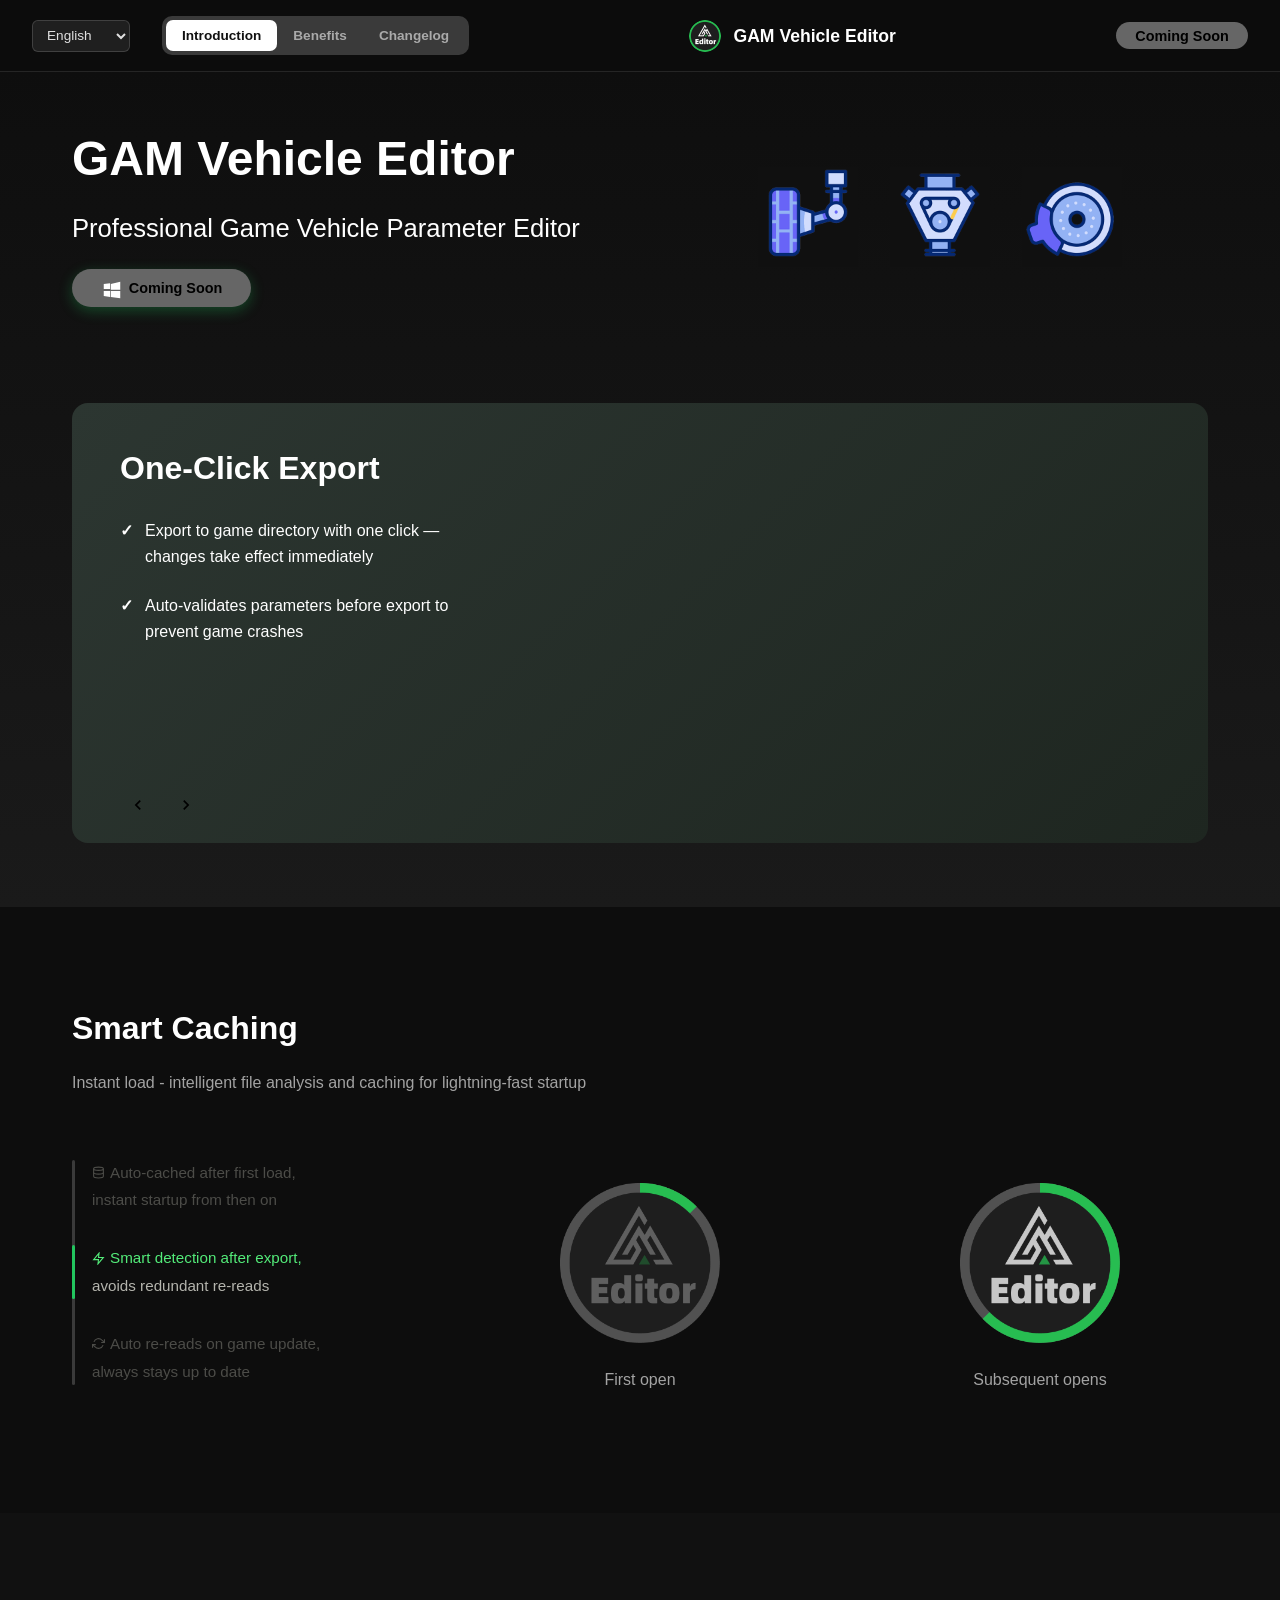
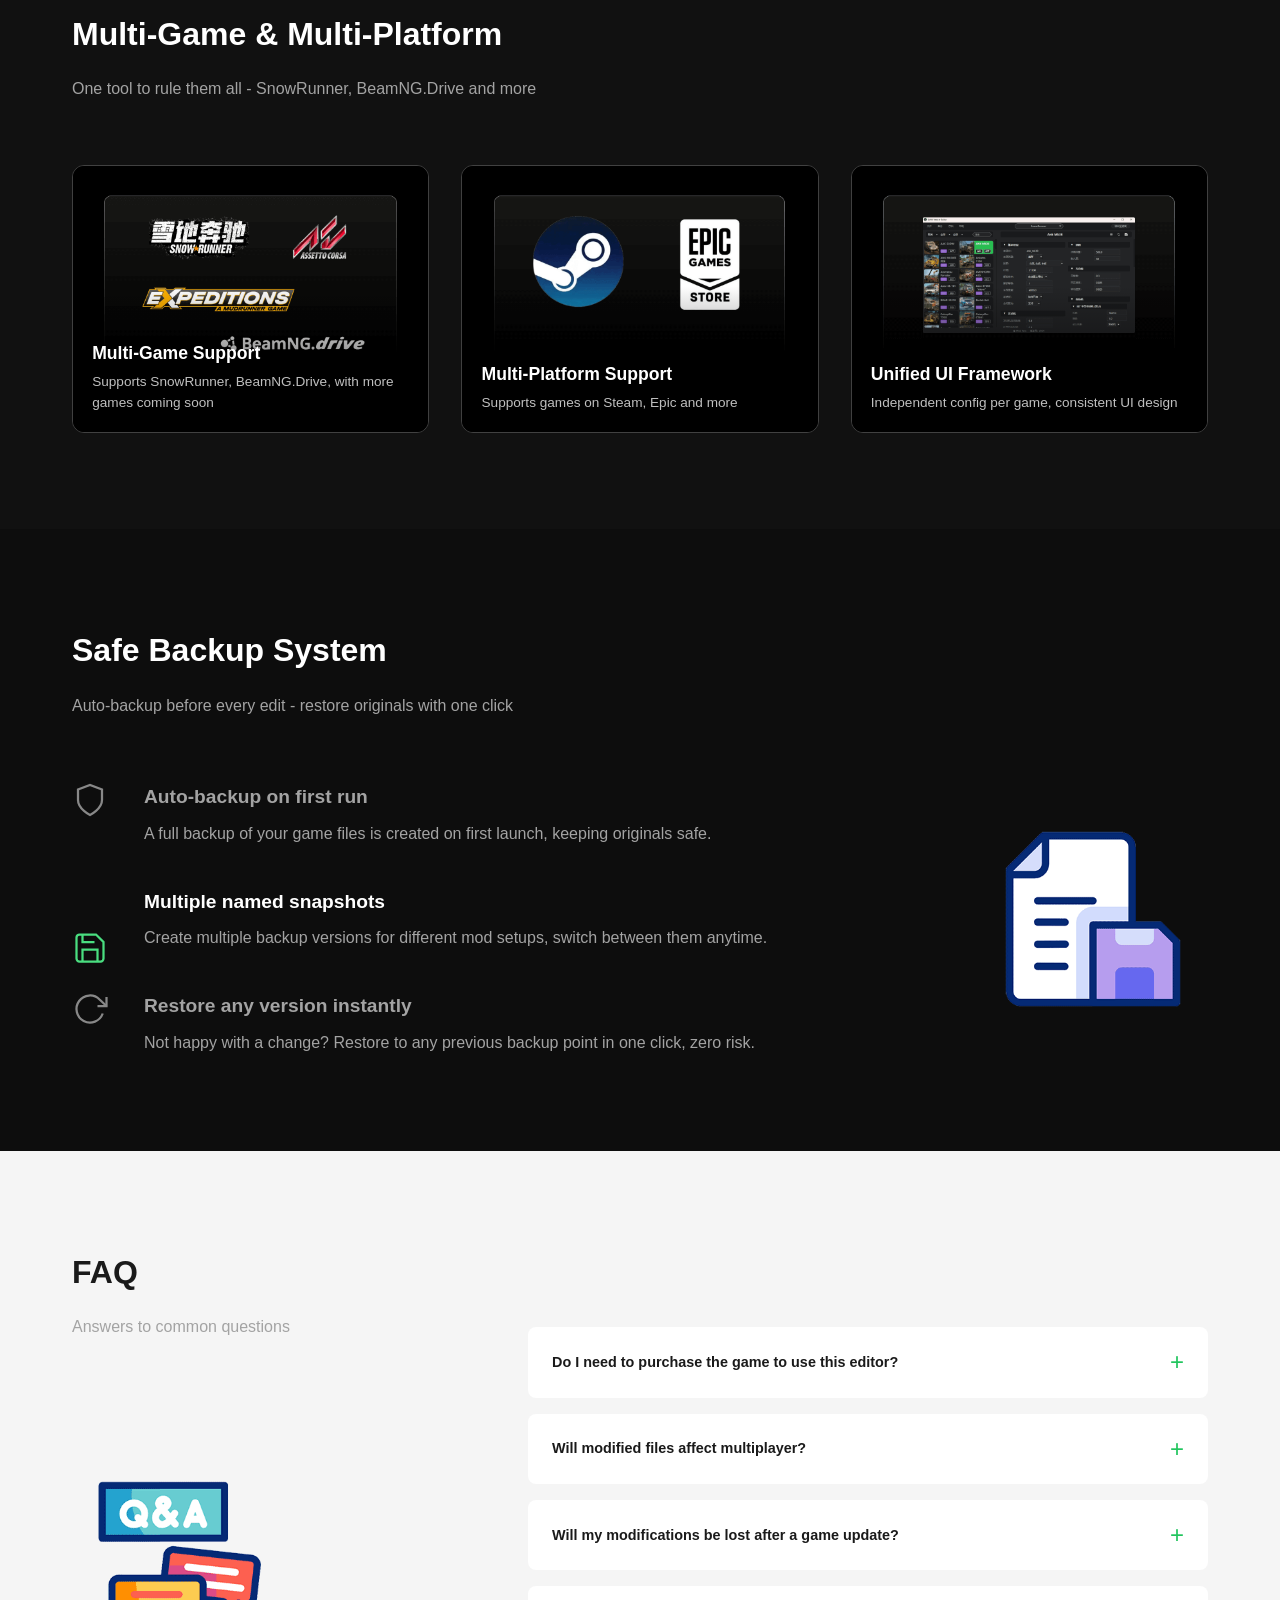
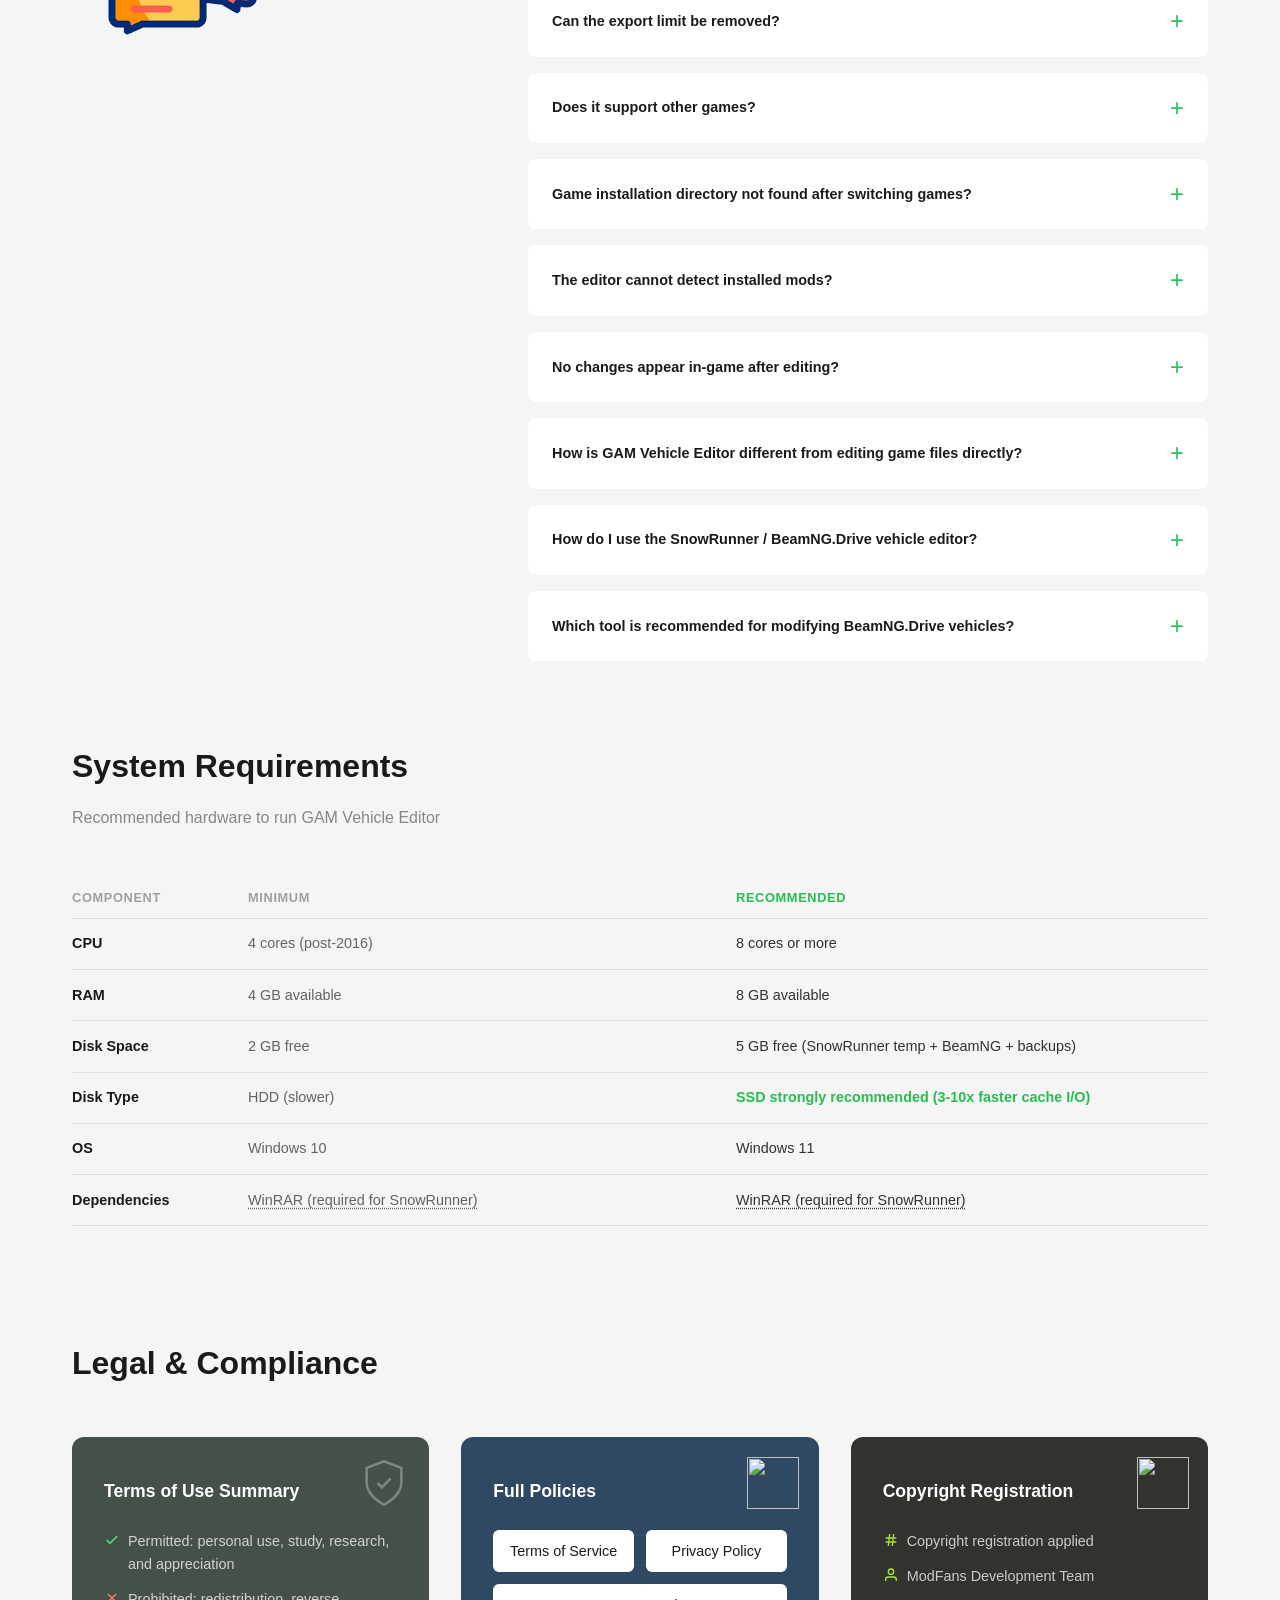
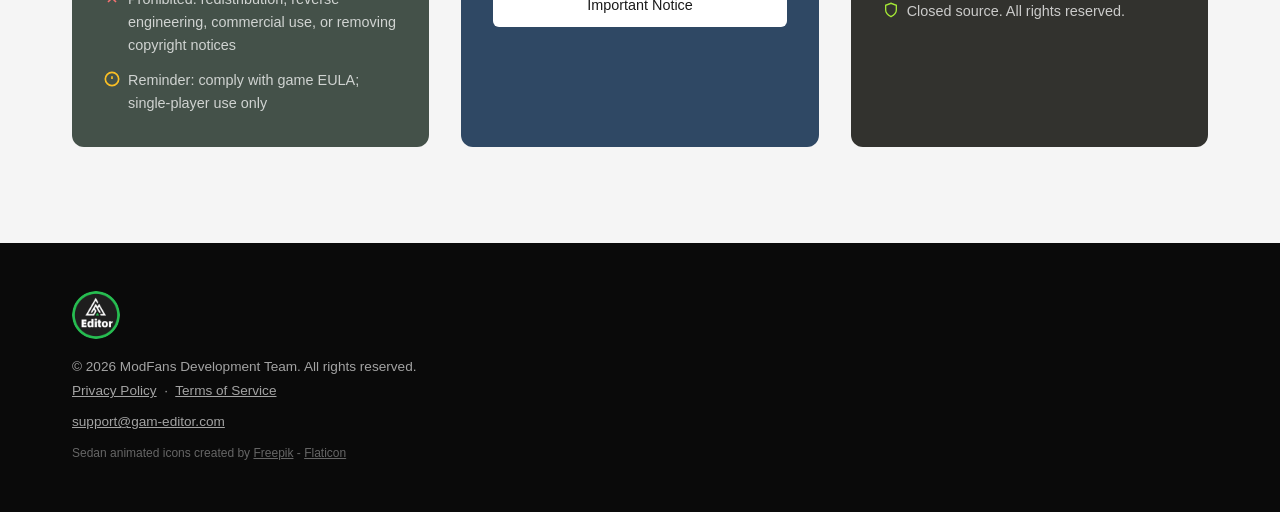
==== index.html @ 92e0c05a "fix: 迁移剩余图片至本地，小图标改用内联SVG" ====
﻿<!DOCTYPE html>
<html lang="en">
<head>
    <meta charset="UTF-8">
    <meta name="viewport" content="width=device-width, initial-scale=1.0">
    <title>GAM Vehicle Editor - Professional Game Vehicle Parameter Editor</title>
    <meta name="description" content="GAM Vehicle Editor is a visual vehicle parameter editor for gamers. Supports SnowRunner, BeamNG.Drive and more. Adjust suspensions, engines, gearboxes and dozens of parameters without editing code. Export to game with one click.">
    <style>
        * {
            margin: 0;
            padding: 0;
            box-sizing: border-box;
        }
        
        body {
            font-family: -apple-system, BlinkMacSystemFont, "Segoe UI", Roboto, "Helvetica Neue", Arial, sans-serif;
            background: #0d0d0d;
            color: #ffffff;
            line-height: 1.6;
            overflow-x: hidden;
        }
        
        .container {
            max-width: 1200px;  /* ★ 调整项：全局容器最大宽度 */
            margin: 0 auto;
            padding: 0 2rem;
        }
        
        /* 语言切换器 */
        .lang-switcher {
            display: flex;
            align-items: center;
        }
        .lang-switcher select {
            background: rgba(255,255,255,0.08);
            color: #e0e0e0;
            border: 1px solid rgba(255,255,255,0.15);
            border-radius: 6px;
            padding: 5px 10px;
            font-size: 0.85rem;
            cursor: pointer;
            outline: none;
            transition: border-color 0.2s;
            height: 32px;
        }
        .lang-switcher select:hover {
            border-color: rgba(255,255,255,0.35);
        }
        .lang-switcher select option {
            background: #1a1a1a;
            color: #e0e0e0;
        }

        /* 导航栏 */
        .navbar {
            position: fixed;
            top: 0;
            left: 0;
            right: 0;
            background: rgba(13, 13, 13, 0.95);
            backdrop-filter: blur(10px);
            border-bottom: 1px solid rgba(255, 255, 255, 0.1);
            z-index: 1000;
        }
        
        .navbar-content {
            display: flex;
            justify-content: space-between;
            align-items: center;
            padding: 1rem 2rem;
            max-width: 1400px;          /* ★ 调整项：导航栏内容最大宽度 */
            margin: 0 auto;
        }
        
        .nav-left {
            display: flex;
            align-items: center;
            gap: 2rem;
        }
        
        .back-home {
            color: #fff;
            text-decoration: none;
            display: flex;
            align-items: center;
            gap: 0.5rem;
            font-size: 0.95rem;
        }
        
        /* Pill 滑动 Tab 样式 */
        .nav-tabs {
            position: relative;
            display: flex;
            background: #3a3a3a;
            border-radius: 10px;
            padding: 4px;
            gap: 0;
        }
        
        /* 滑动白色背景块 — 位置/宽度由 JS 动态设置 */
        .nav-tabs-slider {
            position: absolute;
            top: 4px;
            bottom: 4px;
            left: 4px;
            width: 0;
            background: #ffffff;
            border-radius: 7px;
            transition: left 0.25s cubic-bezier(0.4, 0, 0.2, 1),
                        width 0.25s cubic-bezier(0.4, 0, 0.2, 1);
        }
        
        .nav-tab {
            position: relative;
            z-index: 1;
            padding: 0.3rem 1rem; /* ★ 调整项：Tab按钮大小，上下/左右内边距 */
            border-radius: 6px;
            font-size: 0.85rem; /* ★ 调整项：Tab按钮字号 */
            font-weight: 600;
            cursor: pointer;
            color: #aaaaaa;
            transition: color 0.25s ease;
            border: none;
            background: transparent;
            user-select: none;
            white-space: nowrap;
        }
        
        .nav-tab.active {
            color: #111111;
        }
        
        .nav-tab:not(.active) {
            color: #aaaaaa;
        }
        
        .nav-logo {
            display: flex;
            align-items: center;
            gap: 0.75rem;
        }
        
        .nav-logo img {
            width: 32px;
            height: 32px;
            border-radius: 50%;
        }
        
        .nav-logo span {
            font-weight: 600;
            font-size: 1.1rem;
        }
        
        .download-btn {
            background: #ffffff; /* ★ 调整项：右上角下载按钮背景色 */
            color: #000;
            border: none;
            padding: 0.35rem 1.2rem; /* ★ 调整项：上下 padding 控制按钮高度 */
            border-radius: 20px;
            font-weight: 700;
            cursor: pointer;
            font-size: 0.9rem;
        }
        
        /* 下载面板 */
        .download-panel {
            display: none;
            background: #0d0d0d;         /* ★ 调整项：下载面板底色 */
            position: fixed;
            top: 61px;                   /* ★ 调整项：导航栏高度补偿 */
            left: 0;
            right: 0;
            bottom: 0;
            overflow-y: auto;
            z-index: 999;
            padding: 2.5rem 0 3rem;
            animation: slideDownPanel 0.35s ease;
        }
        
        .download-panel.active {
            display: block;
        }
        
        @keyframes slideDownPanel {
            from { opacity: 0; transform: translateY(-10px); }
            to   { opacity: 1; transform: translateY(0); }
        }

        /* 弹窗滚动区域自定义滚动条 */
        #terms-modal ::-webkit-scrollbar,
        #privacy-modal ::-webkit-scrollbar {
            width: 6px;
        }
        #terms-modal ::-webkit-scrollbar-track,
        #privacy-modal ::-webkit-scrollbar-track {
            background: transparent;
        }
        #terms-modal ::-webkit-scrollbar-thumb,
        #privacy-modal ::-webkit-scrollbar-thumb {
            background: rgba(255,255,255,0.2);
            border-radius: 3px;
        }
        #terms-modal ::-webkit-scrollbar-thumb:hover,
        #privacy-modal ::-webkit-scrollbar-thumb:hover {
            background: rgba(255,255,255,0.4);
        }

        /* 面板顶部标题行（在卡片外部） */
        .download-panel-header {
            max-width: 1200px;
            margin: 0 auto 1.5rem;
            padding: 0 2rem;
            display: flex;
            align-items: center;
            justify-content: space-between;
        }

        .download-panel-title {
            font-size: 1.6rem;
            font-weight: 700;
            color: #fff;
            margin: 0;
        }
        
        .download-panel-close {
            background: none;
            border: none;
            color: #fff;
            font-size: 2rem;
            cursor: pointer;
            line-height: 1;
            opacity: 0.6;
            transition: opacity 0.2s;
            padding: 0;
        }
        
        .download-panel-close:hover { opacity: 1; }

        /* 内容卡片（深色底色） */
        .download-panel-card {
            max-width: 1200px;
            margin: 0 auto;
            padding: 2.5rem 3rem;
            background: #171716;         /* ★ 调整项：内容卡片底色 */
            border-radius: 12px;
        }
        
        .download-panel-inner {
            display: grid;
            grid-template-columns: 1fr 1.4fr;  /* ★ 调整项：右列截图列更宽 */
            gap: 3rem;
            align-items: center;              /* ★ 调整项：内容垂直居中 */
        }
        
        .download-panel h2 {
            font-size: 1.5rem;
            font-weight: 700;
            color: #fff;
            margin-bottom: 0.75rem;
        }
        
        .download-panel-subtitle {
            color: #a3a3a3;
            font-size: 0.95rem;
            margin-bottom: 1.5rem;
        }
        
        .download-panel-steps {
            list-style: none;
            padding: 0;
            margin: 0 0 2rem 0;
        }
        
        .download-panel-steps li {
            color: #c8c8c8;
            font-size: 0.9rem;
            padding: 0.3rem 0;
            display: flex;
            align-items: flex-start;
            gap: 0.5rem;
        }
        
        .download-panel-steps li::before {
            content: '•';
            color: #22c55e;
            flex-shrink: 0;
            margin-top: 1px;
        }
        
        .download-panel-cta-title {
            font-weight: 700;
            font-size: 1rem;
            color: #fff;
            margin-bottom: 0.4rem;
        }
        
        .download-panel-link {
            font-size: 0.85rem;
            color: #a3a3a3;
            margin-bottom: 1.2rem;
            display: block;              /* ★ 调整项：了解链接独占一行 */
        }

        .download-panel-link-icon {
            display: inline-flex;
            align-items: center;
            color: #a3a3a3;
            text-decoration: none;
            font-size: 0.85rem;
            gap: 4px;
            transition: color 0.2s;
        }

        .download-panel-link-icon:hover {
            color: #fff;
        }
        
        .download-panel-btn {
            display: inline-flex;
            align-items: center;
            gap: 0.6rem;
            background: #22c55e;
            color: #000;
            border: none;
            padding: 0.6rem 2rem;
            border-radius: 6px;         /* ★ 调整项：下载按钮圆角 */
            font-weight: 700;
            font-size: 1rem;
            cursor: pointer;
            text-decoration: none;
            transition: background 0.2s;
        }
        
        .download-panel-btn:hover { background: #16a34a; }
        
        .download-panel-unsupported {
            margin-top: 0.8rem;
            color: rgba(255,255,255,0.35);
            font-size: 0.85rem;
            display: flex;
            align-items: center;
            gap: 0.5rem;                 /* ★ 调整项：图标转文字间距更紧凑 */
        }

        .download-panel-unsupported svg {
            vertical-align: middle;
            opacity: 0.5;
        }

        .download-panel-unsupported span {
            display: inline-flex;
            align-items: center;
            gap: 4px;
        }
        
        .download-panel-screenshot {
            border-radius: 10px;
            overflow: hidden;
            border: 1px solid rgba(255,255,255,0.1);
        }
        
        .download-panel-screenshot img {
            width: 100%;
            height: auto;
            display: block;
        }
        
        section {
            padding: 6rem 2rem;
        }
        
        h2 {
            font-size: 2rem;
            font-weight: 700;
            text-align: left;
            margin-bottom: 1rem;
        }
        
        .section-subtitle {
            text-align: left;
            color: #a3a3a3;
            margin-bottom: 4rem;
        }
        
        /* Hero 区域 */
        .hero {
            padding: 8rem 2rem 4rem;
            background: linear-gradient(180deg, #0d0d0d 0%, #1a1a1a 100%);
        }
        
        .hero-content {
            display: grid;
            grid-template-columns: 1fr 1fr;
            gap: 4rem;
            align-items: center;
        }
        
        .hero-text h1 {
            font-size: 3rem;
            font-weight: 700;
            margin-bottom: 1rem;
            line-height: 1.3; /* ★ 调整项A：Hero标题两行间距 */
        }
        
        .hero-text h1 span {
            color: #22c55e;
        }
        
        .hero-text p {
            font-size: 1.1rem;
            color: #a3a3a3;
            margin: 1.5rem 0 2rem;
            line-height: 1.8;
        }
        
        .cta-button {
            background: #22c55e;         /* ★ 调整项①：按钮背景色 */
            color: #000;                 /* ★ 调整项②：按钮文字颜色 */
            border: none;
            padding: 0.5rem 1.8rem;      /* ★ 调整项③：上下 padding=按钮高度，左右 padding=按钮宽度 */
            border-radius: 24px;         /* ★ 调整项④：圆角大小，越大越圆 */
            font-weight: 600;
            cursor: pointer;
            font-size: 0.9rem;           /* ★ 调整项⑤：按钮文字大小 */
            transition: all 0.3s ease;
            box-shadow: 0 4px 14px rgba(34, 197, 94, 0.3);
            display: inline-flex;
            align-items: center;
            gap: 6px;                    /* ★ 调整项⑥：图标与文字之间的间距 */
        }
        
        .cta-button:hover {
            transform: translateY(-2px);
            box-shadow: 0 6px 20px rgba(34, 197, 94, 0.4);
        }
        
        .cta-button-outline {
            background: rgba(26, 26, 26, 0.4);   /* ★ 调整项：观看使用说明按钮底色（60% 透明度） */
            color: rgba(255, 255, 255, 0.4);     /* ★ 调整项：观看使用说明按钮文字（60% 透明度） */
            border: 1px solid rgba(255, 255, 255, 0.4);   /* ★ 调整项：白色边框（60% 透明度） */
            box-shadow: none;            /* ★ 调整项：无阴影 */
            padding: 0.4rem 1.2rem;      /* ★ 调整项：缩小高度和宽度 */
            font-size: 0.85rem;          /* ★ 调整项：缩小字号 */
            border-radius: 20px;         /* ★ 调整项：缩小圆角 */
        }
        
        .cta-button-outline:hover {
            background: #2a2a2a;         /* ★ 调整项：悬停时底色变亮 */
            transform: translateY(-2px);
            box-shadow: none;            /* ★ 调整项：悬停时无阴影 */
        }
        
        .hero-logo {
            text-align: right;
        }
        
        .logo-display {
            display: inline-block;
            text-align: center;
        }
        
        .logo-display img {
            width: 120px;
            height: 120px;
            border-radius: 50%;
            margin-bottom: 1rem;
        }
        
        /* 可视化编辑区域 */
        .visual-editing {
            margin-top: 6rem;
            background: linear-gradient(135deg, #22c55e 0%, #16a34a 100%);
            border-radius: 16px;
            padding: 2.5rem 3rem 60px;  /* 底部留出导航按钮空间 */
            transition: background 0.6s ease;  /* ★ 调整项：轮播切换背景过渡速度 */
            position: relative;
            height: 440px;              /* ★ 调整项C：可视化编辑区域高度 */
            overflow: hidden;
            box-sizing: border-box;
        }
        
        /* 轮播导航按钮区域（左下角）*/
        .visual-nav {
            display: flex;
            align-items: center;
            gap: 12px;
            position: absolute;      /* ★ 调整项：导航按钮绝对定位 */
            bottom: 20px;            /* ★ 调整项D：导航按钮距底边距离 */
            left: 3rem;
        }
        
        .visual-nav-btn {
            width: 36px;            /* ★ 调整项：左右箭头按钮大小 */
            height: 36px;
            border-radius: 50%;
            background: transparent;
            border: none;
            cursor: pointer;
            display: flex;
            align-items: center;
            justify-content: center;
            transition: background 0.2s;
        }
        
        .visual-nav-btn:hover {
            background: rgba(0,0,0,0.15);
        }
        
        .visual-nav-btn img {
            width: 20px;            /* ★ 调整项：箭头图标大小 */
            height: 20px;
        }
        
        /* 轮播指示点（已隐藏） */
        .visual-dots {
            display: none;
        }
        
        /* 轮播内容淡入淡出 */
        .visual-slide {
            display: none;
        }
        
        .visual-slide.active {
            display: grid;
            grid-template-columns: 1fr 2fr;
            gap: 3rem;
            align-items: stretch;   /* 两列撑满 grid 行高 */
            height: 100%;
        }

        /* 右侧图片列垂直居中 */
        .visual-slide.active > div:last-child {
            display: flex;
            align-items: center;    /* ★ 调整项：右侧图片垂直居中 */
        }
        
        .visual-features h2 {
            text-align: left;
            margin-bottom: 1.5rem;
            color: #000;
        }
        
        .visual-features ul {
            list-style: none;
        }
        
        .visual-features li {
            margin-bottom: 1.5rem;
            display: flex;
            gap: 0.75rem;
            color: #000;
        }
        
        .visual-features li:last-child {
            margin-bottom: 0;
        }
        
        .checkmark {
            color: #000;
            font-weight: 700;
        }
        
        .screenshot {
            width: 100%;
            border-radius: 8px;
        }
        
        /* 智能缓存 */
        .cache-section {
            background: #0d0d0d;
        }
        
        .cache-grid {
            display: grid;
            grid-template-columns: 1fr 1fr 1fr;
            gap: 4rem;
            align-items: center;
        }
        
        /* 左侧文字时间轴：整体相对定位，左侧一条连续竖线 */
        .cache-timeline {
            position: relative;
            padding-left: 20px;  /* ★ 调整项：竖线到文字的间距 */
        }

        /* 灰色背景长竖线（始终显示） */
        .cache-timeline::before {
            content: '';
            position: absolute;
            left: 0;
            top: 0;
            bottom: 2rem;        /* ★ 调整项：竖线底部裁切（与文字块margin-bottom一致） */
            width: 3px;          /* ★ 调整项：竖线宽度 */
            background: #3a3a3a;
            border-radius: 2px;
        }

        /* 绿色滑块（在灰线上滑动） */
        .cache-slider {
            position: absolute;
            left: 0;
            width: 3px;          /* 与竖线同宽 */
            border-radius: 2px;
            background: #22c55e;
            transition: top 0.5s cubic-bezier(0.4, 0, 0.2, 1),
                        height 0.5s cubic-bezier(0.4, 0, 0.2, 1);  /* ★ 调整项：滑动动画时长 */
        }

        .cache-timeline > div {
            margin-bottom: 2rem;
            display: flex;
            gap: 0;
            align-items: stretch;
        }

        /* 隐藏原来每行的单独竖线（由连续线替代） */
        .cache-vbar {
            display: none;
        }

        /* 文字块 */
        .cache-text-block {
            display: flex;
            flex-direction: column;
            justify-content: center;
        }
        
        .cache-timeline p {
            color: #4c4c48;      /* ★ 调整项：文字默认颜色 */
            font-size: 0.95rem;
            margin: 0;
            line-height: 1.7;
            transition: color 0.4s ease;
        }
        
        /* 激活状态：第一行绿色，第二行灰色 */
        .cache-timeline > div.active p .line1 {
            color: #53eb79;      /* ★ 调整项：激活时第一行颜色 */
        }

        /* 激活时第一行的图标wrapper和SVG跟随变绿 */
        .cache-timeline > div.active p > span:first-child {
            color: #53eb79;
        }
        .cache-timeline > div.active p > span:first-child svg {
            color: #53eb79;
        }
        
        .cache-timeline > div.active p .line2 {
            color: #b4b4ad;      /* ★ 调整项：激活时第二行颜色 */
        }
        
        /* 右侧 loading 动画区域 */
        .cache-icon-wrapper {
            text-align: center;
        }
        
        .cache-loading-anim {
            width: 160px;        /* ★ 调整项：loading动画尺寸 */
            height: 160px;
            margin: 0 auto;
            position: relative;
        }
        
        /* 所有图层绝对定位叠放 */
        .cache-loading-anim img {
            width: 100%;
            height: 100%;
            position: absolute;
            top: 0; left: 0;
        }
        
        /* Loading-3.png 扇形遮罩（进度层，初始0%） */
        .cache-loading-anim .layer-3 {
            clip-path: polygon(50% 50%, 50% 0%);  /* 初始：0度扇形（不可见）*/
        }
        
        /* Loading-1.png 白色Logo（顶层，透明度呼吸） */
        .cache-loading-anim .layer-1 {
            opacity: 0;
            transition: opacity 0.05s linear;
        }
        
        .cache-icon-wrapper p {
            margin-top: 1.5rem;
            font-size: 1rem;
            color: #a3a3a3;
        }
        
        /* 多游戏支持 */
        .games-section {
            background: #111111;
        }
        
        .games-grid {
            display: grid;
            grid-template-columns: repeat(3, 1fr);
            gap: 2rem;
        }
        
        .game-card {
            position: relative;
            border-radius: 12px;
            overflow: hidden;
            aspect-ratio: 4 / 3;  /* ★ 调整项：卡片宽高比 */
            cursor: default;
            border: 0.5px solid rgba(255,255,255,0.2);  /* ★ 调整项：图片边框 */
            transform: translateY(0);
            transition: transform 0.25s ease;  /* ★ 调整项：悬停上移动画时长 */
        }

        .game-card:hover {
            transform: translateY(-2px);  /* ★ 调整项：悬停上移距离 */
        }

        /* 背景图片铺满 */
        .game-card-bg {
            width: 100%;
            height: 100%;
            object-fit: cover;
            display: block;
            position: absolute;
            top: 0; left: 0;
        }

        /* 底部渐变遮罩，让文字可读 */
        .game-card::after {
            content: '';
            position: absolute;
            left: 0; right: 0; bottom: 0;
            height: 55%;  /* ★ 调整项：渐变遮罩高度 */
            background: linear-gradient(to top, rgba(0,0,0,0.85) 0%, transparent 100%);
            border-radius: 0 0 12px 12px;
        }

        /* 文字层浮于左下角 */
        .game-card-text {
            position: absolute;
            bottom: 1.2rem;   /* ★ 调整项：文字距底部距离 */
            left: 1.2rem;     /* ★ 调整项：文字距左边距离 */
            z-index: 2;
        }

        .game-card-text h3 {
            font-size: 1.1rem;
            font-weight: 600;
            color: #fff;
            margin: 0 0 0.3rem 0;
        }

        .game-card-text p {
            color: rgba(255,255,255,0.75);
            font-size: 0.85rem;
            margin: 0;
            line-height: 1.5;
        }
        
        .ui-preview {
            width: 100%;
            border-radius: 8px;
            margin-bottom: 1.5rem;
        }
        
        /* 备份系统 */
        .backup-section {
            background: #0d0d0d;
        }
        
        .backup-grid {
            display: grid;
            grid-template-columns: 1fr 1fr;
            gap: 4rem;
            align-items: center;
        }
        
        .backup-features {
            
        }
        
        .backup-item {
            display: flex;
            gap: 1.5rem;
            margin-bottom: 2.5rem;
            cursor: pointer;
            align-items: flex-start;
        }
        
        .backup-item:last-child {
            margin-bottom: 0;
        }
        
        /* 图标：deselected 状态默认显示 */
        .backup-icon {
            flex-shrink: 0;
            width: 48px;   /* ★ 调整项：图标尺寸 */
            height: 48px;
            position: relative;
        }

        .backup-icon img {
            width: 100%;
            height: 100%;
            position: absolute;
            top: 0; left: 0;
            transition: opacity 0.3s ease;
        }

        .backup-icon .icon-deselected { opacity: 1; }
        .backup-icon .icon-selected   { opacity: 0; }

        .backup-item.active .backup-icon .icon-deselected { opacity: 0; }
        .backup-item.active .backup-icon .icon-selected   { opacity: 1; }
        
        /* 文字：未激活时与小字相同颜色，激活时白色 */
        .backup-text h3 {
            font-size: 1.2rem;
            margin-bottom: 0.5rem;
            color: #a3a3a3;       /* ★ 调整项：未激活标题颜色 */
            transition: color 0.3s ease;
        }

        .backup-item.active .backup-text h3 {
            color: #ffffff;       /* ★ 调整项：激活标题颜色 */
        }
        
        /* 右侧图片区域 */
        .backup-right {
            position: relative;
            display: flex;
            justify-content: flex-end;  /* ★ 调整项：图片对齐方向（flex-end=右对齐，center=居中） */
            align-items: center;
        }

        /* 用第一张图撑开容器，其余绝对叠放 */
        .backup-right-img {
            width: auto;
            max-height: 230px;   /* ★ 调整项：右侧图片最大高度 */
            border-radius: 12px;
            display: block;
            opacity: 0;
            transition: opacity 0.4s ease;
            pointer-events: none;
        }

        /* 非第一张（index>0）绝对定位叠在第一张上，右对齐 */
        .backup-right-img:not(:first-child) {
            position: absolute;
            top: 0; right: 0;
        }

        .backup-right-img.active {
            opacity: 1;
        }

        /* 说明小字不换行 */
        .backup-text p {
            color: #a3a3a3;
            line-height: 1.6;
            white-space: nowrap;  /* ★ 调整项：小字不换行，如需换行改为 normal */
        }
        
        /* 功能对比表 */
        .comparison-section {
            background: #111111;
        }
        
        .comparison-table {
            width: 100%;
            border-collapse: collapse;
            margin-bottom: 3rem;
        }
        
        .comparison-table thead tr {
            border-bottom: 2px solid rgba(255, 255, 255, 0.1);
        }
        
        .comparison-table th {
            padding: 0.85rem 0;        /* ★ 调整项：表头行间距 */
            text-align: center;
            font-size: 1.1rem;
            font-weight: 600;
        }
        
        .comparison-table th:first-child {
            text-align: left;
            width: 40%;                /* ★ 调整项：功能列宽度 */
        }
        
        .comparison-table tbody tr {
            border-bottom: 1px solid rgba(255, 255, 255, 0.05);
        }
        
        .comparison-table td {
            padding: 0.7rem 0;         /* ★ 调整项：行间距（原1.25rem） */
            text-align: center;
        }
        
        .comparison-table td:first-child {
            text-align: left;
        }

        /* 免费版列宽度 */
        .comparison-table th:nth-child(2),
        .comparison-table td:nth-child(2) {
            width: 20%;
            padding-left: 0;
        }

        /* 订阅版/终身许可列宽度 */
        .comparison-table th:nth-child(3),
        .comparison-table td:nth-child(3),
        .comparison-table th:nth-child(4),
        .comparison-table td:nth-child(4) {
            width: 20%;
        }
        
        .check-green {
            color: #22c55e;
        }
        
        .cross-red {
            color: #ef4444;
        }
        
        .limit-badge {
            display: inline-block;
            padding: 0.25rem 0.75rem;
            background: linear-gradient(135deg, #ec4899, #8b5cf6);
            border-radius: 20px;
            font-size: 0.85rem;
            color: #fff;
        }
        
        .action-buttons {
            display: grid;
            grid-template-columns: 40% 20% 20% 20%;  /* ★ 调整项：与表格列宽严格对齐 */
            gap: 0;
            margin-top: 1.5rem;
        }
        
        .btn-outline {
            background: transparent;
            color: #fff;
            border: 1px solid rgba(255, 255, 255, 0.3);
            padding: 0.5rem 1.5rem;    /* ★ 调整项：开始使用按钮大小 */
            border-radius: 28px;
            font-weight: 600;
            cursor: pointer;
            font-size: 0.9rem;         /* ★ 调整项：开始使用字号 */
            transition: all 0.3s ease;
            justify-self: center;
        }
        
        .btn-primary {
            background: #22c55e;
            color: #000;
            border: none;
            padding: 0.5rem 1.5rem;    /* ★ 调整项：升级到会员按钮大小 */
            border-radius: 28px;
            font-weight: 600;
            cursor: pointer;
            font-size: 0.9rem;         /* ★ 调整项：升级到会员字号 */
            transition: all 0.3s ease;
            justify-self: center;
        }

        .btn-outline:hover {
            background: #22c55e;       /* ★ 调整项：开始使用悬停底色 */
            color: #000;               /* ★ 调整项：开始使用悬停文字色 */
            border-color: #22c55e;
        }

        .btn-primary:hover {
            background: #e62d7f;       /* ★ 调整项：升级到会员悬停底色 */
            color: #fff;               /* ★ 调整项：升级到会员悬停文字色 */
        }
        
        /* FAQ */
        .faq-section {
            background: #f5f5f5;
            color: #1a1a1a;
            padding-bottom: 1rem;  /* ★ 调整项：FAQ区域底部间距 */
        }

        /* 两列：左侧标题，右侧色块列表，顶部对齐 */
        .faq-inner {
            display: grid;
            grid-template-columns: 1fr 680px;  /* ★ 调整项：右列宽度与色块宽度一致 */
            gap: 2rem;
            align-items: start;
        }
        
        .faq-section h2 {
            text-align: left;
        }
        
        .faq-list {
            display: flex;
            flex-direction: column;
            gap: 1rem;
            padding-top: 80px;   /* ★ 调整项：右侧色块向下偏移距离 */
        }
        
        details {
            background: #fff;
            border-radius: 8px;
            padding: 0 1.5rem;   /* 上下 padding 由 summary 控制 */
            cursor: pointer;
            width: 100%;         /* ★ 调整项：色块宽度由右列 grid 宽度控制 */
        }
        
        summary {
            font-weight: 600;
            font-size: 0.9rem;   /* 与中文字号一致 */
            color: #1a1a1a;      /* 黑色文字 */
            list-style: none;
            display: flex;
            justify-content: space-between;
            align-items: center;
            min-height: 60px;    /* ★ 调整项：色块最小高度，文字过长时自动撑高 */
            padding: 1rem 0;     /* 上下内边距，替代固定高度 */
        }
        
        summary::-webkit-details-marker {
            display: none;
        }
        
        summary span[data-i18n] {
            color: inherit;      /* 继承 summary 的黑色 */
        }
        
        summary span:not([data-i18n]) {
            color: #22c55e;
            font-size: 1.5rem;
            font-weight: 300;
        }
        
        details p {
            margin-top: 0;
            padding: 0.75rem 0 1.25rem 0;  /* ★ 调整项：展开内容上下间距 */
            color: #666;
            line-height: 1.7;
        }
        
        /* Footer */
        footer {
            background: #0a0a0a;
            padding: 3rem 2rem;
        }
        
        .footer-content {
            display: grid;
            grid-template-columns: 1fr 1fr;
            gap: 3rem;
            align-items: start;
        }
        
        .footer-logos {
            display: flex;
            gap: 1rem;
            margin-bottom: 1rem;
        }
        
        .footer-logos img {
            width: 48px;
            height: 48px;
            border-radius: 50%;
        }
        
        .footer-text {
            font-size: 0.85rem;
            color: #a3a3a3;
            line-height: 1.8;
        }
        
        .footer-text a {
            color: #a3a3a3;
            text-decoration: underline;
        }
        
        .qr-codes {
            display: flex;
            gap: 1.5rem;
        }
        
        .qr-item {
            text-align: center;
        }
        
        .qr-item img {
            width: 100px;
            height: 100px;
            margin-bottom: 0.5rem;
            border-radius: 6px;  /* ★ 调整项：二维码图片圆角 */
        }
        
        .qr-item p {
            font-size: 0.8rem;
            color: #a3a3a3;
        }
        
        @media (max-width: 1024px) {
            .hero-content,
            .visual-grid,
            .cache-grid,
            .games-grid,
            .backup-grid {
                grid-template-columns: 1fr;
            }
            
            .comparison-table {
                font-size: 0.9rem;
            }
        }
    </style>
</head>
<body>
    <!-- 导航栏 -->
    <nav class="navbar">
        <div class="navbar-content">
            <div class="nav-left">
                <div class="lang-switcher">
                    <select id="lang-select" onchange="switchLang(this.value)">
                        <option value="en">English</option>
                        <option value="zh">简体中文</option>
                        <option value="de">Deutsch</option>
                        <option value="ru">Русский</option>
                        <option value="fr">Français</option>
                        <option value="es">Español</option>
                    </select>
                </div>
                <div class="nav-tabs" id="nav-tabs">
                    <div class="nav-tabs-slider"></div>
                    <span class="nav-tab active" id="tab-intro" onclick="switchTab('intro')" data-i18n="nav.tab.intro">Introduction</span>
                    <span class="nav-tab" id="tab-benefit" onclick="switchTab('benefit')" data-i18n="nav.tab.benefit">Benefits</span>
                    <span class="nav-tab" id="tab-changelog" onclick="switchTab('changelog')" data-i18n="nav.tab.changelog">Changelog</span>
                </div>
            </div>
            <div class="nav-logo">
                <img src="images/editor-logo.png" alt="GAM Editor">
                <span>GAM Vehicle Editor</span>
            </div>
            <button class="download-btn" disabled style="background:#666;cursor:not-allowed;" data-i18n="nav.download">Coming Soon</button>
        </div>
    </nav>

    <!-- 下载面板（导航栏正下方，hero 上方） -->
    <div id="download-panel" class="download-panel">
        <!-- 顶部标题行 -->
        <div class="download-panel-header">
            <h2 class="download-panel-title" data-i18n="download.title">Download</h2>
            <button class="download-panel-close" onclick="closeDownloadPanel()" title="Close">&times;</button>
        </div>
        <!-- 内容卡片 -->
        <div class="download-panel-card">
        <div class="download-panel-inner">
            <!-- 左列：文字说明 -->
            <div>
                <h2 data-i18n="download.headline">GAM Editor is integrated into <strong>GAM Mod Manager</strong></h2>
                <p class="download-panel-subtitle" data-i18n="download.sub">If you have already installed GAM Mod Manager, no need to download again.</p>
                <ul class="download-panel-steps">
                    <li data-i18n="download.step1">Open GAM Mod Manager</li>
                    <li data-i18n="download.step2">Update GAM Mod Manager when prompted</li>
                    <li data-i18n="download.step3">Add a supported game, e.g. SnowRunner</li>
                    <li data-i18n="download.step4">After adding, the Editor button will appear in the top menu bar</li>
                    <li data-i18n="download.step5">Click the Editor button — it will auto-download required config files</li>
                    <li data-i18n="download.step6">The editor will launch automatically after download</li>
                </ul>
                <p class="download-panel-cta-title" data-i18n="download.cta">If you haven't downloaded GAM Mod Manager yet, click the button below</p>
                <p class="download-panel-link">
                    <a href="https://www.modfans.cc/20301.html" target="_blank" class="download-panel-link-icon" data-i18n="download.learn">
                        Learn about GAM Mod Manager
                        <!-- 外链图标 -->
                        <svg width="12" height="12" viewBox="0 0 24 24" fill="none" stroke="currentColor" stroke-width="2" stroke-linecap="round" stroke-linejoin="round"><path d="M18 13v6a2 2 0 0 1-2 2H5a2 2 0 0 1-2-2V8a2 2 0 0 1 2-2h6"/><polyline points="15 3 21 3 21 9"/><line x1="10" y1="14" x2="21" y2="3"/></svg>
                    </a>
                </p>
                <button class="download-panel-btn" disabled style="background:#666;cursor:not-allowed;opacity:0.7;">
                    <svg xmlns="http://www.w3.org/2000/svg" width="20" height="20" viewBox="0 0 24 24" style="position:relative;top:1px;fill:#fff;"><path d="M3 5.557L9.927 4.5v6.473H3V5.557zm0 12.886L9.927 19.5v-6.418H3v4.961zm7.73 1.229L21 21v-7.913h-10.27v6.585zm0-14.344v6.528H21V3L10.73 5.328z"/></svg>
                    <span data-i18n="download.btn">Coming Soon</span>
                </button>
                <div class="download-panel-unsupported">
                    <span data-i18n="download.unsupported">Not supported:</span>
                    <span>
                        <!-- Apple/macOS 图标 -->
                        <svg width="14" height="14" viewBox="0 0 24 24" fill="currentColor"><path d="M18.71 19.5c-.83 1.24-1.71 2.45-3.05 2.47-1.34.03-1.77-.79-3.29-.79-1.53 0-2 .77-3.27.82-1.3.05-2.3-1.32-3.14-2.53C4.25 17 2.94 12.45 4.7 9.39c.87-1.52 2.43-2.48 4.12-2.51 1.28-.02 2.5.87 3.29.87.78 0 2.26-1.07 3.8-.91.65.03 2.47.26 3.64 1.98-.09.06-2.17 1.28-2.15 3.81.03 3.02 2.65 4.03 2.68 4.04-.03.07-.42 1.44-1.38 2.83M13 3.5c.73-.83 1.94-1.46 2.94-1.5.13 1.17-.34 2.35-1.04 3.19-.69.85-1.83 1.51-2.95 1.42-.15-1.15.41-2.35 1.05-3.11z"/></svg>
                        MacOS
                    </span>
                    <span>
                        <!-- Linux Tux 图标 -->
                        <svg width="14" height="14" viewBox="0 0 24 24" fill="currentColor"><path d="M12 2C9.79 2 8 3.79 8 6v4c0 1.1.45 2.1 1.17 2.83-.1.24-.17.5-.17.78 0 .55.22 1.05.59 1.41-.37.36-.59.86-.59 1.41 0 1.1.9 2 2 2h2c1.1 0 2-.9 2-2 0-.55-.22-1.05-.59-1.41.37-.36.59-.86.59-1.41 0-.28-.07-.54-.17-.78C15.55 12.1 16 11.1 16 10V6c0-2.21-1.79-4-4-4zm-1 14h2v1h-2v-1zm0-3h2v2h-2v-2zm1-9c1.1 0 2 .9 2 2v4c0 1.1-.9 2-2 2s-2-.9-2-2V6c0-1.1.9-2 2-2z"/><path d="M7 19c0 1.66 2.24 3 5 3s5-1.34 5-3c0-.88-.56-1.67-1.45-2.24C14.9 16.27 13.5 16 12 16s-2.9.27-3.55.76C7.56 17.33 7 18.12 7 19z"/></svg>
                        Linux
                    </span>
                </div>
            </div>
            <!-- 右列：截图 -->
            <div class="download-panel-screenshot">
                <img src="images/gam-screenshot.png" alt="GAM模组管理器" loading="lazy">
            </div>
        </div>
        </div>
    </div>
    
    <!-- 介绍内容区域 -->
    <div id="intro-content">
    
    <!-- Hero 区域 + 可视化编辑 -->
    <section class="hero">
        <div class="container">
            <div class="hero-content">
                <div class="hero-text">
                    <h1>GAM Vehicle Editor<br><span style="color: #ffffff; font-size: 1.6rem; font-weight: 400; white-space: nowrap;" data-i18n="hero.subtitle">Professional Game Vehicle Parameter Editor</span></h1>  <!-- ★ 调整项B：副标题字号/字重 -->
                    <p style="position:absolute;width:1px;height:1px;overflow:hidden;clip:rect(0,0,0,0);">GAM Vehicle Editor 是一款专为游戏玩家设计的车辆属性可视化编辑工具，支持雪地奔驰（SnowRunner）、BeamNG.Drive 等游戏，无需手动修改代码即可调整悬架、发动机、变速箱等数十种参数，修改完成后一键导出至游戏目录，内置自动备份保护原始文件。</p>
                    <!-- ★ 调整项⑦：图标大小改 width/height；上下位置改 top（正值下移，负值上移） -->
                    <button class="cta-button" disabled style="background:#666;cursor:not-allowed;"><svg xmlns="http://www.w3.org/2000/svg" width="22" height="22" viewBox="0 0 24 24" style="position:relative;top:2.2px;fill:#fff;"><path d="M3 5.557L9.927 4.5v6.473H3V5.557zm0 12.886L9.927 19.5v-6.418H3v4.961zm7.73 1.229L21 21v-7.913h-10.27v6.585zm0-14.344v6.528H21V3L10.73 5.328z"/></svg><span data-i18n="hero.cta">Coming Soon</span></button>
                    <button class="cta-button cta-button-outline" onclick="openVideoModal()" style="display:none;"><svg style="width:20px;height:20px;flex-shrink:0;margin-right:6px;vertical-align:middle;" viewBox="0 0 24 24" fill="none" stroke="currentColor" stroke-width="2"><polygon points="23 7 16 12 23 17 23 7"/><rect x="1" y="5" width="15" height="14" rx="2" ry="2"/></svg><span data-i18n="hero.video">Watch Demo</span></button>
                </div>
                <!-- Hero 右侧动图 -->
                <div style="display:flex; justify-content:center; align-items:center; gap:2rem;">
                    <img src="images/suspension.gif" alt="suspension"
                         style="width:100px; height:100px; object-fit:contain;"
                         loading="lazy">
                    <img src="images/motor.gif" alt="motor"
                         style="width:100px; height:100px; object-fit:contain;"
                         loading="lazy">
                    <img src="images/disc-brake.gif" alt="disc-brake"
                         style="width:100px; height:100px; object-fit:contain;"
                         loading="lazy">
                </div>
            </div>
            
            <div class="visual-editing" id="visual-editing-box">

                <!-- 轮播 Slide 1：可视化编辑（绿色） -->
                <div class="visual-slide active" id="visual-slide-0">
                    <div class="visual-features">
                        <h2 data-i18n="visual.slide1.title">Visual Editing</h2>
                        <ul>
                            <li>
                                <span class="checkmark">✓</span>
                                <span data-i18n="visual.slide1.feat1">All vehicle parameters displayed with labeled UI — no code editing required</span>
                            </li>
                            <li>
                                <span class="checkmark">✓</span>
                                <span data-i18n="visual.slide1.feat2">Supports engine, tires, suspension, gearbox and dozens of other parameters</span>
                            </li>
                        </ul>
                    </div>
                    <div>
                        <img src="images/editor-screenshot.png" alt="编辑器界面截图" class="screenshot" loading="lazy">
                    </div>
                </div>

                <!-- 轮播 Slide 2：一键导出（深色） -->
                <!-- ★ 调整项：第二页图片替换 slide2-screenshot.png；文字在下方修改 -->
                <div class="visual-slide" id="visual-slide-1">
                    <div class="visual-features">
                        <h2 data-i18n="visual.slide2.title">One-Click Export</h2>
                        <ul>
                            <li>
                                <span class="checkmark">✓</span>
                                <span data-i18n="visual.slide2.feat1">Export to game directory with one click — changes take effect immediately</span>
                            </li>
                            <li>
                                <span class="checkmark">✓</span>
                                <span data-i18n="visual.slide2.feat2">Auto-validates parameters before export to prevent game crashes</span>
                            </li>
                        </ul>
                    </div>
                    <div>
                        <!-- ★ 调整项：后续将 slide2-screenshot.png 替换为实际截图 -->
                        <img src="images/editor-screenshot-2.png" alt="一键导出" class="screenshot" loading="lazy">
                    </div>
                </div>

                <!-- 左下角导航按钮 -->
                <div class="visual-nav">
                    <button class="visual-nav-btn" onclick="visualPrev()">
                        <svg xmlns="http://www.w3.org/2000/svg" width="20" height="20" viewBox="0 0 24 24" fill="currentColor"><path d="M15.41 7.41L14 6l-6 6 6 6 1.41-1.41L10.83 12z"/></svg>
                    </button>
                    <div class="visual-dots">
                        <div class="visual-dot active" id="visual-dot-0" onclick="visualGoto(0)"></div>
                        <div class="visual-dot" id="visual-dot-1" onclick="visualGoto(1)"></div>
                    </div>
                    <button class="visual-nav-btn" onclick="visualNext()">
                        <svg xmlns="http://www.w3.org/2000/svg" width="20" height="20" viewBox="0 0 24 24" fill="currentColor"><path d="M10 6L8.59 7.41 13.17 12l-4.58 4.59L10 18l6-6z"/></svg>
                    </button>
                </div>

            </div>
        </div>
    </section>
    
    <!-- 智能缓存机制 -->
    <section class="cache-section">
        <div class="container">
            <h2 data-i18n="section.cache">Smart Caching</h2>
            <p class="section-subtitle" data-i18n="section.cache.sub">Fast reads, instant startup</p>
            <div class="cache-grid">
                <!-- 左侧：三段文字 + 竖线，自动轮播激活 -->
                <div class="cache-timeline" id="cache-timeline">
                    <!-- 绿色滑块，JS控制top/height -->
                    <div class="cache-slider" id="cache-slider"></div>
                    <div id="cache-item-0">
                        <div class="cache-vbar"></div>
                        <div class="cache-text-block">
                            <p>
                                <!-- 存储/缓存图标 -->
                                <span style="display:inline-flex;align-items:center;gap:5px;margin-bottom:2px;">
                                    <svg style="width:13px;height:13px;flex-shrink:0;vertical-align:middle;color:inherit;transition:color 0.4s ease;" viewBox="0 0 24 24" fill="none" stroke="currentColor" stroke-width="2"><ellipse cx="12" cy="5" rx="9" ry="3"/><path d="M21 12c0 1.66-4.03 3-9 3S3 13.66 3 12"/><path d="M3 5v14c0 1.66 4.03 3 9 3s9-1.34 9-3V5"/></svg>
                                    <span class="line1" data-i18n="cache.item0.l1">Auto-cached after first load,</span>
                                </span><br><span class="line2" data-i18n="cache.item0.l2">instant startup from then on</span>
                            </p>
                        </div>
                    </div>
                    <div id="cache-item-1">
                        <div class="cache-vbar"></div>
                        <div class="cache-text-block">
                            <p>
                                <!-- 闪电/智能识别图标 -->
                                <span style="display:inline-flex;align-items:center;gap:5px;margin-bottom:2px;">
                                    <svg style="width:13px;height:13px;flex-shrink:0;vertical-align:middle;color:inherit;transition:color 0.4s ease;" viewBox="0 0 24 24" fill="none" stroke="currentColor" stroke-width="2"><polygon points="13 2 3 14 12 14 11 22 21 10 12 10 13 2"/></svg>
                                    <span class="line1" data-i18n="cache.item1.l1">Smart detection after export,</span>
                                </span><br><span class="line2" data-i18n="cache.item1.l2">avoids redundant re-reads</span>
                            </p>
                        </div>
                    </div>
                    <div id="cache-item-2">
                        <div class="cache-vbar"></div>
                        <div class="cache-text-block">
                            <p>
                                <!-- 刷新/同步图标 -->
                                <span style="display:inline-flex;align-items:center;gap:5px;margin-bottom:2px;">
                                    <svg style="width:13px;height:13px;flex-shrink:0;vertical-align:middle;color:inherit;transition:color 0.4s ease;" viewBox="0 0 24 24" fill="none" stroke="currentColor" stroke-width="2"><polyline points="23 4 23 10 17 10"/><polyline points="1 20 1 14 7 14"/><path d="M3.51 9a9 9 0 0 1 14.85-3.36L23 10M1 14l4.64 4.36A9 9 0 0 0 20.49 15"/></svg>
                                    <span class="line1" data-i18n="cache.item2.l1">Auto re-reads on game update,</span>
                                </span><br><span class="line2" data-i18n="cache.item2.l2">always stays up to date</span>
                            </p>
                        </div>
                    </div>
                </div>

                <!-- 中间：第一次打开（慢速加载，10秒一轮）-->
                <div class="cache-icon-wrapper">
                    <div class="cache-loading-anim" id="loading-slow">
                        <!-- 图层由上到下：1最顶，4最底 -->
                        <img src="images/Loading-4.png" alt="" style="z-index:1;" loading="lazy">
                        <img src="images/Loading-3.png" alt="" class="layer-3" style="z-index:2;" loading="lazy">
                        <img src="images/Loading-2.png" alt="" style="z-index:3;" loading="lazy">
                        <img src="images/Loading-1.png" alt="" class="layer-1" style="z-index:4;" loading="lazy">
                    </div>
                    <p data-i18n="cache.slow">First open</p>
                </div>

                <!-- 右侧：后续打开（快速加载，2秒一轮）-->
                <div class="cache-icon-wrapper">
                    <div class="cache-loading-anim" id="loading-fast">
                        <img src="images/Loading-4.png" alt="" style="z-index:1;" loading="lazy">
                        <img src="images/Loading-3.png" alt="" class="layer-3" style="z-index:2;" loading="lazy">
                        <img src="images/Loading-2.png" alt="" style="z-index:3;" loading="lazy">
                        <img src="images/Loading-1.png" alt="" class="layer-1" style="z-index:4;" loading="lazy">
                    </div>
                    <p data-i18n="cache.fast">Subsequent opens</p>
                </div>
            </div>
        </div>
    </section>
    
    <!-- 多游戏多平台支持 -->
    <section class="games-section">
        <div class="container">
            <h2 data-i18n="section.games">Multi-Game &amp; Multi-Platform</h2>
            <p class="section-subtitle" data-i18n="section.games.sub">Broad compatibility with major platforms and games</p>
            <div class="games-grid">
                <div class="game-card">
                    <img src="images/game-1.png" alt="多游戏支持" class="game-card-bg" loading="lazy">
                    <div class="game-card-text">
                        <h3 data-i18n="games.card1.title">Multi-Game Support</h3>
                        <p data-i18n="games.card1.desc">Supports SnowRunner, BeamNG.Drive, with more games coming soon</p>
                    </div>
                </div>
                <div class="game-card">
                    <img src="images/game-2.png" alt="多平台支持" class="game-card-bg" loading="lazy">
                    <div class="game-card-text">
                        <h3 data-i18n="games.card2.title">Multi-Platform Support</h3>
                        <p data-i18n="games.card2.desc">Supports games on Steam, Epic and more</p>
                    </div>
                </div>
                <div class="game-card">
                    <img src="images/game-3.png" alt="统一 UI 框架" class="game-card-bg" loading="lazy">
                    <div class="game-card-text">
                        <h3 data-i18n="games.card3.title">Unified UI Framework</h3>
                        <p data-i18n="games.card3.desc">Independent config per game, consistent UI design</p>
                    </div>
                </div>
            </div>
        </div>
    </section>
    
    <!-- 安全备份系统 -->
    <section class="backup-section">
        <div class="container">
            <h2 data-i18n="section.backup">Safe Backup System</h2>
            <p class="section-subtitle" data-i18n="section.backup.sub">Multiple protections, mod with confidence</p>
            <div class="backup-grid">
                <div class="backup-features">
                    <div class="backup-item" id="backup-item-0">
                        <div class="backup-icon">
                            <svg class="icon-deselected" xmlns="http://www.w3.org/2000/svg" width="36" height="36" viewBox="0 0 24 24" fill="none" stroke="#888" stroke-width="1.5"><path d="M12 22s8-4 8-10V5l-8-3-8 3v7c0 6 8 10 8 10z"/></svg>
                            <svg class="icon-selected" xmlns="http://www.w3.org/2000/svg" width="36" height="36" viewBox="0 0 24 24" fill="none" stroke="#4ade80" stroke-width="1.5"><path d="M12 22s8-4 8-10V5l-8-3-8 3v7c0 6 8 10 8 10z"/></svg>
                        </div>
                        <div class="backup-text">
                            <h3 data-i18n="backup.item0.title">Auto-backup on first run</h3>
                            <p data-i18n="backup.item0.desc">A full backup of your game files is created on first launch, keeping originals safe.</p>
                        </div>
                    </div>
                    <div class="backup-item" id="backup-item-1">
                        <div class="backup-icon">
                            <svg class="icon-deselected" xmlns="http://www.w3.org/2000/svg" width="36" height="36" viewBox="0 0 24 24" fill="none" stroke="#888" stroke-width="1.5"><path d="M19 21H5a2 2 0 0 1-2-2V5a2 2 0 0 1 2-2h11l5 5v11a2 2 0 0 1-2 2z"/><polyline points="17 21 17 13 7 13 7 21"/><polyline points="7 3 7 8 15 8"/></svg>
                            <svg class="icon-selected" xmlns="http://www.w3.org/2000/svg" width="36" height="36" viewBox="0 0 24 24" fill="none" stroke="#4ade80" stroke-width="1.5"><path d="M19 21H5a2 2 0 0 1-2-2V5a2 2 0 0 1 2-2h11l5 5v11a2 2 0 0 1-2 2z"/><polyline points="17 21 17 13 7 13 7 21"/><polyline points="7 3 7 8 15 8"/></svg>
                        </div>
                        <div class="backup-text">
                            <h3 data-i18n="backup.item1.title">Multiple named snapshots</h3>
                            <p data-i18n="backup.item1.desc">Create multiple backup versions for different mod setups, switch between them anytime.</p>
                        </div>
                    </div>
                    <div class="backup-item" id="backup-item-2">
                        <div class="backup-icon">
                            <svg class="icon-deselected" xmlns="http://www.w3.org/2000/svg" width="36" height="36" viewBox="0 0 24 24" fill="none" stroke="#888" stroke-width="1.5"><polyline points="23 4 23 10 17 10"/><path d="M20.49 15a9 9 0 1 1-2.12-9.36L23 10"/></svg>
                            <svg class="icon-selected" xmlns="http://www.w3.org/2000/svg" width="36" height="36" viewBox="0 0 24 24" fill="none" stroke="#4ade80" stroke-width="1.5"><polyline points="23 4 23 10 17 10"/><path d="M20.49 15a9 9 0 1 1-2.12-9.36L23 10"/></svg>
                        </div>
                        <div class="backup-text">
                            <h3 data-i18n="backup.item2.title">Restore any version instantly</h3>
                            <p data-i18n="backup.item2.desc">Not happy with a change? Restore to any previous backup point in one click, zero risk.</p>
                        </div>
                    </div>
                </div>
                <!-- 右侧：三张图片叠放，对应激活项 -->
                <div class="backup-right">
                    <img src="images/safety-1-right.gif" alt="" class="backup-right-img active" id="backup-right-0" loading="lazy">
                    <img src="images/safety-2-right.gif" alt="" class="backup-right-img" id="backup-right-1" loading="lazy">
                    <img src="images/safety-3-right.gif" alt="" class="backup-right-img" id="backup-right-2" loading="lazy">
                </div>
            </div>
        </div>
    </section>
    
    </div><!-- end intro-content -->
    
    <!-- 权益对比内容区域（默认隐藏） -->
    <div id="benefit-content" style="display:none;">
    
    <!-- 功能对比表 -->
    <section class="comparison-section">
        <div class="container" style="max-width: 1000px;">
            <table class="comparison-table">
                <thead>
                    <tr>
                        <th style="text-align: left;" data-i18n="benefit.col.feature">Feature</th>
                        <th data-i18n="benefit.col.free">Free</th>
                        <th data-i18n="benefit.col.sub">Subscription</th>
                        <th data-i18n="benefit.col.perm">Lifetime</th>
                    </tr>
                </thead>
                <tbody>
                    <tr><td data-i18n="benefit.local_cache">Local Cache</td><td><span class="check-green">✓</span></td><td><span class="check-green">✓</span></td><td><span class="check-green">✓</span></td></tr>
                    <tr><td data-i18n="benefit.reset">Restore Original</td><td><span class="check-green">✓</span></td><td><span class="check-green">✓</span></td><td><span class="check-green">✓</span></td></tr>
                    <tr><td data-i18n="benefit.auto_backup">Auto Backup</td><td><span class="check-green">✓</span></td><td><span class="check-green">✓</span></td><td><span class="check-green">✓</span></td></tr>
                    <tr><td data-i18n="benefit.visual_edit">Visual UI Editor</td><td><span class="check-green">✓</span></td><td><span class="check-green">✓</span></td><td><span class="check-green">✓</span></td></tr>
                    <tr><td data-i18n="benefit.basic_params">Basic Parameter Edit</td><td><span class="check-green">✓</span></td><td><span class="check-green">✓</span></td><td><span class="check-green">✓</span></td></tr>
                    <tr><td data-i18n="benefit.dlc">DLC Vehicle Edit</td><td><span class="check-green">✓</span></td><td><span class="check-green">✓</span></td><td><span class="check-green">✓</span></td></tr>
                    <tr><td data-i18n="benefit.mod">MOD Vehicle Edit</td><td><span class="check-green">✓</span></td><td><span class="check-green">✓</span></td><td><span class="check-green">✓</span></td></tr>
                    <tr><td data-i18n="benefit.reset_btn">Reset Function</td><td><span class="cross-red">✗</span></td><td><span class="check-green">✓</span></td><td><span class="check-green">✓</span></td></tr>
                    <tr><td data-i18n="benefit.save">Save Function</td><td><span class="cross-red">✗</span></td><td><span class="check-green">✓</span></td><td><span class="check-green">✓</span></td></tr>
                    <tr><td data-i18n="benefit.snapshot">Snapshot Function</td><td><span class="cross-red">✗</span></td><td><span class="check-green">✓</span></td><td><span class="check-green">✓</span></td></tr>
                    <tr><td data-i18n="benefit.export">Export to Game</td><td data-i18n="benefit.export.free">5 times/day</td><td data-i18n="benefit.export.pro">Unlimited</td><td data-i18n="benefit.export.pro">Unlimited</td></tr>
                    <tr><td data-i18n="benefit.batch">Batch Export</td><td><span class="limit-badge" data-i18n="benefit.batch.free">Limited Free</span></td><td><span class="check-green">✓</span></td><td><span class="check-green">✓</span></td></tr>
                </tbody>
            </table>
            <div class="action-buttons">
                <div></div>
                <button class="btn-outline" disabled style="background:#444;color:#888;border-color:#555;cursor:not-allowed;" data-i18n="benefit.start">Get Started</button>
                <button class="btn-primary" disabled style="background:#555;color:#888;cursor:not-allowed;" data-i18n="benefit.upgrade.sub">Subscribe</button>
                <button class="btn-primary" disabled style="background:#555;color:#888;cursor:not-allowed;" data-i18n="benefit.upgrade.perm">Buy Lifetime</button>
            </div>
        </div>
    </section>
    
    </div><!-- end benefit-content -->

    <!-- 更新日志内容区域（默认隐藏） -->
    <div id="changelog-content" style="display:none;">
    <section style="padding: 6rem 0 5rem; background: #0d0d0d;">
        <div class="container">
        <div style="max-width: 760px;">

            <!-- 标题 -->
            <div style="margin-bottom: 3rem;">
                <h2 data-i18n="changelog.title">Changelog</h2>
                <p style="color:rgba(255,255,255,0.45); font-size:0.9rem; margin:0;" data-i18n="changelog.sub">GAM Vehicle Editor Version History</p>
            </div>

            <!-- 最新版本：动态渲染占位块 -->
            <div id="changelog-latest" style="margin-bottom: 2.5rem;">
                <!-- 加载中状态 -->
                <div id="changelog-loading" style="color:rgba(255,255,255,0.35); font-size:0.85rem; padding-left:1.5rem;" data-i18n="changelog.loading">Loading latest version info…</div>
            </div>

            <!-- 历史版本：动态渲染占位块 -->
            <div id="changelog-history"></div>

            <!-- v0.1.x -->
            <div style="margin-bottom: 2.5rem; border-left: 3px solid rgba(255,255,255,0.12); padding-left: 1.5rem;">
                <div style="display:flex; align-items:center; gap:0.75rem; margin-bottom: 1rem;">
                    <span style="background:rgba(255,255,255,0.1); color:rgba(255,255,255,0.6); font-size:0.8rem; font-weight:700; padding:0.2rem 0.7rem; border-radius:20px;">v0.1.x</span>
                    <span style="color:rgba(255,255,255,0.35); font-size:0.82rem;">2026 早期版本</span>
                </div>
                <div style="color:rgba(255,255,255,0.65); font-size:0.875rem; line-height:1.7; padding-left:0.5rem;">
                    · SnowRunner 载具编辑器核心功能<br>
                    · 参数面板：悬架、发动机、变速箱等<br>
                    · DLC / MOD 双路径扫描与缓存机制<br>
                    · 双阶段保存（本地缓存 + 导出至游戏）<br>
                    · 备份与还原支持<br>
                    · 登录系统与会员权限控制
                </div>
            </div>

        </div>

        </div><!-- end container -->
    </section>
    </div><!-- end changelog-content -->

        <section class="faq-section">
        <div class="container">
            <div class="faq-inner">
                <!-- Left column -->
                <div style="display:flex; flex-direction:column; justify-content:space-between; min-height:200px;">
                    <div>
                        <h2 data-i18n="faq.title">FAQ</h2>
                        <p class="section-subtitle" style="text-align: left;" data-i18n="faq.sub">Answers to common questions</p>
                    </div>
                    <img src="images/question.gif"
                         alt="FAQ"
                         style="width:220px; height:220px; display:block; margin-top:3rem;">
                </div>
                <!-- 右列：色块列表，与标题顶部对齐 -->
                <div class="faq-list">
                    <details>
                        <summary>
                            <span data-i18n="faq.q1">Do I need to purchase the game to use this editor?</span>
                            <span>+</span>
                        </summary>
                        <p data-i18n="faq.a1">Yes. This editor is only for modifying game assets you have legally obtained. Please ensure you own a valid license for the game.</p>
                    </details>
                    <details>
                        <summary>
                            <span data-i18n="faq.q2">Will modified files affect multiplayer?</span>
                            <span>+</span>
                        </summary>
                        <p data-i18n="faq.a2">No impact in single-player mode. In multiplayer, some servers may detect and restrict modified vehicles. We recommend using it in single-player only.</p>
                    </details>
                    <details>
                        <summary>
                            <span data-i18n="faq.q3">Will my modifications be lost after a game update?</span>
                            <span>+</span>
                        </summary>
                        <p data-i18n="faq.a3">Major game updates may overwrite modified files. We recommend re-exporting your save after each game update, then using the Load Save feature to restore previous modifications.</p>
                    </details>
                    <details>
                        <summary>
                            <span data-i18n="faq.q4">Can the export limit be removed?</span>
                            <span>+</span>
                        </summary>
                        <p data-i18n="faq.a4">Upgrading to a membership unlocks unlimited exports, along with advanced features like saves and snapshots.</p>
                    </details>
                    <details>
                        <summary>
                            <span data-i18n="faq.q5">Does it support other games?</span>
                            <span>+</span>
                        </summary>
                        <p data-i18n="faq.a5">Currently supports SnowRunner and BeamNG.Drive at launch. Support for more games will be added gradually.</p>
                    </details>
                    <details>
                        <summary>
                            <span data-i18n="faq.q6">&quot;Game installation directory not found&quot; after switching games?</span>
                            <span>+</span>
                        </summary>
                        <p data-i18n="faq.a6">Please add the game in the GAM main application first. The editor reads game paths from GAM configuration. For BeamNG.Drive, make sure the mod deployment path is configured correctly.</p>
                    </details>
                    <details>
                        <summary>
                            <span data-i18n="faq.q7">The editor cannot detect installed mods?</span>
                            <span>+</span>
                        </summary>
                        <p data-i18n="faq.a7">For BeamNG.Drive, make sure the mod deployment path is set. Other games set it automatically after being added, so no manual configuration is needed.</p>
                    </details>
                    <details>
                        <summary>
                            <span data-i18n="faq.q8">No changes appear in-game after editing?</span>
                            <span>+</span>
                        </summary>
                        <p data-i18n="faq.a8">After editing, save the parameters first, then click "Export to Game". Make sure the game is closed before exporting, otherwise the export will have no effect.</p>
                    </details>
                    <details>
                        <summary>
                            <span data-i18n="faq.q9">How is GAM Vehicle Editor different from editing game files directly?</span>
                            <span>+</span>
                        </summary>
                        <p data-i18n="faq.a9">Directly editing game files requires locating config files and writing code - error-prone and hard to undo. GAM Vehicle Editor provides a visual interface, auto-backup before editing, and one-click restore, greatly reducing the risk of mistakes.</p>
                    </details>
                    <details>
                        <summary>
                            <span data-i18n="faq.q10">How do I use the SnowRunner / BeamNG.Drive vehicle editor?</span>
                            <span>+</span>
                        </summary>
                        <p data-i18n="faq.a10">After adding the game in GAM mod manager, click the "Editor" button in the top menu to launch it. The editor scans all vehicles automatically. Select a vehicle to adjust parameters, then click "Export to Game" to apply changes instantly.</p>
                    </details>
                    <details>
                        <summary>
                            <span data-i18n="faq.q11">Which tool is recommended for modifying BeamNG.Drive vehicles?</span>
                            <span>+</span>
                        </summary>
                        <p data-i18n="faq.a11">GAM Vehicle Editor supports visual editing of BeamNG.Drive vehicle parameters - suspension, engine, tires - with auto-backup before changes, never corrupting original game data, and supporting reset to defaults at any time.</p>
                    </details>
                </div>
            </div>
        </div>
    </section>

    <!-- 系统配置要求 -->
    <section style="padding: 4rem 2rem; background: #f5f5f5;">
        <div class="container">
            <h2 style="color: #1a1a1a; margin-bottom: 0.75rem;" data-i18n="sysreq.title">System Requirements</h2>
            <p class="section-subtitle" style="text-align: left; color: rgba(0,0,0,0.45); margin-bottom: 3rem;" data-i18n="sysreq.sub">Recommended hardware to run GAM Vehicle Editor</p>

            <!-- 表头 -->
            <div style="display: grid; grid-template-columns: 160px 1fr 1fr; gap: 0; margin-bottom: 0;">
                <div style="padding: 0.6rem 1rem 0.6rem 0; font-size: 0.8rem; font-weight: 600; color: rgba(0,0,0,0.35); text-transform: uppercase; letter-spacing: 0.05em;" data-i18n="sysreq.col.item">Component</div>
                <div style="padding: 0.6rem 1rem; font-size: 0.8rem; font-weight: 600; color: rgba(0,0,0,0.35); text-transform: uppercase; letter-spacing: 0.05em;" data-i18n="sysreq.col.min">Minimum</div>
                <div style="padding: 0.6rem 1rem; font-size: 0.8rem; font-weight: 600; color: #27bd51; text-transform: uppercase; letter-spacing: 0.05em;" data-i18n="sysreq.col.rec">Recommended</div>
            </div>
            <!-- 表体 -->
            <div style="display: flex; flex-direction: column;">
                <!-- CPU -->
                <div style="display: grid; grid-template-columns: 160px 1fr 1fr; gap: 0; border-top: 1px solid #e0e0e0; padding: 0.85rem 0;">
                    <div style="padding: 0 1rem 0 0; font-size: 0.9rem; font-weight: 600; color: #1a1a1a; display: flex; align-items: center;">CPU</div>
                    <div style="padding: 0 1rem; font-size: 0.9rem; color: rgba(0,0,0,0.6); display: flex; align-items: center;" data-i18n="sysreq.cpu.min">4 cores (post-2016)</div>
                    <div style="padding: 0 1rem; font-size: 0.9rem; color: rgba(0,0,0,0.8); display: flex; align-items: center;" data-i18n="sysreq.cpu.rec">8 cores or more</div>
                </div>
                <!-- 内存 -->
                <div style="display: grid; grid-template-columns: 160px 1fr 1fr; gap: 0; border-top: 1px solid #e0e0e0; padding: 0.85rem 0;">
                    <div style="padding: 0 1rem 0 0; font-size: 0.9rem; font-weight: 600; color: #1a1a1a; display: flex; align-items: center;" data-i18n="sysreq.ram.label">RAM</div>
                    <div style="padding: 0 1rem; font-size: 0.9rem; color: rgba(0,0,0,0.6); display: flex; align-items: center;" data-i18n="sysreq.ram.min">4 GB available</div>
                    <div style="padding: 0 1rem; font-size: 0.9rem; color: rgba(0,0,0,0.8); display: flex; align-items: center;" data-i18n="sysreq.ram.rec">8 GB available</div>
                </div>
                <!-- 磁盘空间 -->
                <div style="display: grid; grid-template-columns: 160px 1fr 1fr; gap: 0; border-top: 1px solid #e0e0e0; padding: 0.85rem 0;">
                    <div style="padding: 0 1rem 0 0; font-size: 0.9rem; font-weight: 600; color: #1a1a1a; display: flex; align-items: center;" data-i18n="sysreq.disk.label">Disk Space</div>
                    <div style="padding: 0 1rem; font-size: 0.9rem; color: rgba(0,0,0,0.6); display: flex; align-items: center;" data-i18n="sysreq.disk.min">2 GB free</div>
                    <div style="padding: 0 1rem; font-size: 0.9rem; color: rgba(0,0,0,0.8); display: flex; align-items: center;" data-i18n="sysreq.disk.rec">5 GB free (SnowRunner temp + BeamNG + backups)</div>
                </div>
                <!-- 磁盘类型 -->
                <div style="display: grid; grid-template-columns: 160px 1fr 1fr; gap: 0; border-top: 1px solid #e0e0e0; padding: 0.85rem 0;">
                    <div style="padding: 0 1rem 0 0; font-size: 0.9rem; font-weight: 600; color: #1a1a1a; display: flex; align-items: center;" data-i18n="sysreq.disktype.label">Disk Type</div>
                    <div style="padding: 0 1rem; font-size: 0.9rem; color: rgba(0,0,0,0.6); display: flex; align-items: center;" data-i18n="sysreq.disktype.min">HDD (slower)</div>
                    <div style="padding: 0 1rem; font-size: 0.9rem; color: #27bd51; font-weight: 600; display: flex; align-items: center;" data-i18n="sysreq.disktype.rec">SSD strongly recommended (3–10x faster cache I/O)</div>
                </div>
                <!-- 操作系统 -->
                <div style="display: grid; grid-template-columns: 160px 1fr 1fr; gap: 0; border-top: 1px solid #e0e0e0; padding: 0.85rem 0;">
                    <div style="padding: 0 1rem 0 0; font-size: 0.9rem; font-weight: 600; color: #1a1a1a; display: flex; align-items: center;" data-i18n="sysreq.os.label">OS</div>
                    <div style="padding: 0 1rem; font-size: 0.9rem; color: rgba(0,0,0,0.6); display: flex; align-items: center;">Windows 10</div>
                    <div style="padding: 0 1rem; font-size: 0.9rem; color: rgba(0,0,0,0.8); display: flex; align-items: center;">Windows 11</div>
                </div>
                <!-- 依赖 -->
                <div style="display: grid; grid-template-columns: 160px 1fr 1fr; gap: 0; border-top: 1px solid #e0e0e0; border-bottom: 1px solid #e0e0e0; padding: 0.85rem 0;">
                    <div style="padding: 0 1rem 0 0; font-size: 0.9rem; font-weight: 600; color: #1a1a1a; display: flex; align-items: center;" data-i18n="sysreq.dep.label">Dependencies</div>
                    <div style="padding: 0 1rem; font-size: 0.9rem; color: rgba(0,0,0,0.6); display: flex; align-items: center;">
                        <span onclick="confirmDownloadWinRAR()" style="cursor:pointer; text-decoration:underline dotted; text-underline-offset:3px;" data-i18n="sysreq.dep.val">WinRAR (required for SnowRunner)</span>
                    </div>
                    <div style="padding: 0 1rem; font-size: 0.9rem; color: rgba(0,0,0,0.8); display: flex; align-items: center;">
                        <span onclick="confirmDownloadWinRAR()" style="cursor:pointer; text-decoration:underline dotted; text-underline-offset:3px;" data-i18n="sysreq.dep.val">WinRAR (required for SnowRunner)</span>
                    </div>
                </div>
            </div>
        </div>
    </section>

    <!-- 法律与合规 -->
    <section style="padding: 3rem 2rem 6rem; background: #f5f5f5;">
        <div class="container">
            <h2 style="color: #1a1a1a; margin-bottom: 3rem;" data-i18n="legal.title">Legal &amp; Compliance</h2>
            <div style="display: grid; grid-template-columns: repeat(3, 1fr); gap: 2rem;">

                <!-- 卡片1：使用条款 -->
                <div style="background: #445149; border-radius: 12px; padding: 2rem; position: relative; overflow: hidden;">
                    <svg xmlns="http://www.w3.org/2000/svg" width="52" height="52" viewBox="0 0 24 24" fill="none" stroke="rgba(255,255,255,0.3)" stroke-width="1.2" style="position:absolute;top:1.2rem;right:1.2rem;"><path d="M12 22s8-4 8-10V5l-8-3-8 3v7c0 6 8 10 8 10z"/><polyline points="9 12 11 14 15 10"/></svg>
                    <h3 style="font-size: 1.1rem; color: #fff; margin-bottom: 1.5rem; margin-top: 0.5rem; padding-right: 3.5rem;" data-i18n="legal.terms.title">Terms of Use Summary</h3>
                    <ul style="list-style: none; padding: 0; margin: 0; color: rgba(255,255,255,0.75); font-size: 0.9rem; display: flex; flex-direction: column; gap: 0.75rem;">
                        <li style="display:flex; align-items:flex-start; gap:0.5rem;">
                            <!-- 允许：✓ 勾选图标 -->
                            <svg style="width:16px;height:16px;flex-shrink:0;margin-top:2px;color:#4ade80;" viewBox="0 0 24 24" fill="none" stroke="currentColor" stroke-width="2.5"><polyline points="20 6 9 17 4 12"/></svg>
                            <span data-i18n="legal.terms.allow">Permitted: personal use, study, research, and appreciation</span>
                        </li>
                        <li style="display:flex; align-items:flex-start; gap:0.5rem;">
                            <!-- 禁止：✗ 叉号图标 -->
                            <svg style="width:16px;height:16px;flex-shrink:0;margin-top:2px;color:#f87171;" viewBox="0 0 24 24" fill="none" stroke="currentColor" stroke-width="2.5"><line x1="18" y1="6" x2="6" y2="18"/><line x1="6" y1="6" x2="18" y2="18"/></svg>
                            <span data-i18n="legal.terms.prohibit">Prohibited: redistribution, reverse engineering, commercial use, or removing copyright notices</span>
                        </li>
                        <li style="display:flex; align-items:flex-start; gap:0.5rem;">
                            <!-- 提醒：! 感叹号图标 -->
                            <svg style="width:16px;height:16px;flex-shrink:0;margin-top:2px;color:#fbbf24;" viewBox="0 0 24 24" fill="none" stroke="currentColor" stroke-width="2.5"><circle cx="12" cy="12" r="10"/><line x1="12" y1="8" x2="12" y2="12"/><line x1="12" y1="16" x2="12.01" y2="16"/></svg>
                            <span data-i18n="legal.terms.remind">Reminder: comply with game EULA; single-player use only</span>
                        </li>
                    </ul>
                </div>

                <!-- 卡片2：完整政策 -->
                <div style="background: #2f4864; border-radius: 12px; padding: 2rem; position: relative; overflow: hidden;">
                    <img src="https://modfans.cc/gam/editor/page/law-2.png" alt="" style="position:absolute; top:1.2rem; right:1.2rem; width:52px; height:52px; object-fit:contain;" loading="lazy">
                    <h3 style="font-size: 1.1rem; color: #fff; margin-bottom: 1.5rem; margin-top: 0.5rem; padding-right: 3.5rem;" data-i18n="legal.policy.title">Full Policies</h3>
                    <!-- First row: two buttons -->
                    <div style="display: grid; grid-template-columns: 1fr 1fr; gap: 0.75rem; margin-bottom: 0.75rem;">
                        <button onclick="openTermsModal()" style="width:100%; background: #fff; border: none; padding: 0.75rem; border-radius: 6px; color: #1a1a1a; cursor: pointer; text-align: center; font-size: 0.9rem; font-weight: 500; transition: background 0.2s, color 0.2s; white-space: normal; line-height: 1.3;" onmouseover="this.style.background='#22c55e';this.style.color='#000'" onmouseout="this.style.background='#fff';this.style.color='#1a1a1a'" data-i18n="legal.policy.terms">Terms of Service</button>
                        <button onclick="openPrivacyModal()" style="width:100%; background: #fff; border: none; padding: 0.75rem; border-radius: 6px; color: #1a1a1a; cursor: pointer; text-align: center; font-size: 0.9rem; font-weight: 500; transition: background 0.2s, color 0.2s; white-space: normal; line-height: 1.3;" onmouseover="this.style.background='#22c55e';this.style.color='#000'" onmouseout="this.style.background='#fff';this.style.color='#1a1a1a'" data-i18n="legal.policy.privacy">Privacy Policy</button>
                    </div>
                    <!-- Second row: disclaimer button -->
                    <button onclick="openDisclaimer()" style="width: 100%; background: #fff; border: none; padding: 0.75rem; border-radius: 6px; color: #1a1a1a; cursor: pointer; text-align: center; font-size: 0.9rem; font-weight: 500; transition: background 0.2s, color 0.2s; white-space: normal; line-height: 1.3;" onmouseover="this.style.background='#22c55e';this.style.color='#000'" onmouseout="this.style.background='#fff';this.style.color='#1a1a1a'" data-i18n="legal.policy.disclaimer">Important Notice</button>
                </div>

                <!-- 卡片3：著作权登记 -->
                <div style="background: #32322e; border-radius: 12px; padding: 2rem; position: relative; overflow: hidden;">
                    <img src="https://modfans.cc/gam/editor/page/law-3.png" alt="" style="position:absolute; top:1.2rem; right:1.2rem; width:52px; height:52px; object-fit:contain;" loading="lazy">
                    <h3 style="font-size: 1.1rem; color: #fff; margin-bottom: 1.5rem; margin-top: 0.5rem; padding-right: 3.5rem;" data-i18n="legal.copyright.title">Copyright Registration</h3>
                    <ul style="list-style: none; padding: 0; margin: 0; color: rgba(255,255,255,0.75); font-size: 0.9rem; display: flex; flex-direction: column; gap: 0.75rem;">
                        <li style="display:flex; align-items:flex-start; gap:0.5rem;">
                            <!-- 登记号：# 编号图标 -->
                            <svg style="width:16px;height:16px;flex-shrink:0;margin-top:2px;color:#a3e635;" viewBox="0 0 24 24" fill="none" stroke="currentColor" stroke-width="2"><line x1="4" y1="9" x2="20" y2="9"/><line x1="4" y1="15" x2="20" y2="15"/><line x1="10" y1="3" x2="8" y2="21"/><line x1="16" y1="3" x2="14" y2="21"/></svg>
                            <span data-i18n="legal.copyright.reg">Copyright registration applied</span>
                        </li>
                        <li style="display:flex; align-items:flex-start; gap:0.5rem;">
                            <!-- 著作权人：人物图标 -->
                            <svg style="width:16px;height:16px;flex-shrink:0;margin-top:2px;color:#a3e635;" viewBox="0 0 24 24" fill="none" stroke="currentColor" stroke-width="2"><path d="M20 21v-2a4 4 0 0 0-4-4H8a4 4 0 0 0-4 4v2"/><circle cx="12" cy="7" r="4"/></svg>
                            <span data-i18n="legal.copyright.owner">ModFans Development Team</span>
                        </li>
                        <li style="display:flex; align-items:flex-start; gap:0.5rem;">
                            <!-- 保留权利：盾牌图标 -->
                            <svg style="width:16px;height:16px;flex-shrink:0;margin-top:2px;color:#a3e635;" viewBox="0 0 24 24" fill="none" stroke="currentColor" stroke-width="2"><path d="M12 22s8-4 8-10V5l-8-3-8 3v7c0 6 8 10 8 10z"/></svg>
                            <span data-i18n="legal.copyright.rights">Closed source. All rights reserved.</span>
                        </li>
                    </ul>
                </div>

            </div>
        </div>
    </section>
    
    <!-- Footer -->
    <footer>
        <div class="container">
            <div class="footer-content">
                <div>
                    <div class="footer-logos">
                        <img src="images/editor-logo.png" alt="Editor">
                    </div>
                    <div class="footer-text">
                        <p data-i18n="footer.copyright">&copy; 2026 ModFans Development Team. All rights reserved.</p>
                        <p><a href="javascript:void(0)" onclick="openPrivacyModal()" data-i18n="footer.privacy">Privacy Policy</a> &nbsp;&middot;&nbsp; <a href="javascript:void(0)" onclick="openTermsModal()" data-i18n="footer.terms">Terms of Service</a></p>
                        <p style="margin-top:0.4rem;"><a href="mailto:support@gam-editor.com" style="color:#a3a3a3;">support@gam-editor.com</a></p>
                        <p style="margin-top:0.5rem; font-size:0.75rem; color:#666;">Sedan animated icons created by <a href="https://www.flaticon.com/authors/freepik" target="_blank" style="color:#666;">Freepik</a> - <a href="https://www.flaticon.com" target="_blank" style="color:#666;">Flaticon</a></p>
                    </div>
                </div>
                <div>
                    <div class="qr-codes">
                        <!-- Chinese platform QR codes hidden for overseas version -->
                    </div>
                </div>
            </div>
        </div>
    </footer>
    
    <script>
    /* ===== WinRAR 下载确认 ===== */
    function confirmDownloadWinRAR() {
        document.getElementById('winrar-modal').style.display = 'flex';
    }
    function closeWinRARModal() {
        document.getElementById('winrar-modal').style.display = 'none';
    }
    function doDownloadWinRAR() {
        closeWinRARModal();
        window.open('https://www.win-rar.com/start.html?&L=0', '_blank');
    }

    /* ===== 下载面板开关 ===== */
    function openDownloadPanel() {
        var panel = document.getElementById('download-panel');
        panel.classList.add('active');
        document.body.style.overflow = 'hidden'; /* 锁定底层页面滚动 */
        window.scrollTo({ top: 0, behavior: 'smooth' });
    }

    function closeDownloadPanel() {
        document.getElementById('download-panel').classList.remove('active');
        document.body.style.overflow = ''; /* 恢复底层页面滚动 */
    }

    function openDisclaimer() {
        document.getElementById('disclaimer-modal').style.display = 'flex';
        document.body.style.overflow = 'hidden';
    }
    function closeDisclaimer() {
        document.getElementById('disclaimer-modal').style.display = 'none';
        document.body.style.overflow = '';
    }
    function openTermsModal() {
        document.getElementById('terms-modal').style.display = 'flex';
        document.body.style.overflow = 'hidden';
    }
    function closeTermsModal() {
        document.getElementById('terms-modal').style.display = 'none';
        document.body.style.overflow = '';
    }
    function openPrivacyModal() {
        document.getElementById('privacy-modal').style.display = 'flex';
        document.body.style.overflow = 'hidden';
    }
    function closePrivacyModal() {
        document.getElementById('privacy-modal').style.display = 'none';
        document.body.style.overflow = '';
    }

    // ===== 视频列表数据（后续增加视频在此追加） =====
    var VIDEO_LIST = [
        {
            title: '还有我爬不上去的坡？',
            bvid: 'BV1f397BjEAz',
            desc: 'GAM编辑器轮胎参数调整演示',
            cover: 'https://modfans.cc/gam/editor/covers/video1.jpg',
            date: '2026-03-30'
        },
        {
            title: '改车不求人：GAM编辑器使用方法',
            bvid: 'BV1KhXrBZEgQ',
            desc: '编辑器完整功能介绍与使用流程',
            cover: 'https://modfans.cc/gam/editor/covers/video2.jpg',
            date: '2026-03-29'
        },
        {
            title: '改车不求人：一键调整车辆动力、悬架、变速箱',
            bvid: 'BV1yXXQBpErv',
            desc: '动力、悬架、变速箱参数修改演示',
            cover: 'https://modfans.cc/gam/editor/covers/video3.jpg',
            date: '2026-03-27'
        }
    ];

    var _videoCurrentIndex = -1;

    // B站封面图地址
    function getBiliThumb(bvid) {
        // 使用 B站封面代理（通过 vid 拼接）
        return 'https://i1.hdslb.com/bfs/archive/' + bvid + '.jpg';
    }

    // 渲染封面网格（初始状态）
    function renderVideoGrid() {
        var container = document.getElementById('video-grid');
        if (!container) return;
        container.innerHTML = VIDEO_LIST.map(function(v, i) {
            var coverUrl = v.cover || '';
            return '<div onclick="playVideo(' + i + ')" style="cursor:pointer;border-radius:8px;overflow:hidden;background:#222;transition:transform 0.15s,box-shadow 0.15s;" onmouseover="this.style.transform=\'translateY(-3px)\';this.style.boxShadow=\'0 8px 24px rgba(0,0,0,0.6)\'" onmouseout="this.style.transform=\'\';this.style.boxShadow=\'\'">'
                + '<div style="position:relative;padding-bottom:56.25%;background:#2a2a2a;">'
                + (coverUrl ? '<img src="' + coverUrl + '" alt="' + v.title + '" style="position:absolute;inset:0;width:100%;height:100%;object-fit:cover;display:block;">' : '')
                + '<div class="play-ovl" style="position:absolute;inset:0;display:flex;align-items:center;justify-content:center;background:rgba(0,0,0,0.3);opacity:0;transition:opacity 0.15s;" onmouseover="this.style.opacity=\'1\'" onmouseout="this.style.opacity=\'0\'">'
                + '<div style="width:46px;height:46px;background:rgba(0,0,0,0.75);border-radius:50%;display:flex;align-items:center;justify-content:center;">'
                + '<svg width="18" height="18" viewBox="0 0 24 24" fill="#fff" stroke="none"><polygon points="5 3 19 12 5 21 5 3"/></svg></div></div>'
                + '</div>'
                + '<div style="padding:0.5rem 0.7rem 0.65rem;background:#1c1c1c;">'
                + '<div style="color:#ddd;font-size:0.82rem;font-weight:500;line-height:1.4;overflow:hidden;display:-webkit-box;-webkit-line-clamp:2;-webkit-box-orient:vertical;">' + v.title + '</div>'
                + (v.date ? '<div style="color:#555;font-size:0.72rem;margin-top:4px;">' + v.date + '</div>' : '')
                + '</div></div>';
        }).join('');
    }

    // 渲染右侧缩略图列表（播放模式）
    function renderVideoSidebar(activeIndex) {
        var container = document.getElementById('video-sidebar');
        if (!container) return;
        container.innerHTML = VIDEO_LIST.map(function(v, i) {
            var isActive = (i === activeIndex);
            return '<div onclick="playVideo(' + i + ')" style="display:flex;flex-direction:column;border-radius:6px;overflow:hidden;cursor:pointer;border:1px solid ' + (isActive ? 'rgba(255,255,255,0.25)' : 'rgba(255,255,255,0.1)') + ';transition:border-color 0.15s;" onmouseover="this.style.borderColor=\'rgba(255,255,255,0.25)\'" onmouseout="this.style.borderColor=\'' + (isActive ? 'rgba(255,255,255,0.25)' : 'rgba(255,255,255,0.1)') + '\'">'
                + '<div style="position:relative;padding-bottom:56.25%;background:#2a2a2a;">'
                + '<img src="' + (v.cover || '') + '" alt="" style="position:absolute;inset:0;width:100%;height:100%;object-fit:cover;">'
                + (isActive ? '<div style="position:absolute;inset:0;background:rgba(0,0,0,0.35);display:flex;align-items:center;justify-content:center;"><svg width="14" height="14" viewBox="0 0 24 24" fill="#fff"><polygon points="5 3 19 12 5 21 5 3"/></svg></div>' : '')
                + '</div>'
                + '<div style="padding:0.4rem 0.55rem 0.5rem;background:#1e1e1e;">'
                + '<div style="color:' + (isActive ? '#fff' : '#ccc') + ';font-size:0.75rem;font-weight:' + (isActive ? '600' : '400') + ';line-height:1.4;overflow:hidden;display:-webkit-box;-webkit-line-clamp:2;-webkit-box-orient:vertical;">' + v.title + '</div>'
                + '</div></div>';
        }).join('');
    }

    // 打开视频弹窗（网格模式）
    function openVideoModal() {
        _videoCurrentIndex = -1;
        renderVideoGrid();
        document.getElementById('video-modal-grid').style.display = 'block';
        document.getElementById('video-modal-player').style.display = 'none';
        document.getElementById('video-iframe').src = '';
        // 网格模式：最大1200px，屏幕不足则撑满
        document.getElementById('video-modal').querySelector('div').style.maxWidth = '1200px';
        document.getElementById('video-modal').style.display = 'flex';
        document.body.style.overflow = 'hidden';
    }
    function closeVideoModal() {
        document.getElementById('video-iframe').src = '';
        document.getElementById('video-modal').style.display = 'none';
        document.body.style.overflow = '';
    }

    // 播放指定视频（切换为播放模式）
    function playVideo(index) {
        var v = VIDEO_LIST[index];
        if (!v) return;
        _videoCurrentIndex = index;
        document.getElementById('video-modal-grid').style.display = 'none';
        document.getElementById('video-modal-player').style.display = 'flex';
        document.getElementById('video-playing-title').textContent = v.title;
        document.getElementById('video-iframe').src = '//player.bilibili.com/player.html?bvid=' + v.bvid + '&page=1&autoplay=1';
        // 播放模式：与网格模式同宽
        document.getElementById('video-modal').querySelector('div').style.maxWidth = '1200px';
        renderVideoSidebar(index);
    }

    // 返回网格列表
    function backToVideoGrid() {
        document.getElementById('video-iframe').src = '';
        document.getElementById('video-modal-player').style.display = 'none';
        document.getElementById('video-modal-grid').style.display = 'block';
        document.getElementById('video-modal').querySelector('div').style.maxWidth = '1200px';
        _videoCurrentIndex = -1;
    }

    // 监听B站播放器消息，视频结束时自动播放下一个
    window.addEventListener('message', function(e) {
        if (!e.data) return;
        var data = e.data;
        // B站播放器播放结束时会发送包含 ended 的消息
        if (typeof data === 'object' && data.event === 'ended') {
            var next = _videoCurrentIndex + 1;
            if (next < VIDEO_LIST.length) {
                playVideo(next);
            }
        }
        // 部分版本以字符串形式发送
        if (typeof data === 'string') {
            try { data = JSON.parse(data); } catch(err) { return; }
            if (data.event === 'ended') {
                var next = _videoCurrentIndex + 1;
                if (next < VIDEO_LIST.length) {
                    playVideo(next);
                }
            }
        }
    });

    // 兼容旧函数名（保留备用）
    function closeVideoPlayer() { closeVideoModal(); }
    function backToVideoList() { backToVideoGrid(); }

    // 点击面板内容区下方空白关闭（点到 panel 本身但不是 inner 时）
    document.addEventListener('DOMContentLoaded', function() {
        document.getElementById('download-panel').addEventListener('click', function(e) {
            if (e.target === this) closeDownloadPanel();
        });
    });

    /* ===== 更新日志：fetch OSS version.json 动态渲染最新版本 ===== */
    (function () {
        var VERSION_URL = 'https://modfans.cc/gam/editor/updates/version.json';
        var loaded = false;

        function renderHistory(historyArr) {
            if (!historyArr || !historyArr.length) return;
            var container = document.getElementById('changelog-history');
            if (!container) return;
            var html = '';
            historyArr.forEach(function(item) {
                var ver   = item.version || '';
                var date  = item.date    || '';
                var notes = item.notes   || '';
                var lines = notes.split('\n').filter(function(l){ return l.trim() !== ''; });
                var linesHtml = lines.map(function(l, i) {
                    var isBullet = /^[-·]/.test(l.trim());
                    if (isBullet) {
                        return '<span style="display:block; padding-left:0.5rem;">· ' + l.replace(/^[-·] ?/, '').trim() + '</span>';
                    } else if (i === 0) {
                        return '<span style="display:block; font-weight:700; color:rgba(255,255,255,0.85); margin-bottom:0.4rem;">' + l.trim() + '</span>';
                    } else {
                        return '<span style="display:block; margin-top:0.6rem; color:rgba(255,255,255,0.85);">' + l.trim() + '</span>';
                    }
                }).join('');
                html += '<div style="margin-bottom:2.5rem; border-left:3px solid rgba(255,255,255,0.12); padding-left:1.5rem;">'
                    + '<div style="display:flex; align-items:center; gap:0.75rem; margin-bottom:1rem;">'
                    + '<span style="background:rgba(255,255,255,0.1); color:rgba(255,255,255,0.6); font-size:0.8rem; font-weight:700; padding:0.2rem 0.7rem; border-radius:20px;">v' + ver + '</span>'
                    + '<span style="color:rgba(255,255,255,0.35); font-size:0.82rem;">' + date + '</span>'
                    + '</div>'
                    + '<div style="color:rgba(255,255,255,0.65); font-size:0.875rem; line-height:1.7; padding-left:0.5rem;">'
                    + linesHtml
                    + '</div></div>';
            });
            container.innerHTML = html;
        }

        function renderLatest(data) {
            var ver     = data.latest_version || '';
            var date    = data.release_date   || '';
            var notes   = data.release_notes  || '';
            // release_notes 按 \n 分行，过滤空行，每行渲染为一个条目
            var lines = notes.split('\n').filter(function(l){ return l.trim() !== ''; });
            var linesHtml = lines.map(function(l, i) {
                var isBullet = /^[-·]/.test(l.trim());
                if (isBullet) {
                    // 列表项：加 · 符号
                    return '<span style="display:block; padding-left:0.5rem;">· ' + l.replace(/^[-·] ?/, '').trim() + '</span>';
                } else if (i === 0) {
                    // 第一行作为版本标题：加粗
                    return '<span style="display:block; font-weight:700; color:rgba(255,255,255,0.9); margin-bottom:0.5rem;">' + l.trim() + '</span>';
                } else {
                    // 段落介绍或分类标题：不加列表符号，稍加间距
                    return '<span style="display:block; margin-top:0.6rem; color:rgba(255,255,255,0.85);">' + l.trim() + '</span>';
                }
            }).join('');

            var html = '<div style="border-left:3px solid #27bd51; padding-left:1.5rem;">'
                + '<div style="display:flex; align-items:center; gap:0.75rem; margin-bottom:1rem;">'
                + '<span style="background:#27bd51; color:#fff; font-size:0.8rem; font-weight:700; padding:0.2rem 0.7rem; border-radius:20px;">v' + ver + '</span>'
                + '<span style="color:rgba(255,255,255,0.35); font-size:0.82rem;">' + date + '</span>'
                + '<span style="background:rgba(39,189,81,0.15); color:#27bd51; font-size:0.75rem; padding:0.1rem 0.5rem; border-radius:4px;">最新</span>'
                + '</div>'
                + '<div style="color:rgba(255,255,255,0.65); font-size:0.875rem; line-height:1.9; padding-left:0.25rem;">'
                + linesHtml
                + '</div></div>';

            var container = document.getElementById('changelog-latest');
            if (container) container.innerHTML = html;
        }

        function loadChangelog() {
            if (loaded) return;
            loaded = true;
            fetch(VERSION_URL + '?t=' + Date.now())
                .then(function(r){ return r.json(); })
                .then(function(data){ renderLatest(data); renderHistory(data.history); })
                .catch(function() {
                    // 静默降级：fetch 失败时显示静态备用内容
                     var fallback = '<div style="border-left:3px solid #27bd51; padding-left:1.5rem;">'
                        + '<div style="display:flex; align-items:center; gap:0.75rem; margin-bottom:1rem;">'
                        + '<span style="background:#27bd51; color:#fff; font-size:0.8rem; font-weight:700; padding:0.2rem 0.7rem; border-radius:20px;">v0.2.3</span>'
                        + '<span style="color:rgba(255,255,255,0.35); font-size:0.82rem;">2026-03-31</span>'
                        + '<span style="background:rgba(39,189,81,0.15); color:#27bd51; font-size:0.75rem; padding:0.1rem 0.5rem; border-radius:4px;">最新</span>'
                        + '</div>'
                        + '<div style="color:rgba(255,255,255,0.65); font-size:0.875rem; line-height:1.9; padding-left:0.25rem;">'
                        + '<span style="display:block; font-weight:700; color:rgba(255,255,255,0.9); margin-bottom:0.5rem;">GAM 编辑器 v0.2.3</span>'
                        + '<span style="display:block; margin-top:0.4rem; color:rgba(255,255,255,0.85);">功能修复</span>'
                        + '<span style="display:block; padding-left:0.5rem;">· BeamNG: 修复载入存档后引擎、刹车、变速箱等参数未在面板中刷新显示的问题</span>'
                        + '</div></div>';
                    var container = document.getElementById('changelog-latest');
                    if (container) container.innerHTML = fallback;
                });
        }

        // 点击更新 tab 时才加载（惰性加载）
        var tabChangelog = document.getElementById('tab-changelog');
        if (tabChangelog) {
            tabChangelog.addEventListener('click', function() {
                setTimeout(loadChangelog, 50);
            });
        }
        // 暴露到全局，供哈希跳转直接调用
        window._loadChangelog = loadChangelog;
    })();

    function updateSlider() {
        var activeTab = document.querySelector('.nav-tab.active');
        var slider = document.querySelector('.nav-tabs-slider');
        if (!activeTab || !slider) return;
        slider.style.left = activeTab.offsetLeft + 'px';
        slider.style.width = activeTab.offsetWidth + 'px';
    }

    function switchTab(tab) {
        var introContent = document.getElementById('intro-content');
        var benefitContent = document.getElementById('benefit-content');
        var changelogContent = document.getElementById('changelog-content');
        var tabIntro = document.getElementById('tab-intro');
        var tabBenefit = document.getElementById('tab-benefit');
        var tabChangelog = document.getElementById('tab-changelog');
        var navTabs = document.getElementById('nav-tabs');

        // 全部隐藏 / 取消激活
        introContent.style.display = 'none';
        benefitContent.style.display = 'none';
        changelogContent.style.display = 'none';
        tabIntro.classList.remove('active');
        tabBenefit.classList.remove('active');
        tabChangelog.classList.remove('active');
        navTabs.classList.remove('active-benefit', 'active-changelog');

        if (tab === 'intro') {
            introContent.style.display = 'block';
            tabIntro.classList.add('active');
        } else if (tab === 'benefit') {
            benefitContent.style.display = 'block';
            tabBenefit.classList.add('active');
            navTabs.classList.add('active-benefit');
        } else {
            changelogContent.style.display = 'block';
            tabChangelog.classList.add('active');
            navTabs.classList.add('active-changelog');
        }
        updateSlider();
        window.scrollTo({ top: 0, behavior: 'smooth' });
    }

    /* ===== URL 哈希自动切换标签页 ===== */
    (function () {
        function applyHashTab() {
            var hash = window.location.hash; // e.g. "#changelog" / "#benefit"
            if (hash === '#changelog' || hash === '#changelog-content') {
                switchTab('changelog');
                // 直接调用已暴露的 loadChangelog
                if (window._loadChangelog) setTimeout(window._loadChangelog, 50);
            } else if (hash === '#benefit') {
                switchTab('benefit');
            }
        }
        // 脚本块已在页面底部，DOM 已就绪，直接调用即可
        applyHashTab();
        // 浏览器前进/后退时重新检测
        window.addEventListener('hashchange', applyHashTab);
    })();

    /* ===== 可视化编辑区域轮播 ===== */
    /* ★ 调整项：轮播配置 */
    var VISUAL_TOTAL = 2;           // ★ 轮播总页数，新增 slide 时同步+1
    var VISUAL_INTERVAL = 5000;     // ★ 自动切换间隔，单位毫秒（5000=5秒）
    var VISUAL_BACKGROUNDS = [
        'linear-gradient(135deg, #22c55e 0%, #16a34a 100%)',  // ★ 第1页背景（绿色）
        'linear-gradient(135deg, #2c3631 0%, #1e2620 100%)'   // ★ 第2页背景（深色）
    ];

    var visualCurrent = 0;
    var visualTimer = null;

    function visualGoto(index) {
        // 隐藏当前 slide 和圆点
        document.getElementById('visual-slide-' + visualCurrent).classList.remove('active');
        document.getElementById('visual-dot-' + visualCurrent).classList.remove('active');
        // 切换
        visualCurrent = index;
        document.getElementById('visual-slide-' + visualCurrent).classList.add('active');
        document.getElementById('visual-dot-' + visualCurrent).classList.add('active');
        // 更换背景色
        document.getElementById('visual-editing-box').style.background = VISUAL_BACKGROUNDS[visualCurrent];
        // ★ 切换文字颜色：第0页黑色（绿色背景），其余页白色（暗色背景）
        var textColor = visualCurrent === 0 ? '#000000' : '#ffffff';
        var box = document.getElementById('visual-editing-box');
        box.querySelectorAll('.visual-features h2, .visual-features li span, .checkmark').forEach(function(el) {
            el.style.color = textColor;
        });
        // ★ 切换箭头颜色：第0页黑色，其余页白色（invert翻转PNG）
        var arrowFilter = visualCurrent === 0 ? 'none' : 'invert(1)';
        box.querySelectorAll('.visual-nav-btn img').forEach(function(img) {
            img.style.filter = arrowFilter;
        });
        // 重置定时器
        clearInterval(visualTimer);
        visualTimer = setInterval(visualNext, VISUAL_INTERVAL);
    }

    function visualNext() {
        visualGoto((visualCurrent + 1) % VISUAL_TOTAL);
    }

    function visualPrev() {
        visualGoto((visualCurrent - 1 + VISUAL_TOTAL) % VISUAL_TOTAL);
    }

    // 页面加载后启动自动轮播
    visualTimer = setInterval(visualNext, VISUAL_INTERVAL);

    /* ===== 安全备份系统：点击切换 + 自动轮播 ===== */
    var BACKUP_TOTAL = 3;
    var backupCurrent = 0;
    var BACKUP_INTERVAL = 5000;  // ★ 调整项：自动切换间隔（毫秒）

    function backupGoto(index) {
        // 清除旧激活
        document.getElementById('backup-item-' + backupCurrent).classList.remove('active');
        document.getElementById('backup-right-' + backupCurrent).classList.remove('active');
        // 激活新项
        backupCurrent = index;
        document.getElementById('backup-item-' + backupCurrent).classList.add('active');
        document.getElementById('backup-right-' + backupCurrent).classList.add('active');
    }

    // 初始激活第0项
    backupGoto(0);

    // 点击切换（点击后重置自动轮播计时）
    var backupTimer = null;
    function startBackupTimer() {
        if (backupTimer) clearInterval(backupTimer);
        backupTimer = setInterval(function() {
            backupGoto((backupCurrent + 1) % BACKUP_TOTAL);
        }, BACKUP_INTERVAL);
    }

    for (var bi = 0; bi < BACKUP_TOTAL; bi++) {
        (function(i) {
            document.getElementById('backup-item-' + i).addEventListener('click', function() {
                backupGoto(i);
                startBackupTimer();  // 重置自动计时
            });
        })(bi);
    }

    // 启动自动轮播
    startBackupTimer();

    /* ===== 智能缓存区域：文字轮播 + loading 动画 ===== */

    // --- 文字竖线轮播（连续竖线 + 绿色滑块） ---
    var CACHE_TEXT_TOTAL = 3;
    var CACHE_TEXT_INTERVAL = 3000;  // ★ 调整项：文字轮播切换间隔（毫秒）
    var cacheTextCurrent = 0;

    function updateCacheSlider(index) {
        var timeline = document.getElementById('cache-timeline');
        var slider = document.getElementById('cache-slider');
        var item = document.getElementById('cache-item-' + index);
        if (!slider || !item) return;
        // 计算item相对于timeline的偏移和高度
        var timelineTop = timeline.getBoundingClientRect().top;
        var itemRect = item.getBoundingClientRect();
        var relTop = itemRect.top - timelineTop;
        var relHeight = itemRect.height;
        slider.style.top = relTop + 'px';
        slider.style.height = relHeight + 'px';
    }

    function cacheTextGoto(index) {
        // 清除旧激活
        var prev = document.getElementById('cache-item-' + cacheTextCurrent);
        prev.classList.remove('active');
        // 激活新项
        cacheTextCurrent = index;
        var cur = document.getElementById('cache-item-' + cacheTextCurrent);
        cur.classList.add('active');
        // 滑动绿色滑块
        updateCacheSlider(index);
    }

    // 初始激活第0项（等DOM稳定后再初始化滑块位置）
    cacheTextGoto(0);
    // 确保字体和布局加载完后再刷一次位置
    window.addEventListener('load', function() { updateCacheSlider(cacheTextCurrent); });
    setInterval(function() {
        cacheTextGoto((cacheTextCurrent + 1) % CACHE_TEXT_TOTAL);
    }, CACHE_TEXT_INTERVAL);

    // --- Loading 四层叠加动画 ---
    // Loading-3.png：扇形展开（clip-path polygon，0→360度）
    // Loading-1.png：白色Logo呼吸灯（opacity正弦波动）
    
    var SLOW_TOTAL_MS = 10000;   // ★ 调整项：慢速总时长（毫秒）
    var FAST_TOTAL_MS = 2000;    // ★ 调整项：快速总时长（毫秒）
    var ANIM_TICK = 50;          // ★ 调整项：动画刷新间隔（毫秒，越小越平滑）

    // 呼吸灯相位
    var slowBreathPhase = 0;
    var fastBreathPhase = 0;
    // 进度 0~100
    var slowProgress = 0;
    var fastProgress = 0;
    // 快速完成标志
    var fastDone = false;
    var slowDone = false;

    // 计算扇形 clip-path polygon（从12点顺时针）
    // 使用细密插值点，避免角点遗漏导致缺口
    function progressToClipPath(progress) {
        if (progress <= 0) return 'polygon(50% 50%, 50% 0%)';
        if (progress >= 100) return 'none'; // 100%时不裁剪，完整显示

        var totalAngle = (progress / 100) * 360; // 0~360度
        var points = ['50% 50%'];

        // 从-90度（12点方向）顺时针，每5度取一个点，延伸到足够远以覆盖整个方形
        for (var a = -90; a <= -90 + totalAngle; a += 2) {
            var rad = a * Math.PI / 180;
            // 向外延伸到边界：用足够大的半径（150%）确保覆盖四角
            var scale = 1 / Math.max(Math.abs(Math.cos(rad)), Math.abs(Math.sin(rad)));
            var tx = 50 + 80 * Math.cos(rad) * scale;
            var ty = 50 + 80 * Math.sin(rad) * scale;
            tx = Math.max(-10, Math.min(110, tx));
            ty = Math.max(-10, Math.min(110, ty));
            points.push(tx.toFixed(1) + '% ' + ty.toFixed(1) + '%');
        }
        // 补上最后一个精确终点
        var lastRad = (-90 + totalAngle) * Math.PI / 180;
        var lastScale = 1 / Math.max(0.001, Math.max(Math.abs(Math.cos(lastRad)), Math.abs(Math.sin(lastRad))));
        var lx = 50 + 80 * Math.cos(lastRad) * lastScale;
        var ly = 50 + 80 * Math.sin(lastRad) * lastScale;
        lx = Math.max(-10, Math.min(110, lx));
        ly = Math.max(-10, Math.min(110, ly));
        points.push(lx.toFixed(1) + '% ' + ly.toFixed(1) + '%');

        return 'polygon(' + points.join(', ') + ')';
    }

    function applyLoadingAnim(id, progress, breathPhase) {
        var el = document.getElementById(id);
        if (!el) return;
        // 层：层形展开（clip-path）
        var layer3 = el.querySelector('.layer-3');
        if (layer3) layer3.style.clipPath = progressToClipPath(progress);
        // 呼吸灯由独立循环控制，这里不再操作 layer1
    }

    // 独立呼吸灯循环（页面加载同时就开始，永远运行）
    var breathPhaseIndep = { fast: 0, slow: 0 };
    setInterval(function() {
        ['loading-fast', 'loading-slow'].forEach(function(id, i) {
            var el = document.getElementById(id);
            if (!el) return;
            var layer1 = el.querySelector('.layer-1');
            if (!layer1) return;
            var key = i === 0 ? 'fast' : 'slow';
            var speed = i === 0 ? 18 : 8;       // ★ 调整项：快/慢呼吸灯速度
            breathPhaseIndep[key] = (breathPhaseIndep[key] + speed) % 360;
            // 进度还没开始时 base=0，纯波动(0~0.4)；进行时随进度增大
            var prog = i === 0 ? fastProgress : slowProgress;
            var base = (prog / 100) * 0.6;
            var wave = (Math.sin(breathPhaseIndep[key] * Math.PI / 180) + 1) / 2 * 0.4;
            layer1.style.opacity = Math.min(1, base + wave).toFixed(3);
        });
    }, ANIM_TICK);

    function resetLoading(id) {
        var el = document.getElementById(id);
        if (!el) return;
        var layer3 = el.querySelector('.layer-3');
        if (layer3) layer3.style.clipPath = 'polygon(50% 50%, 50% 0%, 50% 0%)';
        // layer1(呼吸灯)由独立循环控制，这里不重置
    }

    // 主动画循环（用 IntersectionObserver 监听缓存区域，进入视口后延1s启动）
    var slowElapsed = 0;
    var fastElapsed = 0;
    var animTimer = null;   // setInterval 句柄
    var animStarted = false; // 是否已启动过

    function startCacheAnim() {
        if (animTimer) return; // 已在运行，不重复启动
        animTimer = setInterval(function() {
            // 快速动画
            if (!fastDone) {
                fastElapsed += ANIM_TICK;
                fastProgress = Math.min(100, (fastElapsed / FAST_TOTAL_MS) * 100);
                fastBreathPhase = (fastBreathPhase + 18) % 360;  // ★ 调整项：快速呼吸灯速度
                applyLoadingAnim('loading-fast', fastProgress, fastBreathPhase);
                if (fastProgress >= 100) {
                    fastDone = true;
                    fastElapsed = 0;
                }
            }
            // 慢速动画
            if (!slowDone) {
                slowElapsed += ANIM_TICK;
                slowProgress = Math.min(100, (slowElapsed / SLOW_TOTAL_MS) * 100);
                slowBreathPhase = (slowBreathPhase + 8) % 360;  // ★ 调整项：慢速呼吸灯速度
                applyLoadingAnim('loading-slow', slowProgress, slowBreathPhase);
                if (slowProgress >= 100) {
                    slowDone = true;
                    slowElapsed = 0;
                }
            }
            // 两个都完成后同时重置
            if (fastDone && slowDone) {
                fastDone = false;
                slowDone = false;
                fastProgress = 0;
                slowProgress = 0;
                resetLoading('loading-slow');
                resetLoading('loading-fast');
            }
        }, ANIM_TICK);
    }

    // 用 IntersectionObserver 监听缓存区域，进入视口后延迟 1s 再启动
    var cacheSection = document.querySelector('.cache-section');
    if (cacheSection && 'IntersectionObserver' in window) {
        var cacheObserver = new IntersectionObserver(function(entries) {
            entries.forEach(function(entry) {
                if (entry.isIntersecting && !animStarted) {
                    animStarted = true;
                    setTimeout(startCacheAnim, 1000); // 延迟 1 秒开始
                }
            });
        }, { threshold: 0.2 }); // 至屑20%进入视口时触发
        cacheObserver.observe(cacheSection);
    } else {
        // 降级处理：不支持 IntersectionObserver 的环境直接启动
        setTimeout(startCacheAnim, 1000);
    }
    </script>
<!-- Important Notice Modal -->
<div id="disclaimer-modal" style="display:none; position:fixed; inset:0; z-index:2000; background:rgba(0,0,0,0.6); backdrop-filter:blur(4px); align-items:center; justify-content:center; padding:1.5rem;" onclick="if(event.target===this)closeDisclaimer()">
    <div style="background:#2f4864; border-radius:16px; max-width:640px; width:100%; padding:2.5rem 2.5rem 2rem; position:relative; animation:slideDownPanel 0.3s ease; max-height:85vh; overflow-y:auto;">
        <!-- Close button -->
        <button onclick="closeDisclaimer()" style="position:absolute; top:1.2rem; right:1.4rem; background:none; border:none; color:rgba(255,255,255,0.5); font-size:1.8rem; cursor:pointer; line-height:1; padding:0;" onmouseover="this.style.color='#fff'" onmouseout="this.style.color='rgba(255,255,255,0.5)'">&times;</button>
        <!-- Title -->
        <h3 style="color:#fff; font-size:1.25rem; font-weight:700; margin:0 0 1.5rem;" data-i18n="disclaimer.title">Important Notice</h3>
        <!-- Terms list -->
        <ol style="margin:0; padding-left:1.25rem; color:rgba(255,255,255,0.85); font-size:0.9rem; line-height:1.8; display:flex; flex-direction:column; gap:1rem;">
            <li><strong style="color:#fff;" data-i18n="disclaimer.item1.title">Prerequisite</strong>: <span data-i18n="disclaimer.item1.body">This editor is only for modifying game assets you have legally obtained (base game / DLC / mods). It must be used in single-player / offline mode. Use in any online or competitive context is strictly prohibited.</span></li>
            <li><strong style="color:#fff;" data-i18n="disclaimer.item2.title">EULA Reminder</strong>: <span data-i18n="disclaimer.item2.body">You are solely responsible for reviewing and complying with the End User License Agreement (EULA) of each game you play. Any consequences arising from improper use are your own responsibility.</span></li>
            <li><strong style="color:#fff;" data-i18n="disclaimer.item3.title">Copyright Notice</strong>: <span data-i18n="disclaimer.item3.body">This software is exclusively owned by the ModFans Development Team. Unauthorized redistribution, resale, or removal of copyright notices is prohibited. Full terms at </span><a href="https://gam-editor.com/terms.html" target="_blank" style="color:#60a5fa;">gam-editor.com/terms.html</a>.</li>
        </ol>
        <!-- Bottom close button -->
        <div style="margin-top:2rem; text-align:right;">
            <button onclick="closeDisclaimer()" style="background:#22c55e; color:#000; border:none; padding:0.6rem 2rem; border-radius:6px; font-weight:700; font-size:0.9rem; cursor:pointer;" data-i18n="disclaimer.confirm">Got it</button>
        </div>
    </div>
</div>

<!-- Terms of Service Modal -->
<div id="terms-modal" style="display:none; position:fixed; inset:0; z-index:2000; background:rgba(0,0,0,0.6); backdrop-filter:blur(4px); align-items:center; justify-content:center; padding:1.5rem;" onclick="if(event.target===this)closeTermsModal()">
    <div style="background:#1a1a2e; border-radius:16px; max-width:700px; width:100%; position:relative; animation:slideDownPanel 0.3s ease; display:flex; flex-direction:column; max-height:85vh;">
        <!-- Sticky header -->
        <div style="padding:2rem 2.5rem 1rem; flex-shrink:0; border-bottom:1px solid rgba(255,255,255,0.08);">
            <button onclick="closeTermsModal()" style="position:absolute; top:1.2rem; right:1.4rem; background:none; border:none; color:rgba(255,255,255,0.5); font-size:1.8rem; cursor:pointer; line-height:1; padding:0;" onmouseover="this.style.color='#fff'" onmouseout="this.style.color='rgba(255,255,255,0.5)'">&times;</button>
            <h3 style="color:#fff; font-size:1.25rem; font-weight:700; margin:0;" data-i18n="legal.policy.terms">Terms of Service</h3>
            <p style="color:rgba(255,255,255,0.4); font-size:0.8rem; margin:0.3rem 0 0;" data-i18n="modal.lastUpdated">Last updated: April 2026</p>
        </div>
        <!-- Scrollable content -->
        <div id="terms-modal-body" style="overflow-y:auto; padding:1.5rem 2.5rem 2rem; color:rgba(255,255,255,0.82); font-size:0.875rem; line-height:1.8;"></div>
        <!-- Sticky footer -->
        <div style="padding:1rem 2.5rem 1.5rem; flex-shrink:0; border-top:1px solid rgba(255,255,255,0.08); text-align:right;">
            <button onclick="closeTermsModal()" style="background:#22c55e; color:#000; border:none; padding:0.6rem 2rem; border-radius:6px; font-weight:700; font-size:0.9rem; cursor:pointer;" data-i18n="modal.close">Close</button>
        </div>
    </div>
</div>

<!-- Privacy Policy Modal -->
<div id="privacy-modal" style="display:none; position:fixed; inset:0; z-index:2000; background:rgba(0,0,0,0.6); backdrop-filter:blur(4px); align-items:center; justify-content:center; padding:1.5rem;" onclick="if(event.target===this)closePrivacyModal()">
    <div style="background:#1a2e1a; border-radius:16px; max-width:700px; width:100%; position:relative; animation:slideDownPanel 0.3s ease; display:flex; flex-direction:column; max-height:85vh;">
        <!-- Sticky header -->
        <div style="padding:2rem 2.5rem 1rem; flex-shrink:0; border-bottom:1px solid rgba(255,255,255,0.08);">
            <button onclick="closePrivacyModal()" style="position:absolute; top:1.2rem; right:1.4rem; background:none; border:none; color:rgba(255,255,255,0.5); font-size:1.8rem; cursor:pointer; line-height:1; padding:0;" onmouseover="this.style.color='#fff'" onmouseout="this.style.color='rgba(255,255,255,0.5)'">&times;</button>
            <h3 style="color:#fff; font-size:1.25rem; font-weight:700; margin:0;" data-i18n="legal.policy.privacy">Privacy Policy</h3>
            <p style="color:rgba(255,255,255,0.4); font-size:0.8rem; margin:0.3rem 0 0;" data-i18n="modal.lastUpdated">Last updated: April 2026</p>
        </div>
        <!-- Scrollable content -->
        <div id="privacy-modal-body" style="overflow-y:auto; padding:1.5rem 2.5rem 2rem; color:rgba(255,255,255,0.82); font-size:0.875rem; line-height:1.8;"></div>
        <!-- Sticky footer -->
        <div style="padding:1rem 2.5rem 1.5rem; flex-shrink:0; border-top:1px solid rgba(255,255,255,0.08); text-align:right;">
            <button onclick="closePrivacyModal()" style="background:#22c55e; color:#000; border:none; padding:0.6rem 2rem; border-radius:6px; font-weight:700; font-size:0.9rem; cursor:pointer;" data-i18n="modal.close">Close</button>
        </div>
    </div>
</div>

<!-- WinRAR Download Confirmation Modal -->
<div id="winrar-modal" style="display:none; position:fixed; inset:0; z-index:2000; background:rgba(0,0,0,0.6); backdrop-filter:blur(4px); align-items:center; justify-content:center; padding:1.5rem;" onclick="if(event.target===this)closeWinRARModal()">
    <div style="background:#1e2a1e; border-radius:16px; max-width:420px; width:100%; padding:2rem 2rem 1.75rem; position:relative; animation:slideDownPanel 0.3s ease;">
        <!-- Close button -->
        <button onclick="closeWinRARModal()" style="position:absolute; top:1rem; right:1.25rem; background:none; border:none; color:rgba(255,255,255,0.4); font-size:1.6rem; cursor:pointer; line-height:1; padding:0;" onmouseover="this.style.color='#fff'" onmouseout="this.style.color='rgba(255,255,255,0.4)'">&times;</button>
        <!-- Icon + Title -->
        <div style="display:flex; align-items:center; gap:0.75rem; margin-bottom:1.25rem;">
            <svg style="width:24px;height:24px;color:#27bd51;flex-shrink:0;" viewBox="0 0 24 24" fill="none" stroke="currentColor" stroke-width="2"><path d="M21 15v4a2 2 0 0 1-2 2H5a2 2 0 0 1-2-2v-4"/><polyline points="7 10 12 15 17 10"/><line x1="12" y1="15" x2="12" y2="3"/></svg>
            <h3 style="color:#fff; font-size:1.1rem; font-weight:700; margin:0;" data-i18n="winrar.title">Download WinRAR</h3>
        </div>
        <!-- Description -->
        <p style="color:rgba(255,255,255,0.7); font-size:0.9rem; line-height:1.7; margin:0 0 0.5rem;" data-i18n="winrar.desc">WinRAR is required by the SnowRunner editor to read and load game files.</p>
        <p style="color:rgba(255,255,255,0.45); font-size:0.82rem; line-height:1.6; margin:0 0 1.75rem;" data-i18n="winrar.hint">After clicking "Download", winrar-x64.exe will start downloading automatically. Please install it to <strong style="color:#bcc0bc; font-weight:700;">&ensp;C:\Program Files&ensp;</strong>.</p>
        <!-- Buttons -->
        <div style="display:flex; gap:0.75rem; justify-content:flex-end;">
            <button onclick="closeWinRARModal()" style="background:rgba(255,255,255,0.08); color:rgba(255,255,255,0.6); border:none; padding:0.55rem 1.5rem; border-radius:6px; font-size:0.9rem; cursor:pointer; transition:background 0.2s;" onmouseover="this.style.background='rgba(255,255,255,0.14)'" onmouseout="this.style.background='rgba(255,255,255,0.08)'" data-i18n="winrar.cancel">Cancel</button>
            <button onclick="doDownloadWinRAR()" style="background:#27bd51; color:#fff; border:none; padding:0.55rem 1.75rem; border-radius:6px; font-weight:700; font-size:0.9rem; cursor:pointer; transition:background 0.2s;" onmouseover="this.style.background='#22a847'" onmouseout="this.style.background='#27bd51'" data-i18n="winrar.confirm">Download</button>
        </div>
    </div>
</div>

<!-- 观看使用说明视频弹窗（网格+播放二合一） -->
<div id="video-modal" style="display:none !important; position:fixed; inset:0; z-index:2000; background:rgba(0,0,0,0.8); backdrop-filter:blur(4px); align-items:center; justify-content:center; padding:1.5rem;" onclick="if(event.target===this)closeVideoModal()">
    <!-- 关闭按钮：固定在遮罩右上角，与内容区无关 -->
    <button onclick="closeVideoModal()" style="position:fixed; top:1rem; right:1.5rem; z-index:2010; background:rgba(0,0,0,0.55); border:none; color:#ccc; font-size:1.4rem; cursor:pointer; line-height:1; padding:0.25rem 0.6rem; border-radius:4px;" onmouseover="this.style.background='rgba(0,0,0,0.85)'" onmouseout="this.style.background='rgba(0,0,0,0.55)'">&times;</button>

    <div style="background:transparent; border-radius:12px; width:100%; position:relative; animation:slideDownPanel 0.3s ease; overflow:hidden;">

        <!-- ── 网格模式 ── -->
        <div id="video-modal-grid" style="padding:0 0 0.85rem;">
            <div id="video-grid" style="display:grid; grid-template-columns:repeat(3,1fr); gap:0.85rem;"></div>
        </div>

        <!-- ── 播放模式（左播放器 + 右侧边栏，无顶栏） ── -->
        <div id="video-modal-player" style="display:none; flex-direction:row; align-items:stretch; background:#111; border-radius:12px; overflow:hidden;">
            <!-- 左：播放器 -->
            <div style="flex:1; min-width:0; background:#000;">
                <div style="position:relative; padding-bottom:56.25%; height:0; overflow:hidden;">
                    <iframe id="video-iframe" src="" style="position:absolute; top:0; left:0; width:100%; height:100%; border:0;" scrolling="no" frameborder="no" framespacing="0" allowfullscreen="true" referrerpolicy="no-referrer"></iframe>
                </div>
                <div id="video-playing-title" style="padding:0.6rem 0.9rem; color:#ccc; font-size:0.85rem; border-top:1px solid rgba(255,255,255,0.06); overflow:hidden; text-overflow:ellipsis; white-space:nowrap; background:#111;"></div>
            </div>
            <!-- 右：缩略图列表，高度跟随左侧，内容超出滚动 -->
            <div id="video-sidebar" style="width:220px; flex-shrink:0; border-left:1px solid rgba(255,255,255,0.07); overflow-y:auto; padding:0.6rem 0.5rem; display:flex; flex-direction:column; gap:0.6rem; background:#111;"></div>
        </div>

    </div>
</div>


</body>

<script src="modal-content.js"></script>

<script>
/* ============================================================
   i18n - GAM Vehicle Editor Overseas
   Supported: en, zh, de, ru, fr, es
   ============================================================ */
var TRANSLATIONS = {
  en: {
    'nav.tab.intro': 'Introduction',
    'nav.tab.benefit': 'Benefits',
    'nav.tab.changelog': 'Changelog',
    'nav.download': 'Coming Soon',
    'hero.subtitle': 'Professional Game Vehicle Parameter Editor',
    'hero.cta': 'Coming Soon',
    'download.btn': 'Coming Soon',
    'section.cache': 'Smart Caching',
    'section.cache.sub': 'Instant load - intelligent file analysis and caching for lightning-fast startup',
    'section.games': 'Multi-Game & Multi-Platform',
    'section.games.sub': 'One tool to rule them all - SnowRunner, BeamNG.Drive and more',
    'section.backup': 'Safe Backup System',
    'section.backup.sub': 'Auto-backup before every edit - restore originals with one click',
    'section.benefit': 'Why Go Premium?',
    'section.benefit.sub': 'Unlock the full power of GAM Vehicle Editor',
    'section.changelog': 'Changelog',
    'section.changelog.sub': "What's new in the latest version",
    'faq.title': 'FAQ',
    'faq.sub': 'Answers to common questions',
    'faq.q1': 'Do I need to purchase the game to use this editor?',
    'faq.a1': 'Yes. This editor is only for modifying game assets you have legally obtained. Please ensure you own a valid license for the game.',
    'faq.q2': 'Will modified files affect multiplayer?',
    'faq.a2': 'No impact in single-player mode. In multiplayer, some servers may detect and restrict modified vehicles. We recommend using it in single-player only.',
    'faq.q3': 'Will my modifications be lost after a game update?',
    'faq.a3': 'Major game updates may overwrite modified files. We recommend re-exporting your save after each game update, then using the Load Save feature to restore previous modifications.',
    'faq.q4': 'Can the export limit be removed?',
    'faq.a4': 'Upgrading to a membership unlocks unlimited exports, along with advanced features like saves and snapshots.',
    'faq.q5': 'Does it support other games?',
    'faq.a5': 'Currently supports SnowRunner and BeamNG.Drive at launch. Support for more games will be added gradually.',
    'faq.q6': 'Game installation directory not found after switching games?',
    'faq.a6': 'Please add the game in the GAM main application first. The editor reads game paths from GAM configuration. For BeamNG.Drive, make sure the mod deployment path is configured correctly.',
    'faq.q7': 'The editor cannot detect installed mods?',
    'faq.a7': 'For BeamNG.Drive, make sure the mod deployment path is set. Other games set it automatically after being added, so no manual configuration is needed.',
    'faq.q8': 'No changes appear in-game after editing?',
    'faq.a8': 'After editing, save the parameters first, then click Export to Game. Make sure the game is closed before exporting, otherwise the export will have no effect.',
    'faq.q9': 'How is GAM Vehicle Editor different from editing game files directly?',
    'faq.a9': 'Directly editing game files requires locating config files and writing code - error-prone and hard to undo. GAM Vehicle Editor provides a visual interface, auto-backup before editing, and one-click restore, greatly reducing the risk of mistakes.',
    'faq.q10': 'How do I use the SnowRunner / BeamNG.Drive vehicle editor?',
    'faq.a10': 'After adding the game in GAM mod manager, click the Editor button in the top menu to launch it. The editor scans all vehicles automatically. Select a vehicle to adjust parameters, then click Export to Game to apply changes instantly.',
    'faq.q11': 'Which tool is recommended for modifying BeamNG.Drive vehicles?',
    'faq.a11': 'GAM Vehicle Editor supports visual editing of BeamNG.Drive vehicle parameters - suspension, engine, tires - with auto-backup before changes, never corrupting original game data, and supporting reset to defaults at any time.',
    'sysreq.title': 'System Requirements',
    'sysreq.sub': 'Recommended hardware to run GAM Vehicle Editor',
    'sysreq.col.item': 'Component',
    'sysreq.col.min': 'Minimum',
    'sysreq.col.rec': 'Recommended',
    'sysreq.cpu.min': '4 cores (post-2016)',
    'sysreq.cpu.rec': '8 cores or more',
    'sysreq.ram.label': 'RAM',
    'sysreq.ram.min': '4 GB available',
    'sysreq.ram.rec': '8 GB available',
    'sysreq.disk.label': 'Disk Space',
    'sysreq.disk.min': '2 GB free',
    'sysreq.disk.rec': '5 GB free (SnowRunner temp + BeamNG + backups)',
    'sysreq.disktype.label': 'Disk Type',
    'sysreq.disktype.min': 'HDD (slower)',
    'sysreq.disktype.rec': 'SSD strongly recommended (3-10x faster cache I/O)',
    'sysreq.os.label': 'OS',
    'sysreq.dep.label': 'Dependencies',
    'sysreq.dep.val': 'WinRAR (required for SnowRunner)',
    'legal.title': 'Legal & Compliance',
    'legal.terms.title': 'Terms of Use Summary',
    'legal.terms.allow': 'Permitted: personal use, study, research, and appreciation',
    'legal.terms.prohibit': 'Prohibited: redistribution, reverse engineering, commercial use, or removing copyright notices',
    'legal.terms.remind': 'Reminder: comply with game EULA; single-player use only',
    'legal.policy.title': 'Full Policies',
    'legal.policy.terms': 'Terms of Service',
    'legal.policy.privacy': 'Privacy Policy',
    'legal.policy.disclaimer': 'Important Notice',
    'legal.copyright.title': 'Copyright Registration',
    'legal.copyright.reg': 'Copyright registration applied',
    'legal.copyright.owner': 'ModFans Development Team',
    'legal.copyright.rights': 'Closed source. All rights reserved.',
    'footer.copyright': '© 2026 ModFans Development Team. All rights reserved.',
    'footer.privacy': 'Privacy Policy',
    'footer.terms': 'Terms of Service',
    'disclaimer.title': 'Important Notice',
    'disclaimer.item1.title': 'Prerequisite',
    'disclaimer.item1.body': 'This editor is only for modifying game assets you have legally obtained (base game / DLC / mods). It must be used in single-player / offline mode. Use in any online or competitive context is strictly prohibited.',
    'disclaimer.item2.title': 'EULA Reminder',
    'disclaimer.item2.body': 'You are solely responsible for reviewing and complying with the End User License Agreement (EULA) of each game you play. Any consequences arising from improper use are your own responsibility.',
    'disclaimer.item3.title': 'Copyright Notice',
    'disclaimer.item3.body': 'This software is exclusively owned by the ModFans Development Team. Unauthorized redistribution, resale, or removal of copyright notices is prohibited. Full terms at ',
    'disclaimer.confirm': 'Got it',
        'modal.lastUpdated': 'Last updated: April 2026',
        'modal.close': 'Close',
    'winrar.title': 'Download WinRAR',
    'winrar.desc': 'WinRAR is required by the SnowRunner editor to read and load game files.',
    'winrar.hint': 'After clicking "Go to Download", you will be redirected to the official WinRAR website. Please install it to C:\\Program Files after downloading.',
    'winrar.cancel': 'Cancel',
    'winrar.confirm': 'Go to Download',
        'visual.slide1.title': 'Visual Editing',
        'visual.slide1.feat1': 'All vehicle parameters displayed with labeled UI \u2014 no code editing required',
        'visual.slide1.feat2': 'Supports engine, tires, suspension, gearbox and dozens of other parameters',
        'visual.slide2.title': 'One-Click Export',
        'visual.slide2.feat1': 'Export to game directory with one click \u2014 changes take effect immediately',
        'visual.slide2.feat2': 'Auto-validates parameters before export to prevent game crashes',
    'cache.item0.l1': 'Auto-cached after first load,',
    'cache.item0.l2': 'instant startup from then on',
    'cache.item1.l1': 'Smart detection after export,',
    'cache.item1.l2': 'avoids redundant re-reads',
    'cache.item2.l1': 'Auto re-reads on game update,',
    'cache.item2.l2': 'always stays up to date',
    'cache.slow': 'First open',
    'cache.fast': 'Subsequent opens',
    'games.card1.title': 'Multi-Game Support',
    'games.card1.desc': 'Supports SnowRunner, BeamNG.Drive, with more games coming soon',
    'games.card2.title': 'Multi-Platform Support',
    'games.card2.desc': 'Supports games on Steam, Epic and more',
    'games.card3.title': 'Unified UI Framework',
    'games.card3.desc': 'Independent config per game, consistent UI design',
    'backup.item0.title': 'Auto-backup on first run',
    'backup.item0.desc': 'A full backup of your game files is created on first launch, keeping originals safe.',
    'backup.item1.title': 'Multiple named snapshots',
    'backup.item1.desc': 'Create multiple backup versions for different mod setups, switch between them anytime.',
    'backup.item2.title': 'Restore any version instantly',
    'backup.item2.desc': 'Not happy with a change? Restore to any previous backup point in one click, zero risk.',
    'benefit.col.feature': 'Feature',
    'benefit.col.free': 'Free',
    'benefit.col.sub': 'Subscription',
    'benefit.col.perm': 'Lifetime',
    'benefit.local_cache': 'Local Cache',
    'benefit.reset': 'Restore Original',
    'benefit.auto_backup': 'Auto Backup',
    'benefit.visual_edit': 'Visual UI Editor',
    'benefit.basic_params': 'Basic Parameter Edit',
    'benefit.dlc': 'DLC Vehicle Edit',
    'benefit.mod': 'MOD Vehicle Edit',
    'benefit.reset_btn': 'Reset Function',
    'benefit.save': 'Save Function',
    'benefit.snapshot': 'Snapshot Function',
    'benefit.export': 'Export to Game',
    'benefit.export.free': '5 times/day',
    'benefit.export.pro': 'Unlimited',
    'benefit.batch': 'Batch Export',
    'benefit.batch.free': 'Limited Free',
    'benefit.start': 'Get Started',
        'benefit.upgrade.sub': 'Subscribe',
        'benefit.upgrade.perm': 'Buy Lifetime',
    'changelog.title': 'Changelog',
    'changelog.sub': 'GAM Vehicle Editor Version History',
    'changelog.loading': 'Loading latest version info…'
  },
  zh: {
    'nav.tab.intro': '介绍',
    'nav.tab.benefit': '权益',
    'nav.tab.changelog': '更新',
    'nav.download': '\u5373\u5c06\u53d1\u5e03',
    'hero.subtitle': '\u4e13\u4e1a\u7684\u6e38\u620f\u8f7d\u5177\u5c5e\u6027\u7f16\u8f91\u5668',
    'hero.cta': '\u5373\u5c06\u53d1\u5e03',
    'download.btn': '\u5373\u5c06\u53d1\u5e03',
    'section.cache': '智能缓存机制',
    'section.cache.sub': '极速启动 — 智能文件分析与缓存，瞬间加载',
    'section.games': '多游戏 · 多平台',
    'section.games.sub': '一个工具搮定一切 — 雪地奔驰、BeamNG.Drive 等',
    'section.backup': '安全备份系统',
    'section.backup.sub': '每次编辑前自动备份 — 一键还原原始文件',
    'section.benefit': '为什么选择会员？',
    'section.benefit.sub': '解锁 GAM Vehicle Editor 的全部功能',
    'section.changelog': '更新日志',
    'section.changelog.sub': '最新版本的新增内容',
    'faq.title': 'FAQ',
    'faq.sub': '常见问题解答',
    'faq.q1': '是否需要购买游戏才能使用？',
    'faq.a1': '是的。本编辑器仅用于修改用户已获得的游戏资产，请确保你拥有游戏的合法授权。',
    'faq.q2': '修改后的文件会影响联机吗？',
    'faq.a2': '单人模式无影响。联机模式下部分服务器可能会检测并限制修改后的车辆，建议仅在单机使用。',
    'faq.q3': '游戏更新后修改会丢失吗？',
    'faq.a3': '游戏大版本更新可能会覆盖修改文件。建议在每次游戏更新后重新导出存档，然后使用载入存档功能恢复之前的修改内容。',
    'faq.q4': '导出次数限制能否解除？',
    'faq.a4': '升级为会员即可获得无限次导出权限，同时解锁存档、快照等高级功能。',
    'faq.q5': '是否支持其他游戏的修改？',
    'faq.a5': '目前首发支持 SnowRunner、BeamNG.Drive，后续将陆续添加对更多游戏的支持。',
    'faq.q6': '切换游戏后提示「找不到安装目录」？',
    'faq.a6': '请先在 GAM 主程序中添加对应游戏，编辑器从 GAM 配置中读取游戏路径。如果是 BeamNG.Drive，请设置好模组部署路径。',
    'faq.q7': '编辑器无法识别已安装的模组？',
    'faq.a7': '如果是 BeamNG.Drive，请设置好模组部署路径，否则无法识别模组。其他游戏添加后会自动设置，无需手动配置。',
    'faq.q8': '修改后在游戏中没有变化？',
    'faq.a8': '修改完成后先保存参数，然后点击导出至游戏。并确保游戏已经退出，否则导出无效。',
    'faq.q9': 'GAM Vehicle Editor 和直接修改游戏文件有什么区别？',
    'faq.a9': '直接修改游戏文件需要手动找到配置文件并编辑代码，容易出错且难以恢复。GAM 提供可视化界面、自动备份和一键还原，大幅降低操作风险。',
    'faq.q10': '雪地奔驰（SnowRunner）/BeamNG.Drive 车辆属性编辑器怎么用？',
    'faq.a10': '在 GAM 模组管理器中添加游戏后，点击顶部菜单的「编辑器」按鈕即可启动。编辑器会自动扫描游戏内全部载具，选择载具后调整参数，然后点击「导出至游戏」即刻生效。',
    'faq.q11': 'BeamNG.Drive 改车工具推荐用哪个？',
    'faq.a11': 'GAM Vehicle Editor 支持 BeamNG.Drive 车辆属性的可视化编辑，自动备份原始数据，不破坏游戏文件，支持随时重置还原。',
    'sysreq.title': '系统配置要求',
    'sysreq.sub': '运行 GAM Vehicle Editor 所需的硬件环境参考',
    'sysreq.col.item': '配置项',
    'sysreq.col.min': '最低',
    'sysreq.col.rec': '推荐',
    'sysreq.cpu.min': '4 核（2016 年后）',
    'sysreq.cpu.rec': '8 核及以上',
    'sysreq.ram.label': '内存',
    'sysreq.ram.min': '4 GB 可用',
    'sysreq.ram.rec': '8 GB 可用',
    'sysreq.disk.label': '磁盘空间',
    'sysreq.disk.min': '2 GB 空闲',
    'sysreq.disk.rec': '5 GB 空闲（SnowRunner temp + BeamNG + 备份）',
    'sysreq.disktype.label': '磁盘类型',
    'sysreq.disktype.min': '机械硬盘（较慢）',
    'sysreq.disktype.rec': 'SSD 强烈推荐（缓存读写速度提升 3–10 倍）',
    'sysreq.os.label': '操作系统',
    'sysreq.dep.label': '依赖',
    'sysreq.dep.val': 'WinRAR（SnowRunner 必需）',
    'legal.title': '法律与合规',
    'legal.terms.title': '使用条款摘要',
    'legal.terms.allow': '允许：个人学习、研究、欣赏',
    'legal.terms.prohibit': '禁止：二次分发、逆向工程、商业用途、删除版权信息',
    'legal.terms.remind': '提醒：遵守游戏 EULA，仅限单机模式使用',
    'legal.policy.title': '完整政策',
    'legal.policy.terms': '用户政策',
    'legal.policy.privacy': '隐私政策',
    'legal.policy.disclaimer': '用前须知',
    'legal.copyright.title': '著作权登记',
    'legal.copyright.reg': '已申请版权',
    'legal.copyright.owner': 'ModFans 开发团队',
    'legal.copyright.rights': '闭源，非开源，保留所有权利',
    'footer.copyright': '© 2026 ModFans Development Team. All rights reserved.',
    'footer.privacy': '隐私政策',
    'footer.terms': '使用条款',
    'disclaimer.title': '用前须知',
    'disclaimer.item1.title': '使用前提',
    'disclaimer.item1.body': '本编辑器仅限于修改用户已合法获得的游戏资产（含本体/DLC/MOD），必须运行于单机/离线模式，严禁用于任何联网对战场景。',
    'disclaimer.item2.title': '用户协议提醒',
    'disclaimer.item2.body': '用户须自行审阅并严格遵守所玩游戏的最终用户许可协议（EULA），因违规使用导致的一切责任由用户自行承担。',
    'disclaimer.item3.title': '著作权声明',
    'disclaimer.item3.body': '本软件著作权归 ModFans 开发团队独家所有；未经授权，不得转载、分发、出售本工具，或删除版权信息。完整条款详见 ',
    'disclaimer.confirm': '我已了解',
        'modal.lastUpdated': '最后更新：2026年4月',
        'modal.close': '关闭',
    'winrar.title': '下载 WinRAR',
    'winrar.desc': 'SnowRunner 编辑器必须依赖 WinRAR 才能读取和加载文件。',
    'winrar.hint': '点击「前往下载」后将自动跳转至 WinRAR 官方网站。下载完成后请自行安装至 C:\\Program Files',
    'winrar.cancel': '取消',
    'winrar.confirm': '前往下载',
        'visual.slide1.title': '可视化编辑',
        'visual.slide1.feat1': '所有载具属性标签化展示，无需手动编辑代码',
        'visual.slide1.feat2': '支持发动机、轮胎、悬挂、变速箱等数十种参数',
        'visual.slide2.title': '一键导出',
        'visual.slide2.feat1': '修改完成后一键导出至游戏目录，即改即用',
        'visual.slide2.feat2': '导出前自动校验参数合法性，避免游戏崩溃',
    'cache.item0.l1': '首次加载后自动缓存，',
    'cache.item0.l2': '后续启动即刻完成',
    'cache.item1.l1': '导出后智能检测变更，',
    'cache.item1.l2': '避免重复读取',
    'cache.item2.l1': '游戏更新后自动重读，',
    'cache.item2.l2': '始终保持最新状态',
    'cache.slow': '第一次打开',
    'cache.fast': '后续打开',
    'games.card1.title': '多游戏支持',
    'games.card1.desc': '支持雪地奔驰、BeamNG.Drive，更多游戏陆续接入',
    'games.card2.title': '多平台支持',
    'games.card2.desc': '支持 Steam、Epic 等主流平台的游戏',
    'games.card3.title': '统一 UI 框架',
    'games.card3.desc': '每款游戏独立配置，UI 风格一致',
    'backup.item0.title': '首次运行自动备份',
    'backup.item0.desc': '编辑器首次启动时会对游戏文件进行完整备份，保护原始文件安全。',
    'backup.item1.title': '多个命名快照',
    'backup.item1.desc': '为不同的模组方案创建多个备份版本，随时切换。',
    'backup.item2.title': '一键还原任意版本',
    'backup.item2.desc': '不满意某次修改？一键回滚到任意备份点，零风险。',
    'benefit.col.feature': '\u529f\u80fd',
    'benefit.col.free': '\u514d\u8d39\u7248',
    'benefit.col.sub': '\u8ba2\u9605\u7248',
    'benefit.col.perm': '\u7ec8\u8eab\u8bb8\u53ef',
    'benefit.local_cache': '本地缓存',
    'benefit.reset': '还原文件',
    'benefit.auto_backup': '自动备份',
    'benefit.visual_edit': '可视化编辑器',
    'benefit.basic_params': '基础参数编辑',
    'benefit.dlc': 'DLC 载具编辑',
    'benefit.mod': 'MOD 载具编辑',
    'benefit.reset_btn': '重置功能',
    'benefit.save': '存档功能',
    'benefit.snapshot': '快照功能',
    'benefit.export': '导出至游戏',
    'benefit.export.free': '5 次/天',
    'benefit.export.pro': '无限次',
    'benefit.batch': '批量导出',
    'benefit.batch.free': '免费限量',
    'benefit.start': '\u5f00\u59cb\u4f7f\u7528',
        'benefit.upgrade.sub': '\u8ba2\u9605',
        'benefit.upgrade.perm': '\u8d2d\u4e70\u7ec8\u8eab\u7248',
    'changelog.title': '更新日志',
    'changelog.sub': 'GAM Vehicle Editor 版本历史',
    'changelog.loading': '正在加载最新版本信息…'
  },
  de: {
    'nav.tab.intro': 'Einf\u00fchrung',
    'nav.tab.benefit': 'Vorteile',
    'nav.tab.changelog': '\u00c4nderungen',
    'nav.download': 'Demn\u00e4chst',
    'hero.subtitle': 'Professioneller Fahrzeugparameter-Editor f\u00fcr Spiele',
    'hero.cta': 'Demn\u00e4chst verf\u00fcgbar',
    'download.btn': 'Demn\u00e4chst verf\u00fcgbar',
    'section.cache': 'Intelligentes Caching',
    'section.cache.sub': 'Sofortstart \u2014 intelligente Dateianalyse und Caching',
    'section.games': 'Multi-Spiel & Multi-Plattform',
    'section.games.sub': 'Ein Tool f\u00fcr alles \u2014 SnowRunner, BeamNG.Drive und mehr',
    'section.backup': 'Sicheres Backup-System',
    'section.backup.sub': 'Automatisches Backup vor jeder Bearbeitung \u2014 mit einem Klick wiederherstellen',
    'section.benefit': 'Warum Premium w\u00e4hlen?',
    'section.benefit.sub': 'Entfesseln Sie die volle Leistung des GAM Vehicle Editors',
    'section.changelog': '\u00c4nderungsprotokoll',
    'section.changelog.sub': 'Neuerungen in der aktuellen Version',
    'faq.title': 'FAQ',
    'faq.sub': 'Antworten auf h\u00e4ufige Fragen',
    'faq.q1': 'Muss ich das Spiel kaufen, um den Editor zu verwenden?',
    'faq.a1': 'Ja. Dieser Editor dient nur zur \u00c4nderung von Spielinhalten, die Sie legal erworben haben.',
    'faq.q2': 'Beeinflussen \u00c4nderungen den Mehrspielermodus?',
    'faq.a2': 'Im Einzelspielermodus keine Auswirkungen. Im Mehrspieler k\u00f6nnen einige Server modifizierte Fahrzeuge erkennen.',
    'faq.q3': 'Gehen meine \u00c4nderungen nach einem Spielupdate verloren?',
    'faq.a3': 'Gro\u00dfe Spielupdates k\u00f6nnen Dateien \u00fcberschreiben. Wir empfehlen, nach jedem Update neu zu exportieren.',
    'faq.q4': 'Kann das Exportlimit aufgehoben werden?',
    'faq.a4': 'Mit einer Mitgliedschaft erhalten Sie unbegrenzte Exporte und erweiterte Funktionen.',
    'faq.q5': 'Werden weitere Spiele unterst\u00fctzt?',
    'faq.a5': 'Derzeit werden SnowRunner und BeamNG.Drive unterst\u00fctzt. Weitere Spiele folgen.',
    'faq.q6': 'Spielinstallationsverzeichnis nicht gefunden nach dem Wechsel?',
    'faq.a6': 'Bitte f\u00fcgen Sie das Spiel zun\u00e4chst in der GAM-Hauptanwendung hinzu.',
    'faq.q7': 'Der Editor erkennt installierte Mods nicht?',
    'faq.a7': 'F\u00fcr BeamNG.Drive muss der Mod-Bereitstellungspfad konfiguriert sein.',
    'faq.q8': 'Im Spiel sind keine \u00c4nderungen sichtbar?',
    'faq.a8': 'Speichern Sie zuerst die Parameter und klicken Sie dann auf In Spiel exportieren.',
    'faq.q9': 'Was ist der Unterschied zwischen GAM und direkter Dateibearbeitung?',
    'faq.a9': 'GAM bietet eine visuelle Oberfl\u00e4che, automatische Sicherungen und Einzel-Klick-Wiederherstellung.',
    'faq.q10': 'Wie benutze ich den Fahrzeugeditor?',
    'faq.a10': 'F\u00fcgen Sie das Spiel in GAM hinzu, klicken Sie auf die Schaltfl\u00e4che Editor im Men\u00fc.',
    'faq.q11': 'Welches Tool empfehlen Sie f\u00fcr BeamNG.Drive?',
    'faq.a11': 'GAM Vehicle Editor unterst\u00fctzt die visuelle Bearbeitung von BeamNG.Drive-Fahrzeugparametern.',
    'sysreq.title': 'Systemanforderungen',
    'sysreq.sub': 'Empfohlene Hardware f\u00fcr GAM Vehicle Editor',
    'sysreq.col.item': 'Komponente',
    'sysreq.col.min': 'Minimum',
    'sysreq.col.rec': 'Empfohlen',
    'sysreq.cpu.min': '4 Kerne (nach 2016)',
    'sysreq.cpu.rec': '8 oder mehr Kerne',
    'sysreq.ram.label': 'RAM',
    'sysreq.ram.min': '4 GB verf\u00fcgbar',
    'sysreq.ram.rec': '8 GB verf\u00fcgbar',
    'sysreq.disk.label': 'Festplattenplatz',
    'sysreq.disk.min': '2 GB frei',
    'sysreq.disk.rec': '5 GB frei',
    'sysreq.disktype.label': 'Laufwerkstyp',
    'sysreq.disktype.min': 'HDD (langsamer)',
    'sysreq.disktype.rec': 'SSD sehr empfohlen (3\u201310x schneller)',
    'sysreq.os.label': 'Betriebssystem',
    'sysreq.dep.label': 'Abh\u00e4ngigkeiten',
    'sysreq.dep.val': 'WinRAR (f\u00fcr SnowRunner erforderlich)',
    'legal.title': 'Rechtliches & Compliance',
    'legal.terms.title': 'Nutzungsbedingungen (Zusammenfassung)',
    'legal.terms.allow': 'Erlaubt: pers\u00f6nliche Nutzung, Studium, Forschung',
    'legal.terms.prohibit': 'Verboten: Weiterverteilung, Reverse Engineering, kommerzielle Nutzung',
    'legal.terms.remind': 'Hinweis: EULA des Spiels beachten; nur Einzelspieler',
    'legal.policy.title': 'Vollst\u00e4ndige Richtlinien',
    'legal.policy.terms': 'Nutzungsbedingungen',
    'legal.policy.privacy': 'Datenschutz',
    'legal.policy.disclaimer': 'Wichtiger Hinweis',
    'legal.copyright.title': 'Urheberrechtsregistrierung',
    'legal.copyright.reg': 'Urheberrechtsregistrierung beantragt',
    'legal.copyright.owner': 'ModFans Entwicklungsteam',
    'legal.copyright.rights': 'Closed Source. Alle Rechte vorbehalten.',
    'footer.copyright': '\u00a9 2026 ModFans Development Team. Alle Rechte vorbehalten.',
    'footer.privacy': 'Datenschutzrichtlinie',
    'footer.terms': 'Nutzungsbedingungen',
    'disclaimer.title': 'Wichtiger Hinweis',
    'disclaimer.item1.title': 'Voraussetzung',
    'disclaimer.item1.body': 'Dieser Editor darf nur f\u00fcr legal erworbene Spielinhalte im Einzelspieler-/Offline-Modus verwendet werden.',
    'disclaimer.item2.title': 'EULA-Erinnerung',
    'disclaimer.item2.body': 'Sie sind f\u00fcr die Einhaltung der EULA des jeweiligen Spiels selbst verantwortlich.',
    'disclaimer.item3.title': 'Urheberrechtshinweis',
    'disclaimer.item3.body': 'Diese Software geh\u00f6rt ausschlie\u00dflich dem ModFans Entwicklungsteam. Vollst\u00e4ndige Bedingungen unter ',
    'disclaimer.confirm': 'Verstanden',
        'modal.lastUpdated': 'Zuletzt aktualisiert: April 2026',
        'modal.close': 'Schließen',
    'winrar.title': 'WinRAR herunterladen',
    'winrar.desc': 'WinRAR ist f\u00fcr den SnowRunner-Editor erforderlich.',
    'winrar.hint': 'Nach dem Klicken auf "Download starten" werden Sie zur offiziellen WinRAR-Website weitergeleitet. Bitte installieren Sie WinRAR nach dem Download unter C:\\Program Files.',
    'winrar.cancel': 'Abbrechen',
    'winrar.confirm': 'Download starten',
        'visual.slide1.title': 'Visuelles Bearbeiten',
        'visual.slide1.feat1': 'Alle Fahrzeugparameter mit beschrifteter Oberfl\u00e4che \u2014 kein Code-Editing erforderlich',
        'visual.slide1.feat2': 'Unterst\u00fctzt Motor, Reifen, Federung, Getriebe und Dutzende anderer Parameter',
        'visual.slide2.title': 'Ein-Klick-Export',
        'visual.slide2.feat1': 'Mit einem Klick ins Spielverzeichnis exportieren \u2014 sofort wirksam',
        'visual.slide2.feat2': 'Automatische Parametervalidierung vor dem Export verhindert Spielabstürze',
    'cache.item0.l1': 'Nach erstem Laden automatisch gecacht,',
    'cache.item0.l2': 'danach sofortiger Start',
    'cache.item1.l1': 'Intelligente Erkennung nach Export,',
    'cache.item1.l2': 'vermeidet redundante Re-Reads',
    'cache.item2.l1': 'Automatisches Re-Read bei Spielupdate,',
    'cache.item2.l2': 'immer auf dem neuesten Stand',
    'cache.slow': 'Erstes Öffnen',
    'cache.fast': 'Folgeöffnungen',
    'games.card1.title': 'Multi-Spiel-Unterstützung',
    'games.card1.desc': 'Unterstützt SnowRunner, BeamNG.Drive und weitere Spiele folgen',
    'games.card2.title': 'Multi-Plattform-Unterstützung',
    'games.card2.desc': 'Unterstützt Spiele auf Steam, Epic und mehr',
    'games.card3.title': 'Einheitliches UI-Framework',
    'games.card3.desc': 'Individuelle Konfiguration pro Spiel, einheitliches Design',
    'backup.item0.title': 'Automatisches Backup beim ersten Start',
    'backup.item0.desc': 'Beim ersten Start wird ein vollständiges Backup erstellt, um Originaldateien zu schützen.',
    'backup.item1.title': 'Mehrere benannte Snapshots',
    'backup.item1.desc': 'Erstellen Sie mehrere Backup-Versionen für verschiedene Mod-Setups und wechseln Sie jederzeit.',
    'backup.item2.title': 'Beliebige Version sofort wiederherstellen',
    'backup.item2.desc': 'Mit einer Änderung nicht zufrieden? Stellen Sie mit einem Klick jeden früheren Backup-Punkt wieder her.',
    'benefit.col.feature': 'Funktion',
    'benefit.col.free': 'Kostenlos',
    'benefit.col.sub': 'Abonnement',
    'benefit.col.perm': 'Lebenslang',
    'benefit.local_cache': 'Lokaler Cache',
    'benefit.reset': 'Original wiederherstellen',
    'benefit.auto_backup': 'Automatisches Backup',
    'benefit.visual_edit': 'Visueller Editor',
    'benefit.basic_params': 'Grundlegende Parameterbearbeitung',
    'benefit.dlc': 'DLC-Fahrzeugbearbeitung',
    'benefit.mod': 'MOD-Fahrzeugbearbeitung',
    'benefit.reset_btn': 'Zurücksetzen-Funktion',
    'benefit.save': 'Speichern-Funktion',
    'benefit.snapshot': 'Snapshot-Funktion',
    'benefit.export': 'Export ins Spiel',
    'benefit.export.free': '5×/Tag',
    'benefit.export.pro': 'Unbegrenzt',
    'benefit.batch': 'Massenexport',
    'benefit.batch.free': 'Begrenzt kostenlos',
    'benefit.start': 'Jetzt starten',
        'benefit.upgrade.sub': 'Abonnieren',
        'benefit.upgrade.perm': 'Lebenslang kaufen',
    'changelog.title': 'Änderungsprotokoll',
    'changelog.sub': 'GAM Vehicle Editor Versionshistorie',
    'changelog.loading': 'Lade neueste Versionsinformationen…'
  },
  ru: {
    'nav.tab.intro': '\u0412\u0432\u0435\u0434\u0435\u043d\u0438\u0435',
    'nav.tab.benefit': '\u041f\u0440\u0435\u0438\u043c\u0443\u0449\u0435\u0441\u0442\u0432\u0430',
    'nav.tab.changelog': '\u041e\u0431\u043d\u043e\u0432\u043b\u0435\u043d\u0438\u044f',
    'nav.download': '\u0421\u043a\u043e\u0440\u043e',
    'hero.subtitle': '\u041f\u0440\u043e\u0444\u0435\u0441\u0441\u0438\u043e\u043d\u0430\u043b\u044c\u043d\u044b\u0439 \u0440\u0435\u0434\u0430\u043a\u0442\u043e\u0440 \u043f\u0430\u0440\u0430\u043c\u0435\u0442\u0440\u043e\u0432 \u0442\u0440\u0430\u043d\u0441\u043f\u043e\u0440\u0442\u043d\u044b\u0445 \u0441\u0440\u0435\u0434\u0441\u0442\u0432',
    'hero.cta': '\u0421\u043a\u043e\u0440\u043e',
    'download.btn': '\u0421\u043a\u043e\u0440\u043e',
    'section.cache': '\u0423\u043c\u043d\u043e\u0435 \u043a\u044d\u0448\u0438\u0440\u043e\u0432\u0430\u043d\u0438\u0435',
    'section.cache.sub': '\u041c\u0433\u043d\u043e\u0432\u0435\u043d\u043d\u044b\u0439 \u0437\u0430\u043f\u0443\u0441\u043a',
    'section.games': '\u041c\u0443\u043b\u044c\u0442\u0438\u0438\u0433\u0440\u043e\u0432\u0430\u044f \u043f\u043e\u0434\u0434\u0435\u0440\u0436\u043a\u0430',
    'section.games.sub': '\u041e\u0434\u0438\u043d \u0438\u043d\u0441\u0442\u0440\u0443\u043c\u0435\u043d\u0442 \u2014 SnowRunner, BeamNG.Drive \u0438 \u0434\u0440.',
    'section.backup': '\u0411\u0435\u0437\u043e\u043f\u0430\u0441\u043d\u043e\u0435 \u0440\u0435\u0437\u0435\u0440\u0432\u043d\u043e\u0435 \u043a\u043e\u043f\u0438\u0440\u043e\u0432\u0430\u043d\u0438\u0435',
    'section.backup.sub': '\u0410\u0432\u0442\u043e\u043c\u0430\u0442\u0438\u0447\u0435\u0441\u043a\u043e\u0435 \u0440\u0435\u0437\u0435\u0440\u0432\u043d\u043e\u0435 \u043a\u043e\u043f\u0438\u0440\u043e\u0432\u0430\u043d\u0438\u0435 \u043f\u0435\u0440\u0435\u0434 \u043a\u0430\u0436\u0434\u044b\u043c \u0440\u0435\u0434\u0430\u043a\u0442\u0438\u0440\u043e\u0432\u0430\u043d\u0438\u0435\u043c',
    'section.benefit': '\u0417\u0430\u0447\u0435\u043c \u0432\u044b\u0431\u0438\u0440\u0430\u0442\u044c Premium?',
    'section.benefit.sub': '\u041e\u0442\u043a\u0440\u043e\u0439\u0442\u0435 \u043f\u043e\u043b\u043d\u044b\u0439 \u043f\u043e\u0442\u0435\u043d\u0446\u0438\u0430\u043b GAM Vehicle Editor',
    'section.changelog': '\u0418\u0441\u0442\u043e\u0440\u0438\u044f \u0438\u0437\u043c\u0435\u043d\u0435\u043d\u0438\u0439',
    'section.changelog.sub': '\u0427\u0442\u043e \u043d\u043e\u0432\u043e\u0433\u043e \u0432 \u043f\u043e\u0441\u043b\u0435\u0434\u043d\u0435\u0439 \u0432\u0435\u0440\u0441\u0438\u0438',
    'faq.title': 'FAQ',
    'faq.sub': '\u041e\u0442\u0432\u0435\u0442\u044b \u043d\u0430 \u0447\u0430\u0441\u0442\u044b\u0435 \u0432\u043e\u043f\u0440\u043e\u0441\u044b',
    'faq.q1': '\u041d\u0443\u0436\u043d\u043e \u043b\u0438 \u043f\u043e\u043a\u0443\u043f\u0430\u0442\u044c \u0438\u0433\u0440\u0443 \u0434\u043b\u044f \u0438\u0441\u043f\u043e\u043b\u044c\u0437\u043e\u0432\u0430\u043d\u0438\u044f \u0440\u0435\u0434\u0430\u043a\u0442\u043e\u0440\u0430?',
    'faq.a1': '\u0414\u0430. \u0420\u0435\u0434\u0430\u043a\u0442\u043e\u0440 \u043f\u0440\u0435\u0434\u043d\u0430\u0437\u043d\u0430\u0447\u0435\u043d \u0442\u043e\u043b\u044c\u043a\u043e \u0434\u043b\u044f \u0438\u0437\u043c\u0435\u043d\u0435\u043d\u0438\u044f \u043b\u0435\u0433\u0430\u043b\u044c\u043d\u043e \u043f\u0440\u0438\u043e\u0431\u0440\u0435\u0442\u0451\u043d\u043d\u044b\u0445 \u0440\u0435\u0441\u0443\u0440\u0441\u043e\u0432 \u0438\u0433\u0440\u044b.',
    'faq.q2': '\u0412\u043b\u0438\u044f\u044e\u0442 \u043b\u0438 \u0438\u0437\u043c\u0435\u043d\u0435\u043d\u0438\u044f \u043d\u0430 \u043c\u043d\u043e\u0433\u043e\u043f\u043e\u043b\u044c\u0437\u043e\u0432\u0430\u0442\u0435\u043b\u044c\u0441\u043a\u0438\u0439 \u0440\u0435\u0436\u0438\u043c?',
    'faq.a2': '\u0412 \u043e\u0434\u0438\u043d\u043e\u0447\u043d\u043e\u043c \u0440\u0435\u0436\u0438\u043c\u0435 \u043d\u0435\u0442 \u044d\u0444\u0444\u0435\u043a\u0442\u0430. \u0412 \u043c\u0443\u043b\u044c\u0442\u0438\u043f\u043b\u0435\u0435\u0440\u0435 \u043d\u0435\u043a\u043e\u0442\u043e\u0440\u044b\u0435 \u0441\u0435\u0440\u0432\u0435\u0440\u044b \u043c\u043e\u0433\u0443\u0442 \u043e\u0431\u043d\u0430\u0440\u0443\u0436\u0438\u0432\u0430\u0442\u044c \u0438\u0437\u043c\u0435\u043d\u0451\u043d\u043d\u044b\u0435 \u0430\u0432\u0442\u043e\u043c\u043e\u0431\u0438\u043b\u0438.',
    'faq.q3': '\u0411\u0443\u0434\u0443\u0442 \u043b\u0438 \u043f\u043e\u0442\u0435\u0440\u044f\u043d\u044b \u0438\u0437\u043c\u0435\u043d\u0435\u043d\u0438\u044f \u043f\u043e\u0441\u043b\u0435 \u043e\u0431\u043d\u043e\u0432\u043b\u0435\u043d\u0438\u044f \u0438\u0433\u0440\u044b?',
    'faq.a3': '\u041a\u0440\u0443\u043f\u043d\u044b\u0435 \u043e\u0431\u043d\u043e\u0432\u043b\u0435\u043d\u0438\u044f \u043c\u043e\u0433\u0443\u0442 \u043f\u0435\u0440\u0435\u0437\u0430\u043f\u0438\u0441\u0430\u0442\u044c \u0444\u0430\u0439\u043b\u044b. \u0420\u0435\u043a\u043e\u043c\u0435\u043d\u0434\u0443\u0435\u043c \u043f\u043e\u0432\u0442\u043e\u0440\u043d\u043e \u044d\u043a\u0441\u043f\u043e\u0440\u0442\u0438\u0440\u043e\u0432\u0430\u0442\u044c \u043f\u043e\u0441\u043b\u0435 \u043e\u0431\u043d\u043e\u0432\u043b\u0435\u043d\u0438\u044f.',
    'faq.q4': '\u041c\u043e\u0436\u043d\u043e \u043b\u0438 \u0441\u043d\u044f\u0442\u044c \u043e\u0433\u0440\u0430\u043d\u0438\u0447\u0435\u043d\u0438\u0435 \u043d\u0430 \u044d\u043a\u0441\u043f\u043e\u0440\u0442?',
    'faq.a4': '\u041f\u043e\u0434\u043f\u0438\u0441\u043a\u0430 \u043e\u0442\u043a\u0440\u044b\u0432\u0430\u0435\u0442 \u043d\u0435\u043e\u0433\u0440\u0430\u043d\u0438\u0447\u0435\u043d\u043d\u044b\u0439 \u044d\u043a\u0441\u043f\u043e\u0440\u0442 \u0438 \u0440\u0430\u0441\u0448\u0438\u0440\u0435\u043d\u043d\u044b\u0435 \u0444\u0443\u043d\u043a\u0446\u0438\u0438.',
    'faq.q5': '\u041f\u043e\u0434\u0434\u0435\u0440\u0436\u0438\u0432\u0430\u044e\u0442\u0441\u044f \u043b\u0438 \u0434\u0440\u0443\u0433\u0438\u0435 \u0438\u0433\u0440\u044b?',
    'faq.a5': '\u0421\u0435\u0439\u0447\u0430\u0441 \u043f\u043e\u0434\u0434\u0435\u0440\u0436\u0438\u0432\u0430\u044e\u0442\u0441\u044f SnowRunner \u0438 BeamNG.Drive. \u0414\u0440\u0443\u0433\u0438\u0435 \u0438\u0433\u0440\u044b \u0431\u0443\u0434\u0443\u0442 \u0434\u043e\u0431\u0430\u0432\u043b\u0435\u043d\u044b.',
    'faq.q6': '\u041a\u0430\u0442\u0430\u043b\u043e\u0433 \u0443\u0441\u0442\u0430\u043d\u043e\u0432\u043a\u0438 \u0438\u0433\u0440\u044b \u043d\u0435 \u043d\u0430\u0439\u0434\u0435\u043d?',
    'faq.a6': '\u0421\u043d\u0430\u0447\u0430\u043b\u0430 \u0434\u043e\u0431\u0430\u0432\u044c\u0442\u0435 \u0438\u0433\u0440\u0443 \u0432 \u043e\u0441\u043d\u043e\u0432\u043d\u043e\u0435 \u043f\u0440\u0438\u043b\u043e\u0436\u0435\u043d\u0438\u0435 GAM.',
    'faq.q7': '\u0420\u0435\u0434\u0430\u043a\u0442\u043e\u0440 \u043d\u0435 \u043e\u0431\u043d\u0430\u0440\u0443\u0436\u0438\u0432\u0430\u0435\u0442 \u0443\u0441\u0442\u0430\u043d\u043e\u0432\u043b\u0435\u043d\u043d\u044b\u0435 \u043c\u043e\u0434\u044b?',
    'faq.a7': '\u0414\u043b\u044f BeamNG.Drive \u0443\u043a\u0430\u0436\u0438\u0442\u0435 \u043f\u0443\u0442\u044c \u0440\u0430\u0437\u0432\u0451\u0440\u0442\u044b\u0432\u0430\u043d\u0438\u044f \u043c\u043e\u0434\u043e\u0432.',
    'faq.q8': '\u0412 \u0438\u0433\u0440\u0435 \u043d\u0435 \u0432\u0438\u0434\u043d\u044b \u0438\u0437\u043c\u0435\u043d\u0435\u043d\u0438\u044f?',
    'faq.a8': '\u0421\u043e\u0445\u0440\u0430\u043d\u0438\u0442\u0435 \u043f\u0430\u0440\u0430\u043c\u0435\u0442\u0440\u044b, \u0437\u0430\u0442\u0435\u043c \u043d\u0430\u0436\u043c\u0438\u0442\u0435 \u042d\u043a\u0441\u043f\u043e\u0440\u0442 \u0432 \u0438\u0433\u0440\u0443. \u0423\u0431\u0435\u0434\u0438\u0442\u0435\u0441\u044c, \u0447\u0442\u043e \u0438\u0433\u0440\u0430 \u0437\u0430\u043a\u0440\u044b\u0442\u0430.',
    'faq.q9': '\u0427\u0435\u043c GAM \u043e\u0442\u043b\u0438\u0447\u0430\u0435\u0442\u0441\u044f \u043e\u0442 \u043f\u0440\u044f\u043c\u043e\u0433\u043e \u0440\u0435\u0434\u0430\u043a\u0442\u0438\u0440\u043e\u0432\u0430\u043d\u0438\u044f \u0444\u0430\u0439\u043b\u043e\u0432?',
    'faq.a9': 'GAM \u043f\u0440\u0435\u0434\u043e\u0441\u0442\u0430\u0432\u043b\u044f\u0435\u0442 \u0432\u0438\u0437\u0443\u0430\u043b\u044c\u043d\u044b\u0439 \u0438\u043d\u0442\u0435\u0440\u0444\u0435\u0439\u0441, \u0430\u0432\u0442\u043e\u0440\u0435\u0437\u0435\u0440\u0432\u043d\u043e\u0435 \u043a\u043e\u043f\u0438\u0440\u043e\u0432\u0430\u043d\u0438\u0435 \u0438 \u0432\u043e\u0441\u0441\u0442\u0430\u043d\u043e\u0432\u043b\u0435\u043d\u0438\u0435 \u043e\u0434\u043d\u0438\u043c \u043a\u043b\u0438\u043a\u043e\u043c.',
    'faq.q10': '\u041a\u0430\u043a \u0438\u0441\u043f\u043e\u043b\u044c\u0437\u043e\u0432\u0430\u0442\u044c \u0440\u0435\u0434\u0430\u043a\u0442\u043e\u0440 \u0442\u0440\u0430\u043d\u0441\u043f\u043e\u0440\u0442\u043d\u044b\u0445 \u0441\u0440\u0435\u0434\u0441\u0442\u0432?',
    'faq.a10': '\u0414\u043e\u0431\u0430\u0432\u044c\u0442\u0435 \u0438\u0433\u0440\u0443 \u0432 GAM, \u043d\u0430\u0436\u043c\u0438\u0442\u0435 \u043a\u043d\u043e\u043f\u043a\u0443 \u0420\u0435\u0434\u0430\u043a\u0442\u043e\u0440 \u0432 \u043c\u0435\u043d\u044e.',
    'faq.q11': '\u041a\u0430\u043a\u043e\u0439 \u0438\u043d\u0441\u0442\u0440\u0443\u043c\u0435\u043d\u0442 \u0440\u0435\u043a\u043e\u043c\u0435\u043d\u0434\u0443\u0435\u0442\u0435\u0441\u044c \u0434\u043b\u044f BeamNG.Drive?',
    'faq.a11': 'GAM Vehicle Editor \u043f\u043e\u0434\u0434\u0435\u0440\u0436\u0438\u0432\u0430\u0435\u0442 \u0432\u0438\u0437\u0443\u0430\u043b\u044c\u043d\u043e\u0435 \u0440\u0435\u0434\u0430\u043a\u0442\u0438\u0440\u043e\u0432\u0430\u043d\u0438\u0435 \u043f\u0430\u0440\u0430\u043c\u0435\u0442\u0440\u043e\u0432 BeamNG.Drive.',
    'sysreq.title': '\u0421\u0438\u0441\u0442\u0435\u043c\u043d\u044b\u0435 \u0442\u0440\u0435\u0431\u043e\u0432\u0430\u043d\u0438\u044f',
    'sysreq.sub': '\u0420\u0435\u043a\u043e\u043c\u0435\u043d\u0434\u0443\u0435\u043c\u043e\u0435 \u043e\u0431\u043e\u0440\u0443\u0434\u043e\u0432\u0430\u043d\u0438\u0435 \u0434\u043b\u044f GAM Vehicle Editor',
    'sysreq.col.item': '\u041a\u043e\u043c\u043f\u043e\u043d\u0435\u043d\u0442',
    'sysreq.col.min': '\u041c\u0438\u043d\u0438\u043c\u0443\u043c',
    'sysreq.col.rec': '\u0420\u0435\u043a\u043e\u043c\u0435\u043d\u0434\u0443\u0435\u0442\u0441\u044f',
    'sysreq.cpu.min': '4 \u044f\u0434\u0440\u0430 (\u043f\u043e\u0441\u043b\u0435 2016 \u0433.)',
    'sysreq.cpu.rec': '8 \u0438 \u0431\u043e\u043b\u0435\u0435 \u044f\u0434\u0435\u0440',
    'sysreq.ram.label': '\u041e\u0417\u0423',
    'sysreq.ram.min': '4 \u0413\u0411 \u0441\u0432\u043e\u0431\u043e\u0434\u043d\u043e',
    'sysreq.ram.rec': '8 \u0413\u0411 \u0441\u0432\u043e\u0431\u043e\u0434\u043d\u043e',
    'sysreq.disk.label': '\u041c\u0435\u0441\u0442\u043e \u043d\u0430 \u0434\u0438\u0441\u043a\u0435',
    'sysreq.disk.min': '2 \u0413\u0411 \u0441\u0432\u043e\u0431\u043e\u0434\u043d\u043e',
    'sysreq.disk.rec': '5 \u0413\u0411 \u0441\u0432\u043e\u0431\u043e\u0434\u043d\u043e',
    'sysreq.disktype.label': '\u0422\u0438\u043f \u0434\u0438\u0441\u043a\u0430',
    'sysreq.disktype.min': 'HDD (\u043c\u0435\u0434\u043b\u0435\u043d\u043d\u0435\u0435)',
    'sysreq.disktype.rec': 'SSD \u043d\u0430\u0441\u0442\u043e\u044f\u0442\u0435\u043b\u044c\u043d\u043e \u0440\u0435\u043a\u043e\u043c\u0435\u043d\u0434\u0443\u0435\u0442\u0441\u044f (\u0432 3\u201310 \u0440\u0430\u0437 \u0431\u044b\u0441\u0442\u0440\u0435\u0435)',
    'sysreq.os.label': '\u041e\u0421',
    'sysreq.dep.label': '\u0417\u0430\u0432\u0438\u0441\u0438\u043c\u043e\u0441\u0442\u0438',
    'sysreq.dep.val': 'WinRAR (\u043d\u0435\u043e\u0431\u0445\u043e\u0434\u0438\u043c \u0434\u043b\u044f SnowRunner)',
    'legal.title': '\u041f\u0440\u0430\u0432\u043e\u0432\u043e\u0435 \u0441\u043e\u043e\u0442\u0432\u0435\u0442\u0441\u0442\u0432\u0438\u0435',
    'legal.terms.title': '\u041a\u0440\u0430\u0442\u043a\u0438\u0435 \u0443\u0441\u043b\u043e\u0432\u0438\u044f \u0438\u0441\u043f\u043e\u043b\u044c\u0437\u043e\u0432\u0430\u043d\u0438\u044f',
    'legal.terms.allow': '\u0420\u0430\u0437\u0440\u0435\u0448\u0435\u043d\u043e: \u043b\u0438\u0447\u043d\u043e\u0435 \u0438\u0441\u043f\u043e\u043b\u044c\u0437\u043e\u0432\u0430\u043d\u0438\u0435, \u043e\u0431\u0443\u0447\u0435\u043d\u0438\u0435, \u0438\u0441\u0441\u043b\u0435\u0434\u043e\u0432\u0430\u043d\u0438\u0435',
    'legal.terms.prohibit': '\u0417\u0430\u043f\u0440\u0435\u0449\u0435\u043d\u043e: \u0440\u0430\u0441\u043f\u0440\u043e\u0441\u0442\u0440\u0430\u043d\u0435\u043d\u0438\u0435, \u043e\u0431\u0440\u0430\u0442\u043d\u0430\u044f \u0440\u0430\u0437\u0440\u0430\u0431\u043e\u0442\u043a\u0430, \u043a\u043e\u043c\u043c\u0435\u0440\u0447\u0435\u0441\u043a\u043e\u0435 \u0438\u0441\u043f\u043e\u043b\u044c\u0437\u043e\u0432\u0430\u043d\u0438\u0435',
    'legal.terms.remind': '\u041d\u0430\u043f\u043e\u043c\u0438\u043d\u0430\u043d\u0438\u0435: \u0441\u043e\u0431\u043b\u044e\u0434\u0430\u0439\u0442\u0435 EULA \u0438\u0433\u0440\u044b; \u0442\u043e\u043b\u044c\u043a\u043e \u043e\u0434\u0438\u043d\u043e\u0447\u043d\u044b\u0439 \u0440\u0435\u0436\u0438\u043c',
    'legal.policy.title': '\u041f\u043e\u043b\u043d\u044b\u0435 \u043f\u043e\u043b\u0438\u0442\u0438\u043a\u0438',
    'legal.policy.terms': '\u0423\u0441\u043b\u043e\u0432\u0438\u044f \u0438\u0441\u043f\u043e\u043b\u044c\u0437\u043e\u0432\u0430\u043d\u0438\u044f',
    'legal.policy.privacy': '\u041f\u043e\u043b\u0438\u0442\u0438\u043a\u0430 \u043a\u043e\u043d\u0444\u0438\u0434\u0435\u043d\u0446\u0438\u0430\u043b\u044c\u043d\u043e\u0441\u0442\u0438',
    'legal.policy.disclaimer': '\u0412\u0430\u0436\u043d\u043e\u0435 \u0443\u0432\u0435\u0434\u043e\u043c\u043b\u0435\u043d\u0438\u0435',
    'legal.copyright.title': '\u0420\u0435\u0433\u0438\u0441\u0442\u0440\u0430\u0446\u0438\u044f \u0430\u0432\u0442\u043e\u0440\u0441\u043a\u0438\u0445 \u043f\u0440\u0430\u0432',
    'legal.copyright.reg': '\u0417\u0430\u044f\u0432\u043a\u0430 \u043d\u0430 \u0440\u0435\u0433\u0438\u0441\u0442\u0440\u0430\u0446\u0438\u044e \u043f\u043e\u0434\u0430\u043d\u0430',
    'legal.copyright.owner': '\u041a\u043e\u043c\u0430\u043d\u0434\u0430 \u0440\u0430\u0437\u0440\u0430\u0431\u043e\u0442\u0447\u0438\u043a\u043e\u0432 ModFans',
    'legal.copyright.rights': '\u0417\u0430\u043a\u0440\u044b\u0442\u044b\u0439 \u043a\u043e\u0434. \u0412\u0441\u0435 \u043f\u0440\u0430\u0432\u0430 \u0437\u0430\u0449\u0438\u0449\u0435\u043d\u044b.',
    'footer.copyright': '\u00a9 2026 \u041a\u043e\u043c\u0430\u043d\u0434\u0430 \u0440\u0430\u0437\u0440\u0430\u0431\u043e\u0442\u0447\u0438\u043a\u043e\u0432 ModFans. \u0412\u0441\u0435 \u043f\u0440\u0430\u0432\u0430 \u0437\u0430\u0449\u0438\u0449\u0435\u043d\u044b.',
    'footer.privacy': '\u041f\u043e\u043b\u0438\u0442\u0438\u043a\u0430 \u043a\u043e\u043d\u0444\u0438\u0434\u0435\u043d\u0446\u0438\u0430\u043b\u044c\u043d\u043e\u0441\u0442\u0438',
    'footer.terms': '\u0423\u0441\u043b\u043e\u0432\u0438\u044f \u0438\u0441\u043f\u043e\u043b\u044c\u0437\u043e\u0432\u0430\u043d\u0438\u044f',
    'disclaimer.title': '\u0412\u0430\u0436\u043d\u043e\u0435 \u0443\u0432\u0435\u0434\u043e\u043c\u043b\u0435\u043d\u0438\u0435',
    'disclaimer.item1.title': '\u041f\u0440\u0435\u0434\u0432\u0430\u0440\u0438\u0442\u0435\u043b\u044c\u043d\u043e\u0435 \u0443\u0441\u043b\u043e\u0432\u0438\u0435',
    'disclaimer.item1.body': '\u0420\u0435\u0434\u0430\u043a\u0442\u043e\u0440 \u043f\u0440\u0435\u0434\u043d\u0430\u0437\u043d\u0430\u0447\u0435\u043d \u0442\u043e\u043b\u044c\u043a\u043e \u0434\u043b\u044f \u043b\u0435\u0433\u0430\u043b\u044c\u043d\u043e \u043f\u043e\u043b\u0443\u0447\u0435\u043d\u043d\u044b\u0445 \u0440\u0435\u0441\u0443\u0440\u0441\u043e\u0432 \u0432 \u043e\u0434\u0438\u043d\u043e\u0447\u043d\u043e\u043c/\u043e\u0444\u043b\u0430\u0439\u043d \u0440\u0435\u0436\u0438\u043c\u0435.',
    'disclaimer.item2.title': '\u041d\u0430\u043f\u043e\u043c\u0438\u043d\u0430\u043d\u0438\u0435 \u043e EULA',
    'disclaimer.item2.body': '\u0412\u044b \u043d\u0435\u0441\u0451\u0442\u0435 \u043e\u0442\u0432\u0435\u0442\u0441\u0442\u0432\u0435\u043d\u043d\u043e\u0441\u0442\u044c \u0437\u0430 \u0441\u043e\u0431\u043b\u044e\u0434\u0435\u043d\u0438\u0435 EULA \u043a\u0430\u0436\u0434\u043e\u0439 \u0438\u0433\u0440\u044b.',
    'disclaimer.item3.title': '\u0423\u0432\u0435\u0434\u043e\u043c\u043b\u0435\u043d\u0438\u0435 \u043e\u0431 \u0430\u0432\u0442\u043e\u0440\u0441\u043a\u0438\u0445 \u043f\u0440\u0430\u0432\u0430\u0445',
    'disclaimer.item3.body': '\u0414\u0430\u043d\u043d\u043e\u0435 \u041f\u041e \u043f\u0440\u0438\u043d\u0430\u0434\u043b\u0435\u0436\u0438\u0442 \u0438\u0441\u043a\u043b\u044e\u0447\u0438\u0442\u0435\u043b\u044c\u043d\u043e \u043a\u043e\u043c\u0430\u043d\u0434\u0435 ModFans. \u041f\u043e\u043b\u043d\u044b\u0435 \u0443\u0441\u043b\u043e\u0432\u0438\u044f \u043d\u0430 ',
    'disclaimer.confirm': 'Понятно',
        'modal.lastUpdated': 'Последнее обновление: апрель 2026',
        'modal.close': 'Закрыть',
    'winrar.title': '\u0421\u043a\u0430\u0447\u0430\u0442\u044c WinRAR',
    'winrar.desc': 'WinRAR \u043d\u0435\u043e\u0431\u0445\u043e\u0434\u0438\u043c \u0434\u043b\u044f \u0440\u0435\u0434\u0430\u043a\u0442\u043e\u0440\u0430 SnowRunner.',
    'winrar.hint': 'После нажатия «Перейти к загрузке» вы будете перенаправлены на официальный сайт WinRAR. После загрузки установите WinRAR в C:\\Program Files.',
    'winrar.cancel': 'Отмена',
    'winrar.confirm': 'Перейти к загрузке',
    'visual.slide1.title': '\u0412\u0438\u0437\u0443\u0430\u043b\u044c\u043d\u043e\u0435 \u0440\u0435\u0434\u0430\u043a\u0442\u0438\u0440\u043e\u0432\u0430\u043d\u0438\u0435',
    'visual.slide1.feat1': '\u0412\u0441\u0435 \u043f\u0430\u0440\u0430\u043c\u0435\u0442\u0440\u044b \u0430\u0432\u0442\u043e\u043c\u043e\u0431\u0438\u043b\u044f \u043e\u0442\u043e\u0431\u0440\u0430\u0436\u0430\u044e\u0442\u0441\u044f \u0441 \u043f\u043e\u0434\u043f\u0438\u0441\u044f\u043c\u0438 \u2014 \u0431\u0435\u0437 \u0440\u0435\u0434\u0430\u043a\u0442\u0438\u0440\u043e\u0432\u0430\u043d\u0438\u044f \u043a\u043e\u0434\u0430',
    'visual.slide1.feat2': '\u041f\u043e\u0434\u0434\u0435\u0440\u0436\u0438\u0432\u0430\u0435\u0442 \u0434\u0432\u0438\u0433\u0430\u0442\u0435\u043b\u044c, \u0448\u0438\u043d\u044b, \u043f\u043e\u0434\u0432\u0435\u0441\u043a\u0443, \u043a\u043e\u0440\u043e\u0431\u043a\u0443 \u043f\u0435\u0440\u0435\u0434\u0430\u0447 \u0438 \u0434\u0435\u0441\u044f\u0442\u043a\u0438 \u043f\u0430\u0440\u0430\u043c\u0435\u0442\u0440\u043e\u0432',
    'visual.slide2.title': '\u042d\u043a\u0441\u043f\u043e\u0440\u0442 \u043e\u0434\u043d\u0438\u043c \u043a\u043b\u0438\u043a\u043e\u043c',
    'visual.slide2.feat1': '\u042d\u043a\u0441\u043f\u043e\u0440\u0442 \u0432 \u0434\u0438\u0440\u0435\u043a\u0442\u043e\u0440\u0438\u044e \u0438\u0433\u0440\u044b \u043e\u0434\u043d\u0438\u043c \u043a\u043b\u0438\u043a\u043e\u043c \u2014 \u0438\u0437\u043c\u0435\u043d\u0435\u043d\u0438\u044f \u0432\u0441\u0442\u0443\u043f\u0430\u044e\u0442 \u0432 \u0441\u0438\u043b\u0443 \u043d\u0435\u043c\u0435\u0434\u043b\u0435\u043d\u043d\u043e',
    'visual.slide2.feat2': 'Автоматическая проверка параметров перед экспортом предотвращает сбои игры',
    'cache.item0.l1': 'Автокэширование после первой загрузки,',
    'cache.item0.l2': 'мгновенный старт в дальнейшем',
    'cache.item1.l1': 'Умное обнаружение после экспорта,',
    'cache.item1.l2': 'избегает лишних повторных чтений',
    'cache.item2.l1': 'Автоперечитывание при обновлении игры,',
    'cache.item2.l2': 'всегда актуальные данные',
    'cache.slow': 'Первое открытие',
    'cache.fast': 'Последующие открытия',
    'games.card1.title': 'Поддержка нескольких игр',
    'games.card1.desc': 'Поддерживает SnowRunner, BeamNG.Drive, ещё больше игр вскоре',
    'games.card2.title': 'Многоплатформенность',
    'games.card2.desc': 'Поддерживает игры на Steam, Epic и других платформах',
    'games.card3.title': 'Единый UI-фреймворк',
    'games.card3.desc': 'Индивидуальная настройка для каждой игры, единый стиль интерфейса',
    'backup.item0.title': 'Авторezервная копия при первом запуске',
    'backup.item0.desc': 'При первом запуске создаётся полная резервная копия игровых файлов.',
    'backup.item1.title': 'Несколько именованных снимков',
    'backup.item1.desc': 'Создавайте несколько версий резервных копий для разных наборов модов.',
    'backup.item2.title': 'Мгновенное восстановление любой версии',
    'backup.item2.desc': 'Не устраивает изменение? Восстановите любую точку одним кликом.',
    'benefit.col.feature': '\u0424\u0443\u043d\u043a\u0446\u0438\u044f',
    'benefit.col.free': '\u0411\u0435\u0441\u043f\u043b\u0430\u0442\u043d\u043e',
    'benefit.col.sub': '\u041f\u043e\u0434\u043f\u0438\u0441\u043a\u0430',
    'benefit.col.perm': '\u041d\u0430\u0432\u0441\u0435\u0433\u0434\u0430',
    'benefit.local_cache': 'Локальный кэш',
    'benefit.reset': 'Восстановить оригинал',
    'benefit.auto_backup': 'Авторезервное копирование',
    'benefit.visual_edit': 'Визуальный редактор',
    'benefit.basic_params': 'Базовое редактирование параметров',
    'benefit.dlc': 'Редактирование DLC-автомобилей',
    'benefit.mod': 'Редактирование MOD-автомобилей',
    'benefit.reset_btn': 'Функция сброса',
    'benefit.save': 'Функция сохранения',
    'benefit.snapshot': 'Функция снимка',
    'benefit.export': 'Экспорт в игру',
    'benefit.export.free': '5 раз/день',
    'benefit.export.pro': 'Без ограничений',
    'benefit.batch': 'Пакетный экспорт',
    'benefit.batch.free': 'Бесплатно с ограничениями',
    'benefit.start': '\u041d\u0430\u0447\u0430\u0442\u044c',
        'benefit.upgrade.sub': '\u041f\u043e\u0434\u043f\u0438\u0441\u0430\u0442\u044c\u0441\u044f',
        'benefit.upgrade.perm': '\u041a\u0443\u043f\u0438\u0442\u044c \u043d\u0430\u0432\u0441\u0435\u0433\u0434\u0430',
    'changelog.title': 'История версий',
    'changelog.sub': 'История версий GAM Vehicle Editor',
    'changelog.loading': 'Загрузка информации о последней версии…'
  },
  fr: {
    'nav.tab.intro': 'Introduction',
    'nav.tab.benefit': 'Avantages',
    'nav.tab.changelog': 'Mises \u00e0 jour',
    'nav.download': 'Bient\u00f4t',
    'hero.subtitle': '\u00c9diteur professionnel de param\u00e8tres de v\u00e9hicules de jeu',
    'hero.cta': 'Bient\u00f4t disponible',
    'download.btn': 'Bient\u00f4t disponible',
    'section.cache': 'Cache Intelligent',
    'section.cache.sub': 'D\u00e9marrage instantan\u00e9 \u2014 analyse et mise en cache intelligentes',
    'section.games': 'Multi-Jeux & Multi-Plateformes',
    'section.games.sub': 'Un seul outil \u2014 SnowRunner, BeamNG.Drive et plus',
    'section.backup': 'Syst\u00e8me de Sauvegarde S\u00e9curis\u00e9',
    'section.backup.sub': 'Sauvegarde automatique avant chaque modification',
    'section.benefit': 'Pourquoi choisir Premium?',
    'section.benefit.sub': 'Lib\u00e9rez toute la puissance de GAM Vehicle Editor',
    'section.changelog': 'Journal des modifications',
    'section.changelog.sub': 'Nouveaut\u00e9s de la derni\u00e8re version',
    'faq.title': 'FAQ',
    'faq.sub': 'R\u00e9ponses aux questions fr\u00e9quentes',
    'faq.q1': 'Faut-il acheter le jeu pour utiliser cet éditeur?',
    'faq.a1': 'Oui. Cet \u00e9diteur est uniquement destin\u00e9 \u00e0 modifier des ressources l\u00e9galement obtenues.',
    'faq.q2': 'Les fichiers modifi\u00e9s affectent-ils le multijoueur?',
    'faq.a2': 'Aucun impact en mode solo. En multijoueur, certains serveurs peuvent d\u00e9tecter des v\u00e9hicules modifi\u00e9s.',
    'faq.q3': 'Les modifications seront-elles perdues après une mise à jour?',
    'faq.a3': 'Les grandes mises \u00e0 jour peuvent \u00e9craser les fichiers. Nous recommandons de r\u00e9exporter apr\u00e8s chaque mise \u00e0 jour.',
    'faq.q4': 'La limite d\u2019exportation peut-elle \u00eatre supprim\u00e9e?',
    'faq.a4': 'Un abonnement premium d\u00e9bloque des exportations illimit\u00e9es.',
    'faq.q5': 'D\u2019autres jeux sont-ils pris en charge?',
    'faq.a5': 'Actuellement SnowRunner et BeamNG.Drive. D\u2019autres seront ajout\u00e9s.',
    'faq.q6': 'R\u00e9pertoire d\u2019installation introuvable apr\u00e8s le changement?',
    'faq.a6': 'Ajoutez d\u2019abord le jeu dans l\u2019application principale GAM.',
    'faq.q7': 'L\u2019\u00e9diteur ne d\u00e9tecte pas les mods install\u00e9s?',
    'faq.a7': 'Pour BeamNG.Drive, configurez le chemin de d\u00e9ploiement des mods.',
    'faq.q8': 'Aucune modification n\u2019appara\u00eet dans le jeu?',
    'faq.a8': 'Enregistrez d\u2019abord les param\u00e8tres, puis cliquez sur Exporter vers le jeu.',
    'faq.q9': 'Quelle est la diff\u00e9rence entre GAM et l\u2019\u00e9dition directe?',
    'faq.a9': 'GAM offre une interface visuelle, des sauvegardes automatiques et une restauration en un clic.',
    'faq.q10': 'Comment utiliser l\u2019\u00e9diteur de v\u00e9hicules?',
    'faq.a10': 'Ajoutez le jeu dans GAM, cliquez sur le bouton \u00c9diteur dans le menu.',
    'faq.q11': 'Quel outil recommandez-vous pour BeamNG.Drive?',
    'faq.a11': 'GAM Vehicle Editor prend en charge l\u2019\u00e9dition visuelle des param\u00e8tres de v\u00e9hicules BeamNG.Drive.',
    'sysreq.title': 'Configuration requise',
    'sysreq.sub': 'Mat\u00e9riel recommand\u00e9 pour GAM Vehicle Editor',
    'sysreq.col.item': 'Composant',
    'sysreq.col.min': 'Minimum',
    'sysreq.col.rec': 'Recommand\u00e9',
    'sysreq.cpu.min': '4 c\u0153urs (apr\u00e8s 2016)',
    'sysreq.cpu.rec': '8 c\u0153urs ou plus',
    'sysreq.ram.label': 'RAM',
    'sysreq.ram.min': '4 Go disponibles',
    'sysreq.ram.rec': '8 Go disponibles',
    'sysreq.disk.label': 'Espace disque',
    'sysreq.disk.min': '2 Go libres',
    'sysreq.disk.rec': '5 Go libres',
    'sysreq.disktype.label': 'Type de disque',
    'sysreq.disktype.min': 'HDD (plus lent)',
    'sysreq.disktype.rec': 'SSD fortement recommand\u00e9 (3 \u00e0 10x plus rapide)',
    'sysreq.os.label': 'Syst\u00e8me d\u2019exploitation',
    'sysreq.dep.label': 'D\u00e9pendances',
    'sysreq.dep.val': 'WinRAR (requis pour SnowRunner)',
    'legal.title': 'L\u00e9gal & Conformit\u00e9',
    'legal.terms.title': 'R\u00e9sum\u00e9 des conditions d\u2019utilisation',
    'legal.terms.allow': 'Autoris\u00e9: usage personnel, \u00e9tude, recherche',
    'legal.terms.prohibit': 'Interdit: redistribution, ing\u00e9nierie inverse, usage commercial',
    'legal.terms.remind': 'Rappel: respectez le CLUF; mode solo uniquement',
    'legal.policy.title': 'Politiques compl\u00e8tes',
    'legal.policy.terms': 'Conditions d\u2019utilisation',
    'legal.policy.privacy': 'Politique de confidentialit\u00e9',
    'legal.policy.disclaimer': 'Notice importante',
    'legal.copyright.title': 'Enregistrement du droit d\u2019auteur',
    'legal.copyright.reg': 'Demande d\u2019enregistrement soumise',
    'legal.copyright.owner': '\u00c9quipe de d\u00e9veloppement ModFans',
    'legal.copyright.rights': 'Code source ferm\u00e9. Tous droits r\u00e9serv\u00e9s.',
    'footer.copyright': '\u00a9 2026 \u00c9quipe de d\u00e9veloppement ModFans. Tous droits r\u00e9serv\u00e9s.',
    'footer.privacy': 'Politique de confidentialit\u00e9',
    'footer.terms': 'Conditions d\u2019utilisation',
    'disclaimer.title': 'Notice importante',
    'disclaimer.item1.title': 'Condition pr\u00e9alable',
    'disclaimer.item1.body': 'Cet \u00e9diteur est uniquement destin\u00e9 \u00e0 modifier des ressources l\u00e9galement obtenues en mode solo.',
    'disclaimer.item2.title': 'Rappel CLUF',
    'disclaimer.item2.body': 'Vous \u00eates seul responsable du respect du CLUF de chaque jeu.',
    'disclaimer.item3.title': 'Mention de droits d\u2019auteur',
    'disclaimer.item3.body': 'Ce logiciel appartient exclusivement \u00e0 l\u2019\u00e9quipe ModFans. Conditions compl\u00e8tes sur ',
    'disclaimer.confirm': 'Compris',
        'modal.lastUpdated': 'Dernière mise à jour : avril 2026',
        'modal.close': 'Fermer',
    'winrar.title': 'T\u00e9l\u00e9charger WinRAR',
    'winrar.desc': 'WinRAR est requis par l\u2019\u00e9diteur SnowRunner.',
    'winrar.hint': 'En cliquant sur \u00ab\u00a0Aller t\u00e9l\u00e9charger\u00a0\u00bb, vous serez redirig\u00e9 vers le site officiel de WinRAR. Apr\u00e8s le t\u00e9l\u00e9chargement, installez WinRAR dans C:\\Program Files.',
    'winrar.cancel': 'Annuler',
    'winrar.confirm': 'Aller t\u00e9l\u00e9charger',
    'visual.slide1.title': '\u00c9dition Visuelle',
    'visual.slide1.feat1': 'Tous les param\u00e8tres du v\u00e9hicule affich\u00e9s avec une interface \u00e9tiquet\u00e9e \u2014 sans \u00e9diter le code',
    'visual.slide1.feat2': 'Supporte moteur, pneus, suspension, bo\u00eete de vitesses et des dizaines de param\u00e8tres',
    'visual.slide2.title': 'Export en Un Clic',
    'visual.slide2.feat1': 'Exporter dans le r\u00e9pertoire du jeu en un clic \u2014 les changements s\u2019appliquent imm\u00e9diatement',
    'visual.slide2.feat2': 'Validation automatique des paramètres avant export pour éviter les plantages',
    'cache.item0.l1': 'Mis en cache après le premier chargement,',
    'cache.item0.l2': 'démarrage instantané ensuite',
    'cache.item1.l1': 'Détection intelligente après export,',
    'cache.item1.l2': 'évite les re-lectures redondantes',
    'cache.item2.l1': 'Re-lecture automatique lors des mises à jour,',
    'cache.item2.l2': 'toujours à jour',
    'cache.slow': 'Première ouverture',
    'cache.fast': 'Ouvertures suivantes',
    'games.card1.title': 'Prise en charge multi-jeux',
    'games.card1.desc': 'Supporte SnowRunner, BeamNG.Drive, d’autres jeux à venir',
    'games.card2.title': 'Multi-plateformes',
    'games.card2.desc': 'Compatible Steam, Epic et plus',
    'games.card3.title': 'Interface unifiée',
    'games.card3.desc': 'Configuration indépendante par jeu, design cohérent',
    'backup.item0.title': 'Sauvegarde automatique au premier lancement',
    'backup.item0.desc': 'Une sauvegarde complète est créée au premier lancement pour protéger les fichiers originaux.',
    'backup.item1.title': 'Plusieurs instantanés nommés',
    'backup.item1.desc': 'Créez plusieurs versions de sauvegarde pour différents mods et basculez à tout moment.',
    'backup.item2.title': 'Restaurer n’importe quelle version instantanément',
    'backup.item2.desc': 'Pas satisfait ? Restaurez n’importe quel point de sauvegarde en un clic, zéro risque.',
    'benefit.col.feature': 'Fonction',
    'benefit.col.free': 'Gratuit',
    'benefit.col.sub': 'Abonnement',
    'benefit.col.perm': 'À vie',
    'benefit.local_cache': 'Cache local',
    'benefit.reset': 'Restaurer l’original',
    'benefit.auto_backup': 'Sauvegarde automatique',
    'benefit.visual_edit': 'Éditeur visuel',
    'benefit.basic_params': 'Édition de paramètres de base',
    'benefit.dlc': 'Édition des véhicules DLC',
    'benefit.mod': 'Édition des véhicules MOD',
    'benefit.reset_btn': 'Fonction Réinitialiser',
    'benefit.save': 'Fonction Sauvegarder',
    'benefit.snapshot': 'Fonction Instantané',
    'benefit.export': 'Exporter vers le jeu',
    'benefit.export.free': '5 fois/jour',
    'benefit.export.pro': 'Illimité',
    'benefit.batch': 'Export en lot',
    'benefit.batch.free': 'Gratuit limité',
    'benefit.start': 'Commencer',
        'benefit.upgrade.sub': "S'abonner",
        'benefit.upgrade.perm': 'Acheter \u00e0 vie',
    'changelog.title': 'Journal des modifications',
    'changelog.sub': 'Historique des versions de GAM Vehicle Editor',
    'changelog.loading': 'Chargement des informations de la dernière version…'
  },
  es: {
    'nav.tab.intro': 'Introducci\u00f3n',
    'nav.tab.benefit': 'Beneficios',
    'nav.tab.changelog': 'Cambios',
    'nav.download': 'Pr\u00f3ximamente',
    'hero.subtitle': 'Editor profesional de par\u00e1metros de veh\u00edculos de juego',
    'hero.cta': 'Pr\u00f3ximamente',
    'download.btn': 'Pr\u00f3ximamente',
    'section.cache': 'Cach\u00e9 Inteligente',
    'section.cache.sub': 'Inicio instant\u00e1neo \u2014 an\u00e1lisis y cach\u00e9 de archivos inteligentes',
    'section.games': 'Multi-Juego y Multi-Plataforma',
    'section.games.sub': 'Una herramienta para todo \u2014 SnowRunner, BeamNG.Drive y m\u00e1s',
    'section.backup': 'Sistema de Copia de Seguridad Segura',
    'section.backup.sub': 'Copia de seguridad autom\u00e1tica antes de cada edici\u00f3n',
    'section.benefit': '\u00bfPor qu\u00e9 elegir Premium?',
    'section.benefit.sub': 'Desbloquea todo el potencial de GAM Vehicle Editor',
    'section.changelog': 'Registro de cambios',
    'section.changelog.sub': 'Novedades de la \u00faltima versi\u00f3n',
    'faq.title': 'Preguntas frecuentes',
    'faq.sub': 'Respuestas a preguntas comunes',
    'faq.q1': '\u00bfNecesito comprar el juego para usar este editor?',
    'faq.a1': 'S\u00ed. Este editor solo es para modificar recursos obtenidos legalmente.',
    'faq.q2': '\u00bfLos archivos modificados afectan al multijugador?',
    'faq.a2': 'Sin impacto en modo individual. En multijugador, algunos servidores pueden detectar veh\u00edculos modificados.',
    'faq.q3': '\u00bfSe perder\u00e1n mis modificaciones tras una actualizaci\u00f3n?',
    'faq.a3': 'Las grandes actualizaciones pueden sobrescribir archivos. Recomendamos reexportar despu\u00e9s de cada actualizaci\u00f3n.',
    'faq.q4': '\u00bfSe puede eliminar el l\u00edmite de exportaci\u00f3n?',
    'faq.a4': 'Una membres\u00eda premium desbloquea exportaciones ilimitadas.',
    'faq.q5': '\u00bfSe admiten otros juegos?',
    'faq.a5': 'Actualmente SnowRunner y BeamNG.Drive. Se a\u00f1adir\u00e1n m\u00e1s.',
    'faq.q6': 'Directorio de instalaci\u00f3n no encontrado al cambiar de juego?',
    'faq.a6': 'Primero a\u00f1ade el juego en la aplicaci\u00f3n principal de GAM.',
    'faq.q7': '\u00bfEl editor no detecta los mods instalados?',
    'faq.a7': 'Para BeamNG.Drive, configura la ruta de despliegue de mods.',
    'faq.q8': '\u00bfNo aparecen cambios en el juego?',
    'faq.a8': 'Guarda los par\u00e1metros primero, luego haz clic en Exportar al juego.',
    'faq.q9': '\u00bfEn qu\u00e9 se diferencia GAM de editar archivos directamente?',
    'faq.a9': 'GAM ofrece una interfaz visual, copias de seguridad autom\u00e1ticas y restauraci\u00f3n con un clic.',
    'faq.q10': '\u00bfC\u00f3mo uso el editor de veh\u00edculos?',
    'faq.a10': 'A\u00f1ade el juego en GAM, haz clic en el bot\u00f3n Editor del men\u00fa.',
    'faq.q11': '\u00bfQu\u00e9 herramienta recomiendas para BeamNG.Drive?',
    'faq.a11': 'GAM Vehicle Editor admite la edici\u00f3n visual de par\u00e1metros de veh\u00edculos de BeamNG.Drive.',
    'sysreq.title': 'Requisitos del sistema',
    'sysreq.sub': 'Hardware recomendado para GAM Vehicle Editor',
    'sysreq.col.item': 'Componente',
    'sysreq.col.min': 'M\u00ednimo',
    'sysreq.col.rec': 'Recomendado',
    'sysreq.cpu.min': '4 n\u00facleos (post-2016)',
    'sysreq.cpu.rec': '8 n\u00facleos o m\u00e1s',
    'sysreq.ram.label': 'RAM',
    'sysreq.ram.min': '4 GB disponibles',
    'sysreq.ram.rec': '8 GB disponibles',
    'sysreq.disk.label': 'Espacio en disco',
    'sysreq.disk.min': '2 GB libres',
    'sysreq.disk.rec': '5 GB libres',
    'sysreq.disktype.label': 'Tipo de disco',
    'sysreq.disktype.min': 'HDD (m\u00e1s lento)',
    'sysreq.disktype.rec': 'SSD muy recomendado (3\u201310x m\u00e1s r\u00e1pido)',
    'sysreq.os.label': 'Sistema operativo',
    'sysreq.dep.label': 'Dependencias',
    'sysreq.dep.val': 'WinRAR (necesario para SnowRunner)',
    'legal.title': 'Legal y Cumplimiento',
    'legal.terms.title': 'Resumen de t\u00e9rminos de uso',
    'legal.terms.allow': 'Permitido: uso personal, estudio, investigaci\u00f3n',
    'legal.terms.prohibit': 'Prohibido: redistribuci\u00f3n, ingenier\u00eda inversa, uso comercial',
    'legal.terms.remind': 'Recordatorio: cumple con el CLUF; solo modo individual',
    'legal.policy.title': 'Pol\u00edticas completas',
    'legal.policy.terms': 'T\u00e9rminos de servicio',
    'legal.policy.privacy': 'Pol\u00edtica de privacidad',
    'legal.policy.disclaimer': 'Aviso importante',
    'legal.copyright.title': 'Registro de derechos de autor',
    'legal.copyright.reg': 'Registro de derechos de autor solicitado',
    'legal.copyright.owner': 'Equipo de desarrollo ModFans',
    'legal.copyright.rights': 'C\u00f3digo cerrado. Todos los derechos reservados.',
    'footer.copyright': '\u00a9 2026 Equipo de desarrollo ModFans. Todos los derechos reservados.',
    'footer.privacy': 'Pol\u00edtica de privacidad',
    'footer.terms': 'T\u00e9rminos de servicio',
    'disclaimer.title': 'Aviso importante',
    'disclaimer.item1.title': 'Requisito previo',
    'disclaimer.item1.body': 'Este editor solo es para modificar recursos legalmente obtenidos en modo individual/sin conexi\u00f3n.',
    'disclaimer.item2.title': 'Recordatorio CLUF',
    'disclaimer.item2.body': 'Eres el \u00fanico responsable de cumplir con el CLUF de cada juego.',
    'disclaimer.item3.title': 'Aviso de derechos de autor',
    'disclaimer.item3.body': 'Este software pertenece exclusivamente al equipo ModFans. T\u00e9rminos completos en ',
    'disclaimer.confirm': 'Entendido',
        'modal.lastUpdated': 'Última actualización: abril de 2026',
        'modal.close': 'Cerrar',
    'winrar.title': 'Descargar WinRAR',
    'winrar.desc': 'WinRAR es necesario para el editor de SnowRunner.',
    'winrar.hint': 'Al hacer clic en \u00abIr a descargar\u00bb, ser\u00e1 redirigido al sitio web oficial de WinRAR. Una vez descargado, inst\u00e1lelo en C:\\Program Files.',
    'winrar.cancel': 'Cancelar',
    'winrar.confirm': 'Ir a descargar',
        'visual.slide1.title': 'Edici\u00f3n Visual',
        'visual.slide1.feat1': 'Todos los par\u00e1metros del veh\u00edculo mostrados con interfaz etiquetada \u2014 sin editar c\u00f3digo',
        'visual.slide1.feat2': 'Soporta motor, neum\u00e1ticos, suspensi\u00f3n, caja de cambios y docenas de par\u00e1metros',
        'visual.slide2.title': 'Exportaci\u00f3n con Un Clic',
        'visual.slide2.feat1': 'Exportar al directorio del juego con un clic \u2014 los cambios surten efecto de inmediato',
        'visual.slide2.feat2': 'Valida automáticamente los parámetros antes de exportar para evitar caídas',
    'cache.item0.l1': 'Caché automáticamente tras la primera carga,',
    'cache.item0.l2': 'inicio instantáneo en adelante',
    'cache.item1.l1': 'Detección inteligente tras exportar,',
    'cache.item1.l2': 'evita lecturas redundantes',
    'cache.item2.l1': 'Re-lectura automática al actualizar el juego,',
    'cache.item2.l2': 'siempre actualizado',
    'cache.slow': 'Primera apertura',
    'cache.fast': 'Aperturas siguientes',
    'games.card1.title': 'Soporte multijuego',
    'games.card1.desc': 'Compatible con SnowRunner, BeamNG.Drive y más juegos próximamente',
    'games.card2.title': 'Soporte multiplataforma',
    'games.card2.desc': 'Compatible con Steam, Epic y más',
    'games.card3.title': 'Framework de UI unificado',
    'games.card3.desc': 'Configuración independiente por juego, diseño coherente',
    'backup.item0.title': 'Copia de seguridad automática al primer inicio',
    'backup.item0.desc': 'Se crea una copia de seguridad completa en el primer inicio para proteger los archivos originales.',
    'backup.item1.title': 'Múltiples instantáneas nombradas',
    'backup.item1.desc': 'Crea varias versiones de copia de seguridad para diferentes configuraciones de mods y cambia entre ellas.',
    'backup.item2.title': 'Restaurar cualquier versión al instante',
    'backup.item2.desc': '¿No estás satisfecho? Restaura cualquier punto de copia de seguridad con un clic, sin riesgos.',
    'benefit.col.feature': 'Funci\u00f3n',
    'benefit.col.free': 'Gratis',
    'benefit.col.sub': 'Suscripci\u00f3n',
    'benefit.col.perm': 'Vitalicio',
    'benefit.local_cache': 'Caché local',
    'benefit.reset': 'Restaurar original',
    'benefit.auto_backup': 'Copia de seguridad automática',
    'benefit.visual_edit': 'Editor visual',
    'benefit.basic_params': 'Edición básica de parámetros',
    'benefit.dlc': 'Edición de vehículos DLC',
    'benefit.mod': 'Edición de vehículos MOD',
    'benefit.reset_btn': 'Función Restablecer',
    'benefit.save': 'Función Guardar',
    'benefit.snapshot': 'Función Instantánea',
    'benefit.export': 'Exportar al juego',
    'benefit.export.free': '5 veces/día',
    'benefit.export.pro': 'Ilimitado',
    'benefit.batch': 'Exportación en lote',
    'benefit.batch.free': 'Gratis limitado',
    'benefit.start': 'Empezar',
    'benefit.upgrade.sub': 'Suscribirse',
    'benefit.upgrade.perm': 'Comprar vitalicio',
    'changelog.title': 'Registro de cambios',
    'changelog.sub': 'Historial de versiones de GAM Vehicle Editor',
    'changelog.loading': 'Cargando información de la última versión…'
  }
};

function switchLang(code) {
  var dict = TRANSLATIONS[code] || TRANSLATIONS['en'];
  document.querySelectorAll('[data-i18n]').forEach(function(el) {
    var key = el.getAttribute('data-i18n');
    if (dict[key] !== undefined) el.textContent = dict[key];
  });
  // Update Terms & Privacy modal body
  if (typeof MODAL_CONTENT !== 'undefined') {
    var lang = MODAL_CONTENT.terms[code] ? code : 'en';
    var tb = document.getElementById('terms-modal-body');
    if (tb) tb.innerHTML = MODAL_CONTENT.terms[lang];
    var pb = document.getElementById('privacy-modal-body');
    if (pb) pb.innerHTML = MODAL_CONTENT.privacy[lang];
  }
  var sel = document.getElementById('lang-select');
  if (sel) sel.value = code;
  localStorage.setItem('gam_lang', code);
  // 语言切换后文字宽度可能变化，重新计算滑块位置
  requestAnimationFrame(function() { updateSlider(); });
}

(function() {
  var saved = localStorage.getItem('gam_lang');
  var browser = (navigator.language || 'en').toLowerCase();
  var lang = saved || (
    browser.startsWith('zh') ? 'zh' :
    browser.startsWith('de') ? 'de' :
    browser.startsWith('ru') ? 'ru' :
    browser.startsWith('fr') ? 'fr' :
    browser.startsWith('es') ? 'es' : 'en'
  );
  switchLang(lang);
  // 初始化滑块位置（内容渲染后）
  requestAnimationFrame(function() { updateSlider(); });
})();
</script>

</html>
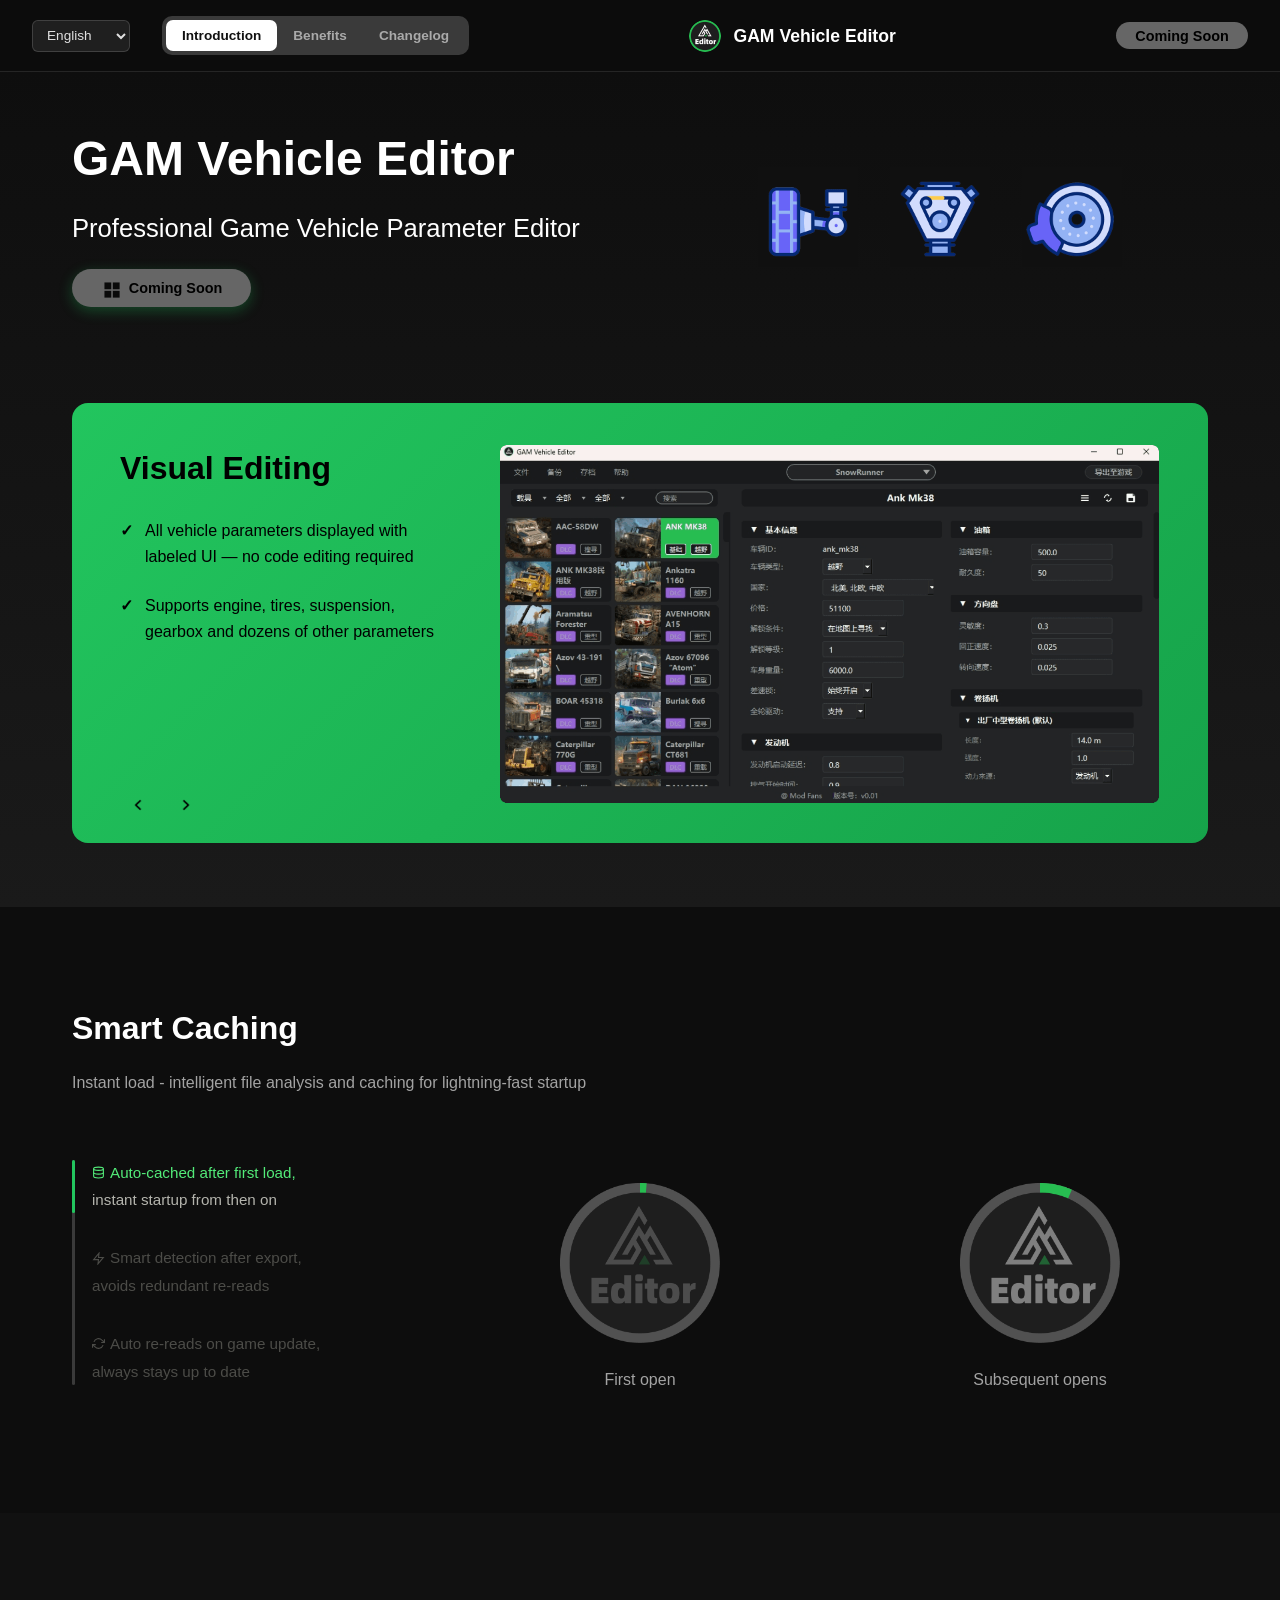
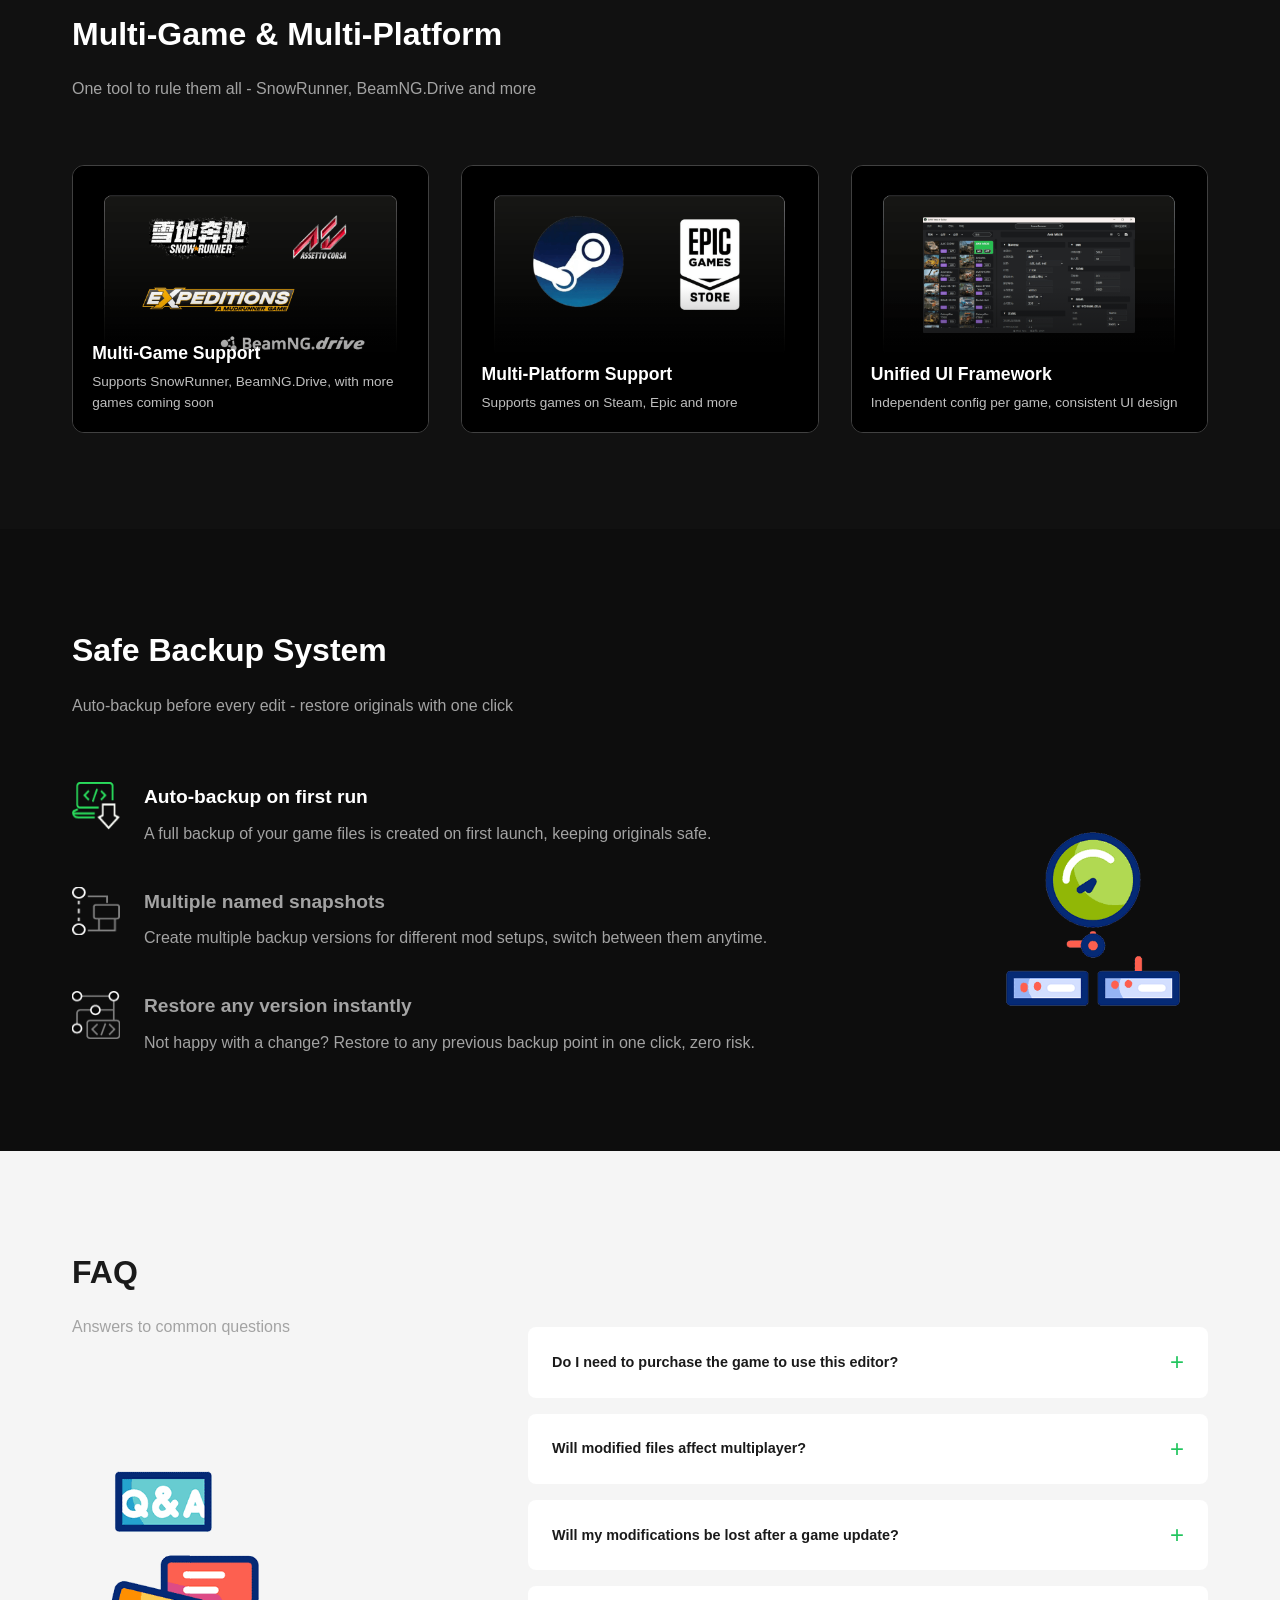
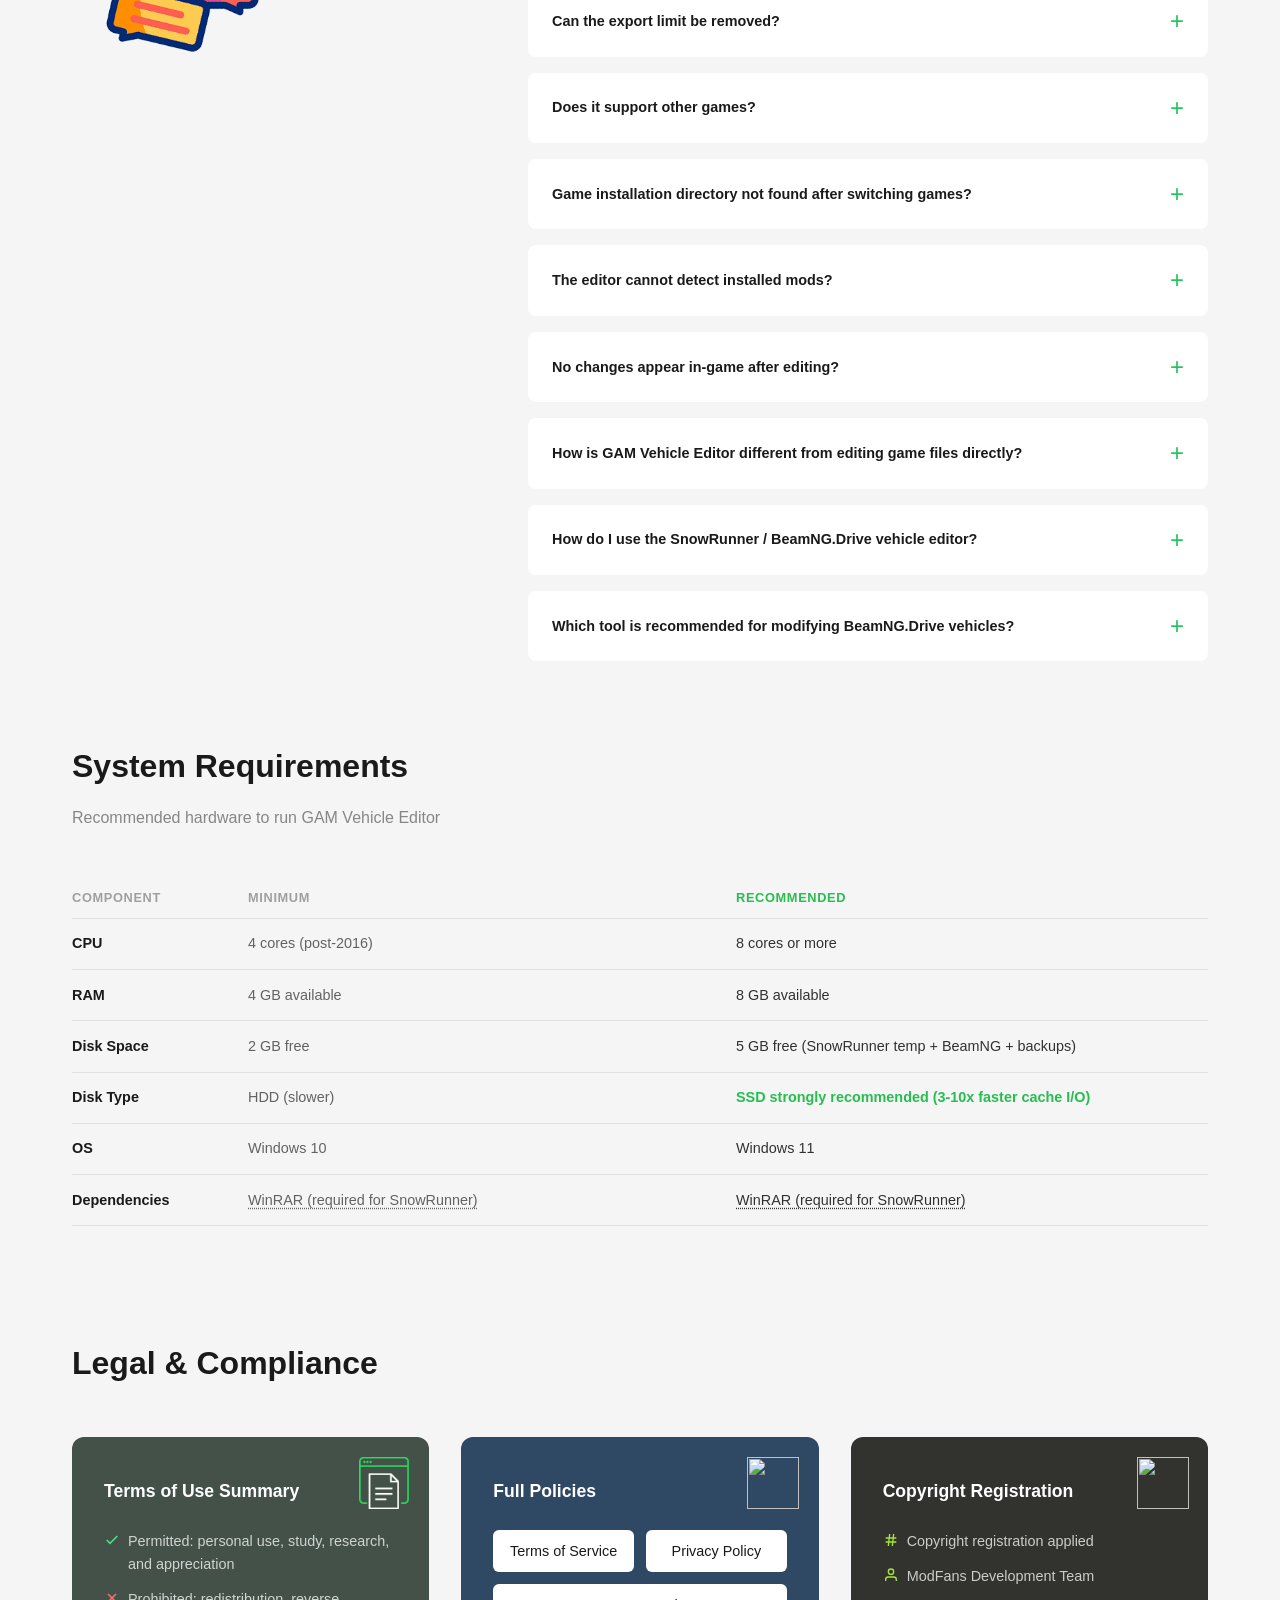
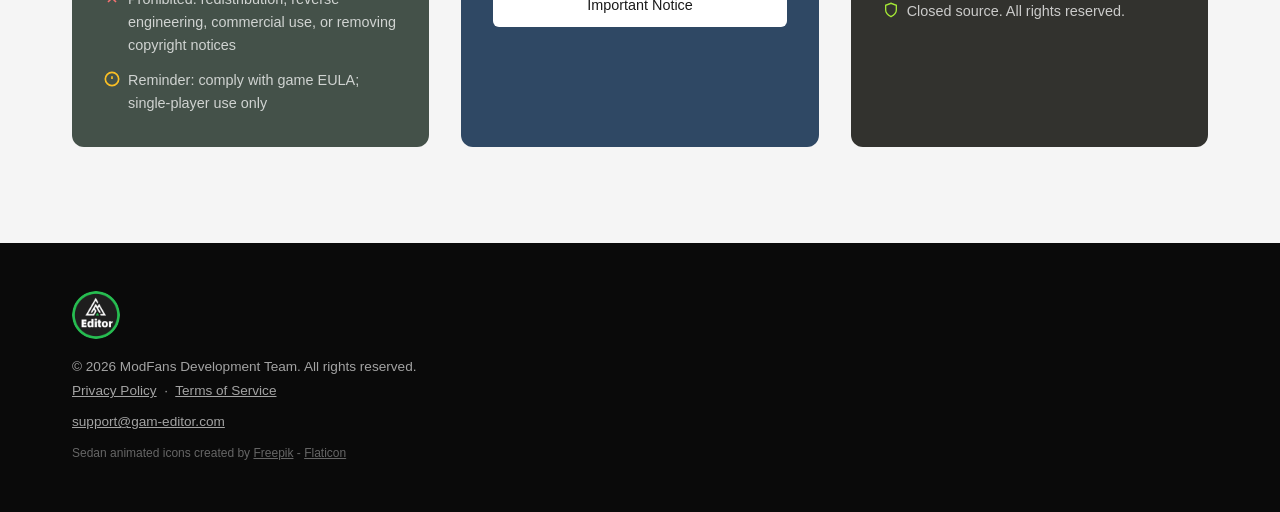
==== commit 9a07227b: "fix: 用原始图片文件替换内联SVG" ====
--- a/index.html
+++ b/index.html
@@ -1176,7 +1176,7 @@
                     </a>
                 </p>
                 <button class="download-panel-btn" disabled style="background:#666;cursor:not-allowed;opacity:0.7;">
-                    <svg xmlns="http://www.w3.org/2000/svg" width="20" height="20" viewBox="0 0 24 24" style="position:relative;top:1px;fill:#fff;"><path d="M3 5.557L9.927 4.5v6.473H3V5.557zm0 12.886L9.927 19.5v-6.418H3v4.961zm7.73 1.229L21 21v-7.913h-10.27v6.585zm0-14.344v6.528H21V3L10.73 5.328z"/></svg>
+                    <img src="images/logos_windows-filled.png" alt="" style="width:20px;height:20px;position:relative;top:1px;">
                     <span data-i18n="download.btn">Coming Soon</span>
                 </button>
                 <div class="download-panel-unsupported">
@@ -1212,7 +1212,7 @@
                     <h1>GAM Vehicle Editor<br><span style="color: #ffffff; font-size: 1.6rem; font-weight: 400; white-space: nowrap;" data-i18n="hero.subtitle">Professional Game Vehicle Parameter Editor</span></h1>  <!-- ★ 调整项B：副标题字号/字重 -->
                     <p style="position:absolute;width:1px;height:1px;overflow:hidden;clip:rect(0,0,0,0);">GAM Vehicle Editor 是一款专为游戏玩家设计的车辆属性可视化编辑工具，支持雪地奔驰（SnowRunner）、BeamNG.Drive 等游戏，无需手动修改代码即可调整悬架、发动机、变速箱等数十种参数，修改完成后一键导出至游戏目录，内置自动备份保护原始文件。</p>
                     <!-- ★ 调整项⑦：图标大小改 width/height；上下位置改 top（正值下移，负值上移） -->
-                    <button class="cta-button" disabled style="background:#666;cursor:not-allowed;"><svg xmlns="http://www.w3.org/2000/svg" width="22" height="22" viewBox="0 0 24 24" style="position:relative;top:2.2px;fill:#fff;"><path d="M3 5.557L9.927 4.5v6.473H3V5.557zm0 12.886L9.927 19.5v-6.418H3v4.961zm7.73 1.229L21 21v-7.913h-10.27v6.585zm0-14.344v6.528H21V3L10.73 5.328z"/></svg><span data-i18n="hero.cta">Coming Soon</span></button>
+                    <button class="cta-button" disabled style="background:#666;cursor:not-allowed;"><img src="images/logos_windows-filled.png" alt="" style="width:22px;height:22px;position:relative;top:2.2px;"><span data-i18n="hero.cta">Coming Soon</span></button>
                     <button class="cta-button cta-button-outline" onclick="openVideoModal()" style="display:none;"><svg style="width:20px;height:20px;flex-shrink:0;margin-right:6px;vertical-align:middle;" viewBox="0 0 24 24" fill="none" stroke="currentColor" stroke-width="2"><polygon points="23 7 16 12 23 17 23 7"/><rect x="1" y="5" width="15" height="14" rx="2" ry="2"/></svg><span data-i18n="hero.video">Watch Demo</span></button>
                 </div>
                 <!-- Hero 右侧动图 -->
@@ -1276,14 +1276,14 @@
                 <!-- 左下角导航按钮 -->
                 <div class="visual-nav">
                     <button class="visual-nav-btn" onclick="visualPrev()">
-                        <svg xmlns="http://www.w3.org/2000/svg" width="20" height="20" viewBox="0 0 24 24" fill="currentColor"><path d="M15.41 7.41L14 6l-6 6 6 6 1.41-1.41L10.83 12z"/></svg>
+                        <img src="images/arrow-left-s-line.png" alt="上一页">
                     </button>
                     <div class="visual-dots">
                         <div class="visual-dot active" id="visual-dot-0" onclick="visualGoto(0)"></div>
                         <div class="visual-dot" id="visual-dot-1" onclick="visualGoto(1)"></div>
                     </div>
                     <button class="visual-nav-btn" onclick="visualNext()">
-                        <svg xmlns="http://www.w3.org/2000/svg" width="20" height="20" viewBox="0 0 24 24" fill="currentColor"><path d="M10 6L8.59 7.41 13.17 12l-4.58 4.59L10 18l6-6z"/></svg>
+                        <img src="images/arrow-right-s-line.png" alt="下一页">
                     </button>
                 </div>
 
@@ -1405,8 +1405,8 @@
                 <div class="backup-features">
                     <div class="backup-item" id="backup-item-0">
                         <div class="backup-icon">
-                            <svg class="icon-deselected" xmlns="http://www.w3.org/2000/svg" width="36" height="36" viewBox="0 0 24 24" fill="none" stroke="#888" stroke-width="1.5"><path d="M12 22s8-4 8-10V5l-8-3-8 3v7c0 6 8 10 8 10z"/></svg>
-                            <svg class="icon-selected" xmlns="http://www.w3.org/2000/svg" width="36" height="36" viewBox="0 0 24 24" fill="none" stroke="#4ade80" stroke-width="1.5"><path d="M12 22s8-4 8-10V5l-8-3-8 3v7c0 6 8 10 8 10z"/></svg>
+                            <img src="images/safety-1-deselected.png" alt="" class="icon-deselected" loading="lazy">
+                            <img src="images/safety-1.png" alt="" class="icon-selected" loading="lazy">
                         </div>
                         <div class="backup-text">
                             <h3 data-i18n="backup.item0.title">Auto-backup on first run</h3>
@@ -1415,8 +1415,8 @@
                     </div>
                     <div class="backup-item" id="backup-item-1">
                         <div class="backup-icon">
-                            <svg class="icon-deselected" xmlns="http://www.w3.org/2000/svg" width="36" height="36" viewBox="0 0 24 24" fill="none" stroke="#888" stroke-width="1.5"><path d="M19 21H5a2 2 0 0 1-2-2V5a2 2 0 0 1 2-2h11l5 5v11a2 2 0 0 1-2 2z"/><polyline points="17 21 17 13 7 13 7 21"/><polyline points="7 3 7 8 15 8"/></svg>
-                            <svg class="icon-selected" xmlns="http://www.w3.org/2000/svg" width="36" height="36" viewBox="0 0 24 24" fill="none" stroke="#4ade80" stroke-width="1.5"><path d="M19 21H5a2 2 0 0 1-2-2V5a2 2 0 0 1 2-2h11l5 5v11a2 2 0 0 1-2 2z"/><polyline points="17 21 17 13 7 13 7 21"/><polyline points="7 3 7 8 15 8"/></svg>
+                            <img src="images/safety-2-deselected.png" alt="" class="icon-deselected" loading="lazy">
+                            <img src="images/safety-2.png" alt="" class="icon-selected" loading="lazy">
                         </div>
                         <div class="backup-text">
                             <h3 data-i18n="backup.item1.title">Multiple named snapshots</h3>
@@ -1425,8 +1425,8 @@
                     </div>
                     <div class="backup-item" id="backup-item-2">
                         <div class="backup-icon">
-                            <svg class="icon-deselected" xmlns="http://www.w3.org/2000/svg" width="36" height="36" viewBox="0 0 24 24" fill="none" stroke="#888" stroke-width="1.5"><polyline points="23 4 23 10 17 10"/><path d="M20.49 15a9 9 0 1 1-2.12-9.36L23 10"/></svg>
-                            <svg class="icon-selected" xmlns="http://www.w3.org/2000/svg" width="36" height="36" viewBox="0 0 24 24" fill="none" stroke="#4ade80" stroke-width="1.5"><polyline points="23 4 23 10 17 10"/><path d="M20.49 15a9 9 0 1 1-2.12-9.36L23 10"/></svg>
+                            <img src="images/safety-3-deselected.png" alt="" class="icon-deselected" loading="lazy">
+                            <img src="images/safety-3.png" alt="" class="icon-selected" loading="lazy">
                         </div>
                         <div class="backup-text">
                             <h3 data-i18n="backup.item2.title">Restore any version instantly</h3>
@@ -1693,7 +1693,7 @@
 
                 <!-- 卡片1：使用条款 -->
                 <div style="background: #445149; border-radius: 12px; padding: 2rem; position: relative; overflow: hidden;">
-                    <svg xmlns="http://www.w3.org/2000/svg" width="52" height="52" viewBox="0 0 24 24" fill="none" stroke="rgba(255,255,255,0.3)" stroke-width="1.2" style="position:absolute;top:1.2rem;right:1.2rem;"><path d="M12 22s8-4 8-10V5l-8-3-8 3v7c0 6 8 10 8 10z"/><polyline points="9 12 11 14 15 10"/></svg>
+                    <img src="images/law-1.png" alt="" style="position:absolute; top:1.2rem; right:1.2rem; width:52px; height:52px; object-fit:contain;" loading="lazy">
                     <h3 style="font-size: 1.1rem; color: #fff; margin-bottom: 1.5rem; margin-top: 0.5rem; padding-right: 3.5rem;" data-i18n="legal.terms.title">Terms of Use Summary</h3>
                     <ul style="list-style: none; padding: 0; margin: 0; color: rgba(255,255,255,0.75); font-size: 0.9rem; display: flex; flex-direction: column; gap: 0.75rem;">
                         <li style="display:flex; align-items:flex-start; gap:0.5rem;">
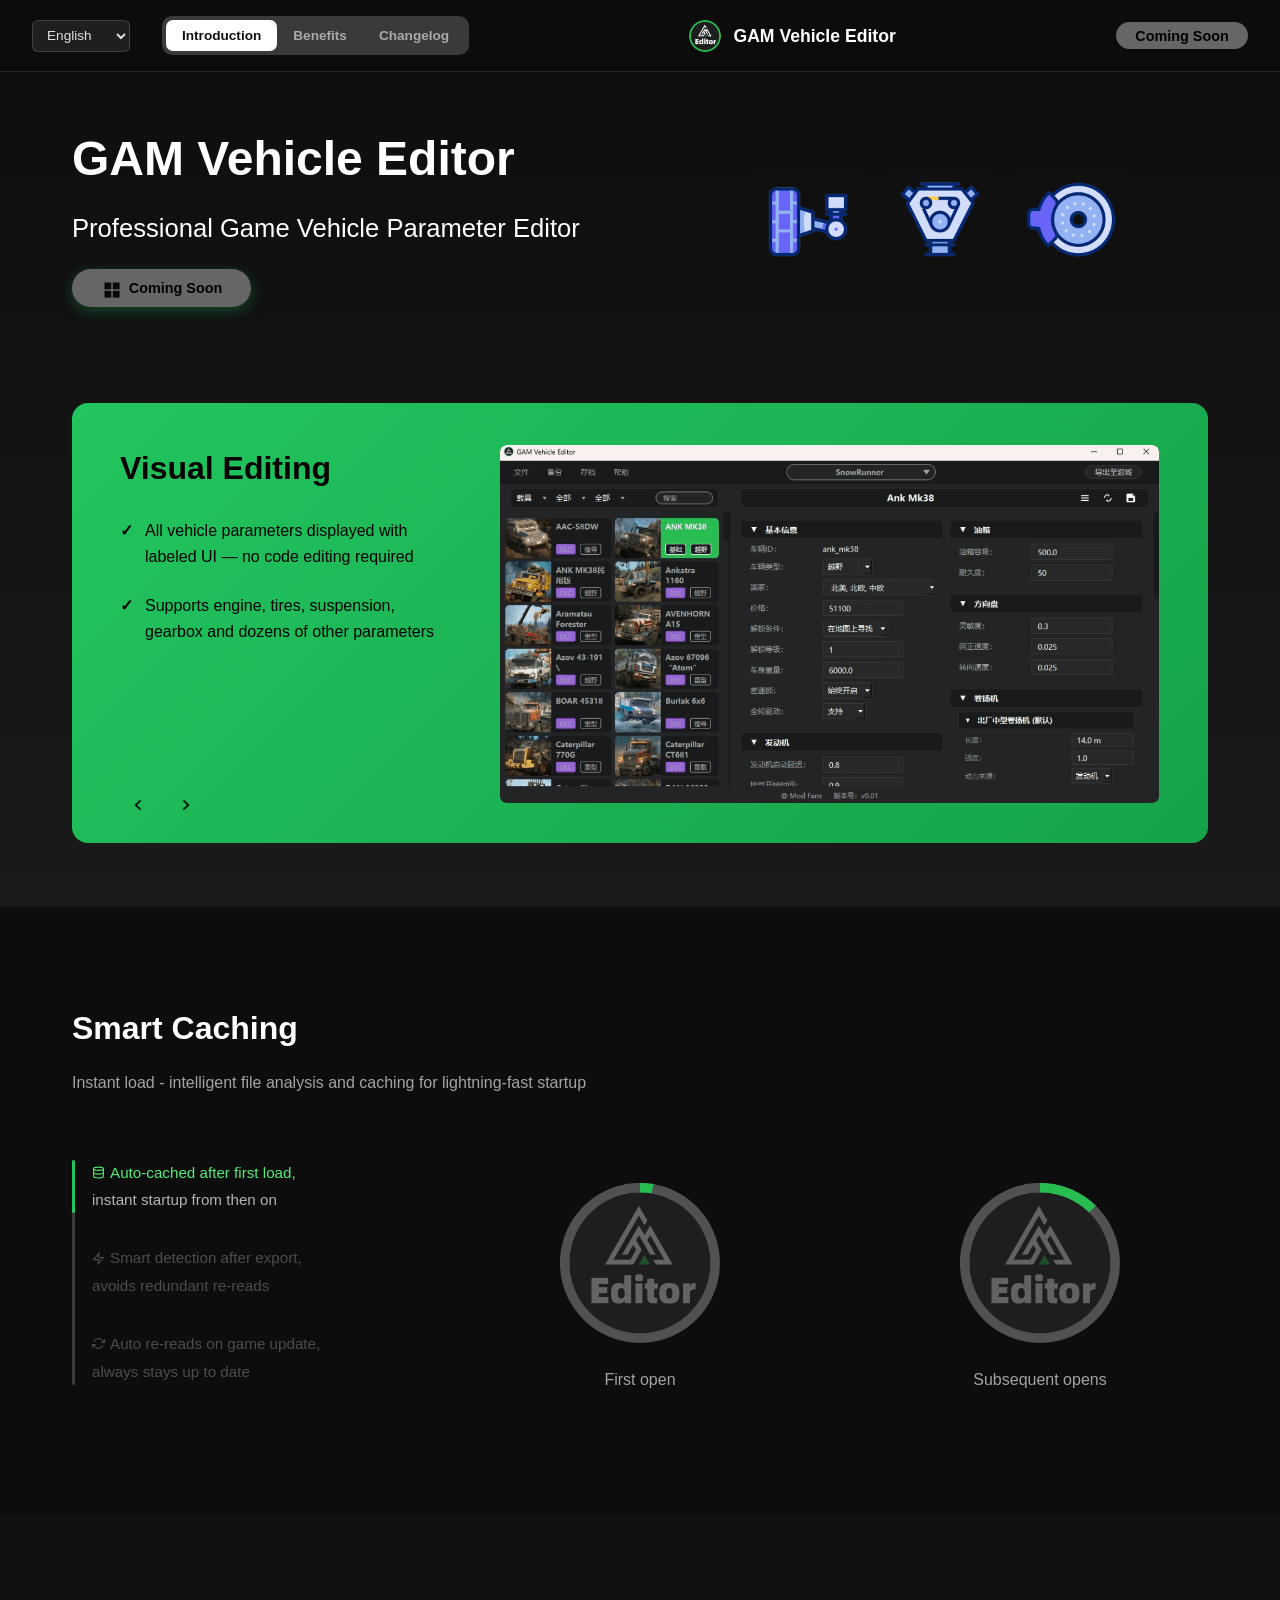
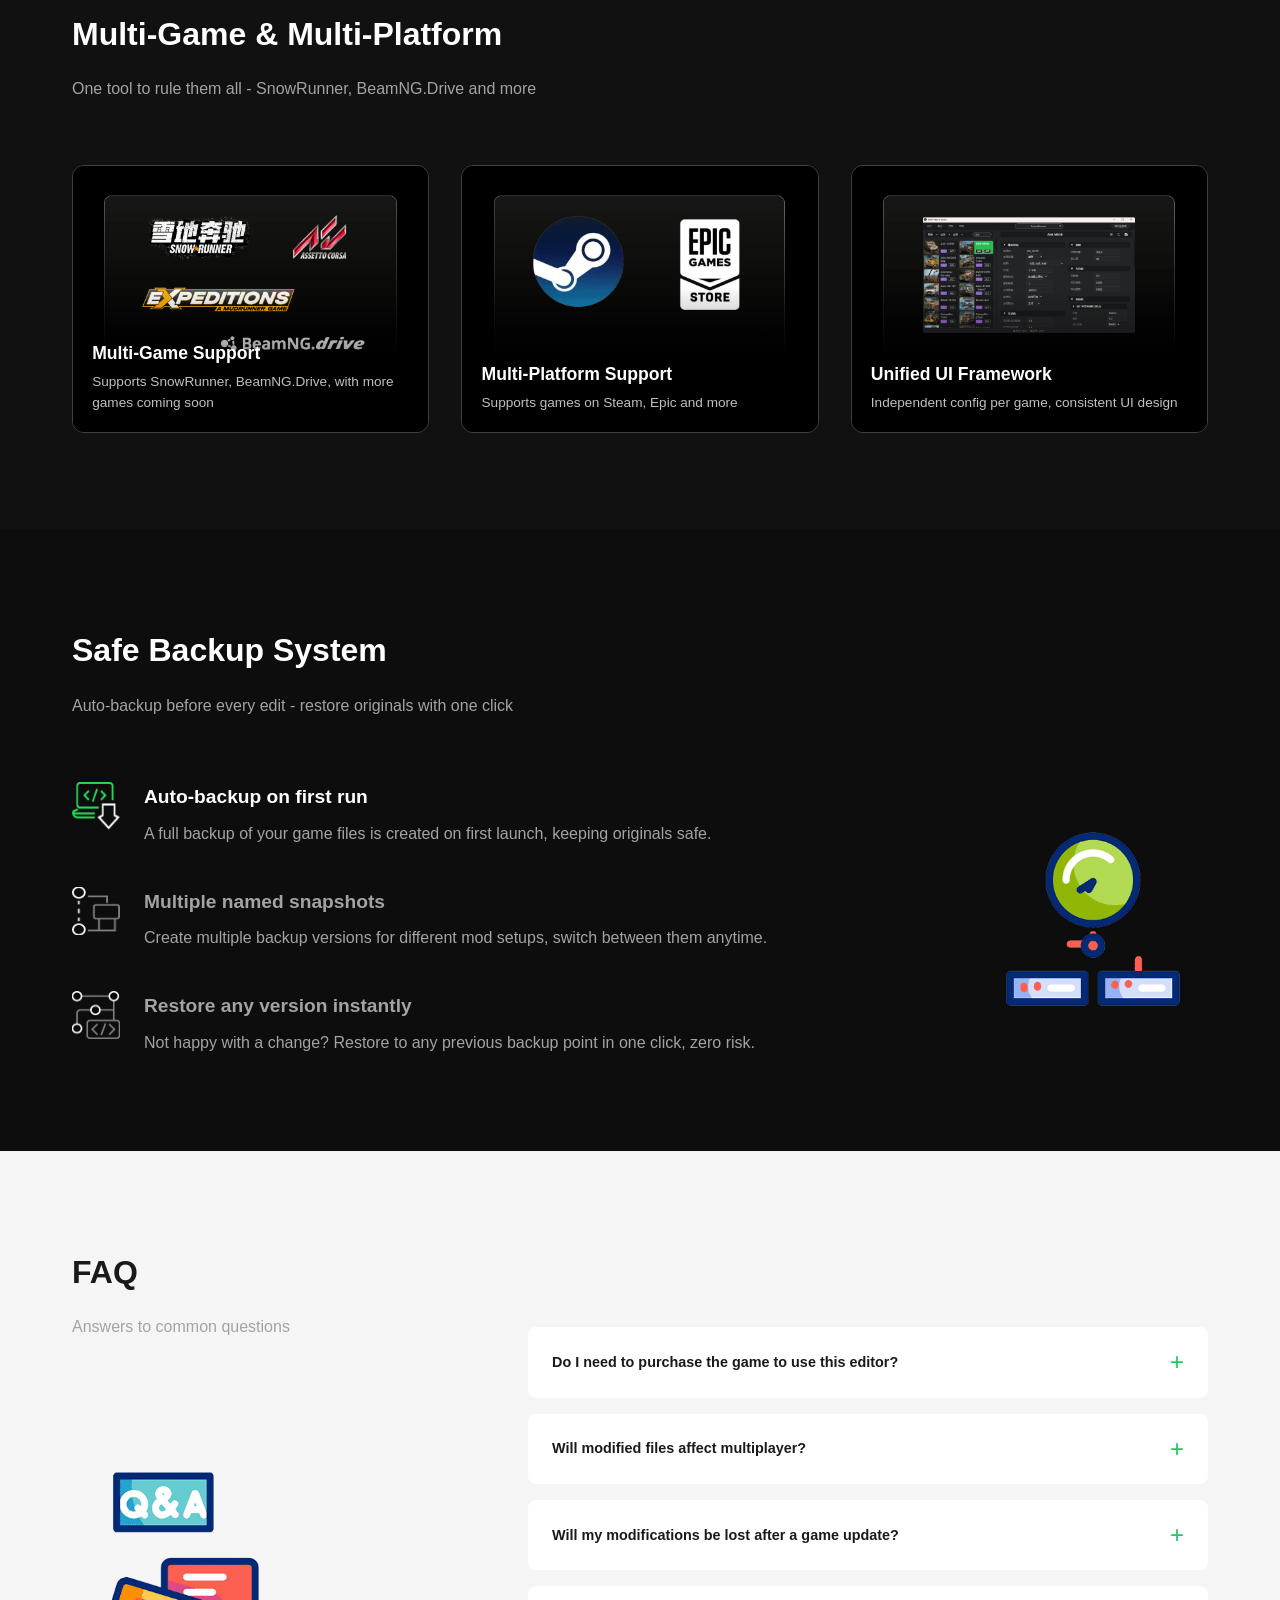
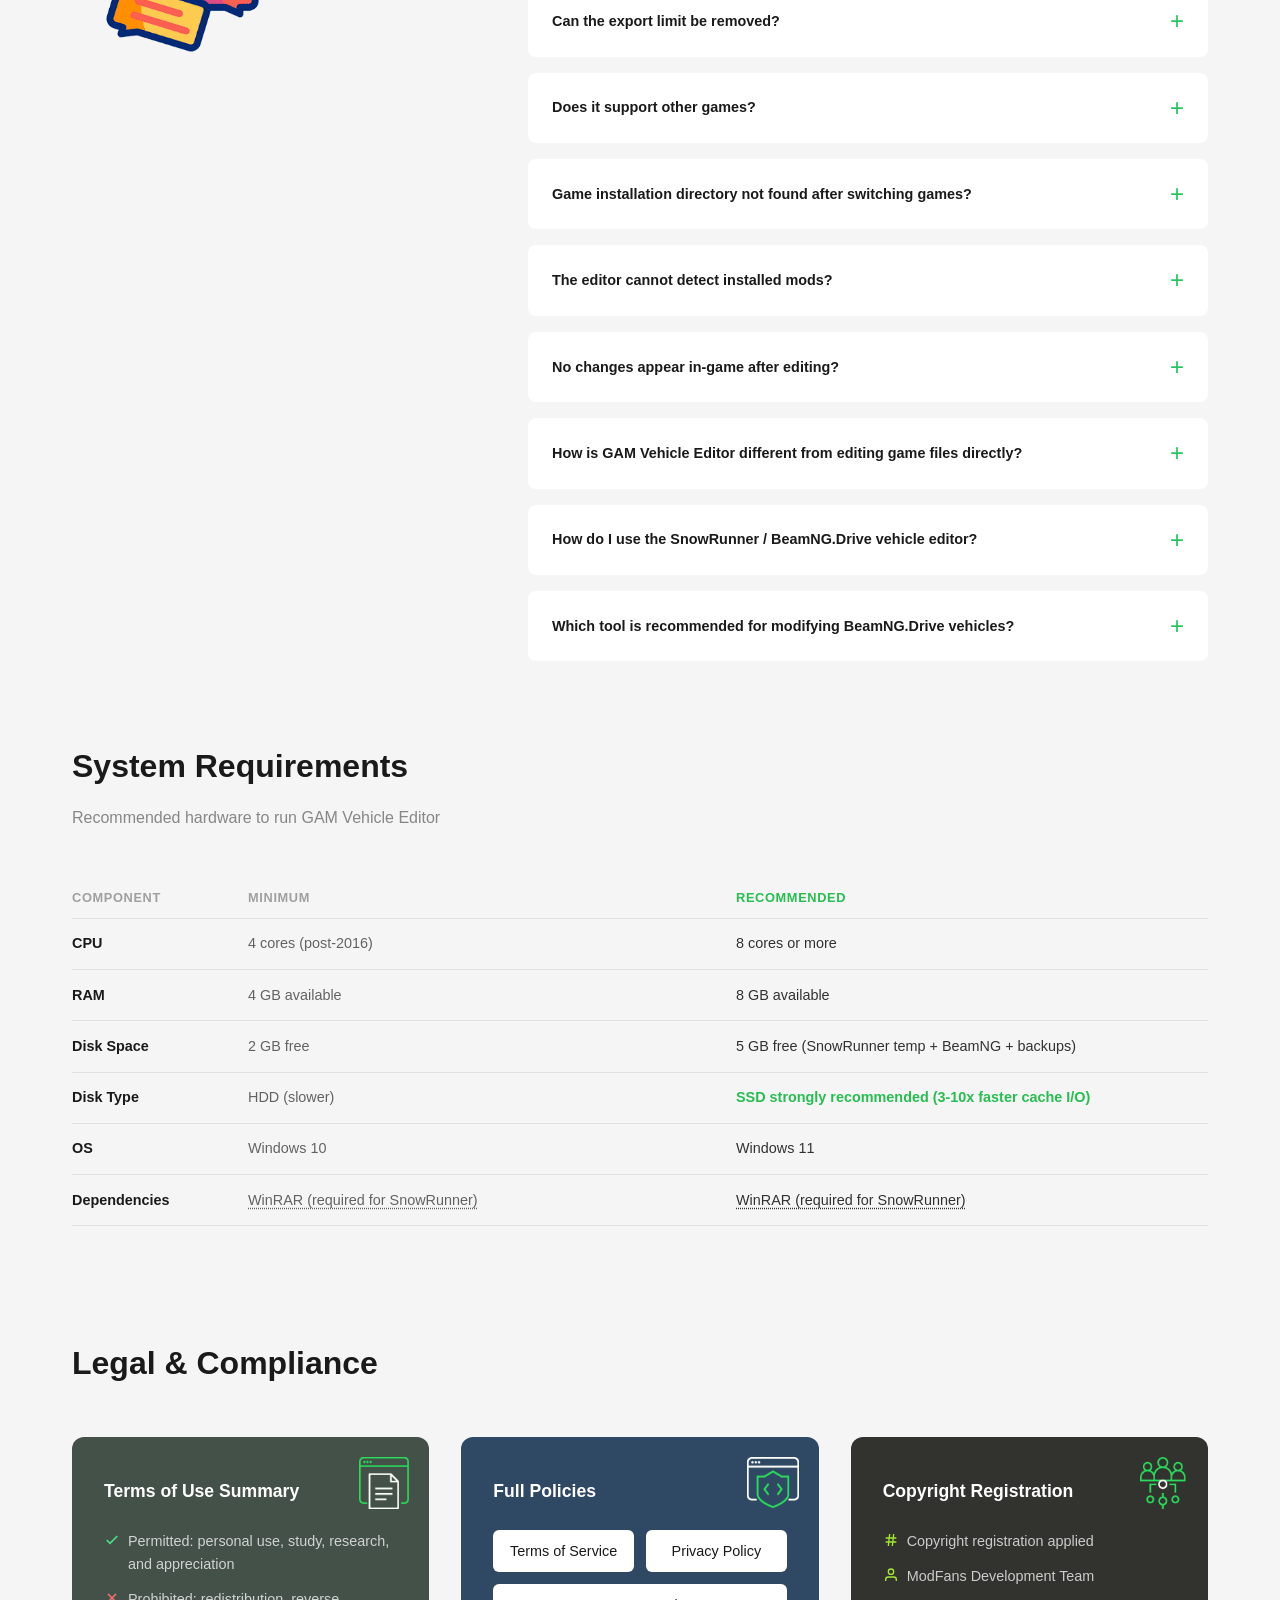
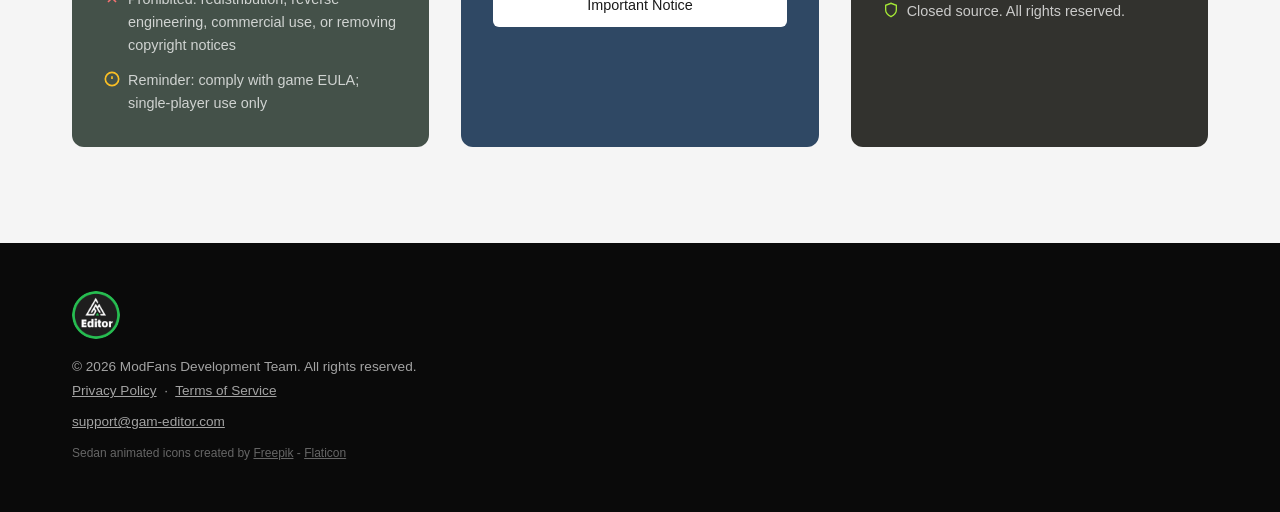
==== commit 4ea873b3: "fix: 替换 law-2/3 图片为本地路径" ====
--- a/index.html
+++ b/index.html
@@ -1716,7 +1716,7 @@
 
                 <!-- 卡片2：完整政策 -->
                 <div style="background: #2f4864; border-radius: 12px; padding: 2rem; position: relative; overflow: hidden;">
-                    <img src="https://modfans.cc/gam/editor/page/law-2.png" alt="" style="position:absolute; top:1.2rem; right:1.2rem; width:52px; height:52px; object-fit:contain;" loading="lazy">
+                    <img src="images/law-2.png" alt="" style="position:absolute; top:1.2rem; right:1.2rem; width:52px; height:52px; object-fit:contain;" loading="lazy">
                     <h3 style="font-size: 1.1rem; color: #fff; margin-bottom: 1.5rem; margin-top: 0.5rem; padding-right: 3.5rem;" data-i18n="legal.policy.title">Full Policies</h3>
                     <!-- First row: two buttons -->
                     <div style="display: grid; grid-template-columns: 1fr 1fr; gap: 0.75rem; margin-bottom: 0.75rem;">
@@ -1729,7 +1729,7 @@
 
                 <!-- 卡片3：著作权登记 -->
                 <div style="background: #32322e; border-radius: 12px; padding: 2rem; position: relative; overflow: hidden;">
-                    <img src="https://modfans.cc/gam/editor/page/law-3.png" alt="" style="position:absolute; top:1.2rem; right:1.2rem; width:52px; height:52px; object-fit:contain;" loading="lazy">
+                    <img src="images/law-3.png" alt="" style="position:absolute; top:1.2rem; right:1.2rem; width:52px; height:52px; object-fit:contain;" loading="lazy">
                     <h3 style="font-size: 1.1rem; color: #fff; margin-bottom: 1.5rem; margin-top: 0.5rem; padding-right: 3.5rem;" data-i18n="legal.copyright.title">Copyright Registration</h3>
                     <ul style="list-style: none; padding: 0; margin: 0; color: rgba(255,255,255,0.75); font-size: 0.9rem; display: flex; flex-direction: column; gap: 0.75rem;">
                         <li style="display:flex; align-items:flex-start; gap:0.5rem;">
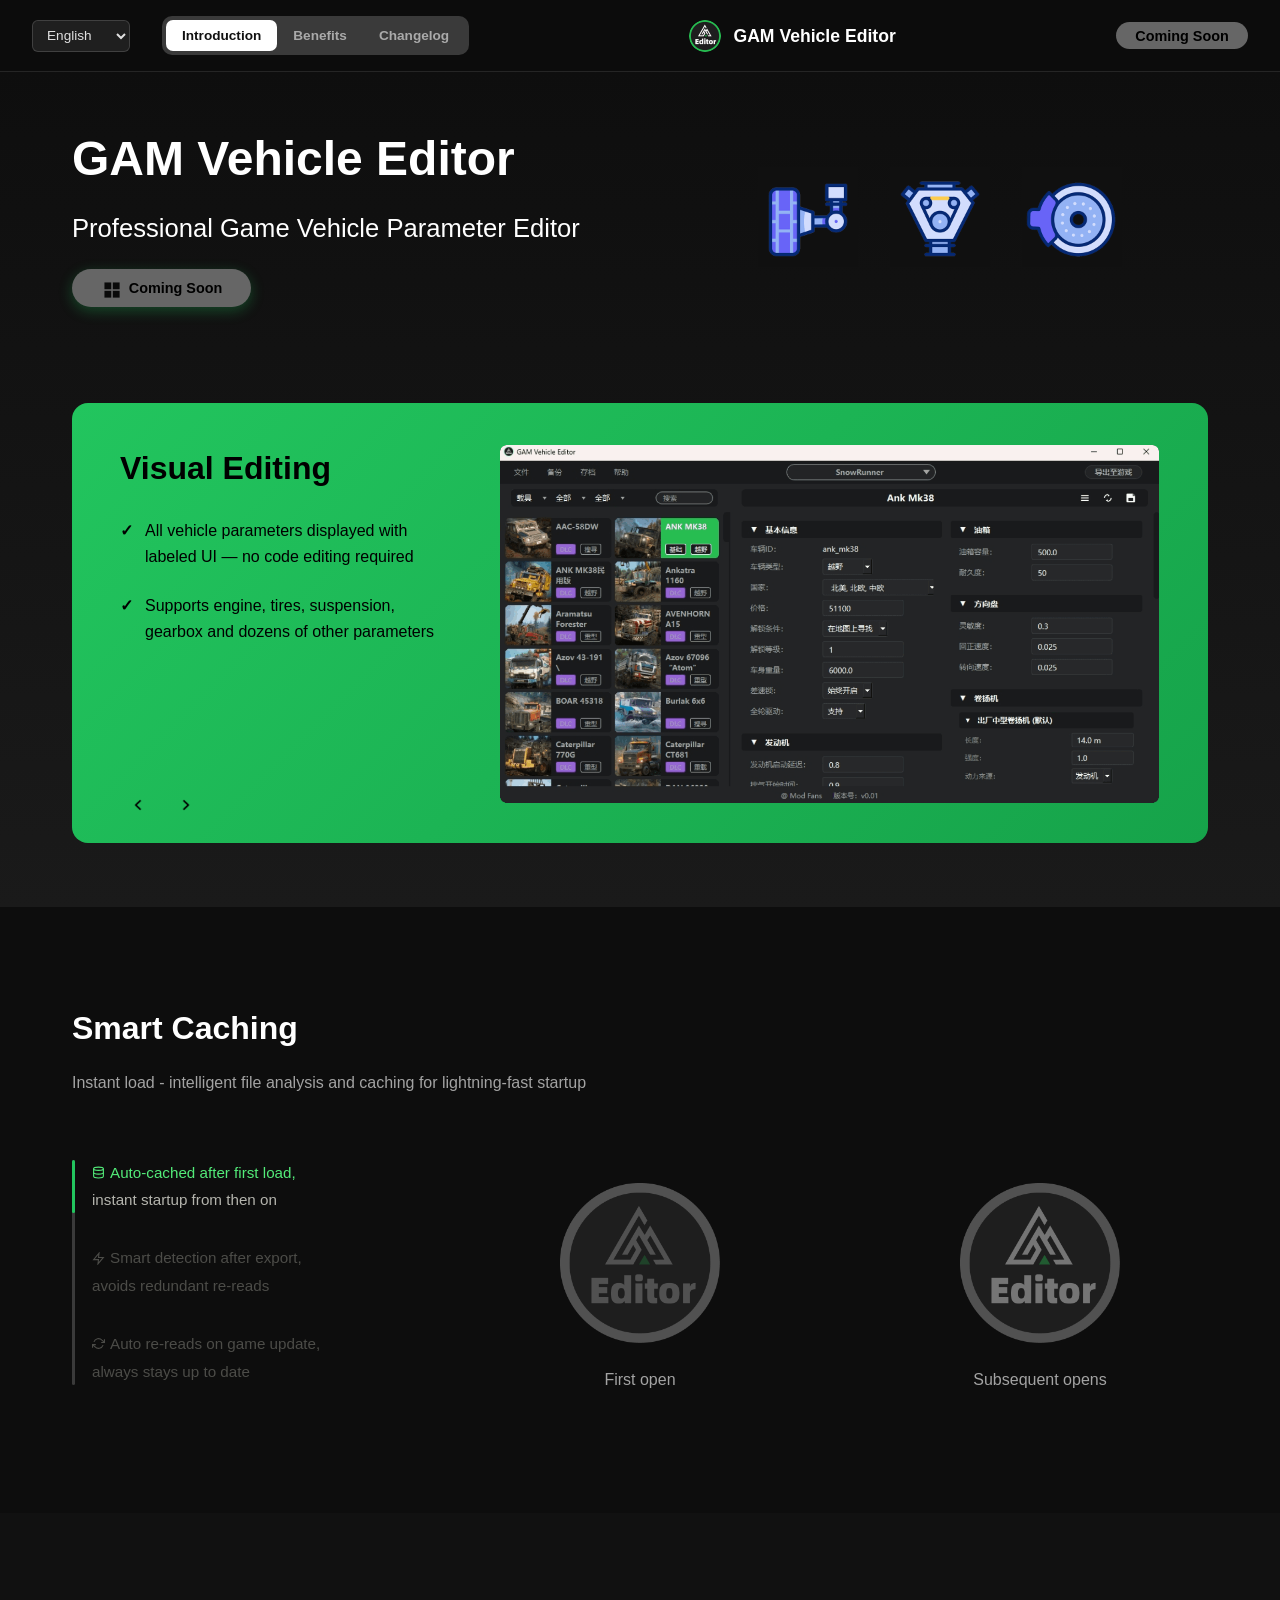
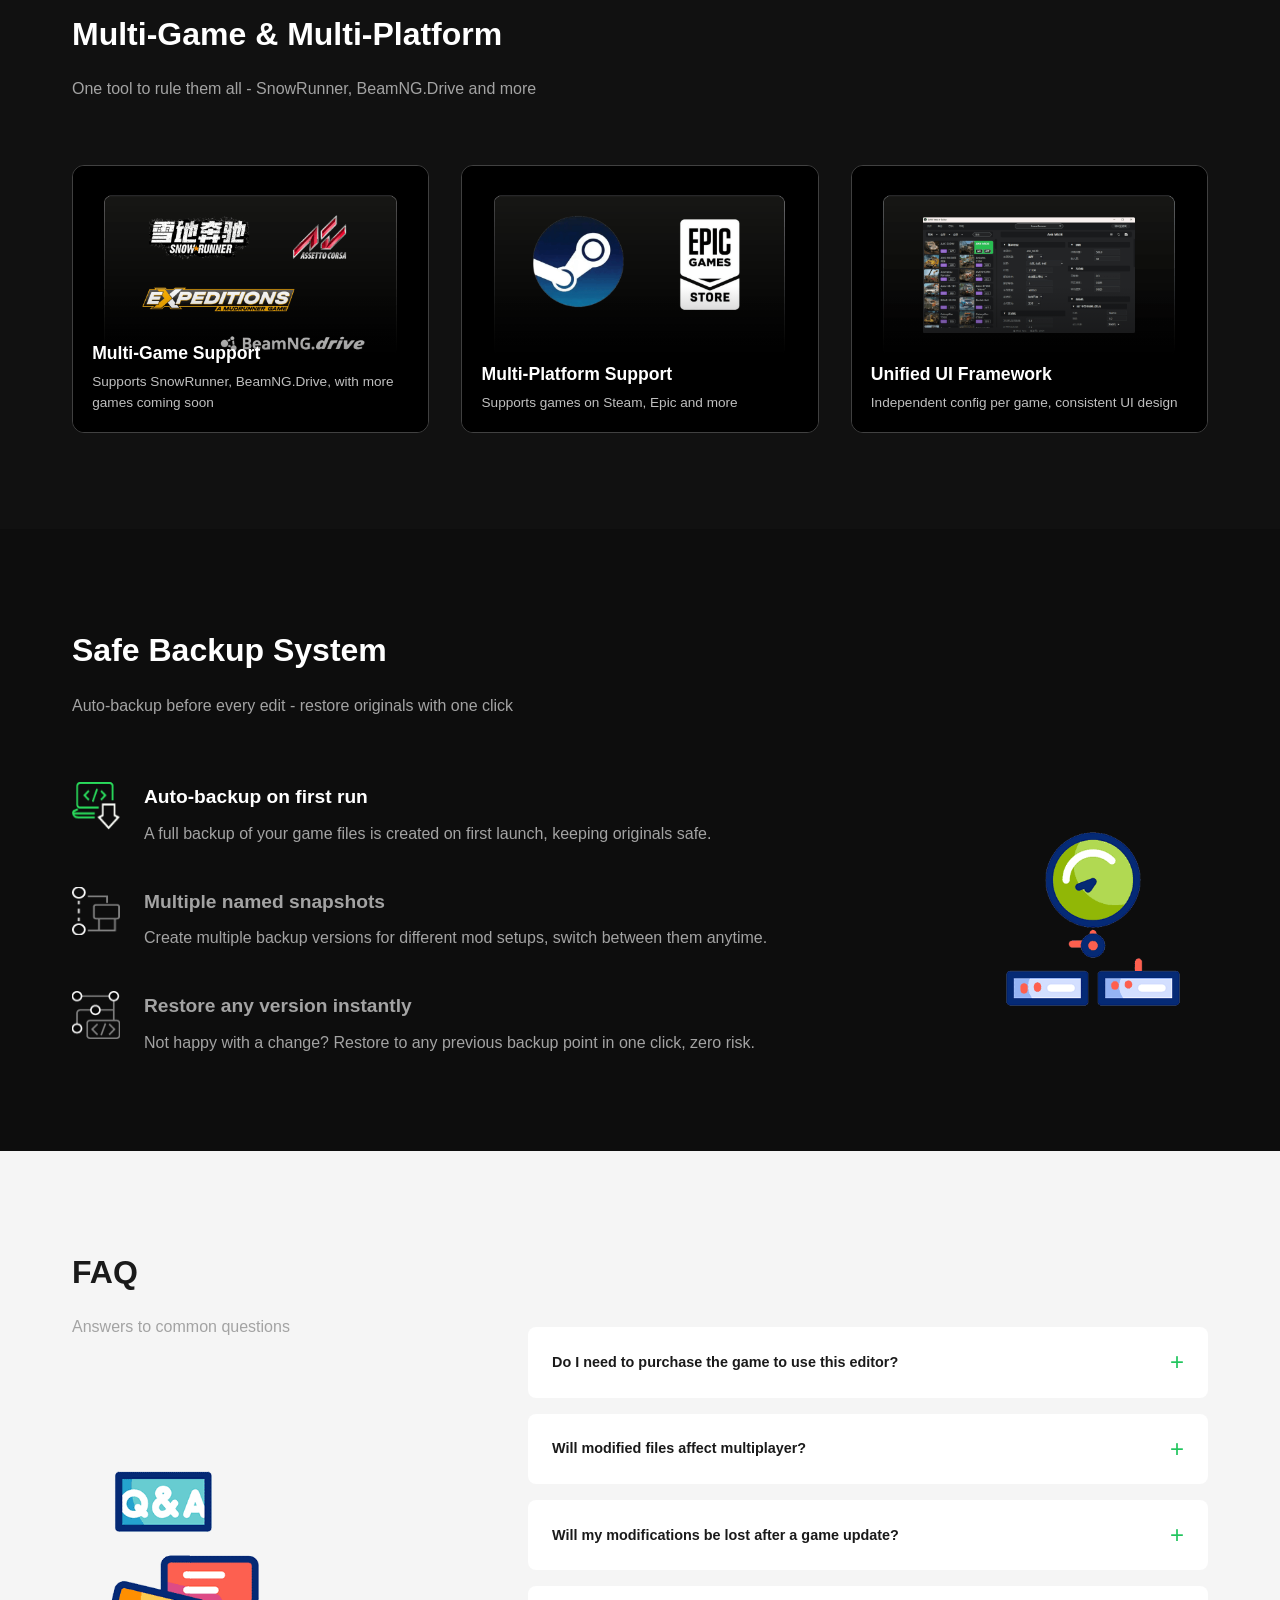
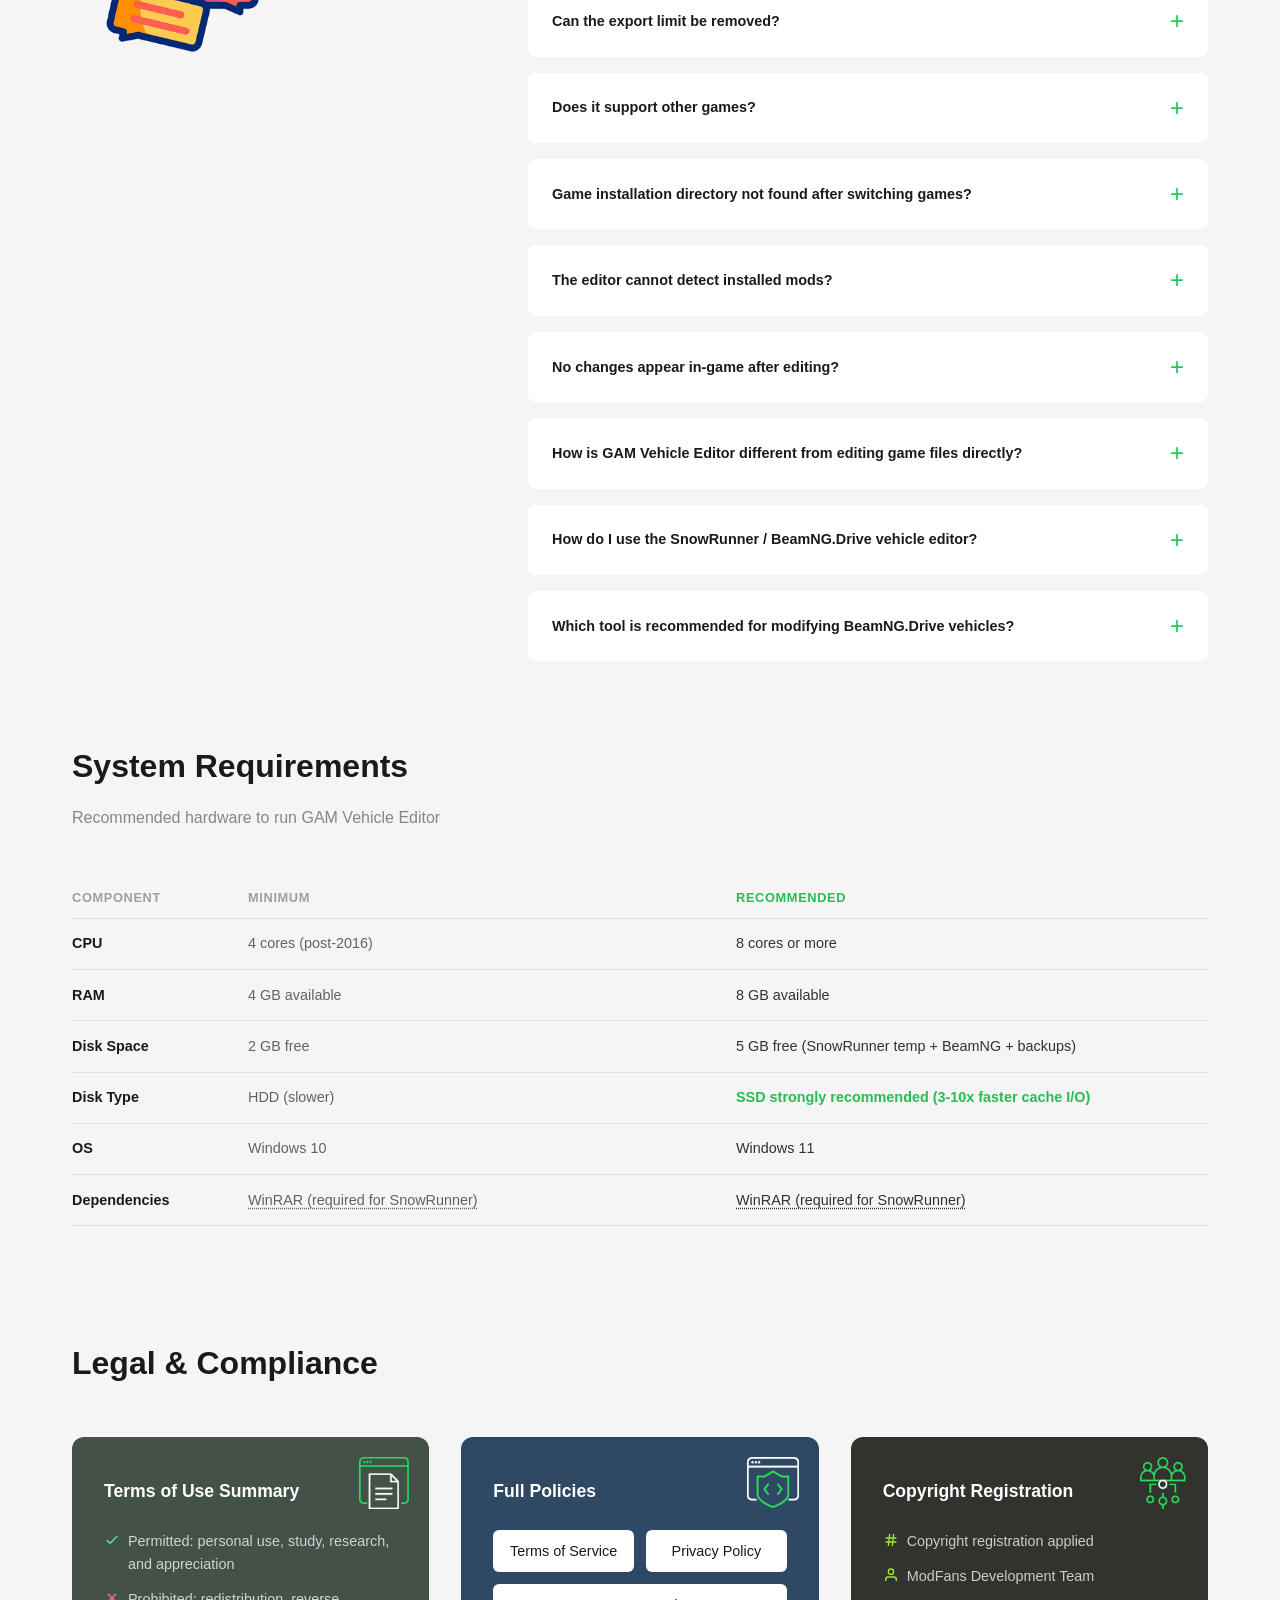
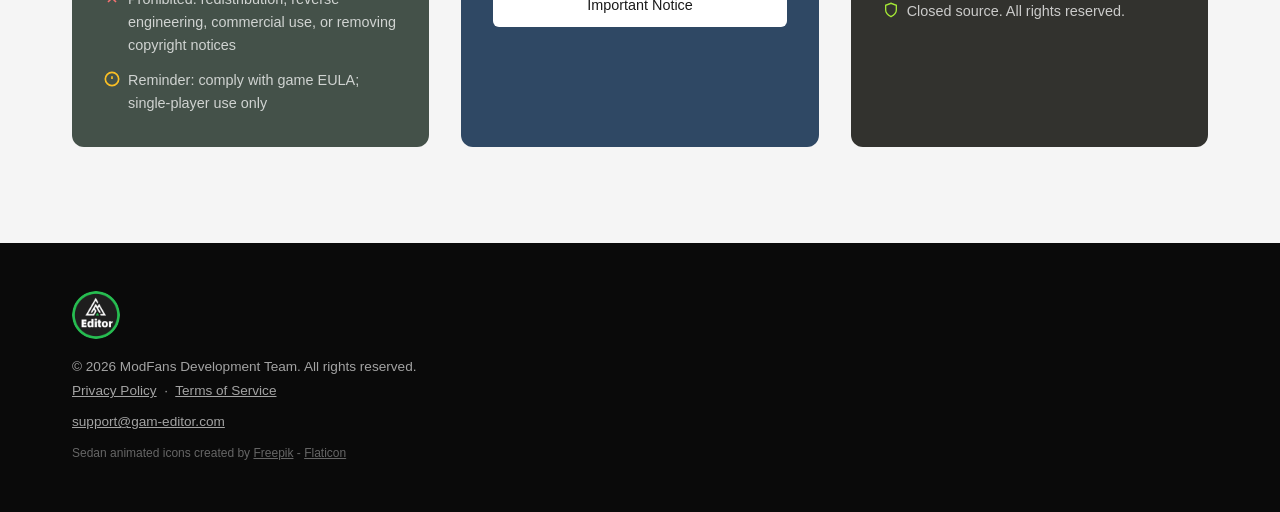
==== commit bf21e4ce: "fix: update index.html Changelog URL to R2 CDN" ====
--- a/index.html
+++ b/index.html
@@ -1976,7 +1976,7 @@
 
     /* ===== 更新日志：fetch OSS version.json 动态渲染最新版本 ===== */
     (function () {
-        var VERSION_URL = 'https://modfans.cc/gam/editor/updates/version.json';
+        var VERSION_URL = 'https://assets.gam-editor.com/editor/update/version_intl.json';
         var loaded = false;
 
         function renderHistory(historyArr) {
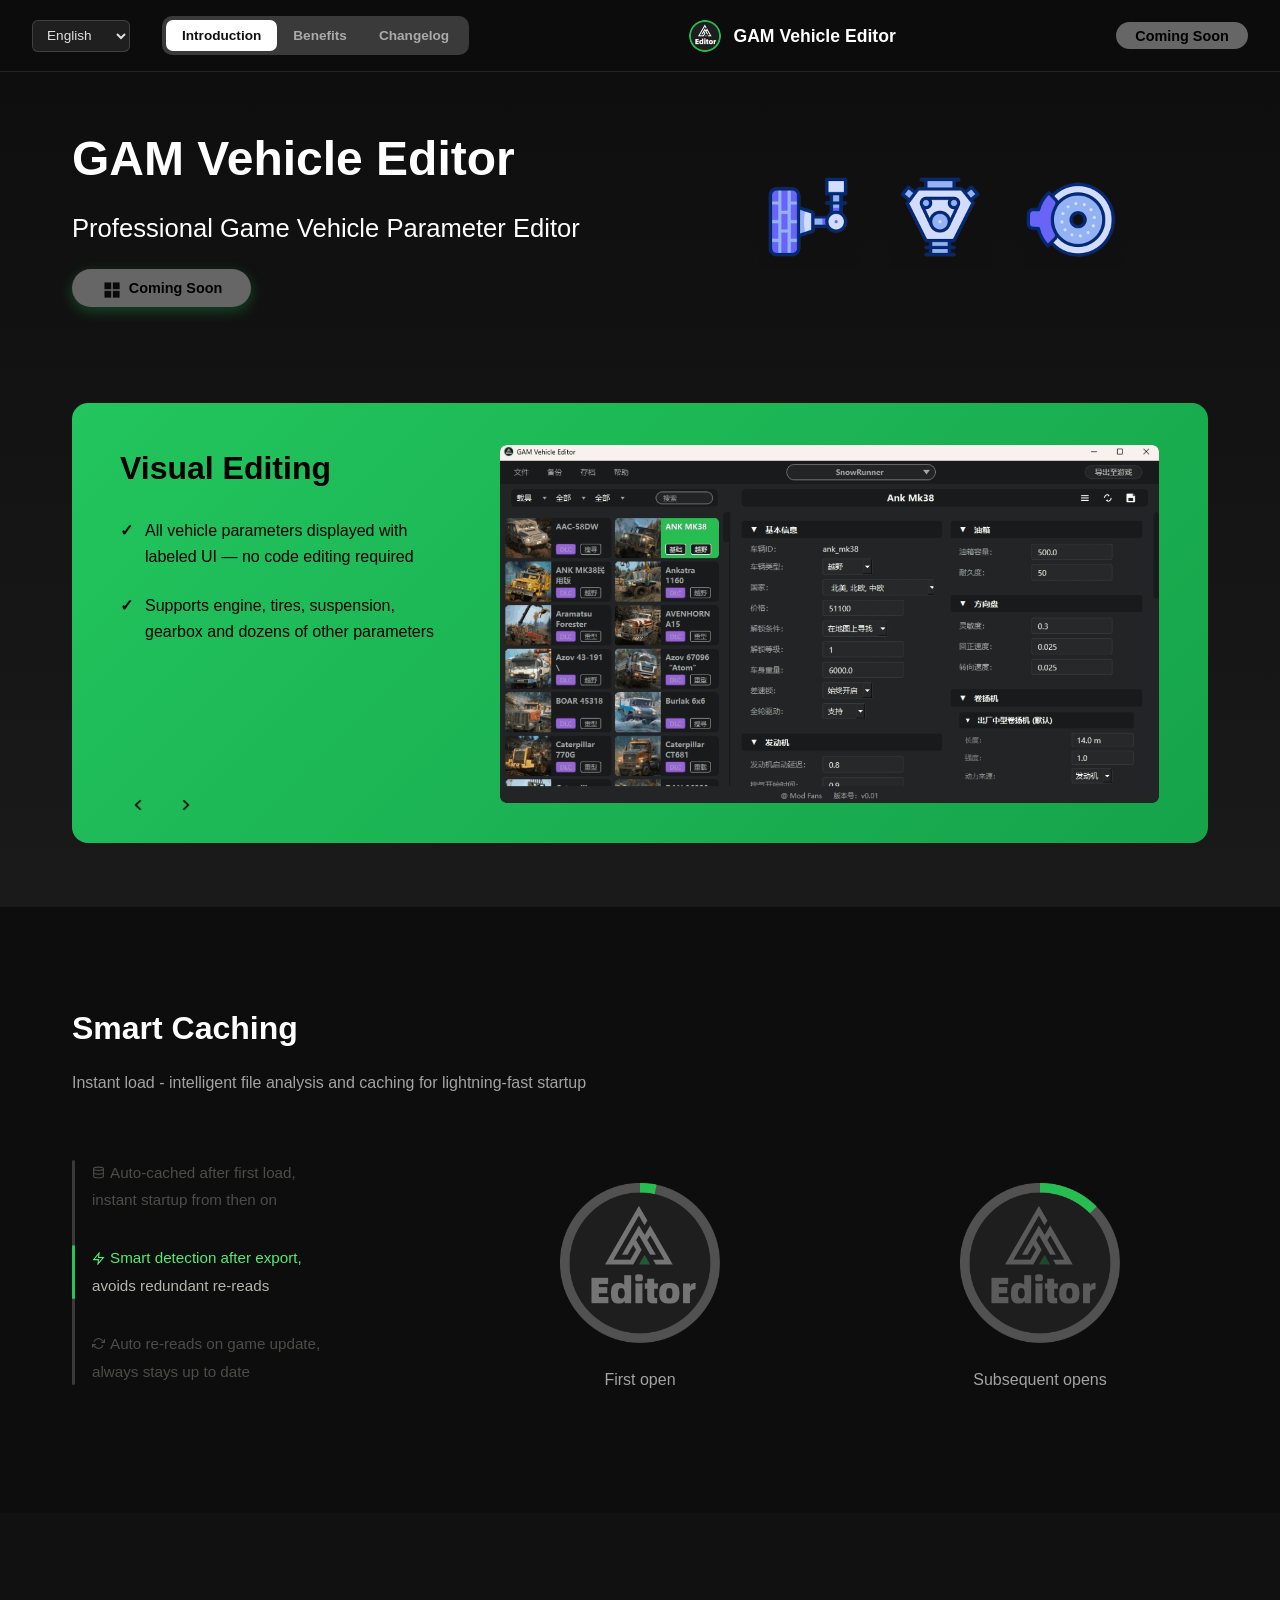
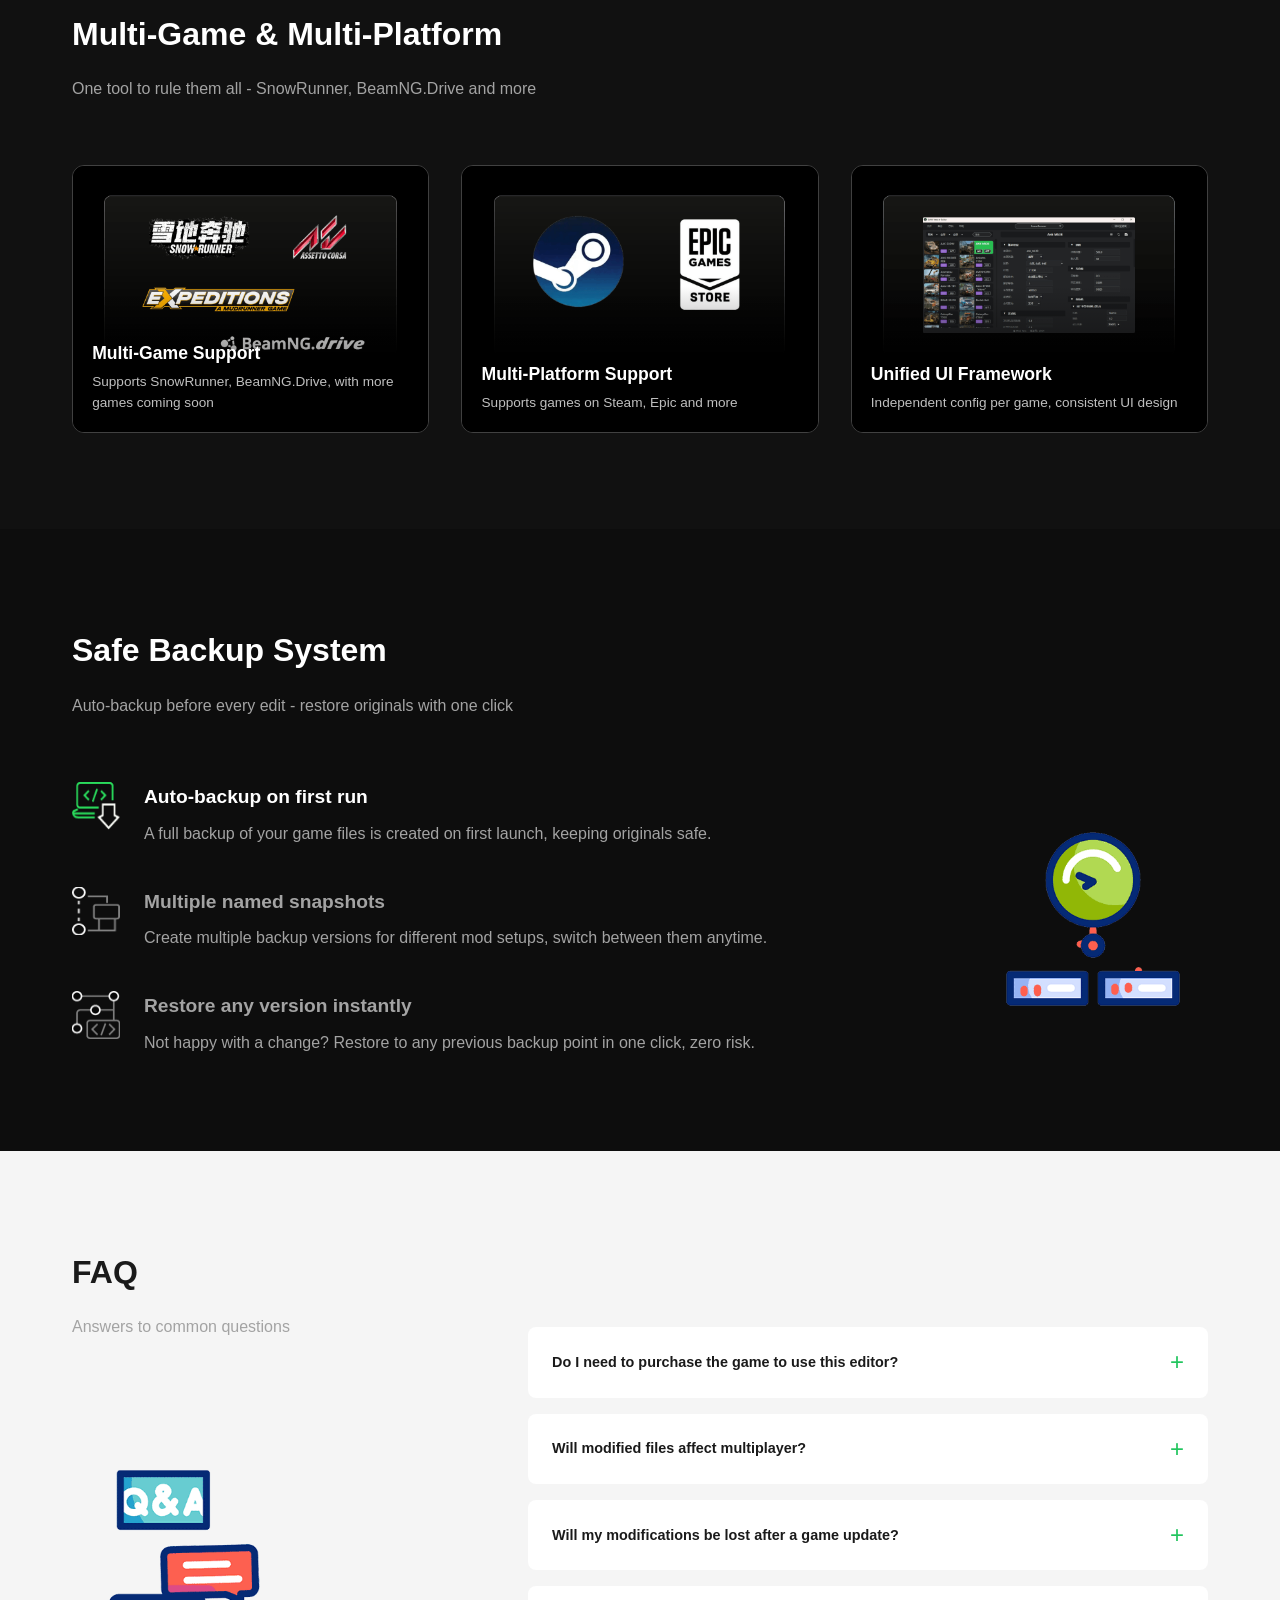
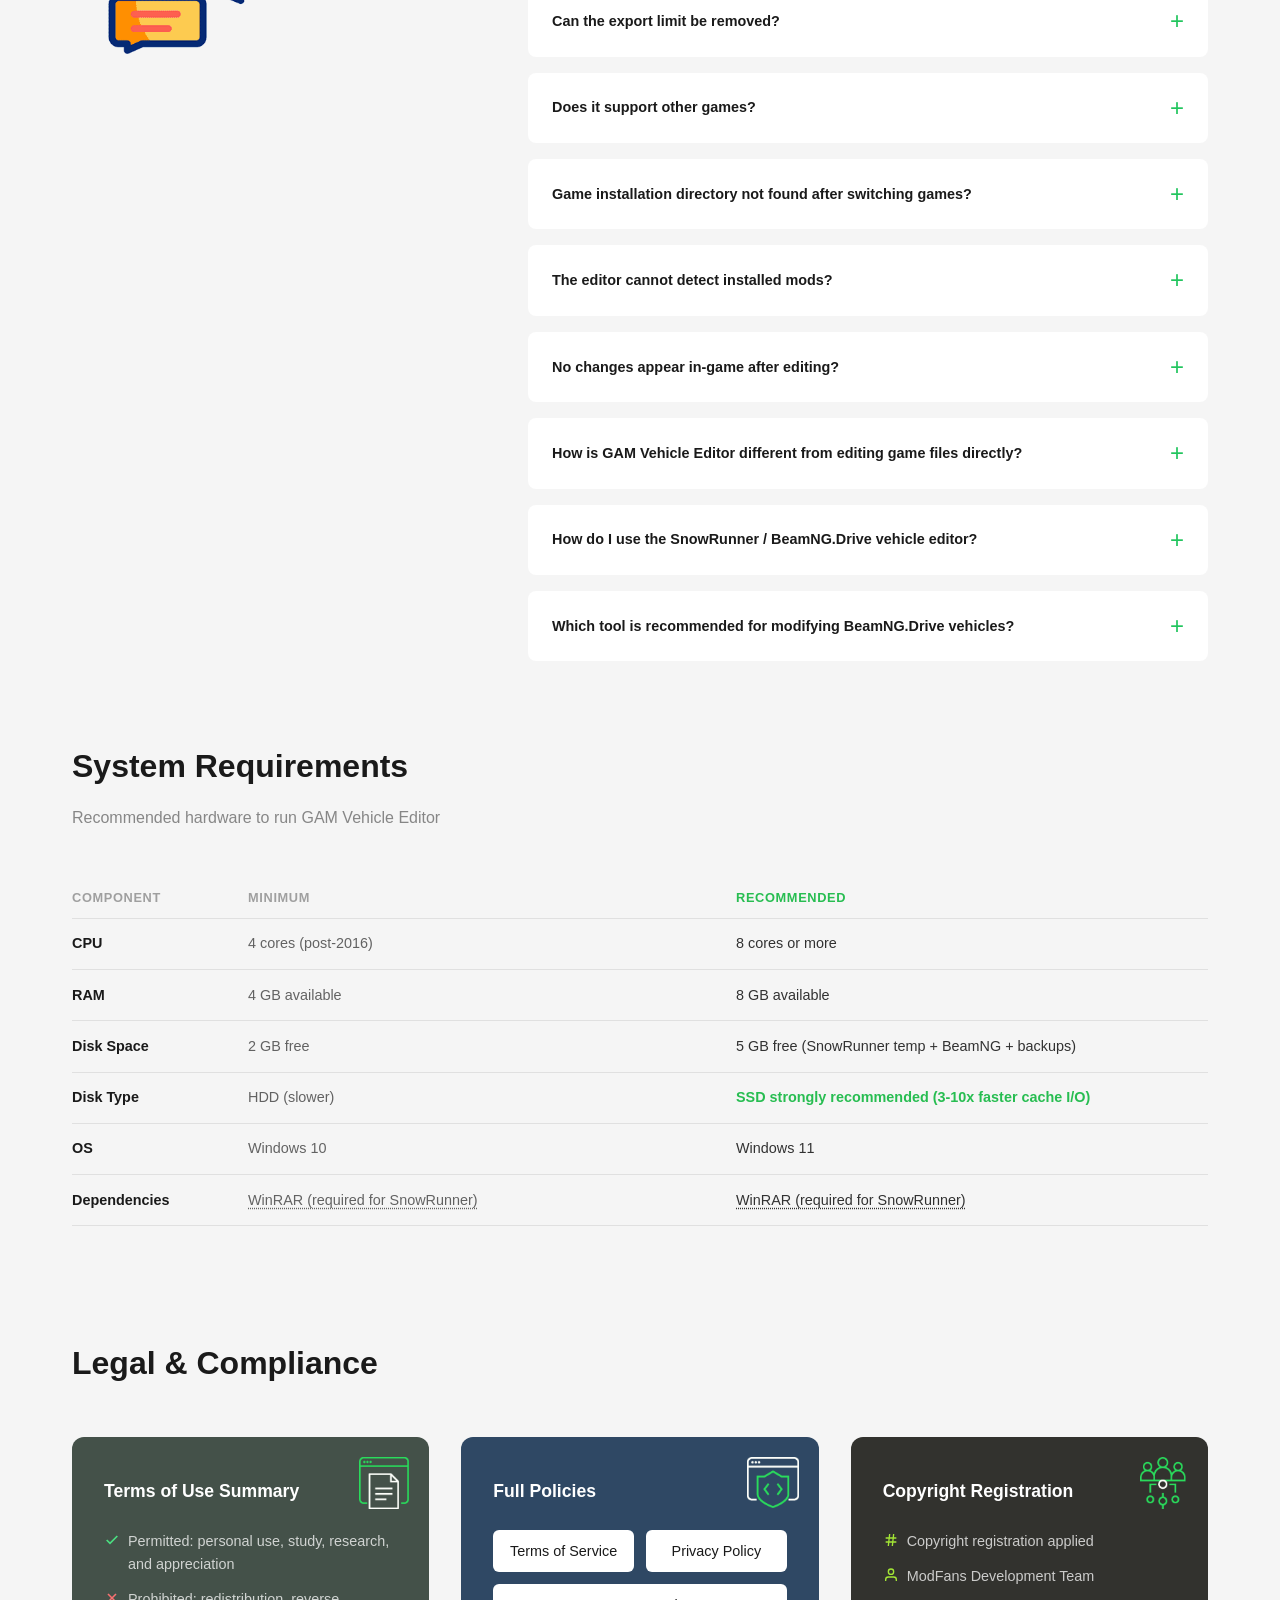
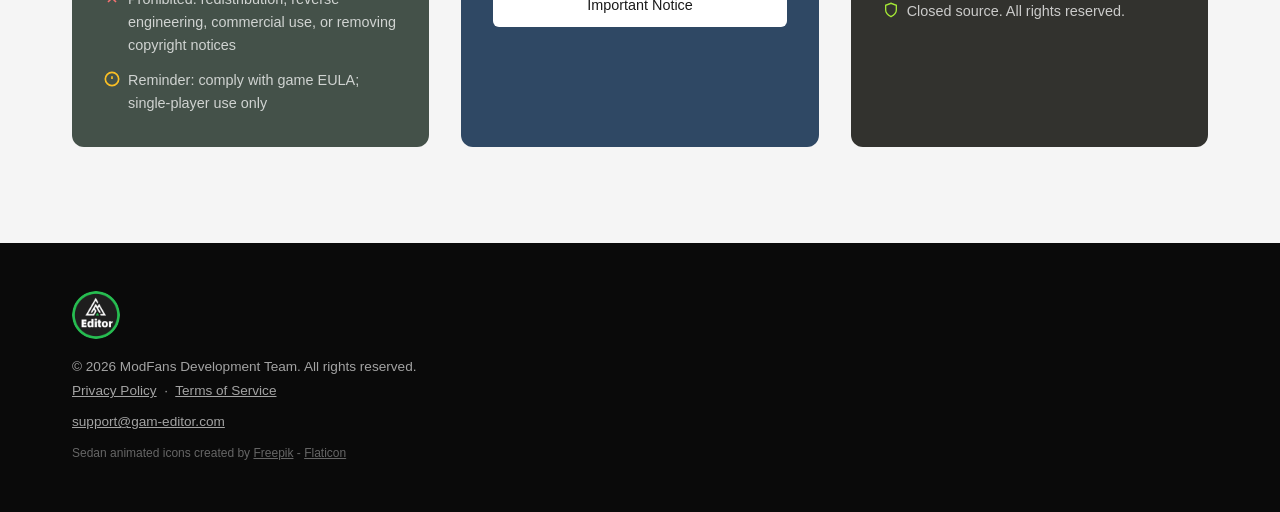
==== commit 6b4c8421: "fix: remove hardcoded Chinese v0.1.x changelog block" ====
--- a/index.html
+++ b/index.html
@@ -1507,22 +1507,6 @@
 
             <!-- 历史版本：动态渲染占位块 -->
             <div id="changelog-history"></div>
-
-            <!-- v0.1.x -->
-            <div style="margin-bottom: 2.5rem; border-left: 3px solid rgba(255,255,255,0.12); padding-left: 1.5rem;">
-                <div style="display:flex; align-items:center; gap:0.75rem; margin-bottom: 1rem;">
-                    <span style="background:rgba(255,255,255,0.1); color:rgba(255,255,255,0.6); font-size:0.8rem; font-weight:700; padding:0.2rem 0.7rem; border-radius:20px;">v0.1.x</span>
-                    <span style="color:rgba(255,255,255,0.35); font-size:0.82rem;">2026 早期版本</span>
-                </div>
-                <div style="color:rgba(255,255,255,0.65); font-size:0.875rem; line-height:1.7; padding-left:0.5rem;">
-                    · SnowRunner 载具编辑器核心功能<br>
-                    · 参数面板：悬架、发动机、变速箱等<br>
-                    · DLC / MOD 双路径扫描与缓存机制<br>
-                    · 双阶段保存（本地缓存 + 导出至游戏）<br>
-                    · 备份与还原支持<br>
-                    · 登录系统与会员权限控制
-                </div>
-            </div>
 
         </div>
 
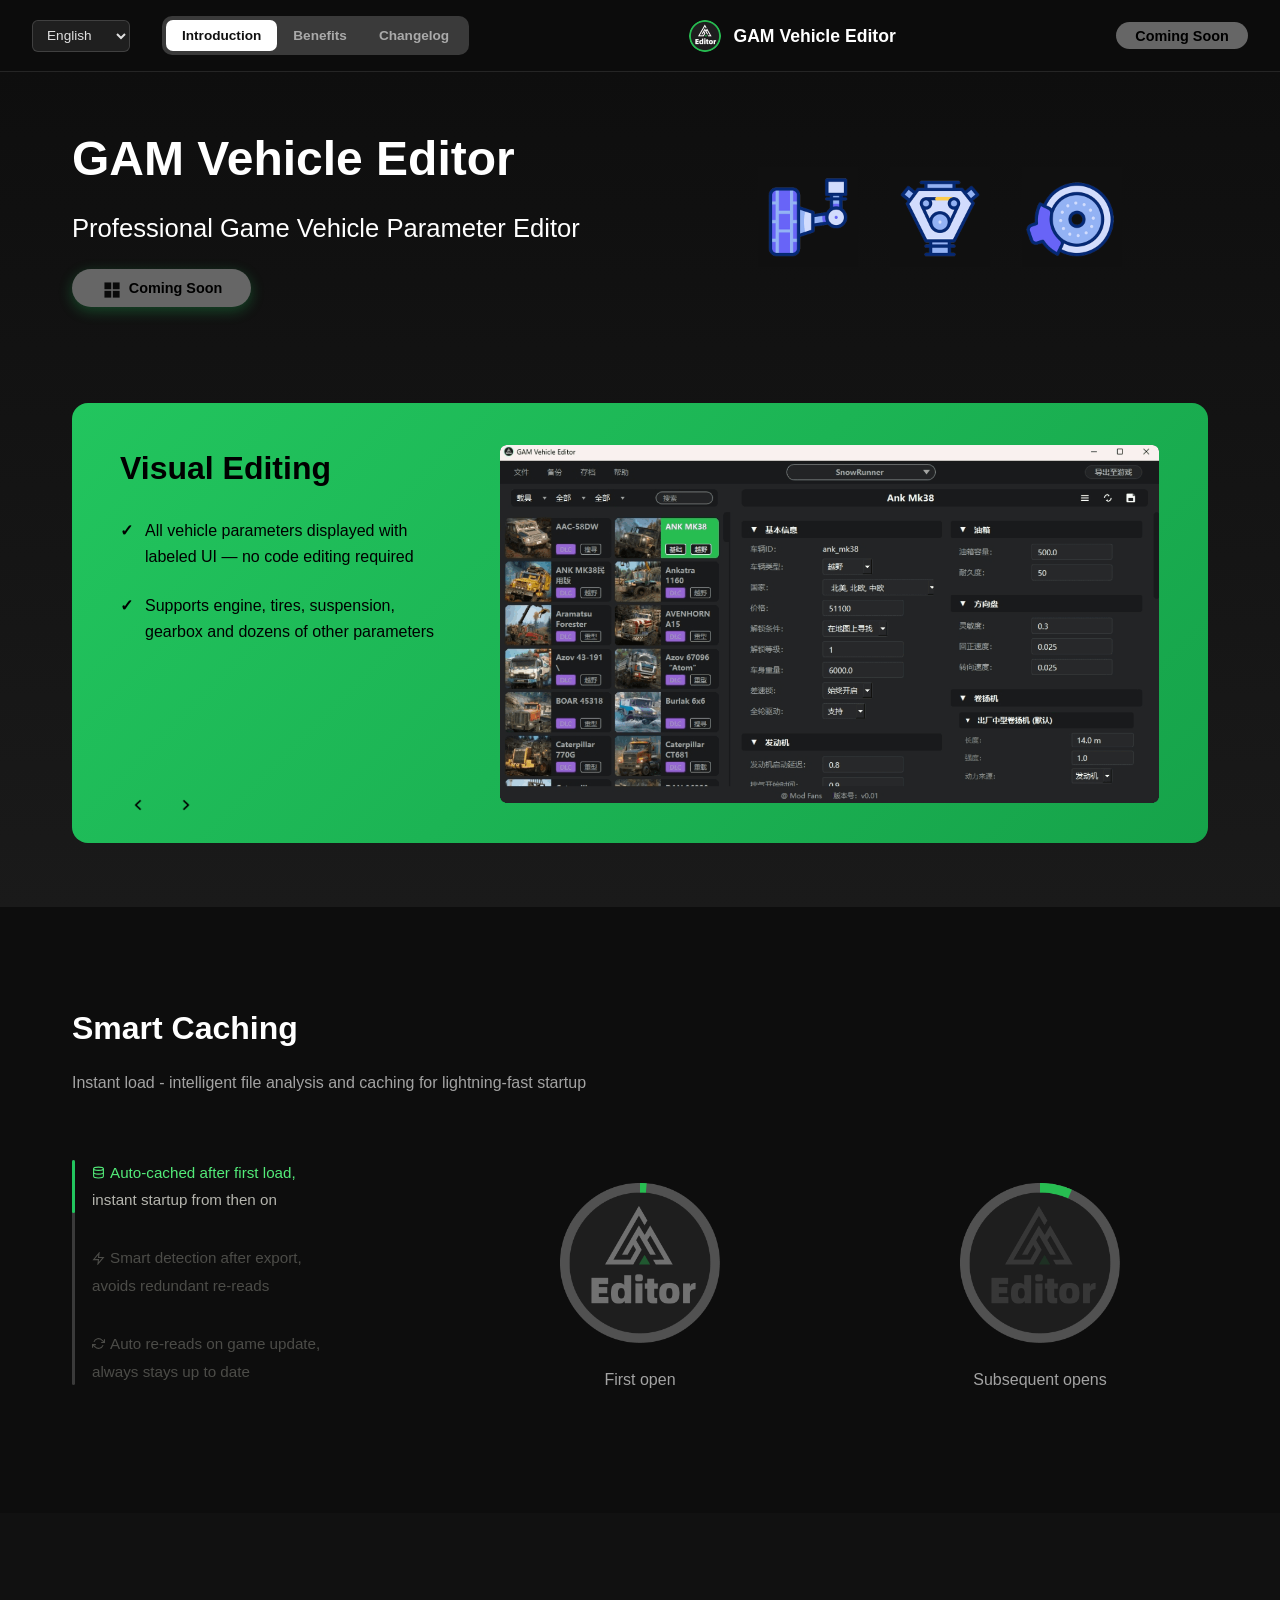
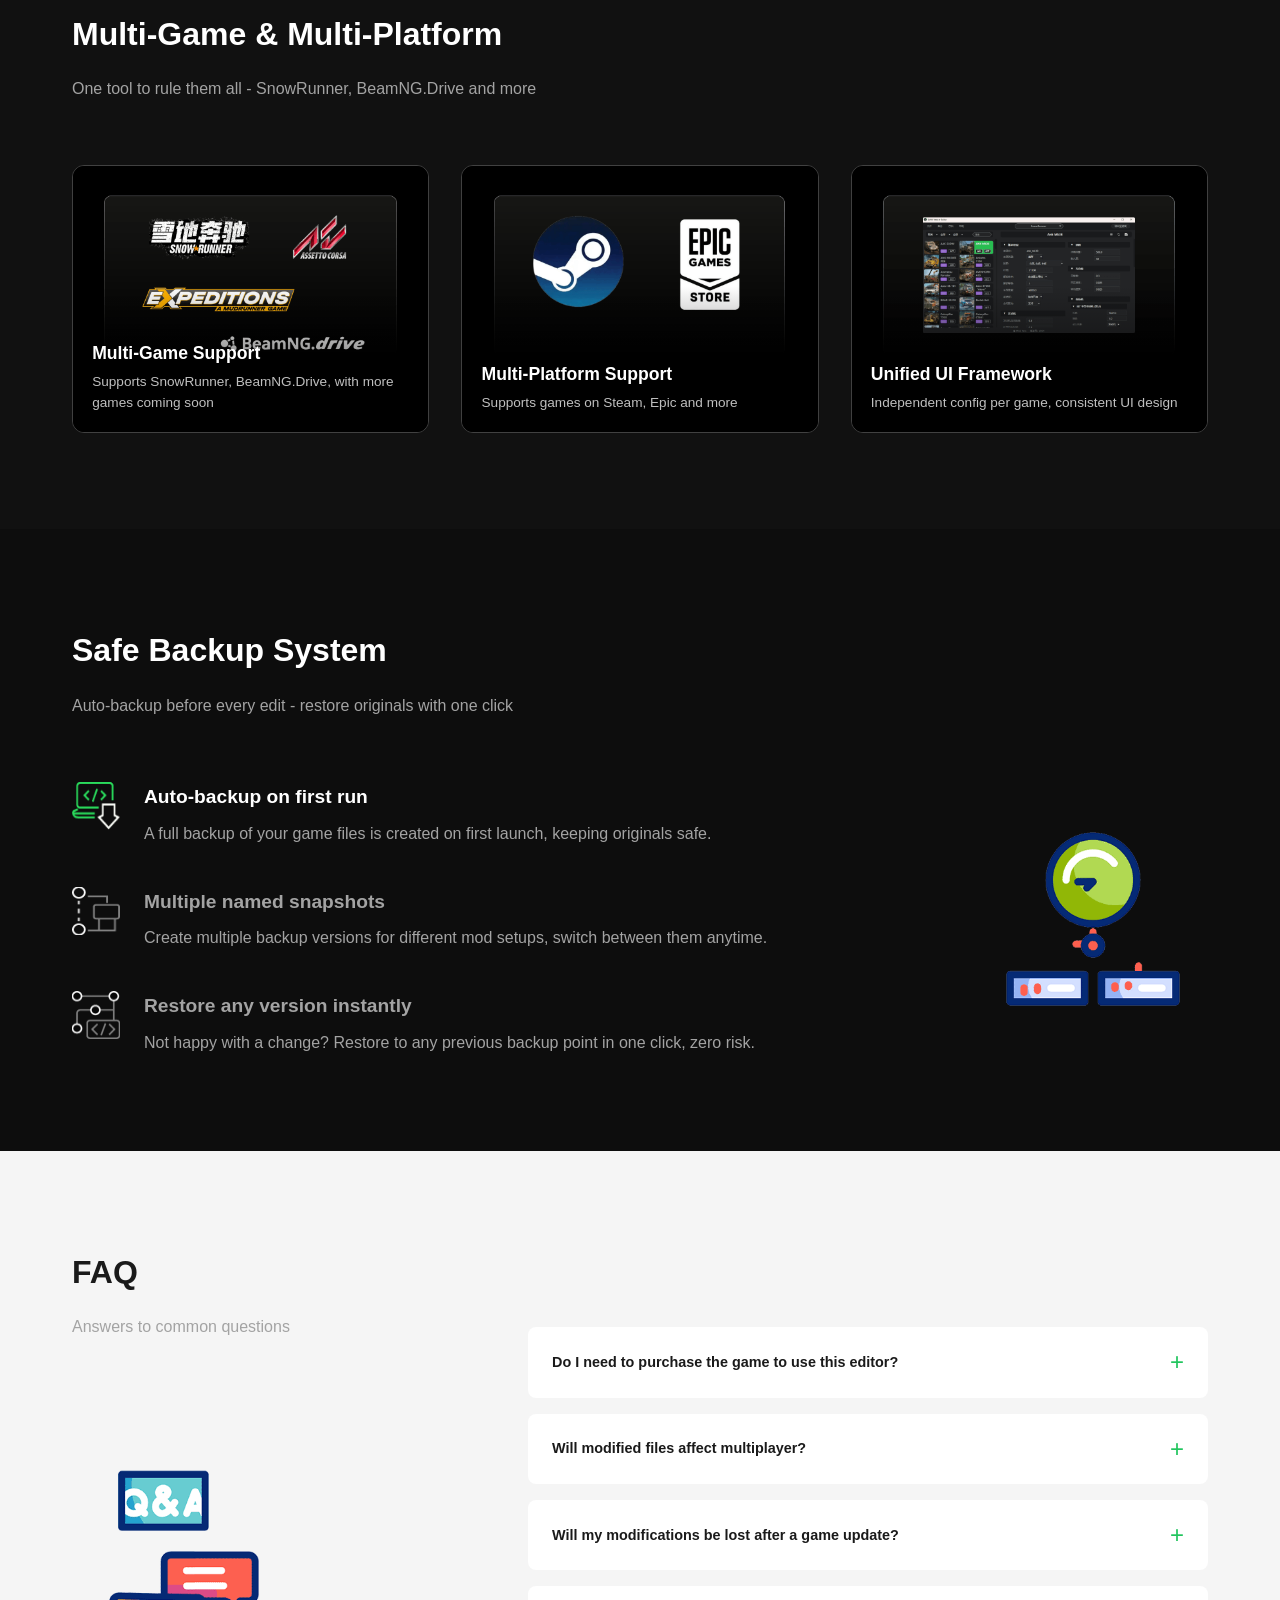
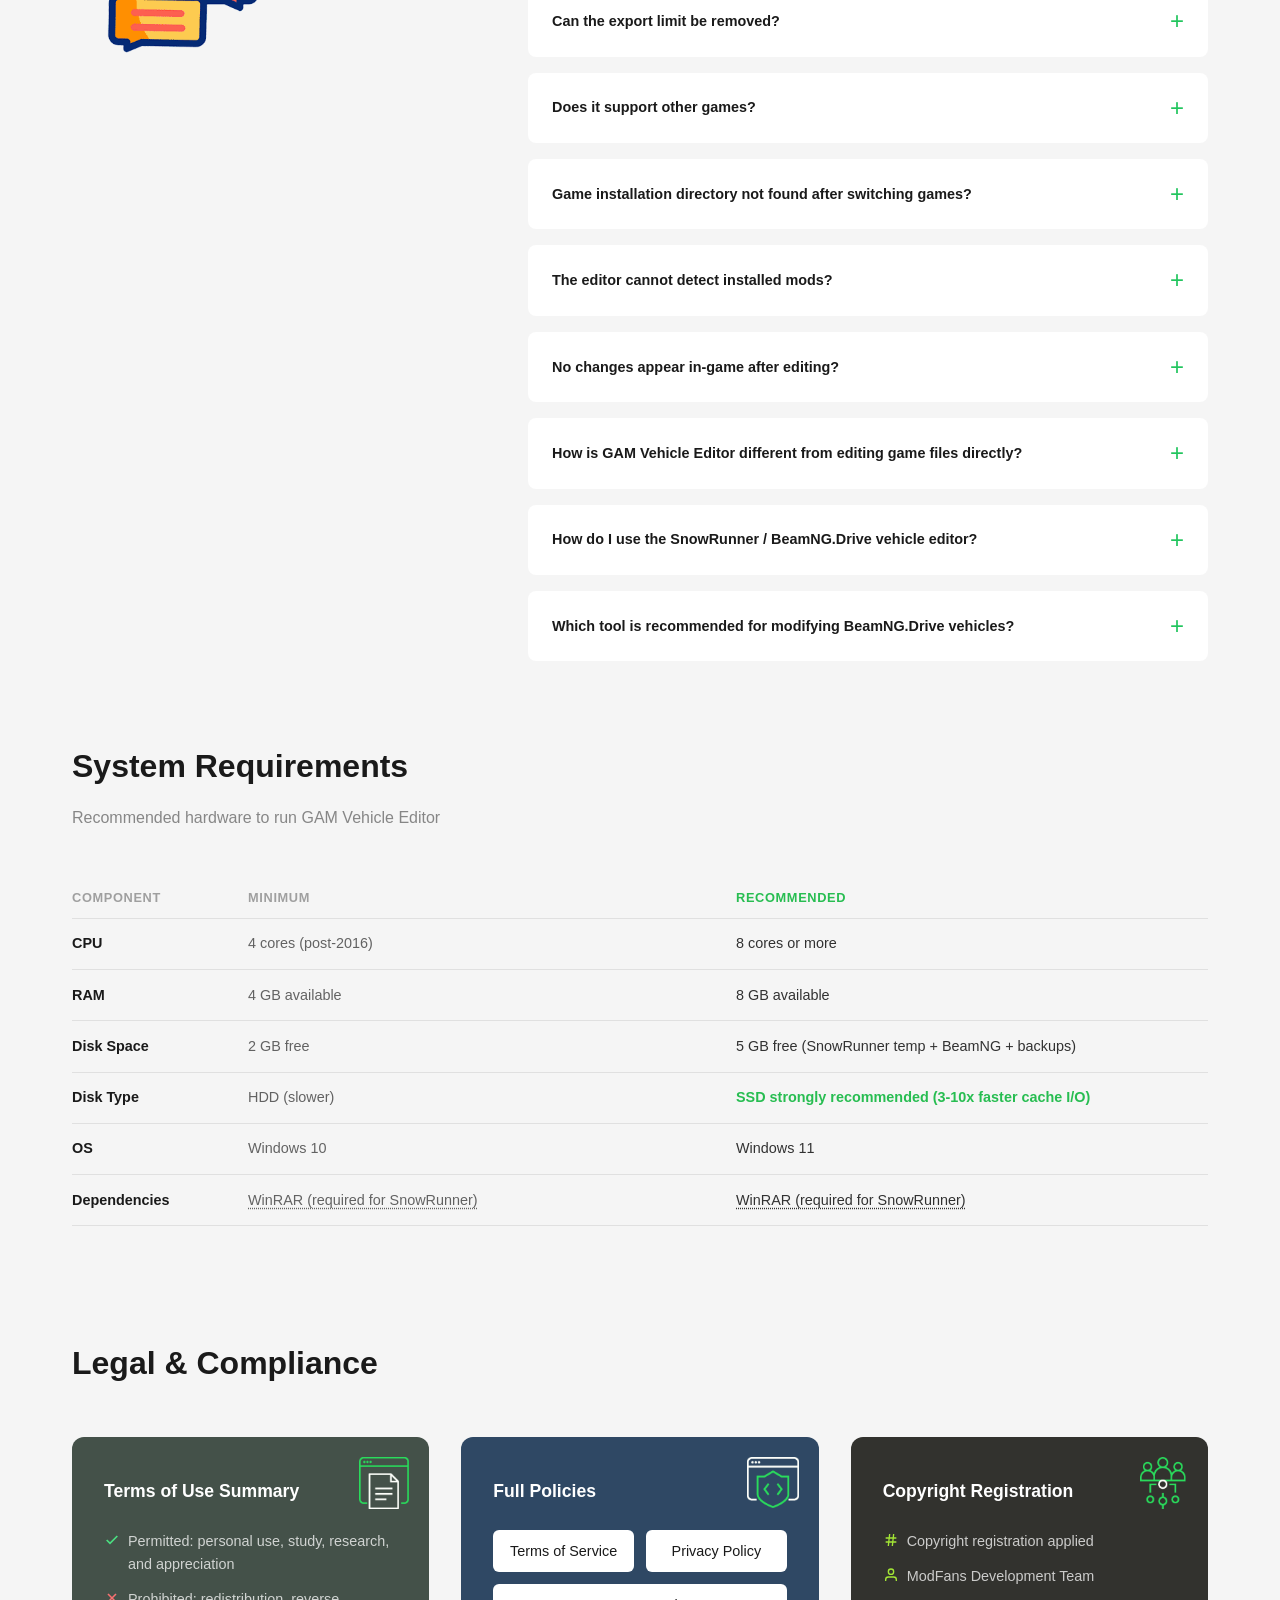
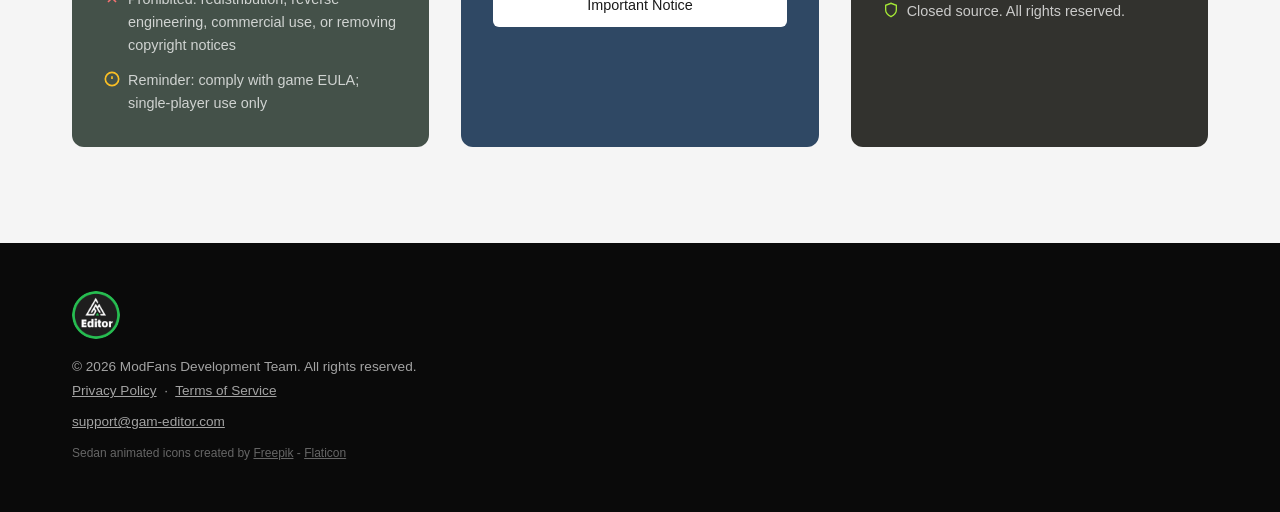
==== commit dc4ec289: "feat: add favicon to all pages" ====
--- a/index.html
+++ b/index.html
@@ -2,6 +2,8 @@
 <html lang="en">
 <head>
     <meta charset="UTF-8">
+      <link rel="icon" type="image/png" href="/favicon.png">
+      <link rel="apple-touch-icon" href="/favicon.png">
     <meta name="viewport" content="width=device-width, initial-scale=1.0">
     <title>GAM Vehicle Editor - Professional Game Vehicle Parameter Editor</title>
     <meta name="description" content="GAM Vehicle Editor is a visual vehicle parameter editor for gamers. Supports SnowRunner, BeamNG.Drive and more. Adjust suspensions, engines, gearboxes and dozens of parameters without editing code. Export to game with one click.">
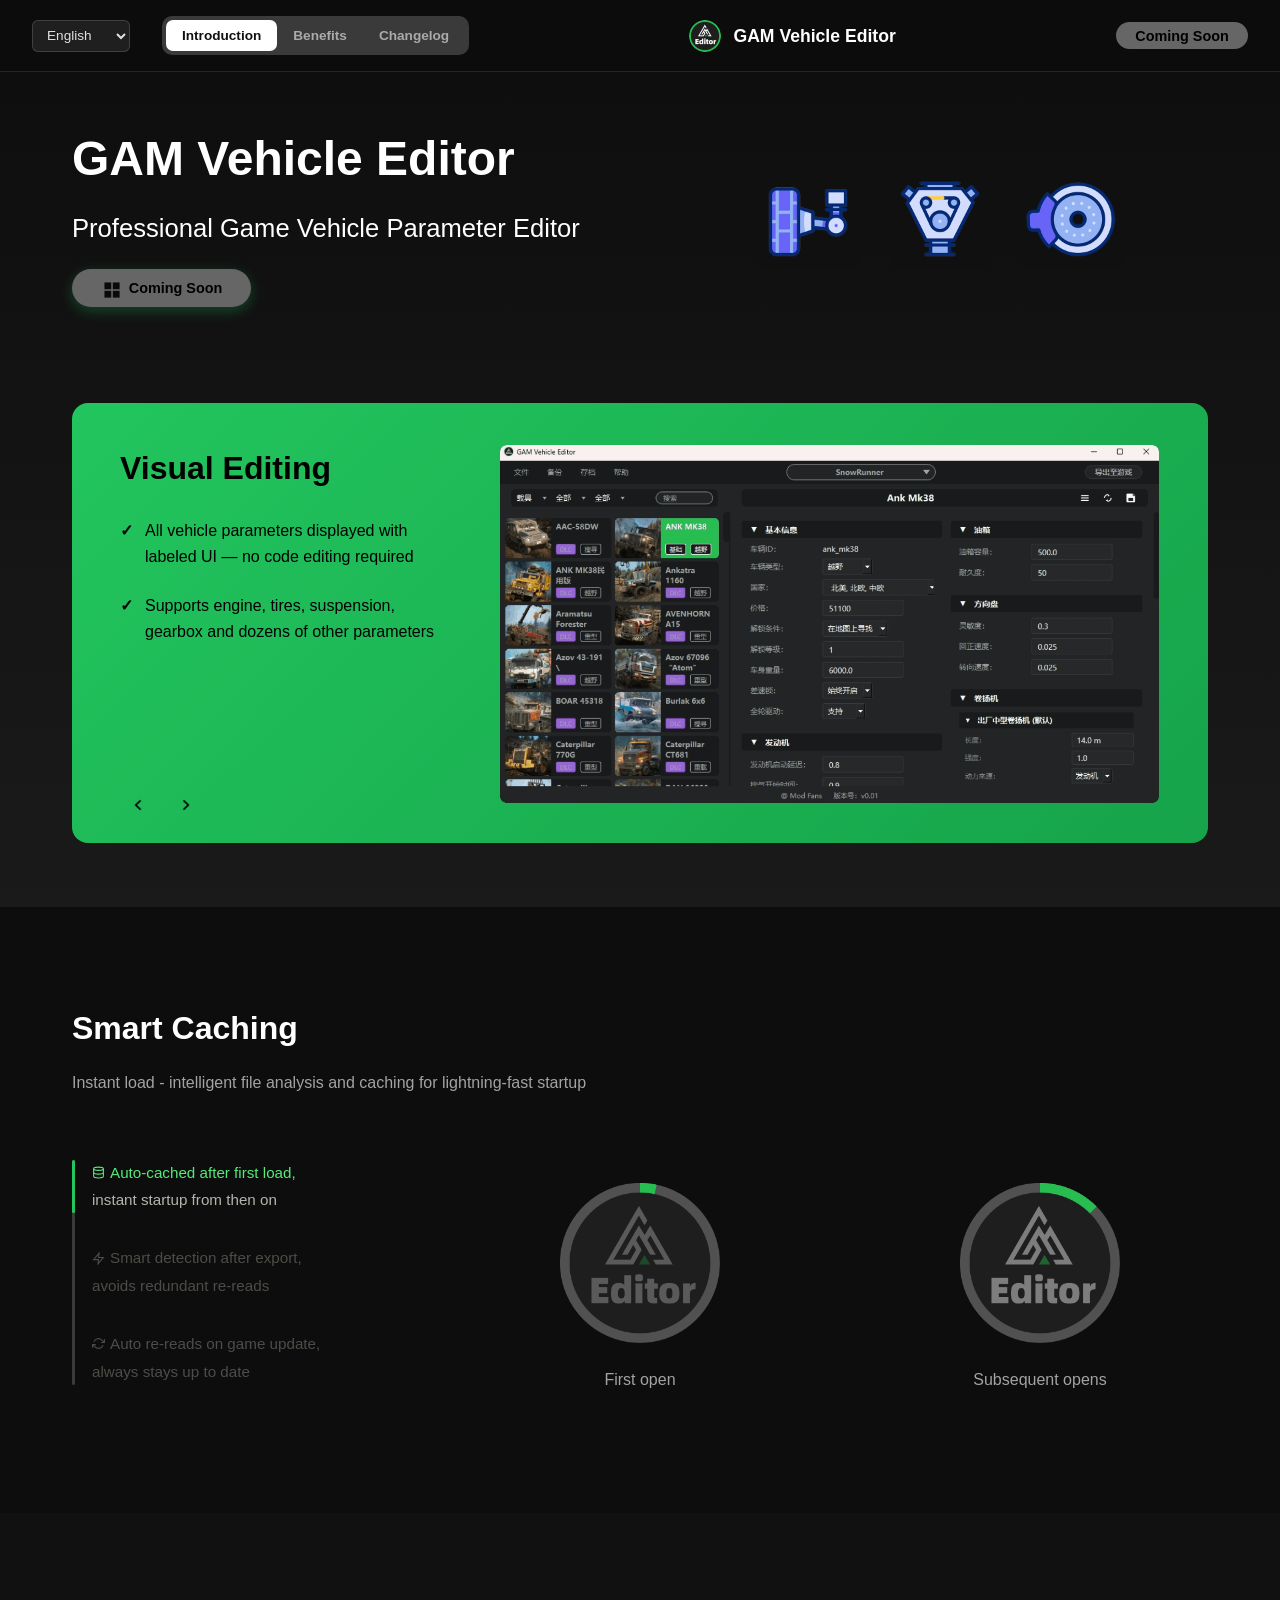
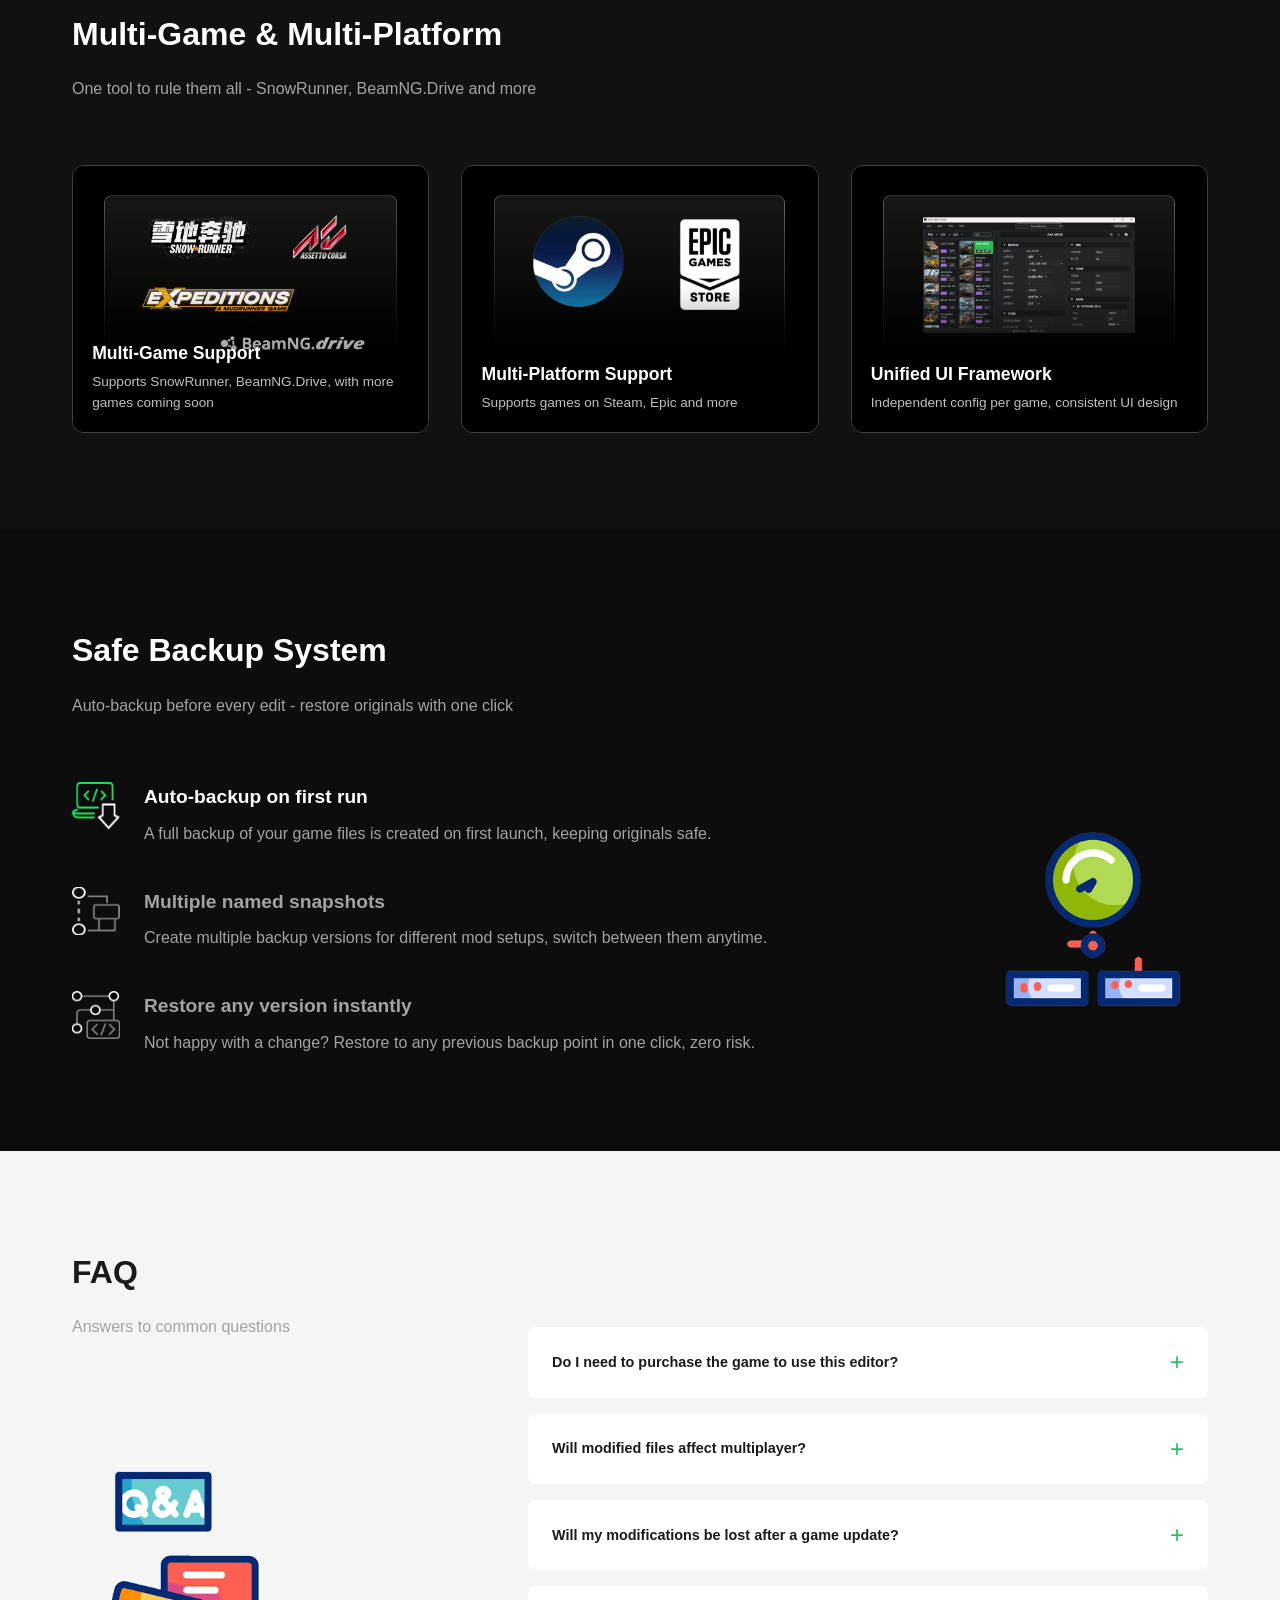
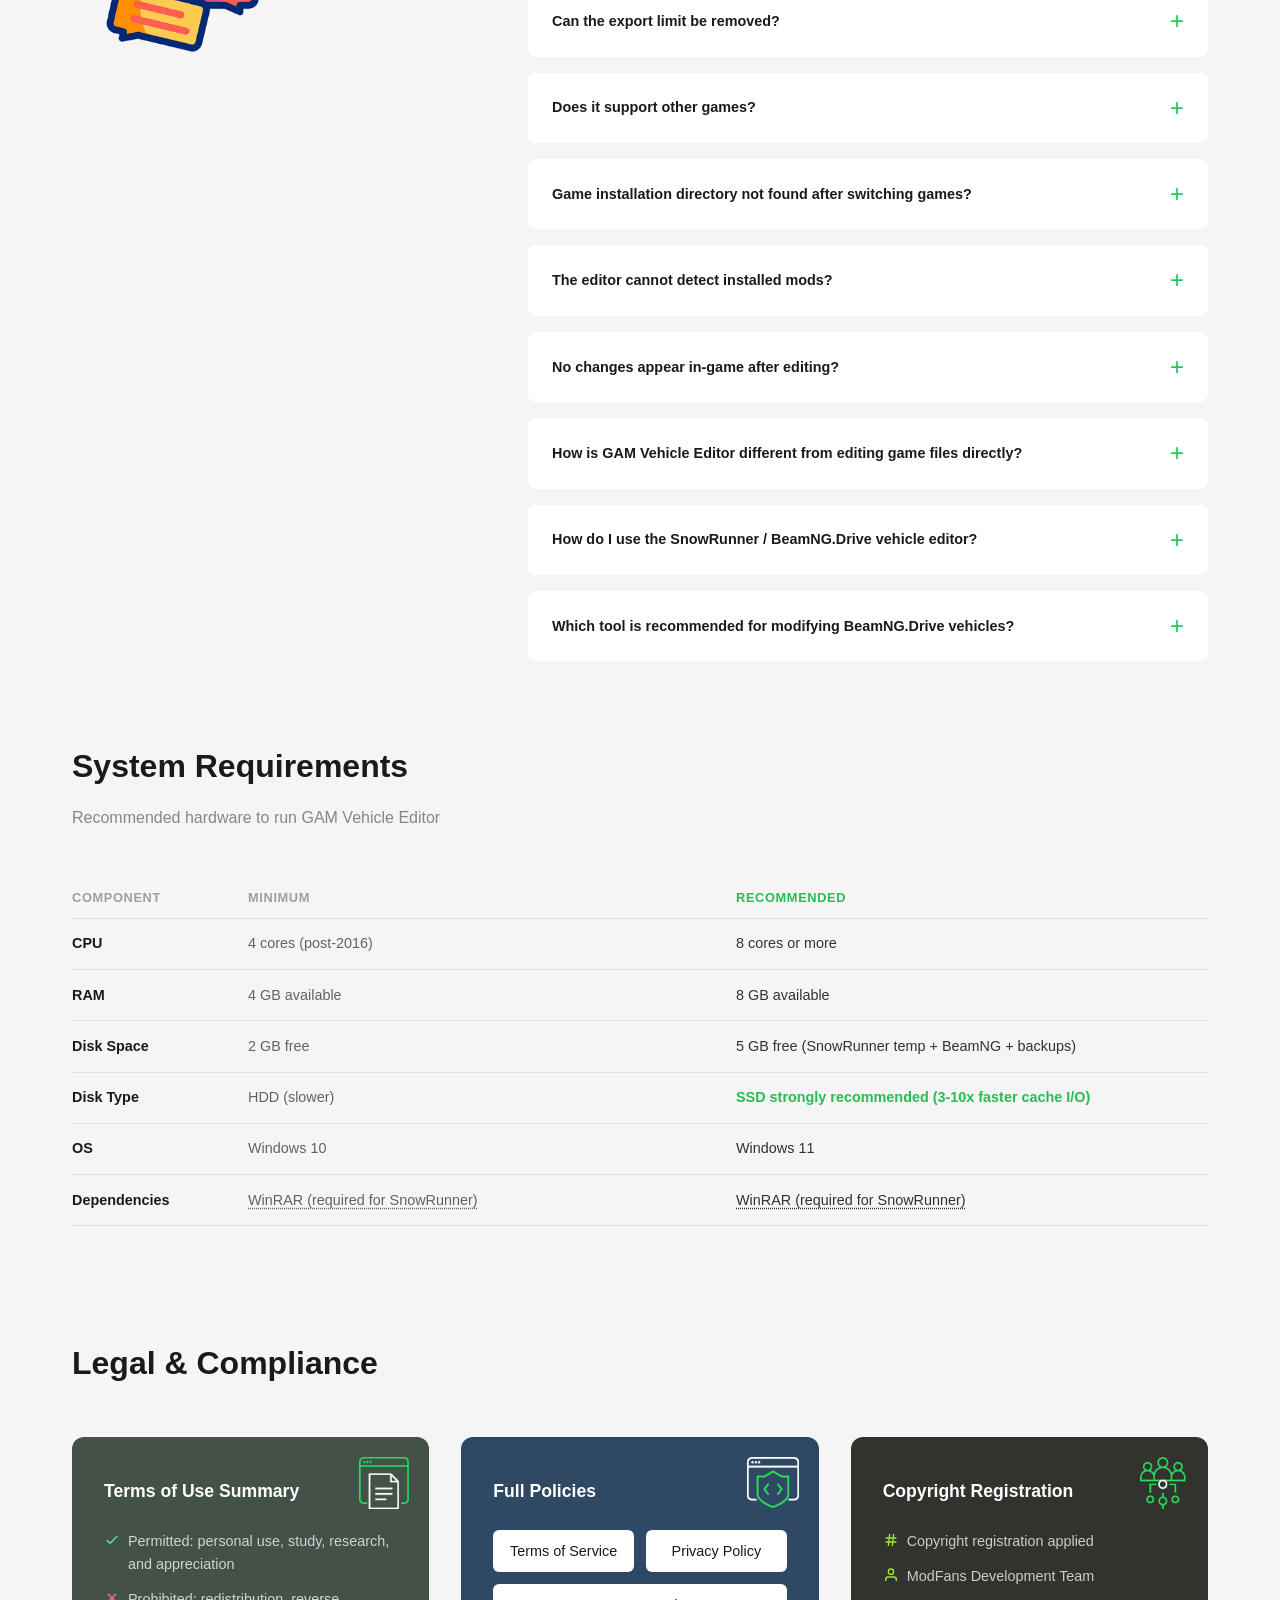
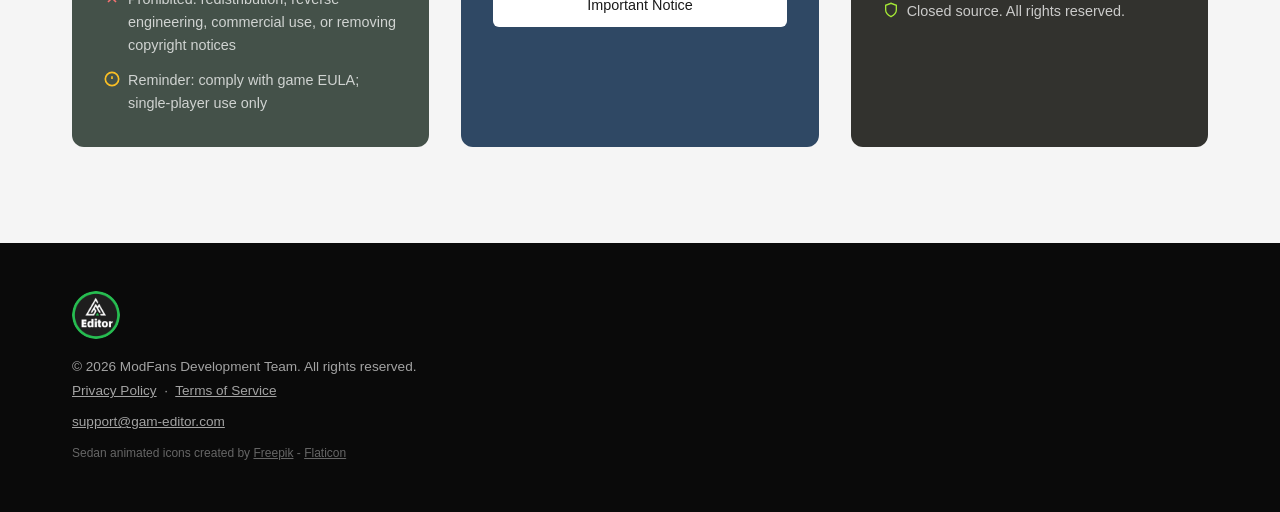
==== commit 5f80dd3c: "fix: update favicon to use R2 CDN editor_icon.png" ====
--- a/index.html
+++ b/index.html
@@ -2,8 +2,8 @@
 <html lang="en">
 <head>
     <meta charset="UTF-8">
-      <link rel="icon" type="image/png" href="/favicon.png">
-      <link rel="apple-touch-icon" href="/favicon.png">
+      <link rel="icon" type="image/png" href="https://assets.gam-editor.com/image/editor_icon.png">
+      <link rel="apple-touch-icon" href="https://assets.gam-editor.com/image/editor_icon.png">
     <meta name="viewport" content="width=device-width, initial-scale=1.0">
     <title>GAM Vehicle Editor - Professional Game Vehicle Parameter Editor</title>
     <meta name="description" content="GAM Vehicle Editor is a visual vehicle parameter editor for gamers. Supports SnowRunner, BeamNG.Drive and more. Adjust suspensions, engines, gearboxes and dozens of parameters without editing code. Export to game with one click.">
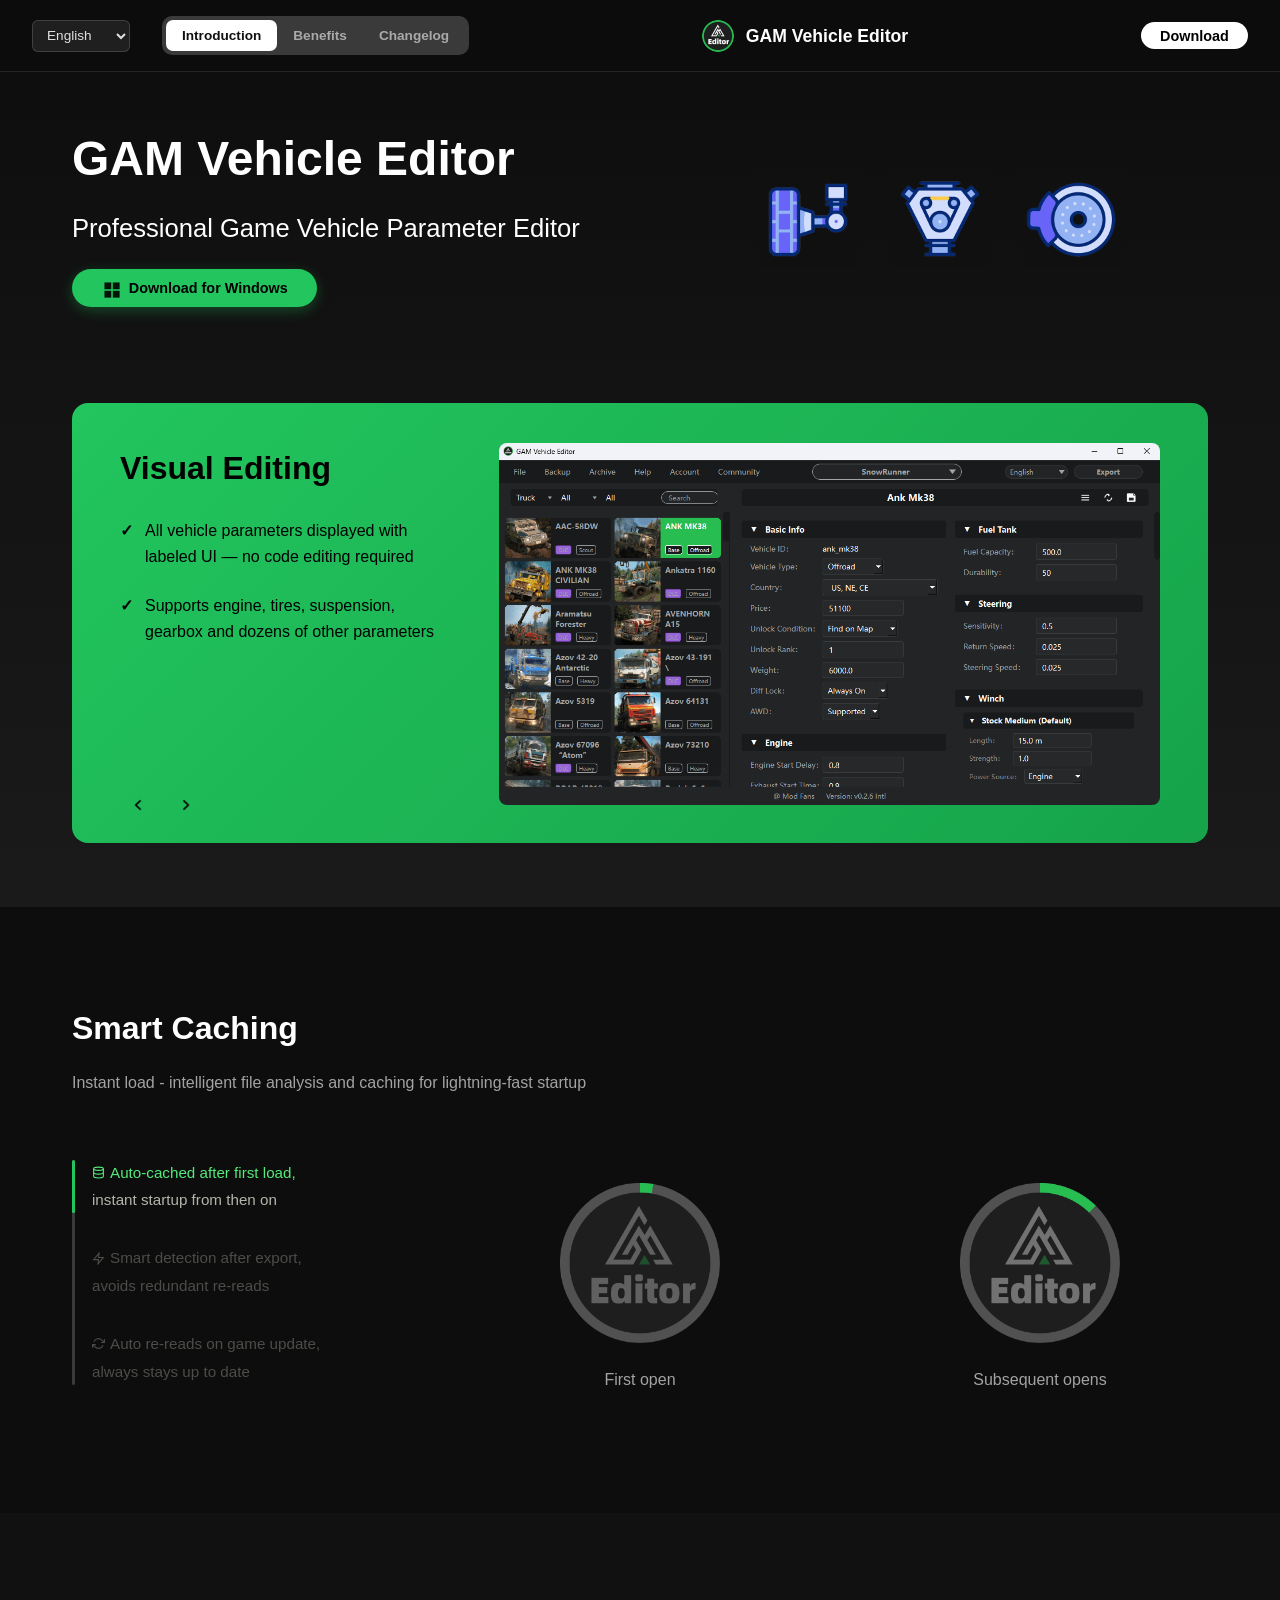
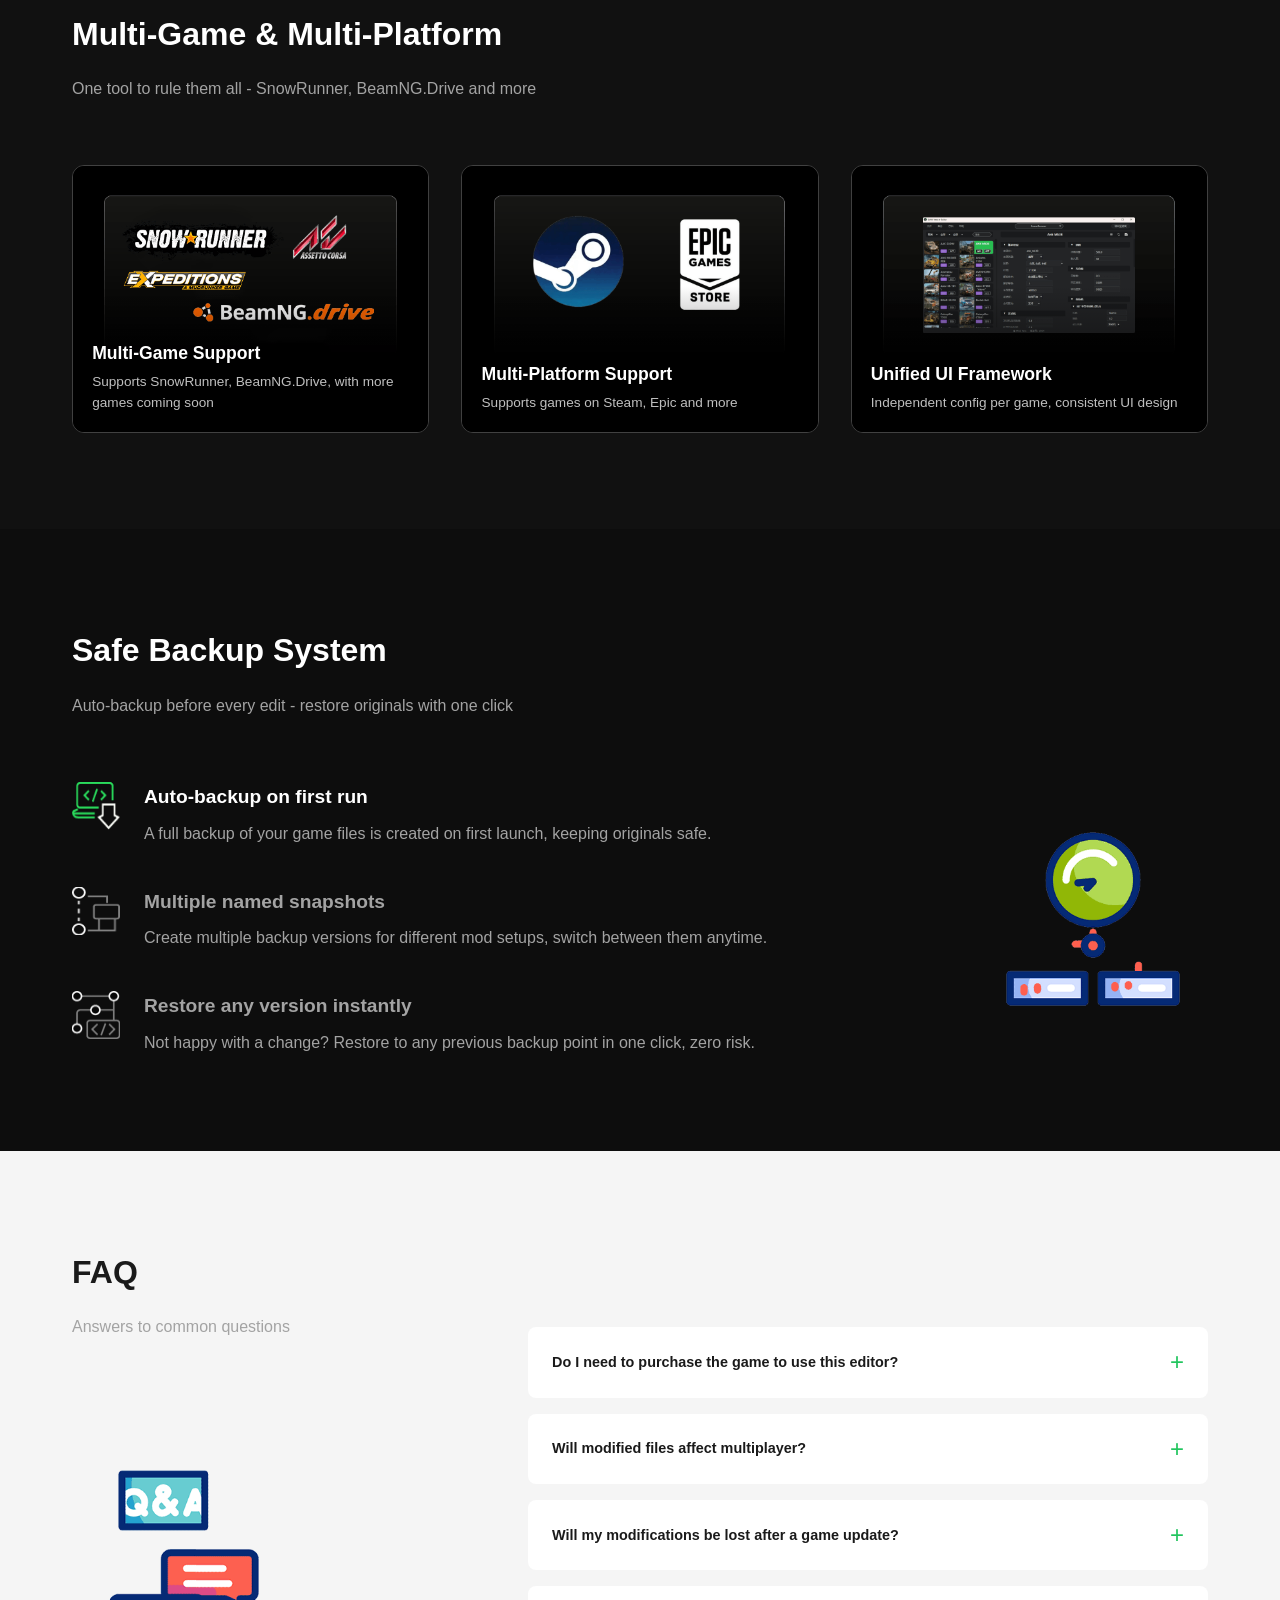
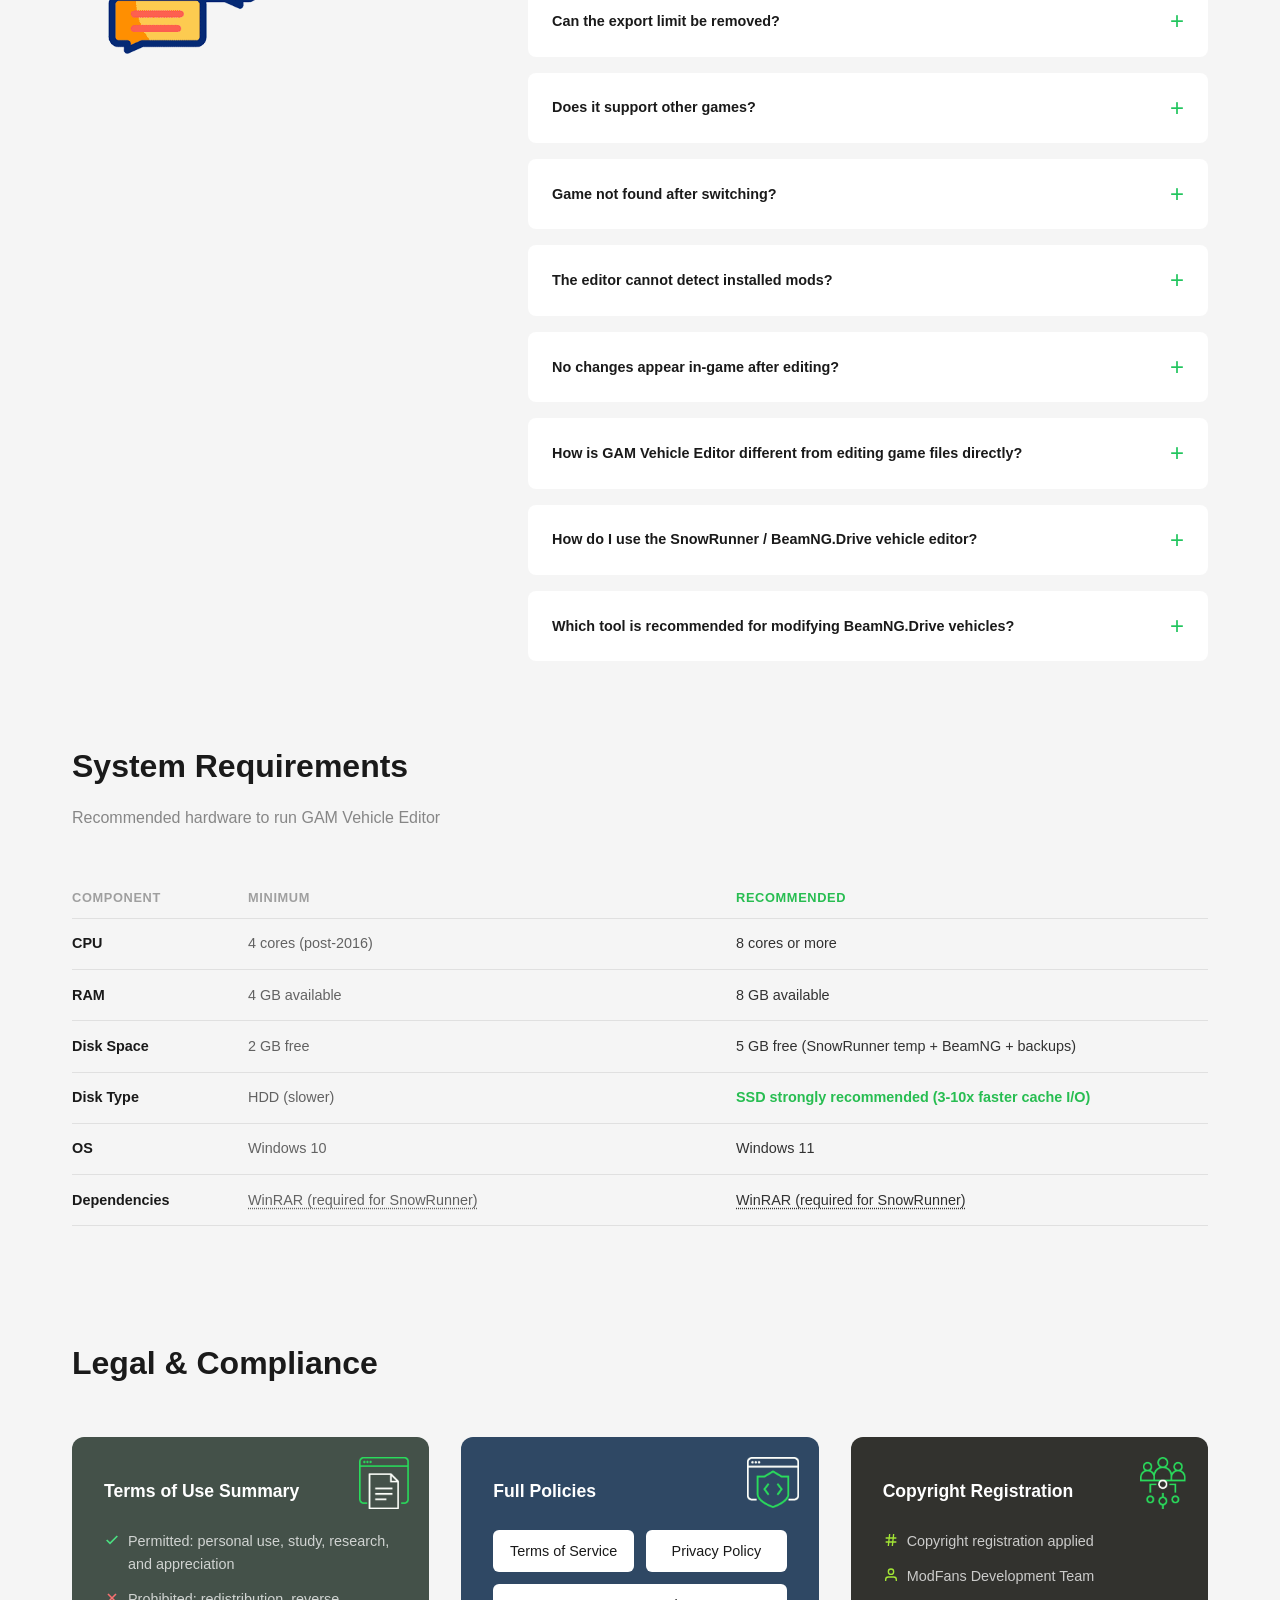
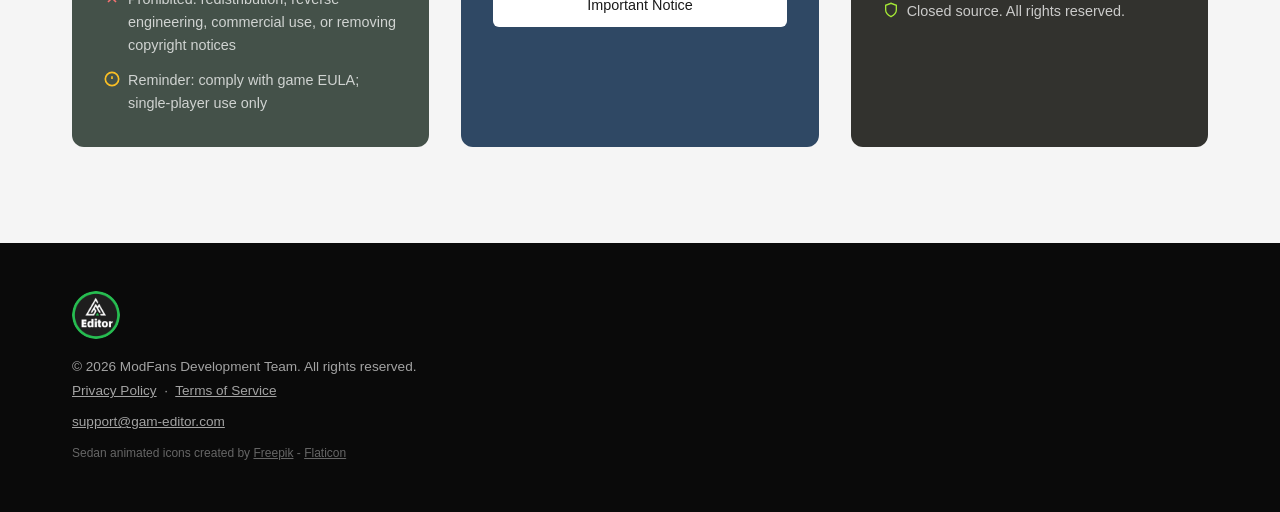
==== commit 206e0bff: "Add files via upload" ====
--- a/index.html
+++ b/index.html
@@ -1,3423 +1,3608 @@
-﻿<!DOCTYPE html>
-<html lang="en">
-<head>
-    <meta charset="UTF-8">
-      <link rel="icon" type="image/png" href="https://assets.gam-editor.com/image/editor_icon.png">
-      <link rel="apple-touch-icon" href="https://assets.gam-editor.com/image/editor_icon.png">
-    <meta name="viewport" content="width=device-width, initial-scale=1.0">
-    <title>GAM Vehicle Editor - Professional Game Vehicle Parameter Editor</title>
-    <meta name="description" content="GAM Vehicle Editor is a visual vehicle parameter editor for gamers. Supports SnowRunner, BeamNG.Drive and more. Adjust suspensions, engines, gearboxes and dozens of parameters without editing code. Export to game with one click.">
-    <style>
-        * {
-            margin: 0;
-            padding: 0;
-            box-sizing: border-box;
-        }
-        
-        body {
-            font-family: -apple-system, BlinkMacSystemFont, "Segoe UI", Roboto, "Helvetica Neue", Arial, sans-serif;
-            background: #0d0d0d;
-            color: #ffffff;
-            line-height: 1.6;
-            overflow-x: hidden;
-        }
-        
-        .container {
-            max-width: 1200px;  /* ★ 调整项：全局容器最大宽度 */
-            margin: 0 auto;
-            padding: 0 2rem;
-        }
-        
-        /* 语言切换器 */
-        .lang-switcher {
-            display: flex;
-            align-items: center;
-        }
-        .lang-switcher select {
-            background: rgba(255,255,255,0.08);
-            color: #e0e0e0;
-            border: 1px solid rgba(255,255,255,0.15);
-            border-radius: 6px;
-            padding: 5px 10px;
-            font-size: 0.85rem;
-            cursor: pointer;
-            outline: none;
-            transition: border-color 0.2s;
-            height: 32px;
-        }
-        .lang-switcher select:hover {
-            border-color: rgba(255,255,255,0.35);
-        }
-        .lang-switcher select option {
-            background: #1a1a1a;
-            color: #e0e0e0;
-        }
-
-        /* 导航栏 */
-        .navbar {
-            position: fixed;
-            top: 0;
-            left: 0;
-            right: 0;
-            background: rgba(13, 13, 13, 0.95);
-            backdrop-filter: blur(10px);
-            border-bottom: 1px solid rgba(255, 255, 255, 0.1);
-            z-index: 1000;
-        }
-        
-        .navbar-content {
-            display: flex;
-            justify-content: space-between;
-            align-items: center;
-            padding: 1rem 2rem;
-            max-width: 1400px;          /* ★ 调整项：导航栏内容最大宽度 */
-            margin: 0 auto;
-        }
-        
-        .nav-left {
-            display: flex;
-            align-items: center;
-            gap: 2rem;
-        }
-        
-        .back-home {
-            color: #fff;
-            text-decoration: none;
-            display: flex;
-            align-items: center;
-            gap: 0.5rem;
-            font-size: 0.95rem;
-        }
-        
-        /* Pill 滑动 Tab 样式 */
-        .nav-tabs {
-            position: relative;
-            display: flex;
-            background: #3a3a3a;
-            border-radius: 10px;
-            padding: 4px;
-            gap: 0;
-        }
-        
-        /* 滑动白色背景块 — 位置/宽度由 JS 动态设置 */
-        .nav-tabs-slider {
-            position: absolute;
-            top: 4px;
-            bottom: 4px;
-            left: 4px;
-            width: 0;
-            background: #ffffff;
-            border-radius: 7px;
-            transition: left 0.25s cubic-bezier(0.4, 0, 0.2, 1),
-                        width 0.25s cubic-bezier(0.4, 0, 0.2, 1);
-        }
-        
-        .nav-tab {
-            position: relative;
-            z-index: 1;
-            padding: 0.3rem 1rem; /* ★ 调整项：Tab按钮大小，上下/左右内边距 */
-            border-radius: 6px;
-            font-size: 0.85rem; /* ★ 调整项：Tab按钮字号 */
-            font-weight: 600;
-            cursor: pointer;
-            color: #aaaaaa;
-            transition: color 0.25s ease;
-            border: none;
-            background: transparent;
-            user-select: none;
-            white-space: nowrap;
-        }
-        
-        .nav-tab.active {
-            color: #111111;
-        }
-        
-        .nav-tab:not(.active) {
-            color: #aaaaaa;
-        }
-        
-        .nav-logo {
-            display: flex;
-            align-items: center;
-            gap: 0.75rem;
-        }
-        
-        .nav-logo img {
-            width: 32px;
-            height: 32px;
-            border-radius: 50%;
-        }
-        
-        .nav-logo span {
-            font-weight: 600;
-            font-size: 1.1rem;
-        }
-        
-        .download-btn {
-            background: #ffffff; /* ★ 调整项：右上角下载按钮背景色 */
-            color: #000;
-            border: none;
-            padding: 0.35rem 1.2rem; /* ★ 调整项：上下 padding 控制按钮高度 */
-            border-radius: 20px;
-            font-weight: 700;
-            cursor: pointer;
-            font-size: 0.9rem;
-        }
-        
-        /* 下载面板 */
-        .download-panel {
-            display: none;
-            background: #0d0d0d;         /* ★ 调整项：下载面板底色 */
-            position: fixed;
-            top: 61px;                   /* ★ 调整项：导航栏高度补偿 */
-            left: 0;
-            right: 0;
-            bottom: 0;
-            overflow-y: auto;
-            z-index: 999;
-            padding: 2.5rem 0 3rem;
-            animation: slideDownPanel 0.35s ease;
-        }
-        
-        .download-panel.active {
-            display: block;
-        }
-        
-        @keyframes slideDownPanel {
-            from { opacity: 0; transform: translateY(-10px); }
-            to   { opacity: 1; transform: translateY(0); }
-        }
-
-        /* 弹窗滚动区域自定义滚动条 */
-        #terms-modal ::-webkit-scrollbar,
-        #privacy-modal ::-webkit-scrollbar {
-            width: 6px;
-        }
-        #terms-modal ::-webkit-scrollbar-track,
-        #privacy-modal ::-webkit-scrollbar-track {
-            background: transparent;
-        }
-        #terms-modal ::-webkit-scrollbar-thumb,
-        #privacy-modal ::-webkit-scrollbar-thumb {
-            background: rgba(255,255,255,0.2);
-            border-radius: 3px;
-        }
-        #terms-modal ::-webkit-scrollbar-thumb:hover,
-        #privacy-modal ::-webkit-scrollbar-thumb:hover {
-            background: rgba(255,255,255,0.4);
-        }
-
-        /* 面板顶部标题行（在卡片外部） */
-        .download-panel-header {
-            max-width: 1200px;
-            margin: 0 auto 1.5rem;
-            padding: 0 2rem;
-            display: flex;
-            align-items: center;
-            justify-content: space-between;
-        }
-
-        .download-panel-title {
-            font-size: 1.6rem;
-            font-weight: 700;
-            color: #fff;
-            margin: 0;
-        }
-        
-        .download-panel-close {
-            background: none;
-            border: none;
-            color: #fff;
-            font-size: 2rem;
-            cursor: pointer;
-            line-height: 1;
-            opacity: 0.6;
-            transition: opacity 0.2s;
-            padding: 0;
-        }
-        
-        .download-panel-close:hover { opacity: 1; }
-
-        /* 内容卡片（深色底色） */
-        .download-panel-card {
-            max-width: 1200px;
-            margin: 0 auto;
-            padding: 2.5rem 3rem;
-            background: #171716;         /* ★ 调整项：内容卡片底色 */
-            border-radius: 12px;
-        }
-        
-        .download-panel-inner {
-            display: grid;
-            grid-template-columns: 1fr 1.4fr;  /* ★ 调整项：右列截图列更宽 */
-            gap: 3rem;
-            align-items: center;              /* ★ 调整项：内容垂直居中 */
-        }
-        
-        .download-panel h2 {
-            font-size: 1.5rem;
-            font-weight: 700;
-            color: #fff;
-            margin-bottom: 0.75rem;
-        }
-        
-        .download-panel-subtitle {
-            color: #a3a3a3;
-            font-size: 0.95rem;
-            margin-bottom: 1.5rem;
-        }
-        
-        .download-panel-steps {
-            list-style: none;
-            padding: 0;
-            margin: 0 0 2rem 0;
-        }
-        
-        .download-panel-steps li {
-            color: #c8c8c8;
-            font-size: 0.9rem;
-            padding: 0.3rem 0;
-            display: flex;
-            align-items: flex-start;
-            gap: 0.5rem;
-        }
-        
-        .download-panel-steps li::before {
-            content: '•';
-            color: #22c55e;
-            flex-shrink: 0;
-            margin-top: 1px;
-        }
-        
-        .download-panel-cta-title {
-            font-weight: 700;
-            font-size: 1rem;
-            color: #fff;
-            margin-bottom: 0.4rem;
-        }
-        
-        .download-panel-link {
-            font-size: 0.85rem;
-            color: #a3a3a3;
-            margin-bottom: 1.2rem;
-            display: block;              /* ★ 调整项：了解链接独占一行 */
-        }
-
-        .download-panel-link-icon {
-            display: inline-flex;
-            align-items: center;
-            color: #a3a3a3;
-            text-decoration: none;
-            font-size: 0.85rem;
-            gap: 4px;
-            transition: color 0.2s;
-        }
-
-        .download-panel-link-icon:hover {
-            color: #fff;
-        }
-        
-        .download-panel-btn {
-            display: inline-flex;
-            align-items: center;
-            gap: 0.6rem;
-            background: #22c55e;
-            color: #000;
-            border: none;
-            padding: 0.6rem 2rem;
-            border-radius: 6px;         /* ★ 调整项：下载按钮圆角 */
-            font-weight: 700;
-            font-size: 1rem;
-            cursor: pointer;
-            text-decoration: none;
-            transition: background 0.2s;
-        }
-        
-        .download-panel-btn:hover { background: #16a34a; }
-        
-        .download-panel-unsupported {
-            margin-top: 0.8rem;
-            color: rgba(255,255,255,0.35);
-            font-size: 0.85rem;
-            display: flex;
-            align-items: center;
-            gap: 0.5rem;                 /* ★ 调整项：图标转文字间距更紧凑 */
-        }
-
-        .download-panel-unsupported svg {
-            vertical-align: middle;
-            opacity: 0.5;
-        }
-
-        .download-panel-unsupported span {
-            display: inline-flex;
-            align-items: center;
-            gap: 4px;
-        }
-        
-        .download-panel-screenshot {
-            border-radius: 10px;
-            overflow: hidden;
-            border: 1px solid rgba(255,255,255,0.1);
-        }
-        
-        .download-panel-screenshot img {
-            width: 100%;
-            height: auto;
-            display: block;
-        }
-        
-        section {
-            padding: 6rem 2rem;
-        }
-        
-        h2 {
-            font-size: 2rem;
-            font-weight: 700;
-            text-align: left;
-            margin-bottom: 1rem;
-        }
-        
-        .section-subtitle {
-            text-align: left;
-            color: #a3a3a3;
-            margin-bottom: 4rem;
-        }
-        
-        /* Hero 区域 */
-        .hero {
-            padding: 8rem 2rem 4rem;
-            background: linear-gradient(180deg, #0d0d0d 0%, #1a1a1a 100%);
-        }
-        
-        .hero-content {
-            display: grid;
-            grid-template-columns: 1fr 1fr;
-            gap: 4rem;
-            align-items: center;
-        }
-        
-        .hero-text h1 {
-            font-size: 3rem;
-            font-weight: 700;
-            margin-bottom: 1rem;
-            line-height: 1.3; /* ★ 调整项A：Hero标题两行间距 */
-        }
-        
-        .hero-text h1 span {
-            color: #22c55e;
-        }
-        
-        .hero-text p {
-            font-size: 1.1rem;
-            color: #a3a3a3;
-            margin: 1.5rem 0 2rem;
-            line-height: 1.8;
-        }
-        
-        .cta-button {
-            background: #22c55e;         /* ★ 调整项①：按钮背景色 */
-            color: #000;                 /* ★ 调整项②：按钮文字颜色 */
-            border: none;
-            padding: 0.5rem 1.8rem;      /* ★ 调整项③：上下 padding=按钮高度，左右 padding=按钮宽度 */
-            border-radius: 24px;         /* ★ 调整项④：圆角大小，越大越圆 */
-            font-weight: 600;
-            cursor: pointer;
-            font-size: 0.9rem;           /* ★ 调整项⑤：按钮文字大小 */
-            transition: all 0.3s ease;
-            box-shadow: 0 4px 14px rgba(34, 197, 94, 0.3);
-            display: inline-flex;
-            align-items: center;
-            gap: 6px;                    /* ★ 调整项⑥：图标与文字之间的间距 */
-        }
-        
-        .cta-button:hover {
-            transform: translateY(-2px);
-            box-shadow: 0 6px 20px rgba(34, 197, 94, 0.4);
-        }
-        
-        .cta-button-outline {
-            background: rgba(26, 26, 26, 0.4);   /* ★ 调整项：观看使用说明按钮底色（60% 透明度） */
-            color: rgba(255, 255, 255, 0.4);     /* ★ 调整项：观看使用说明按钮文字（60% 透明度） */
-            border: 1px solid rgba(255, 255, 255, 0.4);   /* ★ 调整项：白色边框（60% 透明度） */
-            box-shadow: none;            /* ★ 调整项：无阴影 */
-            padding: 0.4rem 1.2rem;      /* ★ 调整项：缩小高度和宽度 */
-            font-size: 0.85rem;          /* ★ 调整项：缩小字号 */
-            border-radius: 20px;         /* ★ 调整项：缩小圆角 */
-        }
-        
-        .cta-button-outline:hover {
-            background: #2a2a2a;         /* ★ 调整项：悬停时底色变亮 */
-            transform: translateY(-2px);
-            box-shadow: none;            /* ★ 调整项：悬停时无阴影 */
-        }
-        
-        .hero-logo {
-            text-align: right;
-        }
-        
-        .logo-display {
-            display: inline-block;
-            text-align: center;
-        }
-        
-        .logo-display img {
-            width: 120px;
-            height: 120px;
-            border-radius: 50%;
-            margin-bottom: 1rem;
-        }
-        
-        /* 可视化编辑区域 */
-        .visual-editing {
-            margin-top: 6rem;
-            background: linear-gradient(135deg, #22c55e 0%, #16a34a 100%);
-            border-radius: 16px;
-            padding: 2.5rem 3rem 60px;  /* 底部留出导航按钮空间 */
-            transition: background 0.6s ease;  /* ★ 调整项：轮播切换背景过渡速度 */
-            position: relative;
-            height: 440px;              /* ★ 调整项C：可视化编辑区域高度 */
-            overflow: hidden;
-            box-sizing: border-box;
-        }
-        
-        /* 轮播导航按钮区域（左下角）*/
-        .visual-nav {
-            display: flex;
-            align-items: center;
-            gap: 12px;
-            position: absolute;      /* ★ 调整项：导航按钮绝对定位 */
-            bottom: 20px;            /* ★ 调整项D：导航按钮距底边距离 */
-            left: 3rem;
-        }
-        
-        .visual-nav-btn {
-            width: 36px;            /* ★ 调整项：左右箭头按钮大小 */
-            height: 36px;
-            border-radius: 50%;
-            background: transparent;
-            border: none;
-            cursor: pointer;
-            display: flex;
-            align-items: center;
-            justify-content: center;
-            transition: background 0.2s;
-        }
-        
-        .visual-nav-btn:hover {
-            background: rgba(0,0,0,0.15);
-        }
-        
-        .visual-nav-btn img {
-            width: 20px;            /* ★ 调整项：箭头图标大小 */
-            height: 20px;
-        }
-        
-        /* 轮播指示点（已隐藏） */
-        .visual-dots {
-            display: none;
-        }
-        
-        /* 轮播内容淡入淡出 */
-        .visual-slide {
-            display: none;
-        }
-        
-        .visual-slide.active {
-            display: grid;
-            grid-template-columns: 1fr 2fr;
-            gap: 3rem;
-            align-items: stretch;   /* 两列撑满 grid 行高 */
-            height: 100%;
-        }
-
-        /* 右侧图片列垂直居中 */
-        .visual-slide.active > div:last-child {
-            display: flex;
-            align-items: center;    /* ★ 调整项：右侧图片垂直居中 */
-        }
-        
-        .visual-features h2 {
-            text-align: left;
-            margin-bottom: 1.5rem;
-            color: #000;
-        }
-        
-        .visual-features ul {
-            list-style: none;
-        }
-        
-        .visual-features li {
-            margin-bottom: 1.5rem;
-            display: flex;
-            gap: 0.75rem;
-            color: #000;
-        }
-        
-        .visual-features li:last-child {
-            margin-bottom: 0;
-        }
-        
-        .checkmark {
-            color: #000;
-            font-weight: 700;
-        }
-        
-        .screenshot {
-            width: 100%;
-            border-radius: 8px;
-        }
-        
-        /* 智能缓存 */
-        .cache-section {
-            background: #0d0d0d;
-        }
-        
-        .cache-grid {
-            display: grid;
-            grid-template-columns: 1fr 1fr 1fr;
-            gap: 4rem;
-            align-items: center;
-        }
-        
-        /* 左侧文字时间轴：整体相对定位，左侧一条连续竖线 */
-        .cache-timeline {
-            position: relative;
-            padding-left: 20px;  /* ★ 调整项：竖线到文字的间距 */
-        }
-
-        /* 灰色背景长竖线（始终显示） */
-        .cache-timeline::before {
-            content: '';
-            position: absolute;
-            left: 0;
-            top: 0;
-            bottom: 2rem;        /* ★ 调整项：竖线底部裁切（与文字块margin-bottom一致） */
-            width: 3px;          /* ★ 调整项：竖线宽度 */
-            background: #3a3a3a;
-            border-radius: 2px;
-        }
-
-        /* 绿色滑块（在灰线上滑动） */
-        .cache-slider {
-            position: absolute;
-            left: 0;
-            width: 3px;          /* 与竖线同宽 */
-            border-radius: 2px;
-            background: #22c55e;
-            transition: top 0.5s cubic-bezier(0.4, 0, 0.2, 1),
-                        height 0.5s cubic-bezier(0.4, 0, 0.2, 1);  /* ★ 调整项：滑动动画时长 */
-        }
-
-        .cache-timeline > div {
-            margin-bottom: 2rem;
-            display: flex;
-            gap: 0;
-            align-items: stretch;
-        }
-
-        /* 隐藏原来每行的单独竖线（由连续线替代） */
-        .cache-vbar {
-            display: none;
-        }
-
-        /* 文字块 */
-        .cache-text-block {
-            display: flex;
-            flex-direction: column;
-            justify-content: center;
-        }
-        
-        .cache-timeline p {
-            color: #4c4c48;      /* ★ 调整项：文字默认颜色 */
-            font-size: 0.95rem;
-            margin: 0;
-            line-height: 1.7;
-            transition: color 0.4s ease;
-        }
-        
-        /* 激活状态：第一行绿色，第二行灰色 */
-        .cache-timeline > div.active p .line1 {
-            color: #53eb79;      /* ★ 调整项：激活时第一行颜色 */
-        }
-
-        /* 激活时第一行的图标wrapper和SVG跟随变绿 */
-        .cache-timeline > div.active p > span:first-child {
-            color: #53eb79;
-        }
-        .cache-timeline > div.active p > span:first-child svg {
-            color: #53eb79;
-        }
-        
-        .cache-timeline > div.active p .line2 {
-            color: #b4b4ad;      /* ★ 调整项：激活时第二行颜色 */
-        }
-        
-        /* 右侧 loading 动画区域 */
-        .cache-icon-wrapper {
-            text-align: center;
-        }
-        
-        .cache-loading-anim {
-            width: 160px;        /* ★ 调整项：loading动画尺寸 */
-            height: 160px;
-            margin: 0 auto;
-            position: relative;
-        }
-        
-        /* 所有图层绝对定位叠放 */
-        .cache-loading-anim img {
-            width: 100%;
-            height: 100%;
-            position: absolute;
-            top: 0; left: 0;
-        }
-        
-        /* Loading-3.png 扇形遮罩（进度层，初始0%） */
-        .cache-loading-anim .layer-3 {
-            clip-path: polygon(50% 50%, 50% 0%);  /* 初始：0度扇形（不可见）*/
-        }
-        
-        /* Loading-1.png 白色Logo（顶层，透明度呼吸） */
-        .cache-loading-anim .layer-1 {
-            opacity: 0;
-            transition: opacity 0.05s linear;
-        }
-        
-        .cache-icon-wrapper p {
-            margin-top: 1.5rem;
-            font-size: 1rem;
-            color: #a3a3a3;
-        }
-        
-        /* 多游戏支持 */
-        .games-section {
-            background: #111111;
-        }
-        
-        .games-grid {
-            display: grid;
-            grid-template-columns: repeat(3, 1fr);
-            gap: 2rem;
-        }
-        
-        .game-card {
-            position: relative;
-            border-radius: 12px;
-            overflow: hidden;
-            aspect-ratio: 4 / 3;  /* ★ 调整项：卡片宽高比 */
-            cursor: default;
-            border: 0.5px solid rgba(255,255,255,0.2);  /* ★ 调整项：图片边框 */
-            transform: translateY(0);
-            transition: transform 0.25s ease;  /* ★ 调整项：悬停上移动画时长 */
-        }
-
-        .game-card:hover {
-            transform: translateY(-2px);  /* ★ 调整项：悬停上移距离 */
-        }
-
-        /* 背景图片铺满 */
-        .game-card-bg {
-            width: 100%;
-            height: 100%;
-            object-fit: cover;
-            display: block;
-            position: absolute;
-            top: 0; left: 0;
-        }
-
-        /* 底部渐变遮罩，让文字可读 */
-        .game-card::after {
-            content: '';
-            position: absolute;
-            left: 0; right: 0; bottom: 0;
-            height: 55%;  /* ★ 调整项：渐变遮罩高度 */
-            background: linear-gradient(to top, rgba(0,0,0,0.85) 0%, transparent 100%);
-            border-radius: 0 0 12px 12px;
-        }
-
-        /* 文字层浮于左下角 */
-        .game-card-text {
-            position: absolute;
-            bottom: 1.2rem;   /* ★ 调整项：文字距底部距离 */
-            left: 1.2rem;     /* ★ 调整项：文字距左边距离 */
-            z-index: 2;
-        }
-
-        .game-card-text h3 {
-            font-size: 1.1rem;
-            font-weight: 600;
-            color: #fff;
-            margin: 0 0 0.3rem 0;
-        }
-
-        .game-card-text p {
-            color: rgba(255,255,255,0.75);
-            font-size: 0.85rem;
-            margin: 0;
-            line-height: 1.5;
-        }
-        
-        .ui-preview {
-            width: 100%;
-            border-radius: 8px;
-            margin-bottom: 1.5rem;
-        }
-        
-        /* 备份系统 */
-        .backup-section {
-            background: #0d0d0d;
-        }
-        
-        .backup-grid {
-            display: grid;
-            grid-template-columns: 1fr 1fr;
-            gap: 4rem;
-            align-items: center;
-        }
-        
-        .backup-features {
-            
-        }
-        
-        .backup-item {
-            display: flex;
-            gap: 1.5rem;
-            margin-bottom: 2.5rem;
-            cursor: pointer;
-            align-items: flex-start;
-        }
-        
-        .backup-item:last-child {
-            margin-bottom: 0;
-        }
-        
-        /* 图标：deselected 状态默认显示 */
-        .backup-icon {
-            flex-shrink: 0;
-            width: 48px;   /* ★ 调整项：图标尺寸 */
-            height: 48px;
-            position: relative;
-        }
-
-        .backup-icon img {
-            width: 100%;
-            height: 100%;
-            position: absolute;
-            top: 0; left: 0;
-            transition: opacity 0.3s ease;
-        }
-
-        .backup-icon .icon-deselected { opacity: 1; }
-        .backup-icon .icon-selected   { opacity: 0; }
-
-        .backup-item.active .backup-icon .icon-deselected { opacity: 0; }
-        .backup-item.active .backup-icon .icon-selected   { opacity: 1; }
-        
-        /* 文字：未激活时与小字相同颜色，激活时白色 */
-        .backup-text h3 {
-            font-size: 1.2rem;
-            margin-bottom: 0.5rem;
-            color: #a3a3a3;       /* ★ 调整项：未激活标题颜色 */
-            transition: color 0.3s ease;
-        }
-
-        .backup-item.active .backup-text h3 {
-            color: #ffffff;       /* ★ 调整项：激活标题颜色 */
-        }
-        
-        /* 右侧图片区域 */
-        .backup-right {
-            position: relative;
-            display: flex;
-            justify-content: flex-end;  /* ★ 调整项：图片对齐方向（flex-end=右对齐，center=居中） */
-            align-items: center;
-        }
-
-        /* 用第一张图撑开容器，其余绝对叠放 */
-        .backup-right-img {
-            width: auto;
-            max-height: 230px;   /* ★ 调整项：右侧图片最大高度 */
-            border-radius: 12px;
-            display: block;
-            opacity: 0;
-            transition: opacity 0.4s ease;
-            pointer-events: none;
-        }
-
-        /* 非第一张（index>0）绝对定位叠在第一张上，右对齐 */
-        .backup-right-img:not(:first-child) {
-            position: absolute;
-            top: 0; right: 0;
-        }
-
-        .backup-right-img.active {
-            opacity: 1;
-        }
-
-        /* 说明小字不换行 */
-        .backup-text p {
-            color: #a3a3a3;
-            line-height: 1.6;
-            white-space: nowrap;  /* ★ 调整项：小字不换行，如需换行改为 normal */
-        }
-        
-        /* 功能对比表 */
-        .comparison-section {
-            background: #111111;
-        }
-        
-        .comparison-table {
-            width: 100%;
-            border-collapse: collapse;
-            margin-bottom: 3rem;
-        }
-        
-        .comparison-table thead tr {
-            border-bottom: 2px solid rgba(255, 255, 255, 0.1);
-        }
-        
-        .comparison-table th {
-            padding: 0.85rem 0;        /* ★ 调整项：表头行间距 */
-            text-align: center;
-            font-size: 1.1rem;
-            font-weight: 600;
-        }
-        
-        .comparison-table th:first-child {
-            text-align: left;
-            width: 40%;                /* ★ 调整项：功能列宽度 */
-        }
-        
-        .comparison-table tbody tr {
-            border-bottom: 1px solid rgba(255, 255, 255, 0.05);
-        }
-        
-        .comparison-table td {
-            padding: 0.7rem 0;         /* ★ 调整项：行间距（原1.25rem） */
-            text-align: center;
-        }
-        
-        .comparison-table td:first-child {
-            text-align: left;
-        }
-
-        /* 免费版列宽度 */
-        .comparison-table th:nth-child(2),
-        .comparison-table td:nth-child(2) {
-            width: 20%;
-            padding-left: 0;
-        }
-
-        /* 订阅版/终身许可列宽度 */
-        .comparison-table th:nth-child(3),
-        .comparison-table td:nth-child(3),
-        .comparison-table th:nth-child(4),
-        .comparison-table td:nth-child(4) {
-            width: 20%;
-        }
-        
-        .check-green {
-            color: #22c55e;
-        }
-        
-        .cross-red {
-            color: #ef4444;
-        }
-        
-        .limit-badge {
-            display: inline-block;
-            padding: 0.25rem 0.75rem;
-            background: linear-gradient(135deg, #ec4899, #8b5cf6);
-            border-radius: 20px;
-            font-size: 0.85rem;
-            color: #fff;
-        }
-        
-        .action-buttons {
-            display: grid;
-            grid-template-columns: 40% 20% 20% 20%;  /* ★ 调整项：与表格列宽严格对齐 */
-            gap: 0;
-            margin-top: 1.5rem;
-        }
-        
-        .btn-outline {
-            background: transparent;
-            color: #fff;
-            border: 1px solid rgba(255, 255, 255, 0.3);
-            padding: 0.5rem 1.5rem;    /* ★ 调整项：开始使用按钮大小 */
-            border-radius: 28px;
-            font-weight: 600;
-            cursor: pointer;
-            font-size: 0.9rem;         /* ★ 调整项：开始使用字号 */
-            transition: all 0.3s ease;
-            justify-self: center;
-        }
-        
-        .btn-primary {
-            background: #22c55e;
-            color: #000;
-            border: none;
-            padding: 0.5rem 1.5rem;    /* ★ 调整项：升级到会员按钮大小 */
-            border-radius: 28px;
-            font-weight: 600;
-            cursor: pointer;
-            font-size: 0.9rem;         /* ★ 调整项：升级到会员字号 */
-            transition: all 0.3s ease;
-            justify-self: center;
-        }
-
-        .btn-outline:hover {
-            background: #22c55e;       /* ★ 调整项：开始使用悬停底色 */
-            color: #000;               /* ★ 调整项：开始使用悬停文字色 */
-            border-color: #22c55e;
-        }
-
-        .btn-primary:hover {
-            background: #e62d7f;       /* ★ 调整项：升级到会员悬停底色 */
-            color: #fff;               /* ★ 调整项：升级到会员悬停文字色 */
-        }
-        
-        /* FAQ */
-        .faq-section {
-            background: #f5f5f5;
-            color: #1a1a1a;
-            padding-bottom: 1rem;  /* ★ 调整项：FAQ区域底部间距 */
-        }
-
-        /* 两列：左侧标题，右侧色块列表，顶部对齐 */
-        .faq-inner {
-            display: grid;
-            grid-template-columns: 1fr 680px;  /* ★ 调整项：右列宽度与色块宽度一致 */
-            gap: 2rem;
-            align-items: start;
-        }
-        
-        .faq-section h2 {
-            text-align: left;
-        }
-        
-        .faq-list {
-            display: flex;
-            flex-direction: column;
-            gap: 1rem;
-            padding-top: 80px;   /* ★ 调整项：右侧色块向下偏移距离 */
-        }
-        
-        details {
-            background: #fff;
-            border-radius: 8px;
-            padding: 0 1.5rem;   /* 上下 padding 由 summary 控制 */
-            cursor: pointer;
-            width: 100%;         /* ★ 调整项：色块宽度由右列 grid 宽度控制 */
-        }
-        
-        summary {
-            font-weight: 600;
-            font-size: 0.9rem;   /* 与中文字号一致 */
-            color: #1a1a1a;      /* 黑色文字 */
-            list-style: none;
-            display: flex;
-            justify-content: space-between;
-            align-items: center;
-            min-height: 60px;    /* ★ 调整项：色块最小高度，文字过长时自动撑高 */
-            padding: 1rem 0;     /* 上下内边距，替代固定高度 */
-        }
-        
-        summary::-webkit-details-marker {
-            display: none;
-        }
-        
-        summary span[data-i18n] {
-            color: inherit;      /* 继承 summary 的黑色 */
-        }
-        
-        summary span:not([data-i18n]) {
-            color: #22c55e;
-            font-size: 1.5rem;
-            font-weight: 300;
-        }
-        
-        details p {
-            margin-top: 0;
-            padding: 0.75rem 0 1.25rem 0;  /* ★ 调整项：展开内容上下间距 */
-            color: #666;
-            line-height: 1.7;
-        }
-        
-        /* Footer */
-        footer {
-            background: #0a0a0a;
-            padding: 3rem 2rem;
-        }
-        
-        .footer-content {
-            display: grid;
-            grid-template-columns: 1fr 1fr;
-            gap: 3rem;
-            align-items: start;
-        }
-        
-        .footer-logos {
-            display: flex;
-            gap: 1rem;
-            margin-bottom: 1rem;
-        }
-        
-        .footer-logos img {
-            width: 48px;
-            height: 48px;
-            border-radius: 50%;
-        }
-        
-        .footer-text {
-            font-size: 0.85rem;
-            color: #a3a3a3;
-            line-height: 1.8;
-        }
-        
-        .footer-text a {
-            color: #a3a3a3;
-            text-decoration: underline;
-        }
-        
-        .qr-codes {
-            display: flex;
-            gap: 1.5rem;
-        }
-        
-        .qr-item {
-            text-align: center;
-        }
-        
-        .qr-item img {
-            width: 100px;
-            height: 100px;
-            margin-bottom: 0.5rem;
-            border-radius: 6px;  /* ★ 调整项：二维码图片圆角 */
-        }
-        
-        .qr-item p {
-            font-size: 0.8rem;
-            color: #a3a3a3;
-        }
-        
-        @media (max-width: 1024px) {
-            .hero-content,
-            .visual-grid,
-            .cache-grid,
-            .games-grid,
-            .backup-grid {
-                grid-template-columns: 1fr;
-            }
-            
-            .comparison-table {
-                font-size: 0.9rem;
-            }
-        }
-    </style>
-</head>
-<body>
-    <!-- 导航栏 -->
-    <nav class="navbar">
-        <div class="navbar-content">
-            <div class="nav-left">
-                <div class="lang-switcher">
-                    <select id="lang-select" onchange="switchLang(this.value)">
-                        <option value="en">English</option>
-                        <option value="zh">简体中文</option>
-                        <option value="de">Deutsch</option>
-                        <option value="ru">Русский</option>
-                        <option value="fr">Français</option>
-                        <option value="es">Español</option>
-                    </select>
-                </div>
-                <div class="nav-tabs" id="nav-tabs">
-                    <div class="nav-tabs-slider"></div>
-                    <span class="nav-tab active" id="tab-intro" onclick="switchTab('intro')" data-i18n="nav.tab.intro">Introduction</span>
-                    <span class="nav-tab" id="tab-benefit" onclick="switchTab('benefit')" data-i18n="nav.tab.benefit">Benefits</span>
-                    <span class="nav-tab" id="tab-changelog" onclick="switchTab('changelog')" data-i18n="nav.tab.changelog">Changelog</span>
-                </div>
-            </div>
-            <div class="nav-logo">
-                <img src="images/editor-logo.png" alt="GAM Editor">
-                <span>GAM Vehicle Editor</span>
-            </div>
-            <button class="download-btn" disabled style="background:#666;cursor:not-allowed;" data-i18n="nav.download">Coming Soon</button>
-        </div>
-    </nav>
-
-    <!-- 下载面板（导航栏正下方，hero 上方） -->
-    <div id="download-panel" class="download-panel">
-        <!-- 顶部标题行 -->
-        <div class="download-panel-header">
-            <h2 class="download-panel-title" data-i18n="download.title">Download</h2>
-            <button class="download-panel-close" onclick="closeDownloadPanel()" title="Close">&times;</button>
-        </div>
-        <!-- 内容卡片 -->
-        <div class="download-panel-card">
-        <div class="download-panel-inner">
-            <!-- 左列：文字说明 -->
-            <div>
-                <h2 data-i18n="download.headline">GAM Editor is integrated into <strong>GAM Mod Manager</strong></h2>
-                <p class="download-panel-subtitle" data-i18n="download.sub">If you have already installed GAM Mod Manager, no need to download again.</p>
-                <ul class="download-panel-steps">
-                    <li data-i18n="download.step1">Open GAM Mod Manager</li>
-                    <li data-i18n="download.step2">Update GAM Mod Manager when prompted</li>
-                    <li data-i18n="download.step3">Add a supported game, e.g. SnowRunner</li>
-                    <li data-i18n="download.step4">After adding, the Editor button will appear in the top menu bar</li>
-                    <li data-i18n="download.step5">Click the Editor button — it will auto-download required config files</li>
-                    <li data-i18n="download.step6">The editor will launch automatically after download</li>
-                </ul>
-                <p class="download-panel-cta-title" data-i18n="download.cta">If you haven't downloaded GAM Mod Manager yet, click the button below</p>
-                <p class="download-panel-link">
-                    <a href="https://www.modfans.cc/20301.html" target="_blank" class="download-panel-link-icon" data-i18n="download.learn">
-                        Learn about GAM Mod Manager
-                        <!-- 外链图标 -->
-                        <svg width="12" height="12" viewBox="0 0 24 24" fill="none" stroke="currentColor" stroke-width="2" stroke-linecap="round" stroke-linejoin="round"><path d="M18 13v6a2 2 0 0 1-2 2H5a2 2 0 0 1-2-2V8a2 2 0 0 1 2-2h6"/><polyline points="15 3 21 3 21 9"/><line x1="10" y1="14" x2="21" y2="3"/></svg>
-                    </a>
-                </p>
-                <button class="download-panel-btn" disabled style="background:#666;cursor:not-allowed;opacity:0.7;">
-                    <img src="images/logos_windows-filled.png" alt="" style="width:20px;height:20px;position:relative;top:1px;">
-                    <span data-i18n="download.btn">Coming Soon</span>
-                </button>
-                <div class="download-panel-unsupported">
-                    <span data-i18n="download.unsupported">Not supported:</span>
-                    <span>
-                        <!-- Apple/macOS 图标 -->
-                        <svg width="14" height="14" viewBox="0 0 24 24" fill="currentColor"><path d="M18.71 19.5c-.83 1.24-1.71 2.45-3.05 2.47-1.34.03-1.77-.79-3.29-.79-1.53 0-2 .77-3.27.82-1.3.05-2.3-1.32-3.14-2.53C4.25 17 2.94 12.45 4.7 9.39c.87-1.52 2.43-2.48 4.12-2.51 1.28-.02 2.5.87 3.29.87.78 0 2.26-1.07 3.8-.91.65.03 2.47.26 3.64 1.98-.09.06-2.17 1.28-2.15 3.81.03 3.02 2.65 4.03 2.68 4.04-.03.07-.42 1.44-1.38 2.83M13 3.5c.73-.83 1.94-1.46 2.94-1.5.13 1.17-.34 2.35-1.04 3.19-.69.85-1.83 1.51-2.95 1.42-.15-1.15.41-2.35 1.05-3.11z"/></svg>
-                        MacOS
-                    </span>
-                    <span>
-                        <!-- Linux Tux 图标 -->
-                        <svg width="14" height="14" viewBox="0 0 24 24" fill="currentColor"><path d="M12 2C9.79 2 8 3.79 8 6v4c0 1.1.45 2.1 1.17 2.83-.1.24-.17.5-.17.78 0 .55.22 1.05.59 1.41-.37.36-.59.86-.59 1.41 0 1.1.9 2 2 2h2c1.1 0 2-.9 2-2 0-.55-.22-1.05-.59-1.41.37-.36.59-.86.59-1.41 0-.28-.07-.54-.17-.78C15.55 12.1 16 11.1 16 10V6c0-2.21-1.79-4-4-4zm-1 14h2v1h-2v-1zm0-3h2v2h-2v-2zm1-9c1.1 0 2 .9 2 2v4c0 1.1-.9 2-2 2s-2-.9-2-2V6c0-1.1.9-2 2-2z"/><path d="M7 19c0 1.66 2.24 3 5 3s5-1.34 5-3c0-.88-.56-1.67-1.45-2.24C14.9 16.27 13.5 16 12 16s-2.9.27-3.55.76C7.56 17.33 7 18.12 7 19z"/></svg>
-                        Linux
-                    </span>
-                </div>
-            </div>
-            <!-- 右列：截图 -->
-            <div class="download-panel-screenshot">
-                <img src="images/gam-screenshot.png" alt="GAM模组管理器" loading="lazy">
-            </div>
-        </div>
-        </div>
-    </div>
-    
-    <!-- 介绍内容区域 -->
-    <div id="intro-content">
-    
-    <!-- Hero 区域 + 可视化编辑 -->
-    <section class="hero">
-        <div class="container">
-            <div class="hero-content">
-                <div class="hero-text">
-                    <h1>GAM Vehicle Editor<br><span style="color: #ffffff; font-size: 1.6rem; font-weight: 400; white-space: nowrap;" data-i18n="hero.subtitle">Professional Game Vehicle Parameter Editor</span></h1>  <!-- ★ 调整项B：副标题字号/字重 -->
-                    <p style="position:absolute;width:1px;height:1px;overflow:hidden;clip:rect(0,0,0,0);">GAM Vehicle Editor 是一款专为游戏玩家设计的车辆属性可视化编辑工具，支持雪地奔驰（SnowRunner）、BeamNG.Drive 等游戏，无需手动修改代码即可调整悬架、发动机、变速箱等数十种参数，修改完成后一键导出至游戏目录，内置自动备份保护原始文件。</p>
-                    <!-- ★ 调整项⑦：图标大小改 width/height；上下位置改 top（正值下移，负值上移） -->
-                    <button class="cta-button" disabled style="background:#666;cursor:not-allowed;"><img src="images/logos_windows-filled.png" alt="" style="width:22px;height:22px;position:relative;top:2.2px;"><span data-i18n="hero.cta">Coming Soon</span></button>
-                    <button class="cta-button cta-button-outline" onclick="openVideoModal()" style="display:none;"><svg style="width:20px;height:20px;flex-shrink:0;margin-right:6px;vertical-align:middle;" viewBox="0 0 24 24" fill="none" stroke="currentColor" stroke-width="2"><polygon points="23 7 16 12 23 17 23 7"/><rect x="1" y="5" width="15" height="14" rx="2" ry="2"/></svg><span data-i18n="hero.video">Watch Demo</span></button>
-                </div>
-                <!-- Hero 右侧动图 -->
-                <div style="display:flex; justify-content:center; align-items:center; gap:2rem;">
-                    <img src="images/suspension.gif" alt="suspension"
-                         style="width:100px; height:100px; object-fit:contain;"
-                         loading="lazy">
-                    <img src="images/motor.gif" alt="motor"
-                         style="width:100px; height:100px; object-fit:contain;"
-                         loading="lazy">
-                    <img src="images/disc-brake.gif" alt="disc-brake"
-                         style="width:100px; height:100px; object-fit:contain;"
-                         loading="lazy">
-                </div>
-            </div>
-            
-            <div class="visual-editing" id="visual-editing-box">
-
-                <!-- 轮播 Slide 1：可视化编辑（绿色） -->
-                <div class="visual-slide active" id="visual-slide-0">
-                    <div class="visual-features">
-                        <h2 data-i18n="visual.slide1.title">Visual Editing</h2>
-                        <ul>
-                            <li>
-                                <span class="checkmark">✓</span>
-                                <span data-i18n="visual.slide1.feat1">All vehicle parameters displayed with labeled UI — no code editing required</span>
-                            </li>
-                            <li>
-                                <span class="checkmark">✓</span>
-                                <span data-i18n="visual.slide1.feat2">Supports engine, tires, suspension, gearbox and dozens of other parameters</span>
-                            </li>
-                        </ul>
-                    </div>
-                    <div>
-                        <img src="images/editor-screenshot.png" alt="编辑器界面截图" class="screenshot" loading="lazy">
-                    </div>
-                </div>
-
-                <!-- 轮播 Slide 2：一键导出（深色） -->
-                <!-- ★ 调整项：第二页图片替换 slide2-screenshot.png；文字在下方修改 -->
-                <div class="visual-slide" id="visual-slide-1">
-                    <div class="visual-features">
-                        <h2 data-i18n="visual.slide2.title">One-Click Export</h2>
-                        <ul>
-                            <li>
-                                <span class="checkmark">✓</span>
-                                <span data-i18n="visual.slide2.feat1">Export to game directory with one click — changes take effect immediately</span>
-                            </li>
-                            <li>
-                                <span class="checkmark">✓</span>
-                                <span data-i18n="visual.slide2.feat2">Auto-validates parameters before export to prevent game crashes</span>
-                            </li>
-                        </ul>
-                    </div>
-                    <div>
-                        <!-- ★ 调整项：后续将 slide2-screenshot.png 替换为实际截图 -->
-                        <img src="images/editor-screenshot-2.png" alt="一键导出" class="screenshot" loading="lazy">
-                    </div>
-                </div>
-
-                <!-- 左下角导航按钮 -->
-                <div class="visual-nav">
-                    <button class="visual-nav-btn" onclick="visualPrev()">
-                        <img src="images/arrow-left-s-line.png" alt="上一页">
-                    </button>
-                    <div class="visual-dots">
-                        <div class="visual-dot active" id="visual-dot-0" onclick="visualGoto(0)"></div>
-                        <div class="visual-dot" id="visual-dot-1" onclick="visualGoto(1)"></div>
-                    </div>
-                    <button class="visual-nav-btn" onclick="visualNext()">
-                        <img src="images/arrow-right-s-line.png" alt="下一页">
-                    </button>
-                </div>
-
-            </div>
-        </div>
-    </section>
-    
-    <!-- 智能缓存机制 -->
-    <section class="cache-section">
-        <div class="container">
-            <h2 data-i18n="section.cache">Smart Caching</h2>
-            <p class="section-subtitle" data-i18n="section.cache.sub">Fast reads, instant startup</p>
-            <div class="cache-grid">
-                <!-- 左侧：三段文字 + 竖线，自动轮播激活 -->
-                <div class="cache-timeline" id="cache-timeline">
-                    <!-- 绿色滑块，JS控制top/height -->
-                    <div class="cache-slider" id="cache-slider"></div>
-                    <div id="cache-item-0">
-                        <div class="cache-vbar"></div>
-                        <div class="cache-text-block">
-                            <p>
-                                <!-- 存储/缓存图标 -->
-                                <span style="display:inline-flex;align-items:center;gap:5px;margin-bottom:2px;">
-                                    <svg style="width:13px;height:13px;flex-shrink:0;vertical-align:middle;color:inherit;transition:color 0.4s ease;" viewBox="0 0 24 24" fill="none" stroke="currentColor" stroke-width="2"><ellipse cx="12" cy="5" rx="9" ry="3"/><path d="M21 12c0 1.66-4.03 3-9 3S3 13.66 3 12"/><path d="M3 5v14c0 1.66 4.03 3 9 3s9-1.34 9-3V5"/></svg>
-                                    <span class="line1" data-i18n="cache.item0.l1">Auto-cached after first load,</span>
-                                </span><br><span class="line2" data-i18n="cache.item0.l2">instant startup from then on</span>
-                            </p>
-                        </div>
-                    </div>
-                    <div id="cache-item-1">
-                        <div class="cache-vbar"></div>
-                        <div class="cache-text-block">
-                            <p>
-                                <!-- 闪电/智能识别图标 -->
-                                <span style="display:inline-flex;align-items:center;gap:5px;margin-bottom:2px;">
-                                    <svg style="width:13px;height:13px;flex-shrink:0;vertical-align:middle;color:inherit;transition:color 0.4s ease;" viewBox="0 0 24 24" fill="none" stroke="currentColor" stroke-width="2"><polygon points="13 2 3 14 12 14 11 22 21 10 12 10 13 2"/></svg>
-                                    <span class="line1" data-i18n="cache.item1.l1">Smart detection after export,</span>
-                                </span><br><span class="line2" data-i18n="cache.item1.l2">avoids redundant re-reads</span>
-                            </p>
-                        </div>
-                    </div>
-                    <div id="cache-item-2">
-                        <div class="cache-vbar"></div>
-                        <div class="cache-text-block">
-                            <p>
-                                <!-- 刷新/同步图标 -->
-                                <span style="display:inline-flex;align-items:center;gap:5px;margin-bottom:2px;">
-                                    <svg style="width:13px;height:13px;flex-shrink:0;vertical-align:middle;color:inherit;transition:color 0.4s ease;" viewBox="0 0 24 24" fill="none" stroke="currentColor" stroke-width="2"><polyline points="23 4 23 10 17 10"/><polyline points="1 20 1 14 7 14"/><path d="M3.51 9a9 9 0 0 1 14.85-3.36L23 10M1 14l4.64 4.36A9 9 0 0 0 20.49 15"/></svg>
-                                    <span class="line1" data-i18n="cache.item2.l1">Auto re-reads on game update,</span>
-                                </span><br><span class="line2" data-i18n="cache.item2.l2">always stays up to date</span>
-                            </p>
-                        </div>
-                    </div>
-                </div>
-
-                <!-- 中间：第一次打开（慢速加载，10秒一轮）-->
-                <div class="cache-icon-wrapper">
-                    <div class="cache-loading-anim" id="loading-slow">
-                        <!-- 图层由上到下：1最顶，4最底 -->
-                        <img src="images/Loading-4.png" alt="" style="z-index:1;" loading="lazy">
-                        <img src="images/Loading-3.png" alt="" class="layer-3" style="z-index:2;" loading="lazy">
-                        <img src="images/Loading-2.png" alt="" style="z-index:3;" loading="lazy">
-                        <img src="images/Loading-1.png" alt="" class="layer-1" style="z-index:4;" loading="lazy">
-                    </div>
-                    <p data-i18n="cache.slow">First open</p>
-                </div>
-
-                <!-- 右侧：后续打开（快速加载，2秒一轮）-->
-                <div class="cache-icon-wrapper">
-                    <div class="cache-loading-anim" id="loading-fast">
-                        <img src="images/Loading-4.png" alt="" style="z-index:1;" loading="lazy">
-                        <img src="images/Loading-3.png" alt="" class="layer-3" style="z-index:2;" loading="lazy">
-                        <img src="images/Loading-2.png" alt="" style="z-index:3;" loading="lazy">
-                        <img src="images/Loading-1.png" alt="" class="layer-1" style="z-index:4;" loading="lazy">
-                    </div>
-                    <p data-i18n="cache.fast">Subsequent opens</p>
-                </div>
-            </div>
-        </div>
-    </section>
-    
-    <!-- 多游戏多平台支持 -->
-    <section class="games-section">
-        <div class="container">
-            <h2 data-i18n="section.games">Multi-Game &amp; Multi-Platform</h2>
-            <p class="section-subtitle" data-i18n="section.games.sub">Broad compatibility with major platforms and games</p>
-            <div class="games-grid">
-                <div class="game-card">
-                    <img src="images/game-1.png" alt="多游戏支持" class="game-card-bg" loading="lazy">
-                    <div class="game-card-text">
-                        <h3 data-i18n="games.card1.title">Multi-Game Support</h3>
-                        <p data-i18n="games.card1.desc">Supports SnowRunner, BeamNG.Drive, with more games coming soon</p>
-                    </div>
-                </div>
-                <div class="game-card">
-                    <img src="images/game-2.png" alt="多平台支持" class="game-card-bg" loading="lazy">
-                    <div class="game-card-text">
-                        <h3 data-i18n="games.card2.title">Multi-Platform Support</h3>
-                        <p data-i18n="games.card2.desc">Supports games on Steam, Epic and more</p>
-                    </div>
-                </div>
-                <div class="game-card">
-                    <img src="images/game-3.png" alt="统一 UI 框架" class="game-card-bg" loading="lazy">
-                    <div class="game-card-text">
-                        <h3 data-i18n="games.card3.title">Unified UI Framework</h3>
-                        <p data-i18n="games.card3.desc">Independent config per game, consistent UI design</p>
-                    </div>
-                </div>
-            </div>
-        </div>
-    </section>
-    
-    <!-- 安全备份系统 -->
-    <section class="backup-section">
-        <div class="container">
-            <h2 data-i18n="section.backup">Safe Backup System</h2>
-            <p class="section-subtitle" data-i18n="section.backup.sub">Multiple protections, mod with confidence</p>
-            <div class="backup-grid">
-                <div class="backup-features">
-                    <div class="backup-item" id="backup-item-0">
-                        <div class="backup-icon">
-                            <img src="images/safety-1-deselected.png" alt="" class="icon-deselected" loading="lazy">
-                            <img src="images/safety-1.png" alt="" class="icon-selected" loading="lazy">
-                        </div>
-                        <div class="backup-text">
-                            <h3 data-i18n="backup.item0.title">Auto-backup on first run</h3>
-                            <p data-i18n="backup.item0.desc">A full backup of your game files is created on first launch, keeping originals safe.</p>
-                        </div>
-                    </div>
-                    <div class="backup-item" id="backup-item-1">
-                        <div class="backup-icon">
-                            <img src="images/safety-2-deselected.png" alt="" class="icon-deselected" loading="lazy">
-                            <img src="images/safety-2.png" alt="" class="icon-selected" loading="lazy">
-                        </div>
-                        <div class="backup-text">
-                            <h3 data-i18n="backup.item1.title">Multiple named snapshots</h3>
-                            <p data-i18n="backup.item1.desc">Create multiple backup versions for different mod setups, switch between them anytime.</p>
-                        </div>
-                    </div>
-                    <div class="backup-item" id="backup-item-2">
-                        <div class="backup-icon">
-                            <img src="images/safety-3-deselected.png" alt="" class="icon-deselected" loading="lazy">
-                            <img src="images/safety-3.png" alt="" class="icon-selected" loading="lazy">
-                        </div>
-                        <div class="backup-text">
-                            <h3 data-i18n="backup.item2.title">Restore any version instantly</h3>
-                            <p data-i18n="backup.item2.desc">Not happy with a change? Restore to any previous backup point in one click, zero risk.</p>
-                        </div>
-                    </div>
-                </div>
-                <!-- 右侧：三张图片叠放，对应激活项 -->
-                <div class="backup-right">
-                    <img src="images/safety-1-right.gif" alt="" class="backup-right-img active" id="backup-right-0" loading="lazy">
-                    <img src="images/safety-2-right.gif" alt="" class="backup-right-img" id="backup-right-1" loading="lazy">
-                    <img src="images/safety-3-right.gif" alt="" class="backup-right-img" id="backup-right-2" loading="lazy">
-                </div>
-            </div>
-        </div>
-    </section>
-    
-    </div><!-- end intro-content -->
-    
-    <!-- 权益对比内容区域（默认隐藏） -->
-    <div id="benefit-content" style="display:none;">
-    
-    <!-- 功能对比表 -->
-    <section class="comparison-section">
-        <div class="container" style="max-width: 1000px;">
-            <table class="comparison-table">
-                <thead>
-                    <tr>
-                        <th style="text-align: left;" data-i18n="benefit.col.feature">Feature</th>
-                        <th data-i18n="benefit.col.free">Free</th>
-                        <th data-i18n="benefit.col.sub">Subscription</th>
-                        <th data-i18n="benefit.col.perm">Lifetime</th>
-                    </tr>
-                </thead>
-                <tbody>
-                    <tr><td data-i18n="benefit.local_cache">Local Cache</td><td><span class="check-green">✓</span></td><td><span class="check-green">✓</span></td><td><span class="check-green">✓</span></td></tr>
-                    <tr><td data-i18n="benefit.reset">Restore Original</td><td><span class="check-green">✓</span></td><td><span class="check-green">✓</span></td><td><span class="check-green">✓</span></td></tr>
-                    <tr><td data-i18n="benefit.auto_backup">Auto Backup</td><td><span class="check-green">✓</span></td><td><span class="check-green">✓</span></td><td><span class="check-green">✓</span></td></tr>
-                    <tr><td data-i18n="benefit.visual_edit">Visual UI Editor</td><td><span class="check-green">✓</span></td><td><span class="check-green">✓</span></td><td><span class="check-green">✓</span></td></tr>
-                    <tr><td data-i18n="benefit.basic_params">Basic Parameter Edit</td><td><span class="check-green">✓</span></td><td><span class="check-green">✓</span></td><td><span class="check-green">✓</span></td></tr>
-                    <tr><td data-i18n="benefit.dlc">DLC Vehicle Edit</td><td><span class="check-green">✓</span></td><td><span class="check-green">✓</span></td><td><span class="check-green">✓</span></td></tr>
-                    <tr><td data-i18n="benefit.mod">MOD Vehicle Edit</td><td><span class="check-green">✓</span></td><td><span class="check-green">✓</span></td><td><span class="check-green">✓</span></td></tr>
-                    <tr><td data-i18n="benefit.reset_btn">Reset Function</td><td><span class="cross-red">✗</span></td><td><span class="check-green">✓</span></td><td><span class="check-green">✓</span></td></tr>
-                    <tr><td data-i18n="benefit.save">Save Function</td><td><span class="cross-red">✗</span></td><td><span class="check-green">✓</span></td><td><span class="check-green">✓</span></td></tr>
-                    <tr><td data-i18n="benefit.snapshot">Snapshot Function</td><td><span class="cross-red">✗</span></td><td><span class="check-green">✓</span></td><td><span class="check-green">✓</span></td></tr>
-                    <tr><td data-i18n="benefit.export">Export to Game</td><td data-i18n="benefit.export.free">5 times/day</td><td data-i18n="benefit.export.pro">Unlimited</td><td data-i18n="benefit.export.pro">Unlimited</td></tr>
-                    <tr><td data-i18n="benefit.batch">Batch Export</td><td><span class="limit-badge" data-i18n="benefit.batch.free">Limited Free</span></td><td><span class="check-green">✓</span></td><td><span class="check-green">✓</span></td></tr>
-                </tbody>
-            </table>
-            <div class="action-buttons">
-                <div></div>
-                <button class="btn-outline" disabled style="background:#444;color:#888;border-color:#555;cursor:not-allowed;" data-i18n="benefit.start">Get Started</button>
-                <button class="btn-primary" disabled style="background:#555;color:#888;cursor:not-allowed;" data-i18n="benefit.upgrade.sub">Subscribe</button>
-                <button class="btn-primary" disabled style="background:#555;color:#888;cursor:not-allowed;" data-i18n="benefit.upgrade.perm">Buy Lifetime</button>
-            </div>
-        </div>
-    </section>
-    
-    </div><!-- end benefit-content -->
-
-    <!-- 更新日志内容区域（默认隐藏） -->
-    <div id="changelog-content" style="display:none;">
-    <section style="padding: 6rem 0 5rem; background: #0d0d0d;">
-        <div class="container">
-        <div style="max-width: 760px;">
-
-            <!-- 标题 -->
-            <div style="margin-bottom: 3rem;">
-                <h2 data-i18n="changelog.title">Changelog</h2>
-                <p style="color:rgba(255,255,255,0.45); font-size:0.9rem; margin:0;" data-i18n="changelog.sub">GAM Vehicle Editor Version History</p>
-            </div>
-
-            <!-- 最新版本：动态渲染占位块 -->
-            <div id="changelog-latest" style="margin-bottom: 2.5rem;">
-                <!-- 加载中状态 -->
-                <div id="changelog-loading" style="color:rgba(255,255,255,0.35); font-size:0.85rem; padding-left:1.5rem;" data-i18n="changelog.loading">Loading latest version info…</div>
-            </div>
-
-            <!-- 历史版本：动态渲染占位块 -->
-            <div id="changelog-history"></div>
-
-        </div>
-
-        </div><!-- end container -->
-    </section>
-    </div><!-- end changelog-content -->
-
-        <section class="faq-section">
-        <div class="container">
-            <div class="faq-inner">
-                <!-- Left column -->
-                <div style="display:flex; flex-direction:column; justify-content:space-between; min-height:200px;">
-                    <div>
-                        <h2 data-i18n="faq.title">FAQ</h2>
-                        <p class="section-subtitle" style="text-align: left;" data-i18n="faq.sub">Answers to common questions</p>
-                    </div>
-                    <img src="images/question.gif"
-                         alt="FAQ"
-                         style="width:220px; height:220px; display:block; margin-top:3rem;">
-                </div>
-                <!-- 右列：色块列表，与标题顶部对齐 -->
-                <div class="faq-list">
-                    <details>
-                        <summary>
-                            <span data-i18n="faq.q1">Do I need to purchase the game to use this editor?</span>
-                            <span>+</span>
-                        </summary>
-                        <p data-i18n="faq.a1">Yes. This editor is only for modifying game assets you have legally obtained. Please ensure you own a valid license for the game.</p>
-                    </details>
-                    <details>
-                        <summary>
-                            <span data-i18n="faq.q2">Will modified files affect multiplayer?</span>
-                            <span>+</span>
-                        </summary>
-                        <p data-i18n="faq.a2">No impact in single-player mode. In multiplayer, some servers may detect and restrict modified vehicles. We recommend using it in single-player only.</p>
-                    </details>
-                    <details>
-                        <summary>
-                            <span data-i18n="faq.q3">Will my modifications be lost after a game update?</span>
-                            <span>+</span>
-                        </summary>
-                        <p data-i18n="faq.a3">Major game updates may overwrite modified files. We recommend re-exporting your save after each game update, then using the Load Save feature to restore previous modifications.</p>
-                    </details>
-                    <details>
-                        <summary>
-                            <span data-i18n="faq.q4">Can the export limit be removed?</span>
-                            <span>+</span>
-                        </summary>
-                        <p data-i18n="faq.a4">Upgrading to a membership unlocks unlimited exports, along with advanced features like saves and snapshots.</p>
-                    </details>
-                    <details>
-                        <summary>
-                            <span data-i18n="faq.q5">Does it support other games?</span>
-                            <span>+</span>
-                        </summary>
-                        <p data-i18n="faq.a5">Currently supports SnowRunner and BeamNG.Drive at launch. Support for more games will be added gradually.</p>
-                    </details>
-                    <details>
-                        <summary>
-                            <span data-i18n="faq.q6">&quot;Game installation directory not found&quot; after switching games?</span>
-                            <span>+</span>
-                        </summary>
-                        <p data-i18n="faq.a6">Please add the game in the GAM main application first. The editor reads game paths from GAM configuration. For BeamNG.Drive, make sure the mod deployment path is configured correctly.</p>
-                    </details>
-                    <details>
-                        <summary>
-                            <span data-i18n="faq.q7">The editor cannot detect installed mods?</span>
-                            <span>+</span>
-                        </summary>
-                        <p data-i18n="faq.a7">For BeamNG.Drive, make sure the mod deployment path is set. Other games set it automatically after being added, so no manual configuration is needed.</p>
-                    </details>
-                    <details>
-                        <summary>
-                            <span data-i18n="faq.q8">No changes appear in-game after editing?</span>
-                            <span>+</span>
-                        </summary>
-                        <p data-i18n="faq.a8">After editing, save the parameters first, then click "Export to Game". Make sure the game is closed before exporting, otherwise the export will have no effect.</p>
-                    </details>
-                    <details>
-                        <summary>
-                            <span data-i18n="faq.q9">How is GAM Vehicle Editor different from editing game files directly?</span>
-                            <span>+</span>
-                        </summary>
-                        <p data-i18n="faq.a9">Directly editing game files requires locating config files and writing code - error-prone and hard to undo. GAM Vehicle Editor provides a visual interface, auto-backup before editing, and one-click restore, greatly reducing the risk of mistakes.</p>
-                    </details>
-                    <details>
-                        <summary>
-                            <span data-i18n="faq.q10">How do I use the SnowRunner / BeamNG.Drive vehicle editor?</span>
-                            <span>+</span>
-                        </summary>
-                        <p data-i18n="faq.a10">After adding the game in GAM mod manager, click the "Editor" button in the top menu to launch it. The editor scans all vehicles automatically. Select a vehicle to adjust parameters, then click "Export to Game" to apply changes instantly.</p>
-                    </details>
-                    <details>
-                        <summary>
-                            <span data-i18n="faq.q11">Which tool is recommended for modifying BeamNG.Drive vehicles?</span>
-                            <span>+</span>
-                        </summary>
-                        <p data-i18n="faq.a11">GAM Vehicle Editor supports visual editing of BeamNG.Drive vehicle parameters - suspension, engine, tires - with auto-backup before changes, never corrupting original game data, and supporting reset to defaults at any time.</p>
-                    </details>
-                </div>
-            </div>
-        </div>
-    </section>
-
-    <!-- 系统配置要求 -->
-    <section style="padding: 4rem 2rem; background: #f5f5f5;">
-        <div class="container">
-            <h2 style="color: #1a1a1a; margin-bottom: 0.75rem;" data-i18n="sysreq.title">System Requirements</h2>
-            <p class="section-subtitle" style="text-align: left; color: rgba(0,0,0,0.45); margin-bottom: 3rem;" data-i18n="sysreq.sub">Recommended hardware to run GAM Vehicle Editor</p>
-
-            <!-- 表头 -->
-            <div style="display: grid; grid-template-columns: 160px 1fr 1fr; gap: 0; margin-bottom: 0;">
-                <div style="padding: 0.6rem 1rem 0.6rem 0; font-size: 0.8rem; font-weight: 600; color: rgba(0,0,0,0.35); text-transform: uppercase; letter-spacing: 0.05em;" data-i18n="sysreq.col.item">Component</div>
-                <div style="padding: 0.6rem 1rem; font-size: 0.8rem; font-weight: 600; color: rgba(0,0,0,0.35); text-transform: uppercase; letter-spacing: 0.05em;" data-i18n="sysreq.col.min">Minimum</div>
-                <div style="padding: 0.6rem 1rem; font-size: 0.8rem; font-weight: 600; color: #27bd51; text-transform: uppercase; letter-spacing: 0.05em;" data-i18n="sysreq.col.rec">Recommended</div>
-            </div>
-            <!-- 表体 -->
-            <div style="display: flex; flex-direction: column;">
-                <!-- CPU -->
-                <div style="display: grid; grid-template-columns: 160px 1fr 1fr; gap: 0; border-top: 1px solid #e0e0e0; padding: 0.85rem 0;">
-                    <div style="padding: 0 1rem 0 0; font-size: 0.9rem; font-weight: 600; color: #1a1a1a; display: flex; align-items: center;">CPU</div>
-                    <div style="padding: 0 1rem; font-size: 0.9rem; color: rgba(0,0,0,0.6); display: flex; align-items: center;" data-i18n="sysreq.cpu.min">4 cores (post-2016)</div>
-                    <div style="padding: 0 1rem; font-size: 0.9rem; color: rgba(0,0,0,0.8); display: flex; align-items: center;" data-i18n="sysreq.cpu.rec">8 cores or more</div>
-                </div>
-                <!-- 内存 -->
-                <div style="display: grid; grid-template-columns: 160px 1fr 1fr; gap: 0; border-top: 1px solid #e0e0e0; padding: 0.85rem 0;">
-                    <div style="padding: 0 1rem 0 0; font-size: 0.9rem; font-weight: 600; color: #1a1a1a; display: flex; align-items: center;" data-i18n="sysreq.ram.label">RAM</div>
-                    <div style="padding: 0 1rem; font-size: 0.9rem; color: rgba(0,0,0,0.6); display: flex; align-items: center;" data-i18n="sysreq.ram.min">4 GB available</div>
-                    <div style="padding: 0 1rem; font-size: 0.9rem; color: rgba(0,0,0,0.8); display: flex; align-items: center;" data-i18n="sysreq.ram.rec">8 GB available</div>
-                </div>
-                <!-- 磁盘空间 -->
-                <div style="display: grid; grid-template-columns: 160px 1fr 1fr; gap: 0; border-top: 1px solid #e0e0e0; padding: 0.85rem 0;">
-                    <div style="padding: 0 1rem 0 0; font-size: 0.9rem; font-weight: 600; color: #1a1a1a; display: flex; align-items: center;" data-i18n="sysreq.disk.label">Disk Space</div>
-                    <div style="padding: 0 1rem; font-size: 0.9rem; color: rgba(0,0,0,0.6); display: flex; align-items: center;" data-i18n="sysreq.disk.min">2 GB free</div>
-                    <div style="padding: 0 1rem; font-size: 0.9rem; color: rgba(0,0,0,0.8); display: flex; align-items: center;" data-i18n="sysreq.disk.rec">5 GB free (SnowRunner temp + BeamNG + backups)</div>
-                </div>
-                <!-- 磁盘类型 -->
-                <div style="display: grid; grid-template-columns: 160px 1fr 1fr; gap: 0; border-top: 1px solid #e0e0e0; padding: 0.85rem 0;">
-                    <div style="padding: 0 1rem 0 0; font-size: 0.9rem; font-weight: 600; color: #1a1a1a; display: flex; align-items: center;" data-i18n="sysreq.disktype.label">Disk Type</div>
-                    <div style="padding: 0 1rem; font-size: 0.9rem; color: rgba(0,0,0,0.6); display: flex; align-items: center;" data-i18n="sysreq.disktype.min">HDD (slower)</div>
-                    <div style="padding: 0 1rem; font-size: 0.9rem; color: #27bd51; font-weight: 600; display: flex; align-items: center;" data-i18n="sysreq.disktype.rec">SSD strongly recommended (3–10x faster cache I/O)</div>
-                </div>
-                <!-- 操作系统 -->
-                <div style="display: grid; grid-template-columns: 160px 1fr 1fr; gap: 0; border-top: 1px solid #e0e0e0; padding: 0.85rem 0;">
-                    <div style="padding: 0 1rem 0 0; font-size: 0.9rem; font-weight: 600; color: #1a1a1a; display: flex; align-items: center;" data-i18n="sysreq.os.label">OS</div>
-                    <div style="padding: 0 1rem; font-size: 0.9rem; color: rgba(0,0,0,0.6); display: flex; align-items: center;">Windows 10</div>
-                    <div style="padding: 0 1rem; font-size: 0.9rem; color: rgba(0,0,0,0.8); display: flex; align-items: center;">Windows 11</div>
-                </div>
-                <!-- 依赖 -->
-                <div style="display: grid; grid-template-columns: 160px 1fr 1fr; gap: 0; border-top: 1px solid #e0e0e0; border-bottom: 1px solid #e0e0e0; padding: 0.85rem 0;">
-                    <div style="padding: 0 1rem 0 0; font-size: 0.9rem; font-weight: 600; color: #1a1a1a; display: flex; align-items: center;" data-i18n="sysreq.dep.label">Dependencies</div>
-                    <div style="padding: 0 1rem; font-size: 0.9rem; color: rgba(0,0,0,0.6); display: flex; align-items: center;">
-                        <span onclick="confirmDownloadWinRAR()" style="cursor:pointer; text-decoration:underline dotted; text-underline-offset:3px;" data-i18n="sysreq.dep.val">WinRAR (required for SnowRunner)</span>
-                    </div>
-                    <div style="padding: 0 1rem; font-size: 0.9rem; color: rgba(0,0,0,0.8); display: flex; align-items: center;">
-                        <span onclick="confirmDownloadWinRAR()" style="cursor:pointer; text-decoration:underline dotted; text-underline-offset:3px;" data-i18n="sysreq.dep.val">WinRAR (required for SnowRunner)</span>
-                    </div>
-                </div>
-            </div>
-        </div>
-    </section>
-
-    <!-- 法律与合规 -->
-    <section style="padding: 3rem 2rem 6rem; background: #f5f5f5;">
-        <div class="container">
-            <h2 style="color: #1a1a1a; margin-bottom: 3rem;" data-i18n="legal.title">Legal &amp; Compliance</h2>
-            <div style="display: grid; grid-template-columns: repeat(3, 1fr); gap: 2rem;">
-
-                <!-- 卡片1：使用条款 -->
-                <div style="background: #445149; border-radius: 12px; padding: 2rem; position: relative; overflow: hidden;">
-                    <img src="images/law-1.png" alt="" style="position:absolute; top:1.2rem; right:1.2rem; width:52px; height:52px; object-fit:contain;" loading="lazy">
-                    <h3 style="font-size: 1.1rem; color: #fff; margin-bottom: 1.5rem; margin-top: 0.5rem; padding-right: 3.5rem;" data-i18n="legal.terms.title">Terms of Use Summary</h3>
-                    <ul style="list-style: none; padding: 0; margin: 0; color: rgba(255,255,255,0.75); font-size: 0.9rem; display: flex; flex-direction: column; gap: 0.75rem;">
-                        <li style="display:flex; align-items:flex-start; gap:0.5rem;">
-                            <!-- 允许：✓ 勾选图标 -->
-                            <svg style="width:16px;height:16px;flex-shrink:0;margin-top:2px;color:#4ade80;" viewBox="0 0 24 24" fill="none" stroke="currentColor" stroke-width="2.5"><polyline points="20 6 9 17 4 12"/></svg>
-                            <span data-i18n="legal.terms.allow">Permitted: personal use, study, research, and appreciation</span>
-                        </li>
-                        <li style="display:flex; align-items:flex-start; gap:0.5rem;">
-                            <!-- 禁止：✗ 叉号图标 -->
-                            <svg style="width:16px;height:16px;flex-shrink:0;margin-top:2px;color:#f87171;" viewBox="0 0 24 24" fill="none" stroke="currentColor" stroke-width="2.5"><line x1="18" y1="6" x2="6" y2="18"/><line x1="6" y1="6" x2="18" y2="18"/></svg>
-                            <span data-i18n="legal.terms.prohibit">Prohibited: redistribution, reverse engineering, commercial use, or removing copyright notices</span>
-                        </li>
-                        <li style="display:flex; align-items:flex-start; gap:0.5rem;">
-                            <!-- 提醒：! 感叹号图标 -->
-                            <svg style="width:16px;height:16px;flex-shrink:0;margin-top:2px;color:#fbbf24;" viewBox="0 0 24 24" fill="none" stroke="currentColor" stroke-width="2.5"><circle cx="12" cy="12" r="10"/><line x1="12" y1="8" x2="12" y2="12"/><line x1="12" y1="16" x2="12.01" y2="16"/></svg>
-                            <span data-i18n="legal.terms.remind">Reminder: comply with game EULA; single-player use only</span>
-                        </li>
-                    </ul>
-                </div>
-
-                <!-- 卡片2：完整政策 -->
-                <div style="background: #2f4864; border-radius: 12px; padding: 2rem; position: relative; overflow: hidden;">
-                    <img src="images/law-2.png" alt="" style="position:absolute; top:1.2rem; right:1.2rem; width:52px; height:52px; object-fit:contain;" loading="lazy">
-                    <h3 style="font-size: 1.1rem; color: #fff; margin-bottom: 1.5rem; margin-top: 0.5rem; padding-right: 3.5rem;" data-i18n="legal.policy.title">Full Policies</h3>
-                    <!-- First row: two buttons -->
-                    <div style="display: grid; grid-template-columns: 1fr 1fr; gap: 0.75rem; margin-bottom: 0.75rem;">
-                        <button onclick="openTermsModal()" style="width:100%; background: #fff; border: none; padding: 0.75rem; border-radius: 6px; color: #1a1a1a; cursor: pointer; text-align: center; font-size: 0.9rem; font-weight: 500; transition: background 0.2s, color 0.2s; white-space: normal; line-height: 1.3;" onmouseover="this.style.background='#22c55e';this.style.color='#000'" onmouseout="this.style.background='#fff';this.style.color='#1a1a1a'" data-i18n="legal.policy.terms">Terms of Service</button>
-                        <button onclick="openPrivacyModal()" style="width:100%; background: #fff; border: none; padding: 0.75rem; border-radius: 6px; color: #1a1a1a; cursor: pointer; text-align: center; font-size: 0.9rem; font-weight: 500; transition: background 0.2s, color 0.2s; white-space: normal; line-height: 1.3;" onmouseover="this.style.background='#22c55e';this.style.color='#000'" onmouseout="this.style.background='#fff';this.style.color='#1a1a1a'" data-i18n="legal.policy.privacy">Privacy Policy</button>
-                    </div>
-                    <!-- Second row: disclaimer button -->
-                    <button onclick="openDisclaimer()" style="width: 100%; background: #fff; border: none; padding: 0.75rem; border-radius: 6px; color: #1a1a1a; cursor: pointer; text-align: center; font-size: 0.9rem; font-weight: 500; transition: background 0.2s, color 0.2s; white-space: normal; line-height: 1.3;" onmouseover="this.style.background='#22c55e';this.style.color='#000'" onmouseout="this.style.background='#fff';this.style.color='#1a1a1a'" data-i18n="legal.policy.disclaimer">Important Notice</button>
-                </div>
-
-                <!-- 卡片3：著作权登记 -->
-                <div style="background: #32322e; border-radius: 12px; padding: 2rem; position: relative; overflow: hidden;">
-                    <img src="images/law-3.png" alt="" style="position:absolute; top:1.2rem; right:1.2rem; width:52px; height:52px; object-fit:contain;" loading="lazy">
-                    <h3 style="font-size: 1.1rem; color: #fff; margin-bottom: 1.5rem; margin-top: 0.5rem; padding-right: 3.5rem;" data-i18n="legal.copyright.title">Copyright Registration</h3>
-                    <ul style="list-style: none; padding: 0; margin: 0; color: rgba(255,255,255,0.75); font-size: 0.9rem; display: flex; flex-direction: column; gap: 0.75rem;">
-                        <li style="display:flex; align-items:flex-start; gap:0.5rem;">
-                            <!-- 登记号：# 编号图标 -->
-                            <svg style="width:16px;height:16px;flex-shrink:0;margin-top:2px;color:#a3e635;" viewBox="0 0 24 24" fill="none" stroke="currentColor" stroke-width="2"><line x1="4" y1="9" x2="20" y2="9"/><line x1="4" y1="15" x2="20" y2="15"/><line x1="10" y1="3" x2="8" y2="21"/><line x1="16" y1="3" x2="14" y2="21"/></svg>
-                            <span data-i18n="legal.copyright.reg">Copyright registration applied</span>
-                        </li>
-                        <li style="display:flex; align-items:flex-start; gap:0.5rem;">
-                            <!-- 著作权人：人物图标 -->
-                            <svg style="width:16px;height:16px;flex-shrink:0;margin-top:2px;color:#a3e635;" viewBox="0 0 24 24" fill="none" stroke="currentColor" stroke-width="2"><path d="M20 21v-2a4 4 0 0 0-4-4H8a4 4 0 0 0-4 4v2"/><circle cx="12" cy="7" r="4"/></svg>
-                            <span data-i18n="legal.copyright.owner">ModFans Development Team</span>
-                        </li>
-                        <li style="display:flex; align-items:flex-start; gap:0.5rem;">
-                            <!-- 保留权利：盾牌图标 -->
-                            <svg style="width:16px;height:16px;flex-shrink:0;margin-top:2px;color:#a3e635;" viewBox="0 0 24 24" fill="none" stroke="currentColor" stroke-width="2"><path d="M12 22s8-4 8-10V5l-8-3-8 3v7c0 6 8 10 8 10z"/></svg>
-                            <span data-i18n="legal.copyright.rights">Closed source. All rights reserved.</span>
-                        </li>
-                    </ul>
-                </div>
-
-            </div>
-        </div>
-    </section>
-    
-    <!-- Footer -->
-    <footer>
-        <div class="container">
-            <div class="footer-content">
-                <div>
-                    <div class="footer-logos">
-                        <img src="images/editor-logo.png" alt="Editor">
-                    </div>
-                    <div class="footer-text">
-                        <p data-i18n="footer.copyright">&copy; 2026 ModFans Development Team. All rights reserved.</p>
-                        <p><a href="javascript:void(0)" onclick="openPrivacyModal()" data-i18n="footer.privacy">Privacy Policy</a> &nbsp;&middot;&nbsp; <a href="javascript:void(0)" onclick="openTermsModal()" data-i18n="footer.terms">Terms of Service</a></p>
-                        <p style="margin-top:0.4rem;"><a href="mailto:support@gam-editor.com" style="color:#a3a3a3;">support@gam-editor.com</a></p>
-                        <p style="margin-top:0.5rem; font-size:0.75rem; color:#666;">Sedan animated icons created by <a href="https://www.flaticon.com/authors/freepik" target="_blank" style="color:#666;">Freepik</a> - <a href="https://www.flaticon.com" target="_blank" style="color:#666;">Flaticon</a></p>
-                    </div>
-                </div>
-                <div>
-                    <div class="qr-codes">
-                        <!-- Chinese platform QR codes hidden for overseas version -->
-                    </div>
-                </div>
-            </div>
-        </div>
-    </footer>
-    
-    <script>
-    /* ===== WinRAR 下载确认 ===== */
-    function confirmDownloadWinRAR() {
-        document.getElementById('winrar-modal').style.display = 'flex';
-    }
-    function closeWinRARModal() {
-        document.getElementById('winrar-modal').style.display = 'none';
-    }
-    function doDownloadWinRAR() {
-        closeWinRARModal();
-        window.open('https://www.win-rar.com/start.html?&L=0', '_blank');
-    }
-
-    /* ===== 下载面板开关 ===== */
-    function openDownloadPanel() {
-        var panel = document.getElementById('download-panel');
-        panel.classList.add('active');
-        document.body.style.overflow = 'hidden'; /* 锁定底层页面滚动 */
-        window.scrollTo({ top: 0, behavior: 'smooth' });
-    }
-
-    function closeDownloadPanel() {
-        document.getElementById('download-panel').classList.remove('active');
-        document.body.style.overflow = ''; /* 恢复底层页面滚动 */
-    }
-
-    function openDisclaimer() {
-        document.getElementById('disclaimer-modal').style.display = 'flex';
-        document.body.style.overflow = 'hidden';
-    }
-    function closeDisclaimer() {
-        document.getElementById('disclaimer-modal').style.display = 'none';
-        document.body.style.overflow = '';
-    }
-    function openTermsModal() {
-        document.getElementById('terms-modal').style.display = 'flex';
-        document.body.style.overflow = 'hidden';
-    }
-    function closeTermsModal() {
-        document.getElementById('terms-modal').style.display = 'none';
-        document.body.style.overflow = '';
-    }
-    function openPrivacyModal() {
-        document.getElementById('privacy-modal').style.display = 'flex';
-        document.body.style.overflow = 'hidden';
-    }
-    function closePrivacyModal() {
-        document.getElementById('privacy-modal').style.display = 'none';
-        document.body.style.overflow = '';
-    }
-
-    // ===== 视频列表数据（后续增加视频在此追加） =====
-    var VIDEO_LIST = [
-        {
-            title: '还有我爬不上去的坡？',
-            bvid: 'BV1f397BjEAz',
-            desc: 'GAM编辑器轮胎参数调整演示',
-            cover: 'https://modfans.cc/gam/editor/covers/video1.jpg',
-            date: '2026-03-30'
-        },
-        {
-            title: '改车不求人：GAM编辑器使用方法',
-            bvid: 'BV1KhXrBZEgQ',
-            desc: '编辑器完整功能介绍与使用流程',
-            cover: 'https://modfans.cc/gam/editor/covers/video2.jpg',
-            date: '2026-03-29'
-        },
-        {
-            title: '改车不求人：一键调整车辆动力、悬架、变速箱',
-            bvid: 'BV1yXXQBpErv',
-            desc: '动力、悬架、变速箱参数修改演示',
-            cover: 'https://modfans.cc/gam/editor/covers/video3.jpg',
-            date: '2026-03-27'
-        }
-    ];
-
-    var _videoCurrentIndex = -1;
-
-    // B站封面图地址
-    function getBiliThumb(bvid) {
-        // 使用 B站封面代理（通过 vid 拼接）
-        return 'https://i1.hdslb.com/bfs/archive/' + bvid + '.jpg';
-    }
-
-    // 渲染封面网格（初始状态）
-    function renderVideoGrid() {
-        var container = document.getElementById('video-grid');
-        if (!container) return;
-        container.innerHTML = VIDEO_LIST.map(function(v, i) {
-            var coverUrl = v.cover || '';
-            return '<div onclick="playVideo(' + i + ')" style="cursor:pointer;border-radius:8px;overflow:hidden;background:#222;transition:transform 0.15s,box-shadow 0.15s;" onmouseover="this.style.transform=\'translateY(-3px)\';this.style.boxShadow=\'0 8px 24px rgba(0,0,0,0.6)\'" onmouseout="this.style.transform=\'\';this.style.boxShadow=\'\'">'
-                + '<div style="position:relative;padding-bottom:56.25%;background:#2a2a2a;">'
-                + (coverUrl ? '<img src="' + coverUrl + '" alt="' + v.title + '" style="position:absolute;inset:0;width:100%;height:100%;object-fit:cover;display:block;">' : '')
-                + '<div class="play-ovl" style="position:absolute;inset:0;display:flex;align-items:center;justify-content:center;background:rgba(0,0,0,0.3);opacity:0;transition:opacity 0.15s;" onmouseover="this.style.opacity=\'1\'" onmouseout="this.style.opacity=\'0\'">'
-                + '<div style="width:46px;height:46px;background:rgba(0,0,0,0.75);border-radius:50%;display:flex;align-items:center;justify-content:center;">'
-                + '<svg width="18" height="18" viewBox="0 0 24 24" fill="#fff" stroke="none"><polygon points="5 3 19 12 5 21 5 3"/></svg></div></div>'
-                + '</div>'
-                + '<div style="padding:0.5rem 0.7rem 0.65rem;background:#1c1c1c;">'
-                + '<div style="color:#ddd;font-size:0.82rem;font-weight:500;line-height:1.4;overflow:hidden;display:-webkit-box;-webkit-line-clamp:2;-webkit-box-orient:vertical;">' + v.title + '</div>'
-                + (v.date ? '<div style="color:#555;font-size:0.72rem;margin-top:4px;">' + v.date + '</div>' : '')
-                + '</div></div>';
-        }).join('');
-    }
-
-    // 渲染右侧缩略图列表（播放模式）
-    function renderVideoSidebar(activeIndex) {
-        var container = document.getElementById('video-sidebar');
-        if (!container) return;
-        container.innerHTML = VIDEO_LIST.map(function(v, i) {
-            var isActive = (i === activeIndex);
-            return '<div onclick="playVideo(' + i + ')" style="display:flex;flex-direction:column;border-radius:6px;overflow:hidden;cursor:pointer;border:1px solid ' + (isActive ? 'rgba(255,255,255,0.25)' : 'rgba(255,255,255,0.1)') + ';transition:border-color 0.15s;" onmouseover="this.style.borderColor=\'rgba(255,255,255,0.25)\'" onmouseout="this.style.borderColor=\'' + (isActive ? 'rgba(255,255,255,0.25)' : 'rgba(255,255,255,0.1)') + '\'">'
-                + '<div style="position:relative;padding-bottom:56.25%;background:#2a2a2a;">'
-                + '<img src="' + (v.cover || '') + '" alt="" style="position:absolute;inset:0;width:100%;height:100%;object-fit:cover;">'
-                + (isActive ? '<div style="position:absolute;inset:0;background:rgba(0,0,0,0.35);display:flex;align-items:center;justify-content:center;"><svg width="14" height="14" viewBox="0 0 24 24" fill="#fff"><polygon points="5 3 19 12 5 21 5 3"/></svg></div>' : '')
-                + '</div>'
-                + '<div style="padding:0.4rem 0.55rem 0.5rem;background:#1e1e1e;">'
-                + '<div style="color:' + (isActive ? '#fff' : '#ccc') + ';font-size:0.75rem;font-weight:' + (isActive ? '600' : '400') + ';line-height:1.4;overflow:hidden;display:-webkit-box;-webkit-line-clamp:2;-webkit-box-orient:vertical;">' + v.title + '</div>'
-                + '</div></div>';
-        }).join('');
-    }
-
-    // 打开视频弹窗（网格模式）
-    function openVideoModal() {
-        _videoCurrentIndex = -1;
-        renderVideoGrid();
-        document.getElementById('video-modal-grid').style.display = 'block';
-        document.getElementById('video-modal-player').style.display = 'none';
-        document.getElementById('video-iframe').src = '';
-        // 网格模式：最大1200px，屏幕不足则撑满
-        document.getElementById('video-modal').querySelector('div').style.maxWidth = '1200px';
-        document.getElementById('video-modal').style.display = 'flex';
-        document.body.style.overflow = 'hidden';
-    }
-    function closeVideoModal() {
-        document.getElementById('video-iframe').src = '';
-        document.getElementById('video-modal').style.display = 'none';
-        document.body.style.overflow = '';
-    }
-
-    // 播放指定视频（切换为播放模式）
-    function playVideo(index) {
-        var v = VIDEO_LIST[index];
-        if (!v) return;
-        _videoCurrentIndex = index;
-        document.getElementById('video-modal-grid').style.display = 'none';
-        document.getElementById('video-modal-player').style.display = 'flex';
-        document.getElementById('video-playing-title').textContent = v.title;
-        document.getElementById('video-iframe').src = '//player.bilibili.com/player.html?bvid=' + v.bvid + '&page=1&autoplay=1';
-        // 播放模式：与网格模式同宽
-        document.getElementById('video-modal').querySelector('div').style.maxWidth = '1200px';
-        renderVideoSidebar(index);
-    }
-
-    // 返回网格列表
-    function backToVideoGrid() {
-        document.getElementById('video-iframe').src = '';
-        document.getElementById('video-modal-player').style.display = 'none';
-        document.getElementById('video-modal-grid').style.display = 'block';
-        document.getElementById('video-modal').querySelector('div').style.maxWidth = '1200px';
-        _videoCurrentIndex = -1;
-    }
-
-    // 监听B站播放器消息，视频结束时自动播放下一个
-    window.addEventListener('message', function(e) {
-        if (!e.data) return;
-        var data = e.data;
-        // B站播放器播放结束时会发送包含 ended 的消息
-        if (typeof data === 'object' && data.event === 'ended') {
-            var next = _videoCurrentIndex + 1;
-            if (next < VIDEO_LIST.length) {
-                playVideo(next);
-            }
-        }
-        // 部分版本以字符串形式发送
-        if (typeof data === 'string') {
-            try { data = JSON.parse(data); } catch(err) { return; }
-            if (data.event === 'ended') {
-                var next = _videoCurrentIndex + 1;
-                if (next < VIDEO_LIST.length) {
-                    playVideo(next);
-                }
-            }
-        }
-    });
-
-    // 兼容旧函数名（保留备用）
-    function closeVideoPlayer() { closeVideoModal(); }
-    function backToVideoList() { backToVideoGrid(); }
-
-    // 点击面板内容区下方空白关闭（点到 panel 本身但不是 inner 时）
-    document.addEventListener('DOMContentLoaded', function() {
-        document.getElementById('download-panel').addEventListener('click', function(e) {
-            if (e.target === this) closeDownloadPanel();
-        });
-    });
-
-    /* ===== 更新日志：fetch OSS version.json 动态渲染最新版本 ===== */
-    (function () {
-        var VERSION_URL = 'https://assets.gam-editor.com/editor/update/version_intl.json';
-        var loaded = false;
-
-        function renderHistory(historyArr) {
-            if (!historyArr || !historyArr.length) return;
-            var container = document.getElementById('changelog-history');
-            if (!container) return;
-            var html = '';
-            historyArr.forEach(function(item) {
-                var ver   = item.version || '';
-                var date  = item.date    || '';
-                var notes = item.notes   || '';
-                var lines = notes.split('\n').filter(function(l){ return l.trim() !== ''; });
-                var linesHtml = lines.map(function(l, i) {
-                    var isBullet = /^[-·]/.test(l.trim());
-                    if (isBullet) {
-                        return '<span style="display:block; padding-left:0.5rem;">· ' + l.replace(/^[-·] ?/, '').trim() + '</span>';
-                    } else if (i === 0) {
-                        return '<span style="display:block; font-weight:700; color:rgba(255,255,255,0.85); margin-bottom:0.4rem;">' + l.trim() + '</span>';
-                    } else {
-                        return '<span style="display:block; margin-top:0.6rem; color:rgba(255,255,255,0.85);">' + l.trim() + '</span>';
-                    }
-                }).join('');
-                html += '<div style="margin-bottom:2.5rem; border-left:3px solid rgba(255,255,255,0.12); padding-left:1.5rem;">'
-                    + '<div style="display:flex; align-items:center; gap:0.75rem; margin-bottom:1rem;">'
-                    + '<span style="background:rgba(255,255,255,0.1); color:rgba(255,255,255,0.6); font-size:0.8rem; font-weight:700; padding:0.2rem 0.7rem; border-radius:20px;">v' + ver + '</span>'
-                    + '<span style="color:rgba(255,255,255,0.35); font-size:0.82rem;">' + date + '</span>'
-                    + '</div>'
-                    + '<div style="color:rgba(255,255,255,0.65); font-size:0.875rem; line-height:1.7; padding-left:0.5rem;">'
-                    + linesHtml
-                    + '</div></div>';
-            });
-            container.innerHTML = html;
-        }
-
-        function renderLatest(data) {
-            var ver     = data.latest_version || '';
-            var date    = data.release_date   || '';
-            var notes   = data.release_notes  || '';
-            // release_notes 按 \n 分行，过滤空行，每行渲染为一个条目
-            var lines = notes.split('\n').filter(function(l){ return l.trim() !== ''; });
-            var linesHtml = lines.map(function(l, i) {
-                var isBullet = /^[-·]/.test(l.trim());
-                if (isBullet) {
-                    // 列表项：加 · 符号
-                    return '<span style="display:block; padding-left:0.5rem;">· ' + l.replace(/^[-·] ?/, '').trim() + '</span>';
-                } else if (i === 0) {
-                    // 第一行作为版本标题：加粗
-                    return '<span style="display:block; font-weight:700; color:rgba(255,255,255,0.9); margin-bottom:0.5rem;">' + l.trim() + '</span>';
-                } else {
-                    // 段落介绍或分类标题：不加列表符号，稍加间距
-                    return '<span style="display:block; margin-top:0.6rem; color:rgba(255,255,255,0.85);">' + l.trim() + '</span>';
-                }
-            }).join('');
-
-            var html = '<div style="border-left:3px solid #27bd51; padding-left:1.5rem;">'
-                + '<div style="display:flex; align-items:center; gap:0.75rem; margin-bottom:1rem;">'
-                + '<span style="background:#27bd51; color:#fff; font-size:0.8rem; font-weight:700; padding:0.2rem 0.7rem; border-radius:20px;">v' + ver + '</span>'
-                + '<span style="color:rgba(255,255,255,0.35); font-size:0.82rem;">' + date + '</span>'
-                + '<span style="background:rgba(39,189,81,0.15); color:#27bd51; font-size:0.75rem; padding:0.1rem 0.5rem; border-radius:4px;">最新</span>'
-                + '</div>'
-                + '<div style="color:rgba(255,255,255,0.65); font-size:0.875rem; line-height:1.9; padding-left:0.25rem;">'
-                + linesHtml
-                + '</div></div>';
-
-            var container = document.getElementById('changelog-latest');
-            if (container) container.innerHTML = html;
-        }
-
-        function loadChangelog() {
-            if (loaded) return;
-            loaded = true;
-            fetch(VERSION_URL + '?t=' + Date.now())
-                .then(function(r){ return r.json(); })
-                .then(function(data){ renderLatest(data); renderHistory(data.history); })
-                .catch(function() {
-                    // 静默降级：fetch 失败时显示静态备用内容
-                     var fallback = '<div style="border-left:3px solid #27bd51; padding-left:1.5rem;">'
-                        + '<div style="display:flex; align-items:center; gap:0.75rem; margin-bottom:1rem;">'
-                        + '<span style="background:#27bd51; color:#fff; font-size:0.8rem; font-weight:700; padding:0.2rem 0.7rem; border-radius:20px;">v0.2.3</span>'
-                        + '<span style="color:rgba(255,255,255,0.35); font-size:0.82rem;">2026-03-31</span>'
-                        + '<span style="background:rgba(39,189,81,0.15); color:#27bd51; font-size:0.75rem; padding:0.1rem 0.5rem; border-radius:4px;">最新</span>'
-                        + '</div>'
-                        + '<div style="color:rgba(255,255,255,0.65); font-size:0.875rem; line-height:1.9; padding-left:0.25rem;">'
-                        + '<span style="display:block; font-weight:700; color:rgba(255,255,255,0.9); margin-bottom:0.5rem;">GAM 编辑器 v0.2.3</span>'
-                        + '<span style="display:block; margin-top:0.4rem; color:rgba(255,255,255,0.85);">功能修复</span>'
-                        + '<span style="display:block; padding-left:0.5rem;">· BeamNG: 修复载入存档后引擎、刹车、变速箱等参数未在面板中刷新显示的问题</span>'
-                        + '</div></div>';
-                    var container = document.getElementById('changelog-latest');
-                    if (container) container.innerHTML = fallback;
-                });
-        }
-
-        // 点击更新 tab 时才加载（惰性加载）
-        var tabChangelog = document.getElementById('tab-changelog');
-        if (tabChangelog) {
-            tabChangelog.addEventListener('click', function() {
-                setTimeout(loadChangelog, 50);
-            });
-        }
-        // 暴露到全局，供哈希跳转直接调用
-        window._loadChangelog = loadChangelog;
-    })();
-
-    function updateSlider() {
-        var activeTab = document.querySelector('.nav-tab.active');
-        var slider = document.querySelector('.nav-tabs-slider');
-        if (!activeTab || !slider) return;
-        slider.style.left = activeTab.offsetLeft + 'px';
-        slider.style.width = activeTab.offsetWidth + 'px';
-    }
-
-    function switchTab(tab) {
-        var introContent = document.getElementById('intro-content');
-        var benefitContent = document.getElementById('benefit-content');
-        var changelogContent = document.getElementById('changelog-content');
-        var tabIntro = document.getElementById('tab-intro');
-        var tabBenefit = document.getElementById('tab-benefit');
-        var tabChangelog = document.getElementById('tab-changelog');
-        var navTabs = document.getElementById('nav-tabs');
-
-        // 全部隐藏 / 取消激活
-        introContent.style.display = 'none';
-        benefitContent.style.display = 'none';
-        changelogContent.style.display = 'none';
-        tabIntro.classList.remove('active');
-        tabBenefit.classList.remove('active');
-        tabChangelog.classList.remove('active');
-        navTabs.classList.remove('active-benefit', 'active-changelog');
-
-        if (tab === 'intro') {
-            introContent.style.display = 'block';
-            tabIntro.classList.add('active');
-        } else if (tab === 'benefit') {
-            benefitContent.style.display = 'block';
-            tabBenefit.classList.add('active');
-            navTabs.classList.add('active-benefit');
-        } else {
-            changelogContent.style.display = 'block';
-            tabChangelog.classList.add('active');
-            navTabs.classList.add('active-changelog');
-        }
-        updateSlider();
-        window.scrollTo({ top: 0, behavior: 'smooth' });
-    }
-
-    /* ===== URL 哈希自动切换标签页 ===== */
-    (function () {
-        function applyHashTab() {
-            var hash = window.location.hash; // e.g. "#changelog" / "#benefit"
-            if (hash === '#changelog' || hash === '#changelog-content') {
-                switchTab('changelog');
-                // 直接调用已暴露的 loadChangelog
-                if (window._loadChangelog) setTimeout(window._loadChangelog, 50);
-            } else if (hash === '#benefit') {
-                switchTab('benefit');
-            }
-        }
-        // 脚本块已在页面底部，DOM 已就绪，直接调用即可
-        applyHashTab();
-        // 浏览器前进/后退时重新检测
-        window.addEventListener('hashchange', applyHashTab);
-    })();
-
-    /* ===== 可视化编辑区域轮播 ===== */
-    /* ★ 调整项：轮播配置 */
-    var VISUAL_TOTAL = 2;           // ★ 轮播总页数，新增 slide 时同步+1
-    var VISUAL_INTERVAL = 5000;     // ★ 自动切换间隔，单位毫秒（5000=5秒）
-    var VISUAL_BACKGROUNDS = [
-        'linear-gradient(135deg, #22c55e 0%, #16a34a 100%)',  // ★ 第1页背景（绿色）
-        'linear-gradient(135deg, #2c3631 0%, #1e2620 100%)'   // ★ 第2页背景（深色）
-    ];
-
-    var visualCurrent = 0;
-    var visualTimer = null;
-
-    function visualGoto(index) {
-        // 隐藏当前 slide 和圆点
-        document.getElementById('visual-slide-' + visualCurrent).classList.remove('active');
-        document.getElementById('visual-dot-' + visualCurrent).classList.remove('active');
-        // 切换
-        visualCurrent = index;
-        document.getElementById('visual-slide-' + visualCurrent).classList.add('active');
-        document.getElementById('visual-dot-' + visualCurrent).classList.add('active');
-        // 更换背景色
-        document.getElementById('visual-editing-box').style.background = VISUAL_BACKGROUNDS[visualCurrent];
-        // ★ 切换文字颜色：第0页黑色（绿色背景），其余页白色（暗色背景）
-        var textColor = visualCurrent === 0 ? '#000000' : '#ffffff';
-        var box = document.getElementById('visual-editing-box');
-        box.querySelectorAll('.visual-features h2, .visual-features li span, .checkmark').forEach(function(el) {
-            el.style.color = textColor;
-        });
-        // ★ 切换箭头颜色：第0页黑色，其余页白色（invert翻转PNG）
-        var arrowFilter = visualCurrent === 0 ? 'none' : 'invert(1)';
-        box.querySelectorAll('.visual-nav-btn img').forEach(function(img) {
-            img.style.filter = arrowFilter;
-        });
-        // 重置定时器
-        clearInterval(visualTimer);
-        visualTimer = setInterval(visualNext, VISUAL_INTERVAL);
-    }
-
-    function visualNext() {
-        visualGoto((visualCurrent + 1) % VISUAL_TOTAL);
-    }
-
-    function visualPrev() {
-        visualGoto((visualCurrent - 1 + VISUAL_TOTAL) % VISUAL_TOTAL);
-    }
-
-    // 页面加载后启动自动轮播
-    visualTimer = setInterval(visualNext, VISUAL_INTERVAL);
-
-    /* ===== 安全备份系统：点击切换 + 自动轮播 ===== */
-    var BACKUP_TOTAL = 3;
-    var backupCurrent = 0;
-    var BACKUP_INTERVAL = 5000;  // ★ 调整项：自动切换间隔（毫秒）
-
-    function backupGoto(index) {
-        // 清除旧激活
-        document.getElementById('backup-item-' + backupCurrent).classList.remove('active');
-        document.getElementById('backup-right-' + backupCurrent).classList.remove('active');
-        // 激活新项
-        backupCurrent = index;
-        document.getElementById('backup-item-' + backupCurrent).classList.add('active');
-        document.getElementById('backup-right-' + backupCurrent).classList.add('active');
-    }
-
-    // 初始激活第0项
-    backupGoto(0);
-
-    // 点击切换（点击后重置自动轮播计时）
-    var backupTimer = null;
-    function startBackupTimer() {
-        if (backupTimer) clearInterval(backupTimer);
-        backupTimer = setInterval(function() {
-            backupGoto((backupCurrent + 1) % BACKUP_TOTAL);
-        }, BACKUP_INTERVAL);
-    }
-
-    for (var bi = 0; bi < BACKUP_TOTAL; bi++) {
-        (function(i) {
-            document.getElementById('backup-item-' + i).addEventListener('click', function() {
-                backupGoto(i);
-                startBackupTimer();  // 重置自动计时
-            });
-        })(bi);
-    }
-
-    // 启动自动轮播
-    startBackupTimer();
-
-    /* ===== 智能缓存区域：文字轮播 + loading 动画 ===== */
-
-    // --- 文字竖线轮播（连续竖线 + 绿色滑块） ---
-    var CACHE_TEXT_TOTAL = 3;
-    var CACHE_TEXT_INTERVAL = 3000;  // ★ 调整项：文字轮播切换间隔（毫秒）
-    var cacheTextCurrent = 0;
-
-    function updateCacheSlider(index) {
-        var timeline = document.getElementById('cache-timeline');
-        var slider = document.getElementById('cache-slider');
-        var item = document.getElementById('cache-item-' + index);
-        if (!slider || !item) return;
-        // 计算item相对于timeline的偏移和高度
-        var timelineTop = timeline.getBoundingClientRect().top;
-        var itemRect = item.getBoundingClientRect();
-        var relTop = itemRect.top - timelineTop;
-        var relHeight = itemRect.height;
-        slider.style.top = relTop + 'px';
-        slider.style.height = relHeight + 'px';
-    }
-
-    function cacheTextGoto(index) {
-        // 清除旧激活
-        var prev = document.getElementById('cache-item-' + cacheTextCurrent);
-        prev.classList.remove('active');
-        // 激活新项
-        cacheTextCurrent = index;
-        var cur = document.getElementById('cache-item-' + cacheTextCurrent);
-        cur.classList.add('active');
-        // 滑动绿色滑块
-        updateCacheSlider(index);
-    }
-
-    // 初始激活第0项（等DOM稳定后再初始化滑块位置）
-    cacheTextGoto(0);
-    // 确保字体和布局加载完后再刷一次位置
-    window.addEventListener('load', function() { updateCacheSlider(cacheTextCurrent); });
-    setInterval(function() {
-        cacheTextGoto((cacheTextCurrent + 1) % CACHE_TEXT_TOTAL);
-    }, CACHE_TEXT_INTERVAL);
-
-    // --- Loading 四层叠加动画 ---
-    // Loading-3.png：扇形展开（clip-path polygon，0→360度）
-    // Loading-1.png：白色Logo呼吸灯（opacity正弦波动）
-    
-    var SLOW_TOTAL_MS = 10000;   // ★ 调整项：慢速总时长（毫秒）
-    var FAST_TOTAL_MS = 2000;    // ★ 调整项：快速总时长（毫秒）
-    var ANIM_TICK = 50;          // ★ 调整项：动画刷新间隔（毫秒，越小越平滑）
-
-    // 呼吸灯相位
-    var slowBreathPhase = 0;
-    var fastBreathPhase = 0;
-    // 进度 0~100
-    var slowProgress = 0;
-    var fastProgress = 0;
-    // 快速完成标志
-    var fastDone = false;
-    var slowDone = false;
-
-    // 计算扇形 clip-path polygon（从12点顺时针）
-    // 使用细密插值点，避免角点遗漏导致缺口
-    function progressToClipPath(progress) {
-        if (progress <= 0) return 'polygon(50% 50%, 50% 0%)';
-        if (progress >= 100) return 'none'; // 100%时不裁剪，完整显示
-
-        var totalAngle = (progress / 100) * 360; // 0~360度
-        var points = ['50% 50%'];
-
-        // 从-90度（12点方向）顺时针，每5度取一个点，延伸到足够远以覆盖整个方形
-        for (var a = -90; a <= -90 + totalAngle; a += 2) {
-            var rad = a * Math.PI / 180;
-            // 向外延伸到边界：用足够大的半径（150%）确保覆盖四角
-            var scale = 1 / Math.max(Math.abs(Math.cos(rad)), Math.abs(Math.sin(rad)));
-            var tx = 50 + 80 * Math.cos(rad) * scale;
-            var ty = 50 + 80 * Math.sin(rad) * scale;
-            tx = Math.max(-10, Math.min(110, tx));
-            ty = Math.max(-10, Math.min(110, ty));
-            points.push(tx.toFixed(1) + '% ' + ty.toFixed(1) + '%');
-        }
-        // 补上最后一个精确终点
-        var lastRad = (-90 + totalAngle) * Math.PI / 180;
-        var lastScale = 1 / Math.max(0.001, Math.max(Math.abs(Math.cos(lastRad)), Math.abs(Math.sin(lastRad))));
-        var lx = 50 + 80 * Math.cos(lastRad) * lastScale;
-        var ly = 50 + 80 * Math.sin(lastRad) * lastScale;
-        lx = Math.max(-10, Math.min(110, lx));
-        ly = Math.max(-10, Math.min(110, ly));
-        points.push(lx.toFixed(1) + '% ' + ly.toFixed(1) + '%');
-
-        return 'polygon(' + points.join(', ') + ')';
-    }
-
-    function applyLoadingAnim(id, progress, breathPhase) {
-        var el = document.getElementById(id);
-        if (!el) return;
-        // 层：层形展开（clip-path）
-        var layer3 = el.querySelector('.layer-3');
-        if (layer3) layer3.style.clipPath = progressToClipPath(progress);
-        // 呼吸灯由独立循环控制，这里不再操作 layer1
-    }
-
-    // 独立呼吸灯循环（页面加载同时就开始，永远运行）
-    var breathPhaseIndep = { fast: 0, slow: 0 };
-    setInterval(function() {
-        ['loading-fast', 'loading-slow'].forEach(function(id, i) {
-            var el = document.getElementById(id);
-            if (!el) return;
-            var layer1 = el.querySelector('.layer-1');
-            if (!layer1) return;
-            var key = i === 0 ? 'fast' : 'slow';
-            var speed = i === 0 ? 18 : 8;       // ★ 调整项：快/慢呼吸灯速度
-            breathPhaseIndep[key] = (breathPhaseIndep[key] + speed) % 360;
-            // 进度还没开始时 base=0，纯波动(0~0.4)；进行时随进度增大
-            var prog = i === 0 ? fastProgress : slowProgress;
-            var base = (prog / 100) * 0.6;
-            var wave = (Math.sin(breathPhaseIndep[key] * Math.PI / 180) + 1) / 2 * 0.4;
-            layer1.style.opacity = Math.min(1, base + wave).toFixed(3);
-        });
-    }, ANIM_TICK);
-
-    function resetLoading(id) {
-        var el = document.getElementById(id);
-        if (!el) return;
-        var layer3 = el.querySelector('.layer-3');
-        if (layer3) layer3.style.clipPath = 'polygon(50% 50%, 50% 0%, 50% 0%)';
-        // layer1(呼吸灯)由独立循环控制，这里不重置
-    }
-
-    // 主动画循环（用 IntersectionObserver 监听缓存区域，进入视口后延1s启动）
-    var slowElapsed = 0;
-    var fastElapsed = 0;
-    var animTimer = null;   // setInterval 句柄
-    var animStarted = false; // 是否已启动过
-
-    function startCacheAnim() {
-        if (animTimer) return; // 已在运行，不重复启动
-        animTimer = setInterval(function() {
-            // 快速动画
-            if (!fastDone) {
-                fastElapsed += ANIM_TICK;
-                fastProgress = Math.min(100, (fastElapsed / FAST_TOTAL_MS) * 100);
-                fastBreathPhase = (fastBreathPhase + 18) % 360;  // ★ 调整项：快速呼吸灯速度
-                applyLoadingAnim('loading-fast', fastProgress, fastBreathPhase);
-                if (fastProgress >= 100) {
-                    fastDone = true;
-                    fastElapsed = 0;
-                }
-            }
-            // 慢速动画
-            if (!slowDone) {
-                slowElapsed += ANIM_TICK;
-                slowProgress = Math.min(100, (slowElapsed / SLOW_TOTAL_MS) * 100);
-                slowBreathPhase = (slowBreathPhase + 8) % 360;  // ★ 调整项：慢速呼吸灯速度
-                applyLoadingAnim('loading-slow', slowProgress, slowBreathPhase);
-                if (slowProgress >= 100) {
-                    slowDone = true;
-                    slowElapsed = 0;
-                }
-            }
-            // 两个都完成后同时重置
-            if (fastDone && slowDone) {
-                fastDone = false;
-                slowDone = false;
-                fastProgress = 0;
-                slowProgress = 0;
-                resetLoading('loading-slow');
-                resetLoading('loading-fast');
-            }
-        }, ANIM_TICK);
-    }
-
-    // 用 IntersectionObserver 监听缓存区域，进入视口后延迟 1s 再启动
-    var cacheSection = document.querySelector('.cache-section');
-    if (cacheSection && 'IntersectionObserver' in window) {
-        var cacheObserver = new IntersectionObserver(function(entries) {
-            entries.forEach(function(entry) {
-                if (entry.isIntersecting && !animStarted) {
-                    animStarted = true;
-                    setTimeout(startCacheAnim, 1000); // 延迟 1 秒开始
-                }
-            });
-        }, { threshold: 0.2 }); // 至屑20%进入视口时触发
-        cacheObserver.observe(cacheSection);
-    } else {
-        // 降级处理：不支持 IntersectionObserver 的环境直接启动
-        setTimeout(startCacheAnim, 1000);
-    }
-    </script>
-<!-- Important Notice Modal -->
-<div id="disclaimer-modal" style="display:none; position:fixed; inset:0; z-index:2000; background:rgba(0,0,0,0.6); backdrop-filter:blur(4px); align-items:center; justify-content:center; padding:1.5rem;" onclick="if(event.target===this)closeDisclaimer()">
-    <div style="background:#2f4864; border-radius:16px; max-width:640px; width:100%; padding:2.5rem 2.5rem 2rem; position:relative; animation:slideDownPanel 0.3s ease; max-height:85vh; overflow-y:auto;">
-        <!-- Close button -->
-        <button onclick="closeDisclaimer()" style="position:absolute; top:1.2rem; right:1.4rem; background:none; border:none; color:rgba(255,255,255,0.5); font-size:1.8rem; cursor:pointer; line-height:1; padding:0;" onmouseover="this.style.color='#fff'" onmouseout="this.style.color='rgba(255,255,255,0.5)'">&times;</button>
-        <!-- Title -->
-        <h3 style="color:#fff; font-size:1.25rem; font-weight:700; margin:0 0 1.5rem;" data-i18n="disclaimer.title">Important Notice</h3>
-        <!-- Terms list -->
-        <ol style="margin:0; padding-left:1.25rem; color:rgba(255,255,255,0.85); font-size:0.9rem; line-height:1.8; display:flex; flex-direction:column; gap:1rem;">
-            <li><strong style="color:#fff;" data-i18n="disclaimer.item1.title">Prerequisite</strong>: <span data-i18n="disclaimer.item1.body">This editor is only for modifying game assets you have legally obtained (base game / DLC / mods). It must be used in single-player / offline mode. Use in any online or competitive context is strictly prohibited.</span></li>
-            <li><strong style="color:#fff;" data-i18n="disclaimer.item2.title">EULA Reminder</strong>: <span data-i18n="disclaimer.item2.body">You are solely responsible for reviewing and complying with the End User License Agreement (EULA) of each game you play. Any consequences arising from improper use are your own responsibility.</span></li>
-            <li><strong style="color:#fff;" data-i18n="disclaimer.item3.title">Copyright Notice</strong>: <span data-i18n="disclaimer.item3.body">This software is exclusively owned by the ModFans Development Team. Unauthorized redistribution, resale, or removal of copyright notices is prohibited. Full terms at </span><a href="https://gam-editor.com/terms.html" target="_blank" style="color:#60a5fa;">gam-editor.com/terms.html</a>.</li>
-        </ol>
-        <!-- Bottom close button -->
-        <div style="margin-top:2rem; text-align:right;">
-            <button onclick="closeDisclaimer()" style="background:#22c55e; color:#000; border:none; padding:0.6rem 2rem; border-radius:6px; font-weight:700; font-size:0.9rem; cursor:pointer;" data-i18n="disclaimer.confirm">Got it</button>
-        </div>
-    </div>
-</div>
-
-<!-- Terms of Service Modal -->
-<div id="terms-modal" style="display:none; position:fixed; inset:0; z-index:2000; background:rgba(0,0,0,0.6); backdrop-filter:blur(4px); align-items:center; justify-content:center; padding:1.5rem;" onclick="if(event.target===this)closeTermsModal()">
-    <div style="background:#1a1a2e; border-radius:16px; max-width:700px; width:100%; position:relative; animation:slideDownPanel 0.3s ease; display:flex; flex-direction:column; max-height:85vh;">
-        <!-- Sticky header -->
-        <div style="padding:2rem 2.5rem 1rem; flex-shrink:0; border-bottom:1px solid rgba(255,255,255,0.08);">
-            <button onclick="closeTermsModal()" style="position:absolute; top:1.2rem; right:1.4rem; background:none; border:none; color:rgba(255,255,255,0.5); font-size:1.8rem; cursor:pointer; line-height:1; padding:0;" onmouseover="this.style.color='#fff'" onmouseout="this.style.color='rgba(255,255,255,0.5)'">&times;</button>
-            <h3 style="color:#fff; font-size:1.25rem; font-weight:700; margin:0;" data-i18n="legal.policy.terms">Terms of Service</h3>
-            <p style="color:rgba(255,255,255,0.4); font-size:0.8rem; margin:0.3rem 0 0;" data-i18n="modal.lastUpdated">Last updated: April 2026</p>
-        </div>
-        <!-- Scrollable content -->
-        <div id="terms-modal-body" style="overflow-y:auto; padding:1.5rem 2.5rem 2rem; color:rgba(255,255,255,0.82); font-size:0.875rem; line-height:1.8;"></div>
-        <!-- Sticky footer -->
-        <div style="padding:1rem 2.5rem 1.5rem; flex-shrink:0; border-top:1px solid rgba(255,255,255,0.08); text-align:right;">
-            <button onclick="closeTermsModal()" style="background:#22c55e; color:#000; border:none; padding:0.6rem 2rem; border-radius:6px; font-weight:700; font-size:0.9rem; cursor:pointer;" data-i18n="modal.close">Close</button>
-        </div>
-    </div>
-</div>
-
-<!-- Privacy Policy Modal -->
-<div id="privacy-modal" style="display:none; position:fixed; inset:0; z-index:2000; background:rgba(0,0,0,0.6); backdrop-filter:blur(4px); align-items:center; justify-content:center; padding:1.5rem;" onclick="if(event.target===this)closePrivacyModal()">
-    <div style="background:#1a2e1a; border-radius:16px; max-width:700px; width:100%; position:relative; animation:slideDownPanel 0.3s ease; display:flex; flex-direction:column; max-height:85vh;">
-        <!-- Sticky header -->
-        <div style="padding:2rem 2.5rem 1rem; flex-shrink:0; border-bottom:1px solid rgba(255,255,255,0.08);">
-            <button onclick="closePrivacyModal()" style="position:absolute; top:1.2rem; right:1.4rem; background:none; border:none; color:rgba(255,255,255,0.5); font-size:1.8rem; cursor:pointer; line-height:1; padding:0;" onmouseover="this.style.color='#fff'" onmouseout="this.style.color='rgba(255,255,255,0.5)'">&times;</button>
-            <h3 style="color:#fff; font-size:1.25rem; font-weight:700; margin:0;" data-i18n="legal.policy.privacy">Privacy Policy</h3>
-            <p style="color:rgba(255,255,255,0.4); font-size:0.8rem; margin:0.3rem 0 0;" data-i18n="modal.lastUpdated">Last updated: April 2026</p>
-        </div>
-        <!-- Scrollable content -->
-        <div id="privacy-modal-body" style="overflow-y:auto; padding:1.5rem 2.5rem 2rem; color:rgba(255,255,255,0.82); font-size:0.875rem; line-height:1.8;"></div>
-        <!-- Sticky footer -->
-        <div style="padding:1rem 2.5rem 1.5rem; flex-shrink:0; border-top:1px solid rgba(255,255,255,0.08); text-align:right;">
-            <button onclick="closePrivacyModal()" style="background:#22c55e; color:#000; border:none; padding:0.6rem 2rem; border-radius:6px; font-weight:700; font-size:0.9rem; cursor:pointer;" data-i18n="modal.close">Close</button>
-        </div>
-    </div>
-</div>
-
-<!-- WinRAR Download Confirmation Modal -->
-<div id="winrar-modal" style="display:none; position:fixed; inset:0; z-index:2000; background:rgba(0,0,0,0.6); backdrop-filter:blur(4px); align-items:center; justify-content:center; padding:1.5rem;" onclick="if(event.target===this)closeWinRARModal()">
-    <div style="background:#1e2a1e; border-radius:16px; max-width:420px; width:100%; padding:2rem 2rem 1.75rem; position:relative; animation:slideDownPanel 0.3s ease;">
-        <!-- Close button -->
-        <button onclick="closeWinRARModal()" style="position:absolute; top:1rem; right:1.25rem; background:none; border:none; color:rgba(255,255,255,0.4); font-size:1.6rem; cursor:pointer; line-height:1; padding:0;" onmouseover="this.style.color='#fff'" onmouseout="this.style.color='rgba(255,255,255,0.4)'">&times;</button>
-        <!-- Icon + Title -->
-        <div style="display:flex; align-items:center; gap:0.75rem; margin-bottom:1.25rem;">
-            <svg style="width:24px;height:24px;color:#27bd51;flex-shrink:0;" viewBox="0 0 24 24" fill="none" stroke="currentColor" stroke-width="2"><path d="M21 15v4a2 2 0 0 1-2 2H5a2 2 0 0 1-2-2v-4"/><polyline points="7 10 12 15 17 10"/><line x1="12" y1="15" x2="12" y2="3"/></svg>
-            <h3 style="color:#fff; font-size:1.1rem; font-weight:700; margin:0;" data-i18n="winrar.title">Download WinRAR</h3>
-        </div>
-        <!-- Description -->
-        <p style="color:rgba(255,255,255,0.7); font-size:0.9rem; line-height:1.7; margin:0 0 0.5rem;" data-i18n="winrar.desc">WinRAR is required by the SnowRunner editor to read and load game files.</p>
-        <p style="color:rgba(255,255,255,0.45); font-size:0.82rem; line-height:1.6; margin:0 0 1.75rem;" data-i18n="winrar.hint">After clicking "Download", winrar-x64.exe will start downloading automatically. Please install it to <strong style="color:#bcc0bc; font-weight:700;">&ensp;C:\Program Files&ensp;</strong>.</p>
-        <!-- Buttons -->
-        <div style="display:flex; gap:0.75rem; justify-content:flex-end;">
-            <button onclick="closeWinRARModal()" style="background:rgba(255,255,255,0.08); color:rgba(255,255,255,0.6); border:none; padding:0.55rem 1.5rem; border-radius:6px; font-size:0.9rem; cursor:pointer; transition:background 0.2s;" onmouseover="this.style.background='rgba(255,255,255,0.14)'" onmouseout="this.style.background='rgba(255,255,255,0.08)'" data-i18n="winrar.cancel">Cancel</button>
-            <button onclick="doDownloadWinRAR()" style="background:#27bd51; color:#fff; border:none; padding:0.55rem 1.75rem; border-radius:6px; font-weight:700; font-size:0.9rem; cursor:pointer; transition:background 0.2s;" onmouseover="this.style.background='#22a847'" onmouseout="this.style.background='#27bd51'" data-i18n="winrar.confirm">Download</button>
-        </div>
-    </div>
-</div>
-
-<!-- 观看使用说明视频弹窗（网格+播放二合一） -->
-<div id="video-modal" style="display:none !important; position:fixed; inset:0; z-index:2000; background:rgba(0,0,0,0.8); backdrop-filter:blur(4px); align-items:center; justify-content:center; padding:1.5rem;" onclick="if(event.target===this)closeVideoModal()">
-    <!-- 关闭按钮：固定在遮罩右上角，与内容区无关 -->
-    <button onclick="closeVideoModal()" style="position:fixed; top:1rem; right:1.5rem; z-index:2010; background:rgba(0,0,0,0.55); border:none; color:#ccc; font-size:1.4rem; cursor:pointer; line-height:1; padding:0.25rem 0.6rem; border-radius:4px;" onmouseover="this.style.background='rgba(0,0,0,0.85)'" onmouseout="this.style.background='rgba(0,0,0,0.55)'">&times;</button>
-
-    <div style="background:transparent; border-radius:12px; width:100%; position:relative; animation:slideDownPanel 0.3s ease; overflow:hidden;">
-
-        <!-- ── 网格模式 ── -->
-        <div id="video-modal-grid" style="padding:0 0 0.85rem;">
-            <div id="video-grid" style="display:grid; grid-template-columns:repeat(3,1fr); gap:0.85rem;"></div>
-        </div>
-
-        <!-- ── 播放模式（左播放器 + 右侧边栏，无顶栏） ── -->
-        <div id="video-modal-player" style="display:none; flex-direction:row; align-items:stretch; background:#111; border-radius:12px; overflow:hidden;">
-            <!-- 左：播放器 -->
-            <div style="flex:1; min-width:0; background:#000;">
-                <div style="position:relative; padding-bottom:56.25%; height:0; overflow:hidden;">
-                    <iframe id="video-iframe" src="" style="position:absolute; top:0; left:0; width:100%; height:100%; border:0;" scrolling="no" frameborder="no" framespacing="0" allowfullscreen="true" referrerpolicy="no-referrer"></iframe>
-                </div>
-                <div id="video-playing-title" style="padding:0.6rem 0.9rem; color:#ccc; font-size:0.85rem; border-top:1px solid rgba(255,255,255,0.06); overflow:hidden; text-overflow:ellipsis; white-space:nowrap; background:#111;"></div>
-            </div>
-            <!-- 右：缩略图列表，高度跟随左侧，内容超出滚动 -->
-            <div id="video-sidebar" style="width:220px; flex-shrink:0; border-left:1px solid rgba(255,255,255,0.07); overflow-y:auto; padding:0.6rem 0.5rem; display:flex; flex-direction:column; gap:0.6rem; background:#111;"></div>
-        </div>
-
-    </div>
-</div>
-
-
-</body>
-
-<script src="modal-content.js"></script>
-
-<script>
-/* ============================================================
-   i18n - GAM Vehicle Editor Overseas
-   Supported: en, zh, de, ru, fr, es
-   ============================================================ */
-var TRANSLATIONS = {
-  en: {
-    'nav.tab.intro': 'Introduction',
-    'nav.tab.benefit': 'Benefits',
-    'nav.tab.changelog': 'Changelog',
-    'nav.download': 'Coming Soon',
-    'hero.subtitle': 'Professional Game Vehicle Parameter Editor',
-    'hero.cta': 'Coming Soon',
-    'download.btn': 'Coming Soon',
-    'section.cache': 'Smart Caching',
-    'section.cache.sub': 'Instant load - intelligent file analysis and caching for lightning-fast startup',
-    'section.games': 'Multi-Game & Multi-Platform',
-    'section.games.sub': 'One tool to rule them all - SnowRunner, BeamNG.Drive and more',
-    'section.backup': 'Safe Backup System',
-    'section.backup.sub': 'Auto-backup before every edit - restore originals with one click',
-    'section.benefit': 'Why Go Premium?',
-    'section.benefit.sub': 'Unlock the full power of GAM Vehicle Editor',
-    'section.changelog': 'Changelog',
-    'section.changelog.sub': "What's new in the latest version",
-    'faq.title': 'FAQ',
-    'faq.sub': 'Answers to common questions',
-    'faq.q1': 'Do I need to purchase the game to use this editor?',
-    'faq.a1': 'Yes. This editor is only for modifying game assets you have legally obtained. Please ensure you own a valid license for the game.',
-    'faq.q2': 'Will modified files affect multiplayer?',
-    'faq.a2': 'No impact in single-player mode. In multiplayer, some servers may detect and restrict modified vehicles. We recommend using it in single-player only.',
-    'faq.q3': 'Will my modifications be lost after a game update?',
-    'faq.a3': 'Major game updates may overwrite modified files. We recommend re-exporting your save after each game update, then using the Load Save feature to restore previous modifications.',
-    'faq.q4': 'Can the export limit be removed?',
-    'faq.a4': 'Upgrading to a membership unlocks unlimited exports, along with advanced features like saves and snapshots.',
-    'faq.q5': 'Does it support other games?',
-    'faq.a5': 'Currently supports SnowRunner and BeamNG.Drive at launch. Support for more games will be added gradually.',
-    'faq.q6': 'Game installation directory not found after switching games?',
-    'faq.a6': 'Please add the game in the GAM main application first. The editor reads game paths from GAM configuration. For BeamNG.Drive, make sure the mod deployment path is configured correctly.',
-    'faq.q7': 'The editor cannot detect installed mods?',
-    'faq.a7': 'For BeamNG.Drive, make sure the mod deployment path is set. Other games set it automatically after being added, so no manual configuration is needed.',
-    'faq.q8': 'No changes appear in-game after editing?',
-    'faq.a8': 'After editing, save the parameters first, then click Export to Game. Make sure the game is closed before exporting, otherwise the export will have no effect.',
-    'faq.q9': 'How is GAM Vehicle Editor different from editing game files directly?',
-    'faq.a9': 'Directly editing game files requires locating config files and writing code - error-prone and hard to undo. GAM Vehicle Editor provides a visual interface, auto-backup before editing, and one-click restore, greatly reducing the risk of mistakes.',
-    'faq.q10': 'How do I use the SnowRunner / BeamNG.Drive vehicle editor?',
-    'faq.a10': 'After adding the game in GAM mod manager, click the Editor button in the top menu to launch it. The editor scans all vehicles automatically. Select a vehicle to adjust parameters, then click Export to Game to apply changes instantly.',
-    'faq.q11': 'Which tool is recommended for modifying BeamNG.Drive vehicles?',
-    'faq.a11': 'GAM Vehicle Editor supports visual editing of BeamNG.Drive vehicle parameters - suspension, engine, tires - with auto-backup before changes, never corrupting original game data, and supporting reset to defaults at any time.',
-    'sysreq.title': 'System Requirements',
-    'sysreq.sub': 'Recommended hardware to run GAM Vehicle Editor',
-    'sysreq.col.item': 'Component',
-    'sysreq.col.min': 'Minimum',
-    'sysreq.col.rec': 'Recommended',
-    'sysreq.cpu.min': '4 cores (post-2016)',
-    'sysreq.cpu.rec': '8 cores or more',
-    'sysreq.ram.label': 'RAM',
-    'sysreq.ram.min': '4 GB available',
-    'sysreq.ram.rec': '8 GB available',
-    'sysreq.disk.label': 'Disk Space',
-    'sysreq.disk.min': '2 GB free',
-    'sysreq.disk.rec': '5 GB free (SnowRunner temp + BeamNG + backups)',
-    'sysreq.disktype.label': 'Disk Type',
-    'sysreq.disktype.min': 'HDD (slower)',
-    'sysreq.disktype.rec': 'SSD strongly recommended (3-10x faster cache I/O)',
-    'sysreq.os.label': 'OS',
-    'sysreq.dep.label': 'Dependencies',
-    'sysreq.dep.val': 'WinRAR (required for SnowRunner)',
-    'legal.title': 'Legal & Compliance',
-    'legal.terms.title': 'Terms of Use Summary',
-    'legal.terms.allow': 'Permitted: personal use, study, research, and appreciation',
-    'legal.terms.prohibit': 'Prohibited: redistribution, reverse engineering, commercial use, or removing copyright notices',
-    'legal.terms.remind': 'Reminder: comply with game EULA; single-player use only',
-    'legal.policy.title': 'Full Policies',
-    'legal.policy.terms': 'Terms of Service',
-    'legal.policy.privacy': 'Privacy Policy',
-    'legal.policy.disclaimer': 'Important Notice',
-    'legal.copyright.title': 'Copyright Registration',
-    'legal.copyright.reg': 'Copyright registration applied',
-    'legal.copyright.owner': 'ModFans Development Team',
-    'legal.copyright.rights': 'Closed source. All rights reserved.',
-    'footer.copyright': '© 2026 ModFans Development Team. All rights reserved.',
-    'footer.privacy': 'Privacy Policy',
-    'footer.terms': 'Terms of Service',
-    'disclaimer.title': 'Important Notice',
-    'disclaimer.item1.title': 'Prerequisite',
-    'disclaimer.item1.body': 'This editor is only for modifying game assets you have legally obtained (base game / DLC / mods). It must be used in single-player / offline mode. Use in any online or competitive context is strictly prohibited.',
-    'disclaimer.item2.title': 'EULA Reminder',
-    'disclaimer.item2.body': 'You are solely responsible for reviewing and complying with the End User License Agreement (EULA) of each game you play. Any consequences arising from improper use are your own responsibility.',
-    'disclaimer.item3.title': 'Copyright Notice',
-    'disclaimer.item3.body': 'This software is exclusively owned by the ModFans Development Team. Unauthorized redistribution, resale, or removal of copyright notices is prohibited. Full terms at ',
-    'disclaimer.confirm': 'Got it',
-        'modal.lastUpdated': 'Last updated: April 2026',
-        'modal.close': 'Close',
-    'winrar.title': 'Download WinRAR',
-    'winrar.desc': 'WinRAR is required by the SnowRunner editor to read and load game files.',
-    'winrar.hint': 'After clicking "Go to Download", you will be redirected to the official WinRAR website. Please install it to C:\\Program Files after downloading.',
-    'winrar.cancel': 'Cancel',
-    'winrar.confirm': 'Go to Download',
-        'visual.slide1.title': 'Visual Editing',
-        'visual.slide1.feat1': 'All vehicle parameters displayed with labeled UI \u2014 no code editing required',
-        'visual.slide1.feat2': 'Supports engine, tires, suspension, gearbox and dozens of other parameters',
-        'visual.slide2.title': 'One-Click Export',
-        'visual.slide2.feat1': 'Export to game directory with one click \u2014 changes take effect immediately',
-        'visual.slide2.feat2': 'Auto-validates parameters before export to prevent game crashes',
-    'cache.item0.l1': 'Auto-cached after first load,',
-    'cache.item0.l2': 'instant startup from then on',
-    'cache.item1.l1': 'Smart detection after export,',
-    'cache.item1.l2': 'avoids redundant re-reads',
-    'cache.item2.l1': 'Auto re-reads on game update,',
-    'cache.item2.l2': 'always stays up to date',
-    'cache.slow': 'First open',
-    'cache.fast': 'Subsequent opens',
-    'games.card1.title': 'Multi-Game Support',
-    'games.card1.desc': 'Supports SnowRunner, BeamNG.Drive, with more games coming soon',
-    'games.card2.title': 'Multi-Platform Support',
-    'games.card2.desc': 'Supports games on Steam, Epic and more',
-    'games.card3.title': 'Unified UI Framework',
-    'games.card3.desc': 'Independent config per game, consistent UI design',
-    'backup.item0.title': 'Auto-backup on first run',
-    'backup.item0.desc': 'A full backup of your game files is created on first launch, keeping originals safe.',
-    'backup.item1.title': 'Multiple named snapshots',
-    'backup.item1.desc': 'Create multiple backup versions for different mod setups, switch between them anytime.',
-    'backup.item2.title': 'Restore any version instantly',
-    'backup.item2.desc': 'Not happy with a change? Restore to any previous backup point in one click, zero risk.',
-    'benefit.col.feature': 'Feature',
-    'benefit.col.free': 'Free',
-    'benefit.col.sub': 'Subscription',
-    'benefit.col.perm': 'Lifetime',
-    'benefit.local_cache': 'Local Cache',
-    'benefit.reset': 'Restore Original',
-    'benefit.auto_backup': 'Auto Backup',
-    'benefit.visual_edit': 'Visual UI Editor',
-    'benefit.basic_params': 'Basic Parameter Edit',
-    'benefit.dlc': 'DLC Vehicle Edit',
-    'benefit.mod': 'MOD Vehicle Edit',
-    'benefit.reset_btn': 'Reset Function',
-    'benefit.save': 'Save Function',
-    'benefit.snapshot': 'Snapshot Function',
-    'benefit.export': 'Export to Game',
-    'benefit.export.free': '5 times/day',
-    'benefit.export.pro': 'Unlimited',
-    'benefit.batch': 'Batch Export',
-    'benefit.batch.free': 'Limited Free',
-    'benefit.start': 'Get Started',
-        'benefit.upgrade.sub': 'Subscribe',
-        'benefit.upgrade.perm': 'Buy Lifetime',
-    'changelog.title': 'Changelog',
-    'changelog.sub': 'GAM Vehicle Editor Version History',
-    'changelog.loading': 'Loading latest version info…'
-  },
-  zh: {
-    'nav.tab.intro': '介绍',
-    'nav.tab.benefit': '权益',
-    'nav.tab.changelog': '更新',
-    'nav.download': '\u5373\u5c06\u53d1\u5e03',
-    'hero.subtitle': '\u4e13\u4e1a\u7684\u6e38\u620f\u8f7d\u5177\u5c5e\u6027\u7f16\u8f91\u5668',
-    'hero.cta': '\u5373\u5c06\u53d1\u5e03',
-    'download.btn': '\u5373\u5c06\u53d1\u5e03',
-    'section.cache': '智能缓存机制',
-    'section.cache.sub': '极速启动 — 智能文件分析与缓存，瞬间加载',
-    'section.games': '多游戏 · 多平台',
-    'section.games.sub': '一个工具搮定一切 — 雪地奔驰、BeamNG.Drive 等',
-    'section.backup': '安全备份系统',
-    'section.backup.sub': '每次编辑前自动备份 — 一键还原原始文件',
-    'section.benefit': '为什么选择会员？',
-    'section.benefit.sub': '解锁 GAM Vehicle Editor 的全部功能',
-    'section.changelog': '更新日志',
-    'section.changelog.sub': '最新版本的新增内容',
-    'faq.title': 'FAQ',
-    'faq.sub': '常见问题解答',
-    'faq.q1': '是否需要购买游戏才能使用？',
-    'faq.a1': '是的。本编辑器仅用于修改用户已获得的游戏资产，请确保你拥有游戏的合法授权。',
-    'faq.q2': '修改后的文件会影响联机吗？',
-    'faq.a2': '单人模式无影响。联机模式下部分服务器可能会检测并限制修改后的车辆，建议仅在单机使用。',
-    'faq.q3': '游戏更新后修改会丢失吗？',
-    'faq.a3': '游戏大版本更新可能会覆盖修改文件。建议在每次游戏更新后重新导出存档，然后使用载入存档功能恢复之前的修改内容。',
-    'faq.q4': '导出次数限制能否解除？',
-    'faq.a4': '升级为会员即可获得无限次导出权限，同时解锁存档、快照等高级功能。',
-    'faq.q5': '是否支持其他游戏的修改？',
-    'faq.a5': '目前首发支持 SnowRunner、BeamNG.Drive，后续将陆续添加对更多游戏的支持。',
-    'faq.q6': '切换游戏后提示「找不到安装目录」？',
-    'faq.a6': '请先在 GAM 主程序中添加对应游戏，编辑器从 GAM 配置中读取游戏路径。如果是 BeamNG.Drive，请设置好模组部署路径。',
-    'faq.q7': '编辑器无法识别已安装的模组？',
-    'faq.a7': '如果是 BeamNG.Drive，请设置好模组部署路径，否则无法识别模组。其他游戏添加后会自动设置，无需手动配置。',
-    'faq.q8': '修改后在游戏中没有变化？',
-    'faq.a8': '修改完成后先保存参数，然后点击导出至游戏。并确保游戏已经退出，否则导出无效。',
-    'faq.q9': 'GAM Vehicle Editor 和直接修改游戏文件有什么区别？',
-    'faq.a9': '直接修改游戏文件需要手动找到配置文件并编辑代码，容易出错且难以恢复。GAM 提供可视化界面、自动备份和一键还原，大幅降低操作风险。',
-    'faq.q10': '雪地奔驰（SnowRunner）/BeamNG.Drive 车辆属性编辑器怎么用？',
-    'faq.a10': '在 GAM 模组管理器中添加游戏后，点击顶部菜单的「编辑器」按鈕即可启动。编辑器会自动扫描游戏内全部载具，选择载具后调整参数，然后点击「导出至游戏」即刻生效。',
-    'faq.q11': 'BeamNG.Drive 改车工具推荐用哪个？',
-    'faq.a11': 'GAM Vehicle Editor 支持 BeamNG.Drive 车辆属性的可视化编辑，自动备份原始数据，不破坏游戏文件，支持随时重置还原。',
-    'sysreq.title': '系统配置要求',
-    'sysreq.sub': '运行 GAM Vehicle Editor 所需的硬件环境参考',
-    'sysreq.col.item': '配置项',
-    'sysreq.col.min': '最低',
-    'sysreq.col.rec': '推荐',
-    'sysreq.cpu.min': '4 核（2016 年后）',
-    'sysreq.cpu.rec': '8 核及以上',
-    'sysreq.ram.label': '内存',
-    'sysreq.ram.min': '4 GB 可用',
-    'sysreq.ram.rec': '8 GB 可用',
-    'sysreq.disk.label': '磁盘空间',
-    'sysreq.disk.min': '2 GB 空闲',
-    'sysreq.disk.rec': '5 GB 空闲（SnowRunner temp + BeamNG + 备份）',
-    'sysreq.disktype.label': '磁盘类型',
-    'sysreq.disktype.min': '机械硬盘（较慢）',
-    'sysreq.disktype.rec': 'SSD 强烈推荐（缓存读写速度提升 3–10 倍）',
-    'sysreq.os.label': '操作系统',
-    'sysreq.dep.label': '依赖',
-    'sysreq.dep.val': 'WinRAR（SnowRunner 必需）',
-    'legal.title': '法律与合规',
-    'legal.terms.title': '使用条款摘要',
-    'legal.terms.allow': '允许：个人学习、研究、欣赏',
-    'legal.terms.prohibit': '禁止：二次分发、逆向工程、商业用途、删除版权信息',
-    'legal.terms.remind': '提醒：遵守游戏 EULA，仅限单机模式使用',
-    'legal.policy.title': '完整政策',
-    'legal.policy.terms': '用户政策',
-    'legal.policy.privacy': '隐私政策',
-    'legal.policy.disclaimer': '用前须知',
-    'legal.copyright.title': '著作权登记',
-    'legal.copyright.reg': '已申请版权',
-    'legal.copyright.owner': 'ModFans 开发团队',
-    'legal.copyright.rights': '闭源，非开源，保留所有权利',
-    'footer.copyright': '© 2026 ModFans Development Team. All rights reserved.',
-    'footer.privacy': '隐私政策',
-    'footer.terms': '使用条款',
-    'disclaimer.title': '用前须知',
-    'disclaimer.item1.title': '使用前提',
-    'disclaimer.item1.body': '本编辑器仅限于修改用户已合法获得的游戏资产（含本体/DLC/MOD），必须运行于单机/离线模式，严禁用于任何联网对战场景。',
-    'disclaimer.item2.title': '用户协议提醒',
-    'disclaimer.item2.body': '用户须自行审阅并严格遵守所玩游戏的最终用户许可协议（EULA），因违规使用导致的一切责任由用户自行承担。',
-    'disclaimer.item3.title': '著作权声明',
-    'disclaimer.item3.body': '本软件著作权归 ModFans 开发团队独家所有；未经授权，不得转载、分发、出售本工具，或删除版权信息。完整条款详见 ',
-    'disclaimer.confirm': '我已了解',
-        'modal.lastUpdated': '最后更新：2026年4月',
-        'modal.close': '关闭',
-    'winrar.title': '下载 WinRAR',
-    'winrar.desc': 'SnowRunner 编辑器必须依赖 WinRAR 才能读取和加载文件。',
-    'winrar.hint': '点击「前往下载」后将自动跳转至 WinRAR 官方网站。下载完成后请自行安装至 C:\\Program Files',
-    'winrar.cancel': '取消',
-    'winrar.confirm': '前往下载',
-        'visual.slide1.title': '可视化编辑',
-        'visual.slide1.feat1': '所有载具属性标签化展示，无需手动编辑代码',
-        'visual.slide1.feat2': '支持发动机、轮胎、悬挂、变速箱等数十种参数',
-        'visual.slide2.title': '一键导出',
-        'visual.slide2.feat1': '修改完成后一键导出至游戏目录，即改即用',
-        'visual.slide2.feat2': '导出前自动校验参数合法性，避免游戏崩溃',
-    'cache.item0.l1': '首次加载后自动缓存，',
-    'cache.item0.l2': '后续启动即刻完成',
-    'cache.item1.l1': '导出后智能检测变更，',
-    'cache.item1.l2': '避免重复读取',
-    'cache.item2.l1': '游戏更新后自动重读，',
-    'cache.item2.l2': '始终保持最新状态',
-    'cache.slow': '第一次打开',
-    'cache.fast': '后续打开',
-    'games.card1.title': '多游戏支持',
-    'games.card1.desc': '支持雪地奔驰、BeamNG.Drive，更多游戏陆续接入',
-    'games.card2.title': '多平台支持',
-    'games.card2.desc': '支持 Steam、Epic 等主流平台的游戏',
-    'games.card3.title': '统一 UI 框架',
-    'games.card3.desc': '每款游戏独立配置，UI 风格一致',
-    'backup.item0.title': '首次运行自动备份',
-    'backup.item0.desc': '编辑器首次启动时会对游戏文件进行完整备份，保护原始文件安全。',
-    'backup.item1.title': '多个命名快照',
-    'backup.item1.desc': '为不同的模组方案创建多个备份版本，随时切换。',
-    'backup.item2.title': '一键还原任意版本',
-    'backup.item2.desc': '不满意某次修改？一键回滚到任意备份点，零风险。',
-    'benefit.col.feature': '\u529f\u80fd',
-    'benefit.col.free': '\u514d\u8d39\u7248',
-    'benefit.col.sub': '\u8ba2\u9605\u7248',
-    'benefit.col.perm': '\u7ec8\u8eab\u8bb8\u53ef',
-    'benefit.local_cache': '本地缓存',
-    'benefit.reset': '还原文件',
-    'benefit.auto_backup': '自动备份',
-    'benefit.visual_edit': '可视化编辑器',
-    'benefit.basic_params': '基础参数编辑',
-    'benefit.dlc': 'DLC 载具编辑',
-    'benefit.mod': 'MOD 载具编辑',
-    'benefit.reset_btn': '重置功能',
-    'benefit.save': '存档功能',
-    'benefit.snapshot': '快照功能',
-    'benefit.export': '导出至游戏',
-    'benefit.export.free': '5 次/天',
-    'benefit.export.pro': '无限次',
-    'benefit.batch': '批量导出',
-    'benefit.batch.free': '免费限量',
-    'benefit.start': '\u5f00\u59cb\u4f7f\u7528',
-        'benefit.upgrade.sub': '\u8ba2\u9605',
-        'benefit.upgrade.perm': '\u8d2d\u4e70\u7ec8\u8eab\u7248',
-    'changelog.title': '更新日志',
-    'changelog.sub': 'GAM Vehicle Editor 版本历史',
-    'changelog.loading': '正在加载最新版本信息…'
-  },
-  de: {
-    'nav.tab.intro': 'Einf\u00fchrung',
-    'nav.tab.benefit': 'Vorteile',
-    'nav.tab.changelog': '\u00c4nderungen',
-    'nav.download': 'Demn\u00e4chst',
-    'hero.subtitle': 'Professioneller Fahrzeugparameter-Editor f\u00fcr Spiele',
-    'hero.cta': 'Demn\u00e4chst verf\u00fcgbar',
-    'download.btn': 'Demn\u00e4chst verf\u00fcgbar',
-    'section.cache': 'Intelligentes Caching',
-    'section.cache.sub': 'Sofortstart \u2014 intelligente Dateianalyse und Caching',
-    'section.games': 'Multi-Spiel & Multi-Plattform',
-    'section.games.sub': 'Ein Tool f\u00fcr alles \u2014 SnowRunner, BeamNG.Drive und mehr',
-    'section.backup': 'Sicheres Backup-System',
-    'section.backup.sub': 'Automatisches Backup vor jeder Bearbeitung \u2014 mit einem Klick wiederherstellen',
-    'section.benefit': 'Warum Premium w\u00e4hlen?',
-    'section.benefit.sub': 'Entfesseln Sie die volle Leistung des GAM Vehicle Editors',
-    'section.changelog': '\u00c4nderungsprotokoll',
-    'section.changelog.sub': 'Neuerungen in der aktuellen Version',
-    'faq.title': 'FAQ',
-    'faq.sub': 'Antworten auf h\u00e4ufige Fragen',
-    'faq.q1': 'Muss ich das Spiel kaufen, um den Editor zu verwenden?',
-    'faq.a1': 'Ja. Dieser Editor dient nur zur \u00c4nderung von Spielinhalten, die Sie legal erworben haben.',
-    'faq.q2': 'Beeinflussen \u00c4nderungen den Mehrspielermodus?',
-    'faq.a2': 'Im Einzelspielermodus keine Auswirkungen. Im Mehrspieler k\u00f6nnen einige Server modifizierte Fahrzeuge erkennen.',
-    'faq.q3': 'Gehen meine \u00c4nderungen nach einem Spielupdate verloren?',
-    'faq.a3': 'Gro\u00dfe Spielupdates k\u00f6nnen Dateien \u00fcberschreiben. Wir empfehlen, nach jedem Update neu zu exportieren.',
-    'faq.q4': 'Kann das Exportlimit aufgehoben werden?',
-    'faq.a4': 'Mit einer Mitgliedschaft erhalten Sie unbegrenzte Exporte und erweiterte Funktionen.',
-    'faq.q5': 'Werden weitere Spiele unterst\u00fctzt?',
-    'faq.a5': 'Derzeit werden SnowRunner und BeamNG.Drive unterst\u00fctzt. Weitere Spiele folgen.',
-    'faq.q6': 'Spielinstallationsverzeichnis nicht gefunden nach dem Wechsel?',
-    'faq.a6': 'Bitte f\u00fcgen Sie das Spiel zun\u00e4chst in der GAM-Hauptanwendung hinzu.',
-    'faq.q7': 'Der Editor erkennt installierte Mods nicht?',
-    'faq.a7': 'F\u00fcr BeamNG.Drive muss der Mod-Bereitstellungspfad konfiguriert sein.',
-    'faq.q8': 'Im Spiel sind keine \u00c4nderungen sichtbar?',
-    'faq.a8': 'Speichern Sie zuerst die Parameter und klicken Sie dann auf In Spiel exportieren.',
-    'faq.q9': 'Was ist der Unterschied zwischen GAM und direkter Dateibearbeitung?',
-    'faq.a9': 'GAM bietet eine visuelle Oberfl\u00e4che, automatische Sicherungen und Einzel-Klick-Wiederherstellung.',
-    'faq.q10': 'Wie benutze ich den Fahrzeugeditor?',
-    'faq.a10': 'F\u00fcgen Sie das Spiel in GAM hinzu, klicken Sie auf die Schaltfl\u00e4che Editor im Men\u00fc.',
-    'faq.q11': 'Welches Tool empfehlen Sie f\u00fcr BeamNG.Drive?',
-    'faq.a11': 'GAM Vehicle Editor unterst\u00fctzt die visuelle Bearbeitung von BeamNG.Drive-Fahrzeugparametern.',
-    'sysreq.title': 'Systemanforderungen',
-    'sysreq.sub': 'Empfohlene Hardware f\u00fcr GAM Vehicle Editor',
-    'sysreq.col.item': 'Komponente',
-    'sysreq.col.min': 'Minimum',
-    'sysreq.col.rec': 'Empfohlen',
-    'sysreq.cpu.min': '4 Kerne (nach 2016)',
-    'sysreq.cpu.rec': '8 oder mehr Kerne',
-    'sysreq.ram.label': 'RAM',
-    'sysreq.ram.min': '4 GB verf\u00fcgbar',
-    'sysreq.ram.rec': '8 GB verf\u00fcgbar',
-    'sysreq.disk.label': 'Festplattenplatz',
-    'sysreq.disk.min': '2 GB frei',
-    'sysreq.disk.rec': '5 GB frei',
-    'sysreq.disktype.label': 'Laufwerkstyp',
-    'sysreq.disktype.min': 'HDD (langsamer)',
-    'sysreq.disktype.rec': 'SSD sehr empfohlen (3\u201310x schneller)',
-    'sysreq.os.label': 'Betriebssystem',
-    'sysreq.dep.label': 'Abh\u00e4ngigkeiten',
-    'sysreq.dep.val': 'WinRAR (f\u00fcr SnowRunner erforderlich)',
-    'legal.title': 'Rechtliches & Compliance',
-    'legal.terms.title': 'Nutzungsbedingungen (Zusammenfassung)',
-    'legal.terms.allow': 'Erlaubt: pers\u00f6nliche Nutzung, Studium, Forschung',
-    'legal.terms.prohibit': 'Verboten: Weiterverteilung, Reverse Engineering, kommerzielle Nutzung',
-    'legal.terms.remind': 'Hinweis: EULA des Spiels beachten; nur Einzelspieler',
-    'legal.policy.title': 'Vollst\u00e4ndige Richtlinien',
-    'legal.policy.terms': 'Nutzungsbedingungen',
-    'legal.policy.privacy': 'Datenschutz',
-    'legal.policy.disclaimer': 'Wichtiger Hinweis',
-    'legal.copyright.title': 'Urheberrechtsregistrierung',
-    'legal.copyright.reg': 'Urheberrechtsregistrierung beantragt',
-    'legal.copyright.owner': 'ModFans Entwicklungsteam',
-    'legal.copyright.rights': 'Closed Source. Alle Rechte vorbehalten.',
-    'footer.copyright': '\u00a9 2026 ModFans Development Team. Alle Rechte vorbehalten.',
-    'footer.privacy': 'Datenschutzrichtlinie',
-    'footer.terms': 'Nutzungsbedingungen',
-    'disclaimer.title': 'Wichtiger Hinweis',
-    'disclaimer.item1.title': 'Voraussetzung',
-    'disclaimer.item1.body': 'Dieser Editor darf nur f\u00fcr legal erworbene Spielinhalte im Einzelspieler-/Offline-Modus verwendet werden.',
-    'disclaimer.item2.title': 'EULA-Erinnerung',
-    'disclaimer.item2.body': 'Sie sind f\u00fcr die Einhaltung der EULA des jeweiligen Spiels selbst verantwortlich.',
-    'disclaimer.item3.title': 'Urheberrechtshinweis',
-    'disclaimer.item3.body': 'Diese Software geh\u00f6rt ausschlie\u00dflich dem ModFans Entwicklungsteam. Vollst\u00e4ndige Bedingungen unter ',
-    'disclaimer.confirm': 'Verstanden',
-        'modal.lastUpdated': 'Zuletzt aktualisiert: April 2026',
-        'modal.close': 'Schließen',
-    'winrar.title': 'WinRAR herunterladen',
-    'winrar.desc': 'WinRAR ist f\u00fcr den SnowRunner-Editor erforderlich.',
-    'winrar.hint': 'Nach dem Klicken auf "Download starten" werden Sie zur offiziellen WinRAR-Website weitergeleitet. Bitte installieren Sie WinRAR nach dem Download unter C:\\Program Files.',
-    'winrar.cancel': 'Abbrechen',
-    'winrar.confirm': 'Download starten',
-        'visual.slide1.title': 'Visuelles Bearbeiten',
-        'visual.slide1.feat1': 'Alle Fahrzeugparameter mit beschrifteter Oberfl\u00e4che \u2014 kein Code-Editing erforderlich',
-        'visual.slide1.feat2': 'Unterst\u00fctzt Motor, Reifen, Federung, Getriebe und Dutzende anderer Parameter',
-        'visual.slide2.title': 'Ein-Klick-Export',
-        'visual.slide2.feat1': 'Mit einem Klick ins Spielverzeichnis exportieren \u2014 sofort wirksam',
-        'visual.slide2.feat2': 'Automatische Parametervalidierung vor dem Export verhindert Spielabstürze',
-    'cache.item0.l1': 'Nach erstem Laden automatisch gecacht,',
-    'cache.item0.l2': 'danach sofortiger Start',
-    'cache.item1.l1': 'Intelligente Erkennung nach Export,',
-    'cache.item1.l2': 'vermeidet redundante Re-Reads',
-    'cache.item2.l1': 'Automatisches Re-Read bei Spielupdate,',
-    'cache.item2.l2': 'immer auf dem neuesten Stand',
-    'cache.slow': 'Erstes Öffnen',
-    'cache.fast': 'Folgeöffnungen',
-    'games.card1.title': 'Multi-Spiel-Unterstützung',
-    'games.card1.desc': 'Unterstützt SnowRunner, BeamNG.Drive und weitere Spiele folgen',
-    'games.card2.title': 'Multi-Plattform-Unterstützung',
-    'games.card2.desc': 'Unterstützt Spiele auf Steam, Epic und mehr',
-    'games.card3.title': 'Einheitliches UI-Framework',
-    'games.card3.desc': 'Individuelle Konfiguration pro Spiel, einheitliches Design',
-    'backup.item0.title': 'Automatisches Backup beim ersten Start',
-    'backup.item0.desc': 'Beim ersten Start wird ein vollständiges Backup erstellt, um Originaldateien zu schützen.',
-    'backup.item1.title': 'Mehrere benannte Snapshots',
-    'backup.item1.desc': 'Erstellen Sie mehrere Backup-Versionen für verschiedene Mod-Setups und wechseln Sie jederzeit.',
-    'backup.item2.title': 'Beliebige Version sofort wiederherstellen',
-    'backup.item2.desc': 'Mit einer Änderung nicht zufrieden? Stellen Sie mit einem Klick jeden früheren Backup-Punkt wieder her.',
-    'benefit.col.feature': 'Funktion',
-    'benefit.col.free': 'Kostenlos',
-    'benefit.col.sub': 'Abonnement',
-    'benefit.col.perm': 'Lebenslang',
-    'benefit.local_cache': 'Lokaler Cache',
-    'benefit.reset': 'Original wiederherstellen',
-    'benefit.auto_backup': 'Automatisches Backup',
-    'benefit.visual_edit': 'Visueller Editor',
-    'benefit.basic_params': 'Grundlegende Parameterbearbeitung',
-    'benefit.dlc': 'DLC-Fahrzeugbearbeitung',
-    'benefit.mod': 'MOD-Fahrzeugbearbeitung',
-    'benefit.reset_btn': 'Zurücksetzen-Funktion',
-    'benefit.save': 'Speichern-Funktion',
-    'benefit.snapshot': 'Snapshot-Funktion',
-    'benefit.export': 'Export ins Spiel',
-    'benefit.export.free': '5×/Tag',
-    'benefit.export.pro': 'Unbegrenzt',
-    'benefit.batch': 'Massenexport',
-    'benefit.batch.free': 'Begrenzt kostenlos',
-    'benefit.start': 'Jetzt starten',
-        'benefit.upgrade.sub': 'Abonnieren',
-        'benefit.upgrade.perm': 'Lebenslang kaufen',
-    'changelog.title': 'Änderungsprotokoll',
-    'changelog.sub': 'GAM Vehicle Editor Versionshistorie',
-    'changelog.loading': 'Lade neueste Versionsinformationen…'
-  },
-  ru: {
-    'nav.tab.intro': '\u0412\u0432\u0435\u0434\u0435\u043d\u0438\u0435',
-    'nav.tab.benefit': '\u041f\u0440\u0435\u0438\u043c\u0443\u0449\u0435\u0441\u0442\u0432\u0430',
-    'nav.tab.changelog': '\u041e\u0431\u043d\u043e\u0432\u043b\u0435\u043d\u0438\u044f',
-    'nav.download': '\u0421\u043a\u043e\u0440\u043e',
-    'hero.subtitle': '\u041f\u0440\u043e\u0444\u0435\u0441\u0441\u0438\u043e\u043d\u0430\u043b\u044c\u043d\u044b\u0439 \u0440\u0435\u0434\u0430\u043a\u0442\u043e\u0440 \u043f\u0430\u0440\u0430\u043c\u0435\u0442\u0440\u043e\u0432 \u0442\u0440\u0430\u043d\u0441\u043f\u043e\u0440\u0442\u043d\u044b\u0445 \u0441\u0440\u0435\u0434\u0441\u0442\u0432',
-    'hero.cta': '\u0421\u043a\u043e\u0440\u043e',
-    'download.btn': '\u0421\u043a\u043e\u0440\u043e',
-    'section.cache': '\u0423\u043c\u043d\u043e\u0435 \u043a\u044d\u0448\u0438\u0440\u043e\u0432\u0430\u043d\u0438\u0435',
-    'section.cache.sub': '\u041c\u0433\u043d\u043e\u0432\u0435\u043d\u043d\u044b\u0439 \u0437\u0430\u043f\u0443\u0441\u043a',
-    'section.games': '\u041c\u0443\u043b\u044c\u0442\u0438\u0438\u0433\u0440\u043e\u0432\u0430\u044f \u043f\u043e\u0434\u0434\u0435\u0440\u0436\u043a\u0430',
-    'section.games.sub': '\u041e\u0434\u0438\u043d \u0438\u043d\u0441\u0442\u0440\u0443\u043c\u0435\u043d\u0442 \u2014 SnowRunner, BeamNG.Drive \u0438 \u0434\u0440.',
-    'section.backup': '\u0411\u0435\u0437\u043e\u043f\u0430\u0441\u043d\u043e\u0435 \u0440\u0435\u0437\u0435\u0440\u0432\u043d\u043e\u0435 \u043a\u043e\u043f\u0438\u0440\u043e\u0432\u0430\u043d\u0438\u0435',
-    'section.backup.sub': '\u0410\u0432\u0442\u043e\u043c\u0430\u0442\u0438\u0447\u0435\u0441\u043a\u043e\u0435 \u0440\u0435\u0437\u0435\u0440\u0432\u043d\u043e\u0435 \u043a\u043e\u043f\u0438\u0440\u043e\u0432\u0430\u043d\u0438\u0435 \u043f\u0435\u0440\u0435\u0434 \u043a\u0430\u0436\u0434\u044b\u043c \u0440\u0435\u0434\u0430\u043a\u0442\u0438\u0440\u043e\u0432\u0430\u043d\u0438\u0435\u043c',
-    'section.benefit': '\u0417\u0430\u0447\u0435\u043c \u0432\u044b\u0431\u0438\u0440\u0430\u0442\u044c Premium?',
-    'section.benefit.sub': '\u041e\u0442\u043a\u0440\u043e\u0439\u0442\u0435 \u043f\u043e\u043b\u043d\u044b\u0439 \u043f\u043e\u0442\u0435\u043d\u0446\u0438\u0430\u043b GAM Vehicle Editor',
-    'section.changelog': '\u0418\u0441\u0442\u043e\u0440\u0438\u044f \u0438\u0437\u043c\u0435\u043d\u0435\u043d\u0438\u0439',
-    'section.changelog.sub': '\u0427\u0442\u043e \u043d\u043e\u0432\u043e\u0433\u043e \u0432 \u043f\u043e\u0441\u043b\u0435\u0434\u043d\u0435\u0439 \u0432\u0435\u0440\u0441\u0438\u0438',
-    'faq.title': 'FAQ',
-    'faq.sub': '\u041e\u0442\u0432\u0435\u0442\u044b \u043d\u0430 \u0447\u0430\u0441\u0442\u044b\u0435 \u0432\u043e\u043f\u0440\u043e\u0441\u044b',
-    'faq.q1': '\u041d\u0443\u0436\u043d\u043e \u043b\u0438 \u043f\u043e\u043a\u0443\u043f\u0430\u0442\u044c \u0438\u0433\u0440\u0443 \u0434\u043b\u044f \u0438\u0441\u043f\u043e\u043b\u044c\u0437\u043e\u0432\u0430\u043d\u0438\u044f \u0440\u0435\u0434\u0430\u043a\u0442\u043e\u0440\u0430?',
-    'faq.a1': '\u0414\u0430. \u0420\u0435\u0434\u0430\u043a\u0442\u043e\u0440 \u043f\u0440\u0435\u0434\u043d\u0430\u0437\u043d\u0430\u0447\u0435\u043d \u0442\u043e\u043b\u044c\u043a\u043e \u0434\u043b\u044f \u0438\u0437\u043c\u0435\u043d\u0435\u043d\u0438\u044f \u043b\u0435\u0433\u0430\u043b\u044c\u043d\u043e \u043f\u0440\u0438\u043e\u0431\u0440\u0435\u0442\u0451\u043d\u043d\u044b\u0445 \u0440\u0435\u0441\u0443\u0440\u0441\u043e\u0432 \u0438\u0433\u0440\u044b.',
-    'faq.q2': '\u0412\u043b\u0438\u044f\u044e\u0442 \u043b\u0438 \u0438\u0437\u043c\u0435\u043d\u0435\u043d\u0438\u044f \u043d\u0430 \u043c\u043d\u043e\u0433\u043e\u043f\u043e\u043b\u044c\u0437\u043e\u0432\u0430\u0442\u0435\u043b\u044c\u0441\u043a\u0438\u0439 \u0440\u0435\u0436\u0438\u043c?',
-    'faq.a2': '\u0412 \u043e\u0434\u0438\u043d\u043e\u0447\u043d\u043e\u043c \u0440\u0435\u0436\u0438\u043c\u0435 \u043d\u0435\u0442 \u044d\u0444\u0444\u0435\u043a\u0442\u0430. \u0412 \u043c\u0443\u043b\u044c\u0442\u0438\u043f\u043b\u0435\u0435\u0440\u0435 \u043d\u0435\u043a\u043e\u0442\u043e\u0440\u044b\u0435 \u0441\u0435\u0440\u0432\u0435\u0440\u044b \u043c\u043e\u0433\u0443\u0442 \u043e\u0431\u043d\u0430\u0440\u0443\u0436\u0438\u0432\u0430\u0442\u044c \u0438\u0437\u043c\u0435\u043d\u0451\u043d\u043d\u044b\u0435 \u0430\u0432\u0442\u043e\u043c\u043e\u0431\u0438\u043b\u0438.',
-    'faq.q3': '\u0411\u0443\u0434\u0443\u0442 \u043b\u0438 \u043f\u043e\u0442\u0435\u0440\u044f\u043d\u044b \u0438\u0437\u043c\u0435\u043d\u0435\u043d\u0438\u044f \u043f\u043e\u0441\u043b\u0435 \u043e\u0431\u043d\u043e\u0432\u043b\u0435\u043d\u0438\u044f \u0438\u0433\u0440\u044b?',
-    'faq.a3': '\u041a\u0440\u0443\u043f\u043d\u044b\u0435 \u043e\u0431\u043d\u043e\u0432\u043b\u0435\u043d\u0438\u044f \u043c\u043e\u0433\u0443\u0442 \u043f\u0435\u0440\u0435\u0437\u0430\u043f\u0438\u0441\u0430\u0442\u044c \u0444\u0430\u0439\u043b\u044b. \u0420\u0435\u043a\u043e\u043c\u0435\u043d\u0434\u0443\u0435\u043c \u043f\u043e\u0432\u0442\u043e\u0440\u043d\u043e \u044d\u043a\u0441\u043f\u043e\u0440\u0442\u0438\u0440\u043e\u0432\u0430\u0442\u044c \u043f\u043e\u0441\u043b\u0435 \u043e\u0431\u043d\u043e\u0432\u043b\u0435\u043d\u0438\u044f.',
-    'faq.q4': '\u041c\u043e\u0436\u043d\u043e \u043b\u0438 \u0441\u043d\u044f\u0442\u044c \u043e\u0433\u0440\u0430\u043d\u0438\u0447\u0435\u043d\u0438\u0435 \u043d\u0430 \u044d\u043a\u0441\u043f\u043e\u0440\u0442?',
-    'faq.a4': '\u041f\u043e\u0434\u043f\u0438\u0441\u043a\u0430 \u043e\u0442\u043a\u0440\u044b\u0432\u0430\u0435\u0442 \u043d\u0435\u043e\u0433\u0440\u0430\u043d\u0438\u0447\u0435\u043d\u043d\u044b\u0439 \u044d\u043a\u0441\u043f\u043e\u0440\u0442 \u0438 \u0440\u0430\u0441\u0448\u0438\u0440\u0435\u043d\u043d\u044b\u0435 \u0444\u0443\u043d\u043a\u0446\u0438\u0438.',
-    'faq.q5': '\u041f\u043e\u0434\u0434\u0435\u0440\u0436\u0438\u0432\u0430\u044e\u0442\u0441\u044f \u043b\u0438 \u0434\u0440\u0443\u0433\u0438\u0435 \u0438\u0433\u0440\u044b?',
-    'faq.a5': '\u0421\u0435\u0439\u0447\u0430\u0441 \u043f\u043e\u0434\u0434\u0435\u0440\u0436\u0438\u0432\u0430\u044e\u0442\u0441\u044f SnowRunner \u0438 BeamNG.Drive. \u0414\u0440\u0443\u0433\u0438\u0435 \u0438\u0433\u0440\u044b \u0431\u0443\u0434\u0443\u0442 \u0434\u043e\u0431\u0430\u0432\u043b\u0435\u043d\u044b.',
-    'faq.q6': '\u041a\u0430\u0442\u0430\u043b\u043e\u0433 \u0443\u0441\u0442\u0430\u043d\u043e\u0432\u043a\u0438 \u0438\u0433\u0440\u044b \u043d\u0435 \u043d\u0430\u0439\u0434\u0435\u043d?',
-    'faq.a6': '\u0421\u043d\u0430\u0447\u0430\u043b\u0430 \u0434\u043e\u0431\u0430\u0432\u044c\u0442\u0435 \u0438\u0433\u0440\u0443 \u0432 \u043e\u0441\u043d\u043e\u0432\u043d\u043e\u0435 \u043f\u0440\u0438\u043b\u043e\u0436\u0435\u043d\u0438\u0435 GAM.',
-    'faq.q7': '\u0420\u0435\u0434\u0430\u043a\u0442\u043e\u0440 \u043d\u0435 \u043e\u0431\u043d\u0430\u0440\u0443\u0436\u0438\u0432\u0430\u0435\u0442 \u0443\u0441\u0442\u0430\u043d\u043e\u0432\u043b\u0435\u043d\u043d\u044b\u0435 \u043c\u043e\u0434\u044b?',
-    'faq.a7': '\u0414\u043b\u044f BeamNG.Drive \u0443\u043a\u0430\u0436\u0438\u0442\u0435 \u043f\u0443\u0442\u044c \u0440\u0430\u0437\u0432\u0451\u0440\u0442\u044b\u0432\u0430\u043d\u0438\u044f \u043c\u043e\u0434\u043e\u0432.',
-    'faq.q8': '\u0412 \u0438\u0433\u0440\u0435 \u043d\u0435 \u0432\u0438\u0434\u043d\u044b \u0438\u0437\u043c\u0435\u043d\u0435\u043d\u0438\u044f?',
-    'faq.a8': '\u0421\u043e\u0445\u0440\u0430\u043d\u0438\u0442\u0435 \u043f\u0430\u0440\u0430\u043c\u0435\u0442\u0440\u044b, \u0437\u0430\u0442\u0435\u043c \u043d\u0430\u0436\u043c\u0438\u0442\u0435 \u042d\u043a\u0441\u043f\u043e\u0440\u0442 \u0432 \u0438\u0433\u0440\u0443. \u0423\u0431\u0435\u0434\u0438\u0442\u0435\u0441\u044c, \u0447\u0442\u043e \u0438\u0433\u0440\u0430 \u0437\u0430\u043a\u0440\u044b\u0442\u0430.',
-    'faq.q9': '\u0427\u0435\u043c GAM \u043e\u0442\u043b\u0438\u0447\u0430\u0435\u0442\u0441\u044f \u043e\u0442 \u043f\u0440\u044f\u043c\u043e\u0433\u043e \u0440\u0435\u0434\u0430\u043a\u0442\u0438\u0440\u043e\u0432\u0430\u043d\u0438\u044f \u0444\u0430\u0439\u043b\u043e\u0432?',
-    'faq.a9': 'GAM \u043f\u0440\u0435\u0434\u043e\u0441\u0442\u0430\u0432\u043b\u044f\u0435\u0442 \u0432\u0438\u0437\u0443\u0430\u043b\u044c\u043d\u044b\u0439 \u0438\u043d\u0442\u0435\u0440\u0444\u0435\u0439\u0441, \u0430\u0432\u0442\u043e\u0440\u0435\u0437\u0435\u0440\u0432\u043d\u043e\u0435 \u043a\u043e\u043f\u0438\u0440\u043e\u0432\u0430\u043d\u0438\u0435 \u0438 \u0432\u043e\u0441\u0441\u0442\u0430\u043d\u043e\u0432\u043b\u0435\u043d\u0438\u0435 \u043e\u0434\u043d\u0438\u043c \u043a\u043b\u0438\u043a\u043e\u043c.',
-    'faq.q10': '\u041a\u0430\u043a \u0438\u0441\u043f\u043e\u043b\u044c\u0437\u043e\u0432\u0430\u0442\u044c \u0440\u0435\u0434\u0430\u043a\u0442\u043e\u0440 \u0442\u0440\u0430\u043d\u0441\u043f\u043e\u0440\u0442\u043d\u044b\u0445 \u0441\u0440\u0435\u0434\u0441\u0442\u0432?',
-    'faq.a10': '\u0414\u043e\u0431\u0430\u0432\u044c\u0442\u0435 \u0438\u0433\u0440\u0443 \u0432 GAM, \u043d\u0430\u0436\u043c\u0438\u0442\u0435 \u043a\u043d\u043e\u043f\u043a\u0443 \u0420\u0435\u0434\u0430\u043a\u0442\u043e\u0440 \u0432 \u043c\u0435\u043d\u044e.',
-    'faq.q11': '\u041a\u0430\u043a\u043e\u0439 \u0438\u043d\u0441\u0442\u0440\u0443\u043c\u0435\u043d\u0442 \u0440\u0435\u043a\u043e\u043c\u0435\u043d\u0434\u0443\u0435\u0442\u0435\u0441\u044c \u0434\u043b\u044f BeamNG.Drive?',
-    'faq.a11': 'GAM Vehicle Editor \u043f\u043e\u0434\u0434\u0435\u0440\u0436\u0438\u0432\u0430\u0435\u0442 \u0432\u0438\u0437\u0443\u0430\u043b\u044c\u043d\u043e\u0435 \u0440\u0435\u0434\u0430\u043a\u0442\u0438\u0440\u043e\u0432\u0430\u043d\u0438\u0435 \u043f\u0430\u0440\u0430\u043c\u0435\u0442\u0440\u043e\u0432 BeamNG.Drive.',
-    'sysreq.title': '\u0421\u0438\u0441\u0442\u0435\u043c\u043d\u044b\u0435 \u0442\u0440\u0435\u0431\u043e\u0432\u0430\u043d\u0438\u044f',
-    'sysreq.sub': '\u0420\u0435\u043a\u043e\u043c\u0435\u043d\u0434\u0443\u0435\u043c\u043e\u0435 \u043e\u0431\u043e\u0440\u0443\u0434\u043e\u0432\u0430\u043d\u0438\u0435 \u0434\u043b\u044f GAM Vehicle Editor',
-    'sysreq.col.item': '\u041a\u043e\u043c\u043f\u043e\u043d\u0435\u043d\u0442',
-    'sysreq.col.min': '\u041c\u0438\u043d\u0438\u043c\u0443\u043c',
-    'sysreq.col.rec': '\u0420\u0435\u043a\u043e\u043c\u0435\u043d\u0434\u0443\u0435\u0442\u0441\u044f',
-    'sysreq.cpu.min': '4 \u044f\u0434\u0440\u0430 (\u043f\u043e\u0441\u043b\u0435 2016 \u0433.)',
-    'sysreq.cpu.rec': '8 \u0438 \u0431\u043e\u043b\u0435\u0435 \u044f\u0434\u0435\u0440',
-    'sysreq.ram.label': '\u041e\u0417\u0423',
-    'sysreq.ram.min': '4 \u0413\u0411 \u0441\u0432\u043e\u0431\u043e\u0434\u043d\u043e',
-    'sysreq.ram.rec': '8 \u0413\u0411 \u0441\u0432\u043e\u0431\u043e\u0434\u043d\u043e',
-    'sysreq.disk.label': '\u041c\u0435\u0441\u0442\u043e \u043d\u0430 \u0434\u0438\u0441\u043a\u0435',
-    'sysreq.disk.min': '2 \u0413\u0411 \u0441\u0432\u043e\u0431\u043e\u0434\u043d\u043e',
-    'sysreq.disk.rec': '5 \u0413\u0411 \u0441\u0432\u043e\u0431\u043e\u0434\u043d\u043e',
-    'sysreq.disktype.label': '\u0422\u0438\u043f \u0434\u0438\u0441\u043a\u0430',
-    'sysreq.disktype.min': 'HDD (\u043c\u0435\u0434\u043b\u0435\u043d\u043d\u0435\u0435)',
-    'sysreq.disktype.rec': 'SSD \u043d\u0430\u0441\u0442\u043e\u044f\u0442\u0435\u043b\u044c\u043d\u043e \u0440\u0435\u043a\u043e\u043c\u0435\u043d\u0434\u0443\u0435\u0442\u0441\u044f (\u0432 3\u201310 \u0440\u0430\u0437 \u0431\u044b\u0441\u0442\u0440\u0435\u0435)',
-    'sysreq.os.label': '\u041e\u0421',
-    'sysreq.dep.label': '\u0417\u0430\u0432\u0438\u0441\u0438\u043c\u043e\u0441\u0442\u0438',
-    'sysreq.dep.val': 'WinRAR (\u043d\u0435\u043e\u0431\u0445\u043e\u0434\u0438\u043c \u0434\u043b\u044f SnowRunner)',
-    'legal.title': '\u041f\u0440\u0430\u0432\u043e\u0432\u043e\u0435 \u0441\u043e\u043e\u0442\u0432\u0435\u0442\u0441\u0442\u0432\u0438\u0435',
-    'legal.terms.title': '\u041a\u0440\u0430\u0442\u043a\u0438\u0435 \u0443\u0441\u043b\u043e\u0432\u0438\u044f \u0438\u0441\u043f\u043e\u043b\u044c\u0437\u043e\u0432\u0430\u043d\u0438\u044f',
-    'legal.terms.allow': '\u0420\u0430\u0437\u0440\u0435\u0448\u0435\u043d\u043e: \u043b\u0438\u0447\u043d\u043e\u0435 \u0438\u0441\u043f\u043e\u043b\u044c\u0437\u043e\u0432\u0430\u043d\u0438\u0435, \u043e\u0431\u0443\u0447\u0435\u043d\u0438\u0435, \u0438\u0441\u0441\u043b\u0435\u0434\u043e\u0432\u0430\u043d\u0438\u0435',
-    'legal.terms.prohibit': '\u0417\u0430\u043f\u0440\u0435\u0449\u0435\u043d\u043e: \u0440\u0430\u0441\u043f\u0440\u043e\u0441\u0442\u0440\u0430\u043d\u0435\u043d\u0438\u0435, \u043e\u0431\u0440\u0430\u0442\u043d\u0430\u044f \u0440\u0430\u0437\u0440\u0430\u0431\u043e\u0442\u043a\u0430, \u043a\u043e\u043c\u043c\u0435\u0440\u0447\u0435\u0441\u043a\u043e\u0435 \u0438\u0441\u043f\u043e\u043b\u044c\u0437\u043e\u0432\u0430\u043d\u0438\u0435',
-    'legal.terms.remind': '\u041d\u0430\u043f\u043e\u043c\u0438\u043d\u0430\u043d\u0438\u0435: \u0441\u043e\u0431\u043b\u044e\u0434\u0430\u0439\u0442\u0435 EULA \u0438\u0433\u0440\u044b; \u0442\u043e\u043b\u044c\u043a\u043e \u043e\u0434\u0438\u043d\u043e\u0447\u043d\u044b\u0439 \u0440\u0435\u0436\u0438\u043c',
-    'legal.policy.title': '\u041f\u043e\u043b\u043d\u044b\u0435 \u043f\u043e\u043b\u0438\u0442\u0438\u043a\u0438',
-    'legal.policy.terms': '\u0423\u0441\u043b\u043e\u0432\u0438\u044f \u0438\u0441\u043f\u043e\u043b\u044c\u0437\u043e\u0432\u0430\u043d\u0438\u044f',
-    'legal.policy.privacy': '\u041f\u043e\u043b\u0438\u0442\u0438\u043a\u0430 \u043a\u043e\u043d\u0444\u0438\u0434\u0435\u043d\u0446\u0438\u0430\u043b\u044c\u043d\u043e\u0441\u0442\u0438',
-    'legal.policy.disclaimer': '\u0412\u0430\u0436\u043d\u043e\u0435 \u0443\u0432\u0435\u0434\u043e\u043c\u043b\u0435\u043d\u0438\u0435',
-    'legal.copyright.title': '\u0420\u0435\u0433\u0438\u0441\u0442\u0440\u0430\u0446\u0438\u044f \u0430\u0432\u0442\u043e\u0440\u0441\u043a\u0438\u0445 \u043f\u0440\u0430\u0432',
-    'legal.copyright.reg': '\u0417\u0430\u044f\u0432\u043a\u0430 \u043d\u0430 \u0440\u0435\u0433\u0438\u0441\u0442\u0440\u0430\u0446\u0438\u044e \u043f\u043e\u0434\u0430\u043d\u0430',
-    'legal.copyright.owner': '\u041a\u043e\u043c\u0430\u043d\u0434\u0430 \u0440\u0430\u0437\u0440\u0430\u0431\u043e\u0442\u0447\u0438\u043a\u043e\u0432 ModFans',
-    'legal.copyright.rights': '\u0417\u0430\u043a\u0440\u044b\u0442\u044b\u0439 \u043a\u043e\u0434. \u0412\u0441\u0435 \u043f\u0440\u0430\u0432\u0430 \u0437\u0430\u0449\u0438\u0449\u0435\u043d\u044b.',
-    'footer.copyright': '\u00a9 2026 \u041a\u043e\u043c\u0430\u043d\u0434\u0430 \u0440\u0430\u0437\u0440\u0430\u0431\u043e\u0442\u0447\u0438\u043a\u043e\u0432 ModFans. \u0412\u0441\u0435 \u043f\u0440\u0430\u0432\u0430 \u0437\u0430\u0449\u0438\u0449\u0435\u043d\u044b.',
-    'footer.privacy': '\u041f\u043e\u043b\u0438\u0442\u0438\u043a\u0430 \u043a\u043e\u043d\u0444\u0438\u0434\u0435\u043d\u0446\u0438\u0430\u043b\u044c\u043d\u043e\u0441\u0442\u0438',
-    'footer.terms': '\u0423\u0441\u043b\u043e\u0432\u0438\u044f \u0438\u0441\u043f\u043e\u043b\u044c\u0437\u043e\u0432\u0430\u043d\u0438\u044f',
-    'disclaimer.title': '\u0412\u0430\u0436\u043d\u043e\u0435 \u0443\u0432\u0435\u0434\u043e\u043c\u043b\u0435\u043d\u0438\u0435',
-    'disclaimer.item1.title': '\u041f\u0440\u0435\u0434\u0432\u0430\u0440\u0438\u0442\u0435\u043b\u044c\u043d\u043e\u0435 \u0443\u0441\u043b\u043e\u0432\u0438\u0435',
-    'disclaimer.item1.body': '\u0420\u0435\u0434\u0430\u043a\u0442\u043e\u0440 \u043f\u0440\u0435\u0434\u043d\u0430\u0437\u043d\u0430\u0447\u0435\u043d \u0442\u043e\u043b\u044c\u043a\u043e \u0434\u043b\u044f \u043b\u0435\u0433\u0430\u043b\u044c\u043d\u043e \u043f\u043e\u043b\u0443\u0447\u0435\u043d\u043d\u044b\u0445 \u0440\u0435\u0441\u0443\u0440\u0441\u043e\u0432 \u0432 \u043e\u0434\u0438\u043d\u043e\u0447\u043d\u043e\u043c/\u043e\u0444\u043b\u0430\u0439\u043d \u0440\u0435\u0436\u0438\u043c\u0435.',
-    'disclaimer.item2.title': '\u041d\u0430\u043f\u043e\u043c\u0438\u043d\u0430\u043d\u0438\u0435 \u043e EULA',
-    'disclaimer.item2.body': '\u0412\u044b \u043d\u0435\u0441\u0451\u0442\u0435 \u043e\u0442\u0432\u0435\u0442\u0441\u0442\u0432\u0435\u043d\u043d\u043e\u0441\u0442\u044c \u0437\u0430 \u0441\u043e\u0431\u043b\u044e\u0434\u0435\u043d\u0438\u0435 EULA \u043a\u0430\u0436\u0434\u043e\u0439 \u0438\u0433\u0440\u044b.',
-    'disclaimer.item3.title': '\u0423\u0432\u0435\u0434\u043e\u043c\u043b\u0435\u043d\u0438\u0435 \u043e\u0431 \u0430\u0432\u0442\u043e\u0440\u0441\u043a\u0438\u0445 \u043f\u0440\u0430\u0432\u0430\u0445',
-    'disclaimer.item3.body': '\u0414\u0430\u043d\u043d\u043e\u0435 \u041f\u041e \u043f\u0440\u0438\u043d\u0430\u0434\u043b\u0435\u0436\u0438\u0442 \u0438\u0441\u043a\u043b\u044e\u0447\u0438\u0442\u0435\u043b\u044c\u043d\u043e \u043a\u043e\u043c\u0430\u043d\u0434\u0435 ModFans. \u041f\u043e\u043b\u043d\u044b\u0435 \u0443\u0441\u043b\u043e\u0432\u0438\u044f \u043d\u0430 ',
-    'disclaimer.confirm': 'Понятно',
-        'modal.lastUpdated': 'Последнее обновление: апрель 2026',
-        'modal.close': 'Закрыть',
-    'winrar.title': '\u0421\u043a\u0430\u0447\u0430\u0442\u044c WinRAR',
-    'winrar.desc': 'WinRAR \u043d\u0435\u043e\u0431\u0445\u043e\u0434\u0438\u043c \u0434\u043b\u044f \u0440\u0435\u0434\u0430\u043a\u0442\u043e\u0440\u0430 SnowRunner.',
-    'winrar.hint': 'После нажатия «Перейти к загрузке» вы будете перенаправлены на официальный сайт WinRAR. После загрузки установите WinRAR в C:\\Program Files.',
-    'winrar.cancel': 'Отмена',
-    'winrar.confirm': 'Перейти к загрузке',
-    'visual.slide1.title': '\u0412\u0438\u0437\u0443\u0430\u043b\u044c\u043d\u043e\u0435 \u0440\u0435\u0434\u0430\u043a\u0442\u0438\u0440\u043e\u0432\u0430\u043d\u0438\u0435',
-    'visual.slide1.feat1': '\u0412\u0441\u0435 \u043f\u0430\u0440\u0430\u043c\u0435\u0442\u0440\u044b \u0430\u0432\u0442\u043e\u043c\u043e\u0431\u0438\u043b\u044f \u043e\u0442\u043e\u0431\u0440\u0430\u0436\u0430\u044e\u0442\u0441\u044f \u0441 \u043f\u043e\u0434\u043f\u0438\u0441\u044f\u043c\u0438 \u2014 \u0431\u0435\u0437 \u0440\u0435\u0434\u0430\u043a\u0442\u0438\u0440\u043e\u0432\u0430\u043d\u0438\u044f \u043a\u043e\u0434\u0430',
-    'visual.slide1.feat2': '\u041f\u043e\u0434\u0434\u0435\u0440\u0436\u0438\u0432\u0430\u0435\u0442 \u0434\u0432\u0438\u0433\u0430\u0442\u0435\u043b\u044c, \u0448\u0438\u043d\u044b, \u043f\u043e\u0434\u0432\u0435\u0441\u043a\u0443, \u043a\u043e\u0440\u043e\u0431\u043a\u0443 \u043f\u0435\u0440\u0435\u0434\u0430\u0447 \u0438 \u0434\u0435\u0441\u044f\u0442\u043a\u0438 \u043f\u0430\u0440\u0430\u043c\u0435\u0442\u0440\u043e\u0432',
-    'visual.slide2.title': '\u042d\u043a\u0441\u043f\u043e\u0440\u0442 \u043e\u0434\u043d\u0438\u043c \u043a\u043b\u0438\u043a\u043e\u043c',
-    'visual.slide2.feat1': '\u042d\u043a\u0441\u043f\u043e\u0440\u0442 \u0432 \u0434\u0438\u0440\u0435\u043a\u0442\u043e\u0440\u0438\u044e \u0438\u0433\u0440\u044b \u043e\u0434\u043d\u0438\u043c \u043a\u043b\u0438\u043a\u043e\u043c \u2014 \u0438\u0437\u043c\u0435\u043d\u0435\u043d\u0438\u044f \u0432\u0441\u0442\u0443\u043f\u0430\u044e\u0442 \u0432 \u0441\u0438\u043b\u0443 \u043d\u0435\u043c\u0435\u0434\u043b\u0435\u043d\u043d\u043e',
-    'visual.slide2.feat2': 'Автоматическая проверка параметров перед экспортом предотвращает сбои игры',
-    'cache.item0.l1': 'Автокэширование после первой загрузки,',
-    'cache.item0.l2': 'мгновенный старт в дальнейшем',
-    'cache.item1.l1': 'Умное обнаружение после экспорта,',
-    'cache.item1.l2': 'избегает лишних повторных чтений',
-    'cache.item2.l1': 'Автоперечитывание при обновлении игры,',
-    'cache.item2.l2': 'всегда актуальные данные',
-    'cache.slow': 'Первое открытие',
-    'cache.fast': 'Последующие открытия',
-    'games.card1.title': 'Поддержка нескольких игр',
-    'games.card1.desc': 'Поддерживает SnowRunner, BeamNG.Drive, ещё больше игр вскоре',
-    'games.card2.title': 'Многоплатформенность',
-    'games.card2.desc': 'Поддерживает игры на Steam, Epic и других платформах',
-    'games.card3.title': 'Единый UI-фреймворк',
-    'games.card3.desc': 'Индивидуальная настройка для каждой игры, единый стиль интерфейса',
-    'backup.item0.title': 'Авторezервная копия при первом запуске',
-    'backup.item0.desc': 'При первом запуске создаётся полная резервная копия игровых файлов.',
-    'backup.item1.title': 'Несколько именованных снимков',
-    'backup.item1.desc': 'Создавайте несколько версий резервных копий для разных наборов модов.',
-    'backup.item2.title': 'Мгновенное восстановление любой версии',
-    'backup.item2.desc': 'Не устраивает изменение? Восстановите любую точку одним кликом.',
-    'benefit.col.feature': '\u0424\u0443\u043d\u043a\u0446\u0438\u044f',
-    'benefit.col.free': '\u0411\u0435\u0441\u043f\u043b\u0430\u0442\u043d\u043e',
-    'benefit.col.sub': '\u041f\u043e\u0434\u043f\u0438\u0441\u043a\u0430',
-    'benefit.col.perm': '\u041d\u0430\u0432\u0441\u0435\u0433\u0434\u0430',
-    'benefit.local_cache': 'Локальный кэш',
-    'benefit.reset': 'Восстановить оригинал',
-    'benefit.auto_backup': 'Авторезервное копирование',
-    'benefit.visual_edit': 'Визуальный редактор',
-    'benefit.basic_params': 'Базовое редактирование параметров',
-    'benefit.dlc': 'Редактирование DLC-автомобилей',
-    'benefit.mod': 'Редактирование MOD-автомобилей',
-    'benefit.reset_btn': 'Функция сброса',
-    'benefit.save': 'Функция сохранения',
-    'benefit.snapshot': 'Функция снимка',
-    'benefit.export': 'Экспорт в игру',
-    'benefit.export.free': '5 раз/день',
-    'benefit.export.pro': 'Без ограничений',
-    'benefit.batch': 'Пакетный экспорт',
-    'benefit.batch.free': 'Бесплатно с ограничениями',
-    'benefit.start': '\u041d\u0430\u0447\u0430\u0442\u044c',
-        'benefit.upgrade.sub': '\u041f\u043e\u0434\u043f\u0438\u0441\u0430\u0442\u044c\u0441\u044f',
-        'benefit.upgrade.perm': '\u041a\u0443\u043f\u0438\u0442\u044c \u043d\u0430\u0432\u0441\u0435\u0433\u0434\u0430',
-    'changelog.title': 'История версий',
-    'changelog.sub': 'История версий GAM Vehicle Editor',
-    'changelog.loading': 'Загрузка информации о последней версии…'
-  },
-  fr: {
-    'nav.tab.intro': 'Introduction',
-    'nav.tab.benefit': 'Avantages',
-    'nav.tab.changelog': 'Mises \u00e0 jour',
-    'nav.download': 'Bient\u00f4t',
-    'hero.subtitle': '\u00c9diteur professionnel de param\u00e8tres de v\u00e9hicules de jeu',
-    'hero.cta': 'Bient\u00f4t disponible',
-    'download.btn': 'Bient\u00f4t disponible',
-    'section.cache': 'Cache Intelligent',
-    'section.cache.sub': 'D\u00e9marrage instantan\u00e9 \u2014 analyse et mise en cache intelligentes',
-    'section.games': 'Multi-Jeux & Multi-Plateformes',
-    'section.games.sub': 'Un seul outil \u2014 SnowRunner, BeamNG.Drive et plus',
-    'section.backup': 'Syst\u00e8me de Sauvegarde S\u00e9curis\u00e9',
-    'section.backup.sub': 'Sauvegarde automatique avant chaque modification',
-    'section.benefit': 'Pourquoi choisir Premium?',
-    'section.benefit.sub': 'Lib\u00e9rez toute la puissance de GAM Vehicle Editor',
-    'section.changelog': 'Journal des modifications',
-    'section.changelog.sub': 'Nouveaut\u00e9s de la derni\u00e8re version',
-    'faq.title': 'FAQ',
-    'faq.sub': 'R\u00e9ponses aux questions fr\u00e9quentes',
-    'faq.q1': 'Faut-il acheter le jeu pour utiliser cet éditeur?',
-    'faq.a1': 'Oui. Cet \u00e9diteur est uniquement destin\u00e9 \u00e0 modifier des ressources l\u00e9galement obtenues.',
-    'faq.q2': 'Les fichiers modifi\u00e9s affectent-ils le multijoueur?',
-    'faq.a2': 'Aucun impact en mode solo. En multijoueur, certains serveurs peuvent d\u00e9tecter des v\u00e9hicules modifi\u00e9s.',
-    'faq.q3': 'Les modifications seront-elles perdues après une mise à jour?',
-    'faq.a3': 'Les grandes mises \u00e0 jour peuvent \u00e9craser les fichiers. Nous recommandons de r\u00e9exporter apr\u00e8s chaque mise \u00e0 jour.',
-    'faq.q4': 'La limite d\u2019exportation peut-elle \u00eatre supprim\u00e9e?',
-    'faq.a4': 'Un abonnement premium d\u00e9bloque des exportations illimit\u00e9es.',
-    'faq.q5': 'D\u2019autres jeux sont-ils pris en charge?',
-    'faq.a5': 'Actuellement SnowRunner et BeamNG.Drive. D\u2019autres seront ajout\u00e9s.',
-    'faq.q6': 'R\u00e9pertoire d\u2019installation introuvable apr\u00e8s le changement?',
-    'faq.a6': 'Ajoutez d\u2019abord le jeu dans l\u2019application principale GAM.',
-    'faq.q7': 'L\u2019\u00e9diteur ne d\u00e9tecte pas les mods install\u00e9s?',
-    'faq.a7': 'Pour BeamNG.Drive, configurez le chemin de d\u00e9ploiement des mods.',
-    'faq.q8': 'Aucune modification n\u2019appara\u00eet dans le jeu?',
-    'faq.a8': 'Enregistrez d\u2019abord les param\u00e8tres, puis cliquez sur Exporter vers le jeu.',
-    'faq.q9': 'Quelle est la diff\u00e9rence entre GAM et l\u2019\u00e9dition directe?',
-    'faq.a9': 'GAM offre une interface visuelle, des sauvegardes automatiques et une restauration en un clic.',
-    'faq.q10': 'Comment utiliser l\u2019\u00e9diteur de v\u00e9hicules?',
-    'faq.a10': 'Ajoutez le jeu dans GAM, cliquez sur le bouton \u00c9diteur dans le menu.',
-    'faq.q11': 'Quel outil recommandez-vous pour BeamNG.Drive?',
-    'faq.a11': 'GAM Vehicle Editor prend en charge l\u2019\u00e9dition visuelle des param\u00e8tres de v\u00e9hicules BeamNG.Drive.',
-    'sysreq.title': 'Configuration requise',
-    'sysreq.sub': 'Mat\u00e9riel recommand\u00e9 pour GAM Vehicle Editor',
-    'sysreq.col.item': 'Composant',
-    'sysreq.col.min': 'Minimum',
-    'sysreq.col.rec': 'Recommand\u00e9',
-    'sysreq.cpu.min': '4 c\u0153urs (apr\u00e8s 2016)',
-    'sysreq.cpu.rec': '8 c\u0153urs ou plus',
-    'sysreq.ram.label': 'RAM',
-    'sysreq.ram.min': '4 Go disponibles',
-    'sysreq.ram.rec': '8 Go disponibles',
-    'sysreq.disk.label': 'Espace disque',
-    'sysreq.disk.min': '2 Go libres',
-    'sysreq.disk.rec': '5 Go libres',
-    'sysreq.disktype.label': 'Type de disque',
-    'sysreq.disktype.min': 'HDD (plus lent)',
-    'sysreq.disktype.rec': 'SSD fortement recommand\u00e9 (3 \u00e0 10x plus rapide)',
-    'sysreq.os.label': 'Syst\u00e8me d\u2019exploitation',
-    'sysreq.dep.label': 'D\u00e9pendances',
-    'sysreq.dep.val': 'WinRAR (requis pour SnowRunner)',
-    'legal.title': 'L\u00e9gal & Conformit\u00e9',
-    'legal.terms.title': 'R\u00e9sum\u00e9 des conditions d\u2019utilisation',
-    'legal.terms.allow': 'Autoris\u00e9: usage personnel, \u00e9tude, recherche',
-    'legal.terms.prohibit': 'Interdit: redistribution, ing\u00e9nierie inverse, usage commercial',
-    'legal.terms.remind': 'Rappel: respectez le CLUF; mode solo uniquement',
-    'legal.policy.title': 'Politiques compl\u00e8tes',
-    'legal.policy.terms': 'Conditions d\u2019utilisation',
-    'legal.policy.privacy': 'Politique de confidentialit\u00e9',
-    'legal.policy.disclaimer': 'Notice importante',
-    'legal.copyright.title': 'Enregistrement du droit d\u2019auteur',
-    'legal.copyright.reg': 'Demande d\u2019enregistrement soumise',
-    'legal.copyright.owner': '\u00c9quipe de d\u00e9veloppement ModFans',
-    'legal.copyright.rights': 'Code source ferm\u00e9. Tous droits r\u00e9serv\u00e9s.',
-    'footer.copyright': '\u00a9 2026 \u00c9quipe de d\u00e9veloppement ModFans. Tous droits r\u00e9serv\u00e9s.',
-    'footer.privacy': 'Politique de confidentialit\u00e9',
-    'footer.terms': 'Conditions d\u2019utilisation',
-    'disclaimer.title': 'Notice importante',
-    'disclaimer.item1.title': 'Condition pr\u00e9alable',
-    'disclaimer.item1.body': 'Cet \u00e9diteur est uniquement destin\u00e9 \u00e0 modifier des ressources l\u00e9galement obtenues en mode solo.',
-    'disclaimer.item2.title': 'Rappel CLUF',
-    'disclaimer.item2.body': 'Vous \u00eates seul responsable du respect du CLUF de chaque jeu.',
-    'disclaimer.item3.title': 'Mention de droits d\u2019auteur',
-    'disclaimer.item3.body': 'Ce logiciel appartient exclusivement \u00e0 l\u2019\u00e9quipe ModFans. Conditions compl\u00e8tes sur ',
-    'disclaimer.confirm': 'Compris',
-        'modal.lastUpdated': 'Dernière mise à jour : avril 2026',
-        'modal.close': 'Fermer',
-    'winrar.title': 'T\u00e9l\u00e9charger WinRAR',
-    'winrar.desc': 'WinRAR est requis par l\u2019\u00e9diteur SnowRunner.',
-    'winrar.hint': 'En cliquant sur \u00ab\u00a0Aller t\u00e9l\u00e9charger\u00a0\u00bb, vous serez redirig\u00e9 vers le site officiel de WinRAR. Apr\u00e8s le t\u00e9l\u00e9chargement, installez WinRAR dans C:\\Program Files.',
-    'winrar.cancel': 'Annuler',
-    'winrar.confirm': 'Aller t\u00e9l\u00e9charger',
-    'visual.slide1.title': '\u00c9dition Visuelle',
-    'visual.slide1.feat1': 'Tous les param\u00e8tres du v\u00e9hicule affich\u00e9s avec une interface \u00e9tiquet\u00e9e \u2014 sans \u00e9diter le code',
-    'visual.slide1.feat2': 'Supporte moteur, pneus, suspension, bo\u00eete de vitesses et des dizaines de param\u00e8tres',
-    'visual.slide2.title': 'Export en Un Clic',
-    'visual.slide2.feat1': 'Exporter dans le r\u00e9pertoire du jeu en un clic \u2014 les changements s\u2019appliquent imm\u00e9diatement',
-    'visual.slide2.feat2': 'Validation automatique des paramètres avant export pour éviter les plantages',
-    'cache.item0.l1': 'Mis en cache après le premier chargement,',
-    'cache.item0.l2': 'démarrage instantané ensuite',
-    'cache.item1.l1': 'Détection intelligente après export,',
-    'cache.item1.l2': 'évite les re-lectures redondantes',
-    'cache.item2.l1': 'Re-lecture automatique lors des mises à jour,',
-    'cache.item2.l2': 'toujours à jour',
-    'cache.slow': 'Première ouverture',
-    'cache.fast': 'Ouvertures suivantes',
-    'games.card1.title': 'Prise en charge multi-jeux',
-    'games.card1.desc': 'Supporte SnowRunner, BeamNG.Drive, d’autres jeux à venir',
-    'games.card2.title': 'Multi-plateformes',
-    'games.card2.desc': 'Compatible Steam, Epic et plus',
-    'games.card3.title': 'Interface unifiée',
-    'games.card3.desc': 'Configuration indépendante par jeu, design cohérent',
-    'backup.item0.title': 'Sauvegarde automatique au premier lancement',
-    'backup.item0.desc': 'Une sauvegarde complète est créée au premier lancement pour protéger les fichiers originaux.',
-    'backup.item1.title': 'Plusieurs instantanés nommés',
-    'backup.item1.desc': 'Créez plusieurs versions de sauvegarde pour différents mods et basculez à tout moment.',
-    'backup.item2.title': 'Restaurer n’importe quelle version instantanément',
-    'backup.item2.desc': 'Pas satisfait ? Restaurez n’importe quel point de sauvegarde en un clic, zéro risque.',
-    'benefit.col.feature': 'Fonction',
-    'benefit.col.free': 'Gratuit',
-    'benefit.col.sub': 'Abonnement',
-    'benefit.col.perm': 'À vie',
-    'benefit.local_cache': 'Cache local',
-    'benefit.reset': 'Restaurer l’original',
-    'benefit.auto_backup': 'Sauvegarde automatique',
-    'benefit.visual_edit': 'Éditeur visuel',
-    'benefit.basic_params': 'Édition de paramètres de base',
-    'benefit.dlc': 'Édition des véhicules DLC',
-    'benefit.mod': 'Édition des véhicules MOD',
-    'benefit.reset_btn': 'Fonction Réinitialiser',
-    'benefit.save': 'Fonction Sauvegarder',
-    'benefit.snapshot': 'Fonction Instantané',
-    'benefit.export': 'Exporter vers le jeu',
-    'benefit.export.free': '5 fois/jour',
-    'benefit.export.pro': 'Illimité',
-    'benefit.batch': 'Export en lot',
-    'benefit.batch.free': 'Gratuit limité',
-    'benefit.start': 'Commencer',
-        'benefit.upgrade.sub': "S'abonner",
-        'benefit.upgrade.perm': 'Acheter \u00e0 vie',
-    'changelog.title': 'Journal des modifications',
-    'changelog.sub': 'Historique des versions de GAM Vehicle Editor',
-    'changelog.loading': 'Chargement des informations de la dernière version…'
-  },
-  es: {
-    'nav.tab.intro': 'Introducci\u00f3n',
-    'nav.tab.benefit': 'Beneficios',
-    'nav.tab.changelog': 'Cambios',
-    'nav.download': 'Pr\u00f3ximamente',
-    'hero.subtitle': 'Editor profesional de par\u00e1metros de veh\u00edculos de juego',
-    'hero.cta': 'Pr\u00f3ximamente',
-    'download.btn': 'Pr\u00f3ximamente',
-    'section.cache': 'Cach\u00e9 Inteligente',
-    'section.cache.sub': 'Inicio instant\u00e1neo \u2014 an\u00e1lisis y cach\u00e9 de archivos inteligentes',
-    'section.games': 'Multi-Juego y Multi-Plataforma',
-    'section.games.sub': 'Una herramienta para todo \u2014 SnowRunner, BeamNG.Drive y m\u00e1s',
-    'section.backup': 'Sistema de Copia de Seguridad Segura',
-    'section.backup.sub': 'Copia de seguridad autom\u00e1tica antes de cada edici\u00f3n',
-    'section.benefit': '\u00bfPor qu\u00e9 elegir Premium?',
-    'section.benefit.sub': 'Desbloquea todo el potencial de GAM Vehicle Editor',
-    'section.changelog': 'Registro de cambios',
-    'section.changelog.sub': 'Novedades de la \u00faltima versi\u00f3n',
-    'faq.title': 'Preguntas frecuentes',
-    'faq.sub': 'Respuestas a preguntas comunes',
-    'faq.q1': '\u00bfNecesito comprar el juego para usar este editor?',
-    'faq.a1': 'S\u00ed. Este editor solo es para modificar recursos obtenidos legalmente.',
-    'faq.q2': '\u00bfLos archivos modificados afectan al multijugador?',
-    'faq.a2': 'Sin impacto en modo individual. En multijugador, algunos servidores pueden detectar veh\u00edculos modificados.',
-    'faq.q3': '\u00bfSe perder\u00e1n mis modificaciones tras una actualizaci\u00f3n?',
-    'faq.a3': 'Las grandes actualizaciones pueden sobrescribir archivos. Recomendamos reexportar despu\u00e9s de cada actualizaci\u00f3n.',
-    'faq.q4': '\u00bfSe puede eliminar el l\u00edmite de exportaci\u00f3n?',
-    'faq.a4': 'Una membres\u00eda premium desbloquea exportaciones ilimitadas.',
-    'faq.q5': '\u00bfSe admiten otros juegos?',
-    'faq.a5': 'Actualmente SnowRunner y BeamNG.Drive. Se a\u00f1adir\u00e1n m\u00e1s.',
-    'faq.q6': 'Directorio de instalaci\u00f3n no encontrado al cambiar de juego?',
-    'faq.a6': 'Primero a\u00f1ade el juego en la aplicaci\u00f3n principal de GAM.',
-    'faq.q7': '\u00bfEl editor no detecta los mods instalados?',
-    'faq.a7': 'Para BeamNG.Drive, configura la ruta de despliegue de mods.',
-    'faq.q8': '\u00bfNo aparecen cambios en el juego?',
-    'faq.a8': 'Guarda los par\u00e1metros primero, luego haz clic en Exportar al juego.',
-    'faq.q9': '\u00bfEn qu\u00e9 se diferencia GAM de editar archivos directamente?',
-    'faq.a9': 'GAM ofrece una interfaz visual, copias de seguridad autom\u00e1ticas y restauraci\u00f3n con un clic.',
-    'faq.q10': '\u00bfC\u00f3mo uso el editor de veh\u00edculos?',
-    'faq.a10': 'A\u00f1ade el juego en GAM, haz clic en el bot\u00f3n Editor del men\u00fa.',
-    'faq.q11': '\u00bfQu\u00e9 herramienta recomiendas para BeamNG.Drive?',
-    'faq.a11': 'GAM Vehicle Editor admite la edici\u00f3n visual de par\u00e1metros de veh\u00edculos de BeamNG.Drive.',
-    'sysreq.title': 'Requisitos del sistema',
-    'sysreq.sub': 'Hardware recomendado para GAM Vehicle Editor',
-    'sysreq.col.item': 'Componente',
-    'sysreq.col.min': 'M\u00ednimo',
-    'sysreq.col.rec': 'Recomendado',
-    'sysreq.cpu.min': '4 n\u00facleos (post-2016)',
-    'sysreq.cpu.rec': '8 n\u00facleos o m\u00e1s',
-    'sysreq.ram.label': 'RAM',
-    'sysreq.ram.min': '4 GB disponibles',
-    'sysreq.ram.rec': '8 GB disponibles',
-    'sysreq.disk.label': 'Espacio en disco',
-    'sysreq.disk.min': '2 GB libres',
-    'sysreq.disk.rec': '5 GB libres',
-    'sysreq.disktype.label': 'Tipo de disco',
-    'sysreq.disktype.min': 'HDD (m\u00e1s lento)',
-    'sysreq.disktype.rec': 'SSD muy recomendado (3\u201310x m\u00e1s r\u00e1pido)',
-    'sysreq.os.label': 'Sistema operativo',
-    'sysreq.dep.label': 'Dependencias',
-    'sysreq.dep.val': 'WinRAR (necesario para SnowRunner)',
-    'legal.title': 'Legal y Cumplimiento',
-    'legal.terms.title': 'Resumen de t\u00e9rminos de uso',
-    'legal.terms.allow': 'Permitido: uso personal, estudio, investigaci\u00f3n',
-    'legal.terms.prohibit': 'Prohibido: redistribuci\u00f3n, ingenier\u00eda inversa, uso comercial',
-    'legal.terms.remind': 'Recordatorio: cumple con el CLUF; solo modo individual',
-    'legal.policy.title': 'Pol\u00edticas completas',
-    'legal.policy.terms': 'T\u00e9rminos de servicio',
-    'legal.policy.privacy': 'Pol\u00edtica de privacidad',
-    'legal.policy.disclaimer': 'Aviso importante',
-    'legal.copyright.title': 'Registro de derechos de autor',
-    'legal.copyright.reg': 'Registro de derechos de autor solicitado',
-    'legal.copyright.owner': 'Equipo de desarrollo ModFans',
-    'legal.copyright.rights': 'C\u00f3digo cerrado. Todos los derechos reservados.',
-    'footer.copyright': '\u00a9 2026 Equipo de desarrollo ModFans. Todos los derechos reservados.',
-    'footer.privacy': 'Pol\u00edtica de privacidad',
-    'footer.terms': 'T\u00e9rminos de servicio',
-    'disclaimer.title': 'Aviso importante',
-    'disclaimer.item1.title': 'Requisito previo',
-    'disclaimer.item1.body': 'Este editor solo es para modificar recursos legalmente obtenidos en modo individual/sin conexi\u00f3n.',
-    'disclaimer.item2.title': 'Recordatorio CLUF',
-    'disclaimer.item2.body': 'Eres el \u00fanico responsable de cumplir con el CLUF de cada juego.',
-    'disclaimer.item3.title': 'Aviso de derechos de autor',
-    'disclaimer.item3.body': 'Este software pertenece exclusivamente al equipo ModFans. T\u00e9rminos completos en ',
-    'disclaimer.confirm': 'Entendido',
-        'modal.lastUpdated': 'Última actualización: abril de 2026',
-        'modal.close': 'Cerrar',
-    'winrar.title': 'Descargar WinRAR',
-    'winrar.desc': 'WinRAR es necesario para el editor de SnowRunner.',
-    'winrar.hint': 'Al hacer clic en \u00abIr a descargar\u00bb, ser\u00e1 redirigido al sitio web oficial de WinRAR. Una vez descargado, inst\u00e1lelo en C:\\Program Files.',
-    'winrar.cancel': 'Cancelar',
-    'winrar.confirm': 'Ir a descargar',
-        'visual.slide1.title': 'Edici\u00f3n Visual',
-        'visual.slide1.feat1': 'Todos los par\u00e1metros del veh\u00edculo mostrados con interfaz etiquetada \u2014 sin editar c\u00f3digo',
-        'visual.slide1.feat2': 'Soporta motor, neum\u00e1ticos, suspensi\u00f3n, caja de cambios y docenas de par\u00e1metros',
-        'visual.slide2.title': 'Exportaci\u00f3n con Un Clic',
-        'visual.slide2.feat1': 'Exportar al directorio del juego con un clic \u2014 los cambios surten efecto de inmediato',
-        'visual.slide2.feat2': 'Valida automáticamente los parámetros antes de exportar para evitar caídas',
-    'cache.item0.l1': 'Caché automáticamente tras la primera carga,',
-    'cache.item0.l2': 'inicio instantáneo en adelante',
-    'cache.item1.l1': 'Detección inteligente tras exportar,',
-    'cache.item1.l2': 'evita lecturas redundantes',
-    'cache.item2.l1': 'Re-lectura automática al actualizar el juego,',
-    'cache.item2.l2': 'siempre actualizado',
-    'cache.slow': 'Primera apertura',
-    'cache.fast': 'Aperturas siguientes',
-    'games.card1.title': 'Soporte multijuego',
-    'games.card1.desc': 'Compatible con SnowRunner, BeamNG.Drive y más juegos próximamente',
-    'games.card2.title': 'Soporte multiplataforma',
-    'games.card2.desc': 'Compatible con Steam, Epic y más',
-    'games.card3.title': 'Framework de UI unificado',
-    'games.card3.desc': 'Configuración independiente por juego, diseño coherente',
-    'backup.item0.title': 'Copia de seguridad automática al primer inicio',
-    'backup.item0.desc': 'Se crea una copia de seguridad completa en el primer inicio para proteger los archivos originales.',
-    'backup.item1.title': 'Múltiples instantáneas nombradas',
-    'backup.item1.desc': 'Crea varias versiones de copia de seguridad para diferentes configuraciones de mods y cambia entre ellas.',
-    'backup.item2.title': 'Restaurar cualquier versión al instante',
-    'backup.item2.desc': '¿No estás satisfecho? Restaura cualquier punto de copia de seguridad con un clic, sin riesgos.',
-    'benefit.col.feature': 'Funci\u00f3n',
-    'benefit.col.free': 'Gratis',
-    'benefit.col.sub': 'Suscripci\u00f3n',
-    'benefit.col.perm': 'Vitalicio',
-    'benefit.local_cache': 'Caché local',
-    'benefit.reset': 'Restaurar original',
-    'benefit.auto_backup': 'Copia de seguridad automática',
-    'benefit.visual_edit': 'Editor visual',
-    'benefit.basic_params': 'Edición básica de parámetros',
-    'benefit.dlc': 'Edición de vehículos DLC',
-    'benefit.mod': 'Edición de vehículos MOD',
-    'benefit.reset_btn': 'Función Restablecer',
-    'benefit.save': 'Función Guardar',
-    'benefit.snapshot': 'Función Instantánea',
-    'benefit.export': 'Exportar al juego',
-    'benefit.export.free': '5 veces/día',
-    'benefit.export.pro': 'Ilimitado',
-    'benefit.batch': 'Exportación en lote',
-    'benefit.batch.free': 'Gratis limitado',
-    'benefit.start': 'Empezar',
-    'benefit.upgrade.sub': 'Suscribirse',
-    'benefit.upgrade.perm': 'Comprar vitalicio',
-    'changelog.title': 'Registro de cambios',
-    'changelog.sub': 'Historial de versiones de GAM Vehicle Editor',
-    'changelog.loading': 'Cargando información de la última versión…'
-  }
-};
-
-function switchLang(code) {
-  var dict = TRANSLATIONS[code] || TRANSLATIONS['en'];
-  document.querySelectorAll('[data-i18n]').forEach(function(el) {
-    var key = el.getAttribute('data-i18n');
-    if (dict[key] !== undefined) el.textContent = dict[key];
-  });
-  // Update Terms & Privacy modal body
-  if (typeof MODAL_CONTENT !== 'undefined') {
-    var lang = MODAL_CONTENT.terms[code] ? code : 'en';
-    var tb = document.getElementById('terms-modal-body');
-    if (tb) tb.innerHTML = MODAL_CONTENT.terms[lang];
-    var pb = document.getElementById('privacy-modal-body');
-    if (pb) pb.innerHTML = MODAL_CONTENT.privacy[lang];
-  }
-  var sel = document.getElementById('lang-select');
-  if (sel) sel.value = code;
-  localStorage.setItem('gam_lang', code);
-  // 语言切换后文字宽度可能变化，重新计算滑块位置
-  requestAnimationFrame(function() { updateSlider(); });
-}
-
-(function() {
-  var saved = localStorage.getItem('gam_lang');
-  var browser = (navigator.language || 'en').toLowerCase();
-  var lang = saved || (
-    browser.startsWith('zh') ? 'zh' :
-    browser.startsWith('de') ? 'de' :
-    browser.startsWith('ru') ? 'ru' :
-    browser.startsWith('fr') ? 'fr' :
-    browser.startsWith('es') ? 'es' : 'en'
-  );
-  switchLang(lang);
-  // 初始化滑块位置（内容渲染后）
-  requestAnimationFrame(function() { updateSlider(); });
-})();
-</script>
-
-</html>
+﻿<!DOCTYPE html>
+<html lang="en">
+<head>
+    <meta charset="UTF-8">
+      <link rel="icon" type="image/png" href="https://assets.gam-editor.com/image/editor_icon.png">
+      <link rel="apple-touch-icon" href="https://assets.gam-editor.com/image/editor_icon.png">
+    <meta name="viewport" content="width=device-width, initial-scale=1.0">
+    <title>GAM Vehicle Editor - Professional Game Vehicle Parameter Editor</title>
+    <meta name="description" content="GAM Vehicle Editor is a visual vehicle parameter editor for gamers. Supports SnowRunner, BeamNG.Drive and more. Adjust suspensions, engines, gearboxes and dozens of parameters without editing code. Export to game with one click.">
+    <style>
+        * {
+            margin: 0;
+            padding: 0;
+            box-sizing: border-box;
+        }
+        
+        body {
+            font-family: -apple-system, BlinkMacSystemFont, "Segoe UI", Roboto, "Helvetica Neue", Arial, sans-serif;
+            background: #0d0d0d;
+            color: #ffffff;
+            line-height: 1.6;
+            overflow-x: hidden;
+        }
+        
+        .container {
+            max-width: 1200px;  /* ★ 调整项：全局容器最大宽度 */
+            margin: 0 auto;
+            padding: 0 2rem;
+        }
+        
+        /* 语言切换器 */
+        .lang-switcher {
+            display: flex;
+            align-items: center;
+        }
+        .lang-switcher select {
+            background: rgba(255,255,255,0.08);
+            color: #e0e0e0;
+            border: 1px solid rgba(255,255,255,0.15);
+            border-radius: 6px;
+            padding: 5px 10px;
+            font-size: 0.85rem;
+            cursor: pointer;
+            outline: none;
+            transition: border-color 0.2s;
+            height: 32px;
+        }
+        .lang-switcher select:hover {
+            border-color: rgba(255,255,255,0.35);
+        }
+        .lang-switcher select option {
+            background: #1a1a1a;
+            color: #e0e0e0;
+        }
+
+        /* 导航栏 */
+        .navbar {
+            position: fixed;
+            top: 0;
+            left: 0;
+            right: 0;
+            background: rgba(13, 13, 13, 0.95);
+            backdrop-filter: blur(10px);
+            border-bottom: 1px solid rgba(255, 255, 255, 0.1);
+            z-index: 1000;
+        }
+        
+        .navbar-content {
+            display: flex;
+            justify-content: space-between;
+            align-items: center;
+            padding: 1rem 2rem;
+            max-width: 1400px;          /* ★ 调整项：导航栏内容最大宽度 */
+            margin: 0 auto;
+        }
+        
+        .nav-left {
+            display: flex;
+            align-items: center;
+            gap: 2rem;
+        }
+        
+        .back-home {
+            color: #fff;
+            text-decoration: none;
+            display: flex;
+            align-items: center;
+            gap: 0.5rem;
+            font-size: 0.95rem;
+        }
+        
+        /* Pill 滑动 Tab 样式 */
+        .nav-tabs {
+            position: relative;
+            display: flex;
+            background: #3a3a3a;
+            border-radius: 10px;
+            padding: 4px;
+            gap: 0;
+        }
+        
+        /* 滑动白色背景块 — 位置/宽度由 JS 动态设置 */
+        .nav-tabs-slider {
+            position: absolute;
+            top: 4px;
+            bottom: 4px;
+            left: 4px;
+            width: 0;
+            background: #ffffff;
+            border-radius: 7px;
+            transition: left 0.25s cubic-bezier(0.4, 0, 0.2, 1),
+                        width 0.25s cubic-bezier(0.4, 0, 0.2, 1);
+        }
+        
+        .nav-tab {
+            position: relative;
+            z-index: 1;
+            padding: 0.3rem 1rem; /* ★ 调整项：Tab按钮大小，上下/左右内边距 */
+            border-radius: 6px;
+            font-size: 0.85rem; /* ★ 调整项：Tab按钮字号 */
+            font-weight: 600;
+            cursor: pointer;
+            color: #aaaaaa;
+            transition: color 0.25s ease;
+            border: none;
+            background: transparent;
+            user-select: none;
+            white-space: nowrap;
+        }
+        
+        .nav-tab.active {
+            color: #111111;
+        }
+        
+        .nav-tab:not(.active) {
+            color: #aaaaaa;
+        }
+        
+        .nav-logo {
+            display: flex;
+            align-items: center;
+            gap: 0.75rem;
+        }
+        
+        .nav-logo img {
+            width: 32px;
+            height: 32px;
+            border-radius: 50%;
+        }
+        
+        .nav-logo span {
+            font-weight: 600;
+            font-size: 1.1rem;
+        }
+        
+        .download-btn {
+            background: #ffffff; /* ★ 调整项：右上角下载按钮背景色 */
+            color: #000;
+            border: none;
+            padding: 0.35rem 1.2rem; /* ★ 调整项：上下 padding 控制按钮高度 */
+            border-radius: 20px;
+            font-weight: 700;
+            cursor: pointer;
+            font-size: 0.9rem;
+        }
+        
+        /* 下载面板 */
+        .download-panel {
+            display: none;
+            background: #0d0d0d;         /* ★ 调整项：下载面板底色 */
+            position: fixed;
+            top: 61px;                   /* ★ 调整项：导航栏高度补偿 */
+            left: 0;
+            right: 0;
+            bottom: 0;
+            overflow-y: auto;
+            z-index: 999;
+            padding: 2.5rem 0 3rem;
+            animation: slideDownPanel 0.35s ease;
+        }
+        
+        .download-panel.active {
+            display: block;
+        }
+        
+        @keyframes slideDownPanel {
+            from { opacity: 0; transform: translateY(-10px); }
+            to   { opacity: 1; transform: translateY(0); }
+        }
+
+        /* 弹窗滚动区域自定义滚动条 */
+        #terms-modal ::-webkit-scrollbar,
+        #privacy-modal ::-webkit-scrollbar {
+            width: 6px;
+        }
+        #terms-modal ::-webkit-scrollbar-track,
+        #privacy-modal ::-webkit-scrollbar-track {
+            background: transparent;
+        }
+        #terms-modal ::-webkit-scrollbar-thumb,
+        #privacy-modal ::-webkit-scrollbar-thumb {
+            background: rgba(255,255,255,0.2);
+            border-radius: 3px;
+        }
+        #terms-modal ::-webkit-scrollbar-thumb:hover,
+        #privacy-modal ::-webkit-scrollbar-thumb:hover {
+            background: rgba(255,255,255,0.4);
+        }
+
+        /* 面板顶部标题行（在卡片外部） */
+        .download-panel-header {
+            max-width: 1200px;
+            margin: 0 auto 1.5rem;
+            padding: 0 2rem;
+            display: flex;
+            align-items: center;
+            justify-content: space-between;
+        }
+
+        .download-panel-title {
+            font-size: 1.6rem;
+            font-weight: 700;
+            color: #fff;
+            margin: 0;
+        }
+        
+        .download-panel-close {
+            background: none;
+            border: none;
+            color: #fff;
+            font-size: 2rem;
+            cursor: pointer;
+            line-height: 1;
+            opacity: 0.6;
+            transition: opacity 0.2s;
+            padding: 0;
+        }
+        
+        .download-panel-close:hover { opacity: 1; }
+
+        /* 内容卡片（深色底色） */
+        .download-panel-card {
+            max-width: 1200px;
+            margin: 0 auto;
+            padding: 2.5rem 3rem;
+            background: #171716;         /* ★ 调整项：内容卡片底色 */
+            border-radius: 12px;
+        }
+        
+        .download-panel-inner {
+            display: grid;
+            grid-template-columns: 1fr 1.4fr;  /* ★ 调整项：右列截图列更宽 */
+            gap: 3rem;
+            align-items: center;              /* ★ 调整项：内容垂直居中 */
+        }
+        
+        .download-panel h2 {
+            font-size: 1.5rem;
+            font-weight: 700;
+            color: #fff;
+            margin-bottom: 0.75rem;
+        }
+        
+        .download-panel-subtitle {
+            color: #a3a3a3;
+            font-size: 0.95rem;
+            margin-bottom: 1.5rem;
+        }
+        
+        .download-panel-steps {
+            list-style: none;
+            padding: 0;
+            margin: 0 0 2rem 0;
+        }
+        
+        .download-panel-steps li {
+            color: #c8c8c8;
+            font-size: 0.9rem;
+            padding: 0.3rem 0;
+            display: flex;
+            align-items: flex-start;
+            gap: 0.5rem;
+        }
+        
+        .download-panel-steps li::before {
+            content: '•';
+            color: #22c55e;
+            flex-shrink: 0;
+            margin-top: 1px;
+        }
+        
+        .download-panel-cta-title {
+            font-weight: 700;
+            font-size: 1rem;
+            color: #fff;
+            margin-bottom: 0.4rem;
+        }
+        
+        .download-panel-link {
+            font-size: 0.85rem;
+            color: #a3a3a3;
+            margin-bottom: 1.2rem;
+            display: block;              /* ★ 调整项：了解链接独占一行 */
+        }
+
+        .download-panel-link-icon {
+            display: inline-flex;
+            align-items: center;
+            color: #a3a3a3;
+            text-decoration: none;
+            font-size: 0.85rem;
+            gap: 4px;
+            transition: color 0.2s;
+        }
+
+        .download-panel-link-icon:hover {
+            color: #fff;
+        }
+        
+        .download-panel-btn {
+            display: inline-flex;
+            align-items: center;
+            gap: 0.6rem;
+            background: #22c55e;
+            color: #000;
+            border: none;
+            padding: 0.6rem 2rem;
+            border-radius: 6px;         /* ★ 调整项：下载按钮圆角 */
+            font-weight: 700;
+            font-size: 1rem;
+            cursor: pointer;
+            text-decoration: none;
+            transition: background 0.2s;
+        }
+        
+        .download-panel-btn:hover { background: #16a34a; }
+        
+        .download-panel-unsupported {
+            margin-top: 0.8rem;
+            color: rgba(255,255,255,0.35);
+            font-size: 0.85rem;
+            display: flex;
+            align-items: center;
+            gap: 0.5rem;                 /* ★ 调整项：图标转文字间距更紧凑 */
+        }
+
+        .download-panel-unsupported svg {
+            vertical-align: middle;
+            opacity: 0.5;
+        }
+
+        .download-panel-unsupported span {
+            display: inline-flex;
+            align-items: center;
+            gap: 4px;
+        }
+        
+        .download-panel-screenshot {
+            border-radius: 10px;
+            overflow: hidden;
+            border: 1px solid rgba(255,255,255,0.1);
+        }
+        
+        .download-panel-screenshot img {
+            width: 100%;
+            height: auto;
+            display: block;
+        }
+
+        /* 轮播 */
+        .carousel-container {
+            position: relative;
+            width: 100%;
+        }
+        .carousel-slides {
+            position: relative;
+            width: 100%;
+        }
+        .download-panel-screenshot .carousel-slide {
+            display: none;
+            width: 100%;
+            border-radius: 10px;
+        }
+        .download-panel-screenshot .carousel-slide.active {
+            display: block;
+            animation: carouselFade 0.5s ease;
+        }
+        @keyframes carouselFade {
+            from { opacity: 0.6; }
+            to   { opacity: 1; }
+        }
+        .carousel-dots {
+            position: absolute;
+            bottom: 10px;
+            left: 50%;
+            transform: translateX(-50%);
+            display: flex;
+            gap: 6px;
+            z-index: 2;
+        }
+        .carousel-dots .dot {
+            width: 8px;
+            height: 8px;
+            border-radius: 50%;
+            background: rgba(255,255,255,0.4);
+            cursor: pointer;
+            transition: background 0.2s;
+        }
+        .carousel-dots .dot.active,
+        .carousel-dots .dot:hover {
+            background: #27bd51;
+        }
+        
+        section {
+            padding: 6rem 2rem;
+        }
+        
+        h2 {
+            font-size: 2rem;
+            font-weight: 700;
+            text-align: left;
+            margin-bottom: 1rem;
+        }
+        
+        .section-subtitle {
+            text-align: left;
+            color: #a3a3a3;
+            margin-bottom: 4rem;
+        }
+        
+        /* Hero 区域 */
+        .hero {
+            padding: 8rem 2rem 4rem;
+            background: linear-gradient(180deg, #0d0d0d 0%, #1a1a1a 100%);
+        }
+        
+        .hero-content {
+            display: grid;
+            grid-template-columns: 1fr 1fr;
+            gap: 4rem;
+            align-items: center;
+        }
+        
+        .hero-text h1 {
+            font-size: 3rem;
+            font-weight: 700;
+            margin-bottom: 1rem;
+            line-height: 1.3; /* ★ 调整项A：Hero标题两行间距 */
+        }
+        
+        .hero-text h1 span {
+            color: #22c55e;
+        }
+        
+        .hero-text p {
+            font-size: 1.1rem;
+            color: #a3a3a3;
+            margin: 1.5rem 0 2rem;
+            line-height: 1.8;
+        }
+        
+        .cta-button {
+            background: #22c55e;         /* ★ 调整项①：按钮背景色 */
+            color: #000;                 /* ★ 调整项②：按钮文字颜色 */
+            border: none;
+            padding: 0.5rem 1.8rem;      /* ★ 调整项③：上下 padding=按钮高度，左右 padding=按钮宽度 */
+            border-radius: 24px;         /* ★ 调整项④：圆角大小，越大越圆 */
+            font-weight: 600;
+            cursor: pointer;
+            font-size: 0.9rem;           /* ★ 调整项⑤：按钮文字大小 */
+            transition: all 0.3s ease;
+            box-shadow: 0 4px 14px rgba(34, 197, 94, 0.3);
+            display: inline-flex;
+            align-items: center;
+            gap: 6px;                    /* ★ 调整项⑥：图标与文字之间的间距 */
+        }
+        
+        .cta-button:hover {
+            transform: translateY(-2px);
+            box-shadow: 0 6px 20px rgba(34, 197, 94, 0.4);
+        }
+        
+        .cta-button-outline {
+            background: rgba(26, 26, 26, 0.4);   /* ★ 调整项：观看使用说明按钮底色（60% 透明度） */
+            color: rgba(255, 255, 255, 0.4);     /* ★ 调整项：观看使用说明按钮文字（60% 透明度） */
+            border: 1px solid rgba(255, 255, 255, 0.4);   /* ★ 调整项：白色边框（60% 透明度） */
+            box-shadow: none;            /* ★ 调整项：无阴影 */
+            padding: 0.4rem 1.2rem;      /* ★ 调整项：缩小高度和宽度 */
+            font-size: 0.85rem;          /* ★ 调整项：缩小字号 */
+            border-radius: 20px;         /* ★ 调整项：缩小圆角 */
+        }
+        
+        .cta-button-outline:hover {
+            background: #2a2a2a;         /* ★ 调整项：悬停时底色变亮 */
+            transform: translateY(-2px);
+            box-shadow: none;            /* ★ 调整项：悬停时无阴影 */
+        }
+        
+        .hero-logo {
+            text-align: right;
+        }
+        
+        .logo-display {
+            display: inline-block;
+            text-align: center;
+        }
+        
+        .logo-display img {
+            width: 120px;
+            height: 120px;
+            border-radius: 50%;
+            margin-bottom: 1rem;
+        }
+        
+        /* 可视化编辑区域 */
+        .visual-editing {
+            margin-top: 6rem;
+            background: linear-gradient(135deg, #22c55e 0%, #16a34a 100%);
+            border-radius: 16px;
+            padding: 2.5rem 3rem 60px;  /* 底部留出导航按钮空间 */
+            transition: background 0.6s ease;  /* ★ 调整项：轮播切换背景过渡速度 */
+            position: relative;
+            height: 440px;              /* ★ 调整项C：可视化编辑区域高度 */
+            overflow: hidden;
+            box-sizing: border-box;
+        }
+        
+        /* 轮播导航按钮区域（左下角）*/
+        .visual-nav {
+            display: flex;
+            align-items: center;
+            gap: 12px;
+            position: absolute;      /* ★ 调整项：导航按钮绝对定位 */
+            bottom: 20px;            /* ★ 调整项D：导航按钮距底边距离 */
+            left: 3rem;
+        }
+        
+        .visual-nav-btn {
+            width: 36px;            /* ★ 调整项：左右箭头按钮大小 */
+            height: 36px;
+            border-radius: 50%;
+            background: transparent;
+            border: none;
+            cursor: pointer;
+            display: flex;
+            align-items: center;
+            justify-content: center;
+            transition: background 0.2s;
+        }
+        
+        .visual-nav-btn:hover {
+            background: rgba(0,0,0,0.15);
+        }
+        
+        .visual-nav-btn img {
+            width: 20px;            /* ★ 调整项：箭头图标大小 */
+            height: 20px;
+        }
+        
+        /* 轮播指示点（已隐藏） */
+        .visual-dots {
+            display: none;
+        }
+        
+        /* 轮播内容淡入淡出 */
+        .visual-slide {
+            display: none;
+        }
+        
+        .visual-slide.active {
+            display: grid;
+            grid-template-columns: 1fr 2fr;
+            gap: 3rem;
+            align-items: stretch;   /* 两列撑满 grid 行高 */
+            height: 100%;
+        }
+
+        /* 右侧图片列垂直居中 */
+        .visual-slide.active > div:last-child {
+            display: flex;
+            align-items: center;    /* ★ 调整项：右侧图片垂直居中 */
+        }
+        
+        .visual-features h2 {
+            text-align: left;
+            margin-bottom: 1.5rem;
+            color: #000;
+        }
+        
+        .visual-features ul {
+            list-style: none;
+        }
+        
+        .visual-features li {
+            margin-bottom: 1.5rem;
+            display: flex;
+            gap: 0.75rem;
+            color: #000;
+        }
+        
+        .visual-features li:last-child {
+            margin-bottom: 0;
+        }
+        
+        .checkmark {
+            color: #000;
+            font-weight: 700;
+        }
+        
+        .screenshot {
+            width: 100%;
+            border-radius: 8px;
+        }
+        
+        /* 智能缓存 */
+        .cache-section {
+            background: #0d0d0d;
+        }
+        
+        .cache-grid {
+            display: grid;
+            grid-template-columns: 1fr 1fr 1fr;
+            gap: 4rem;
+            align-items: center;
+        }
+        
+        /* 左侧文字时间轴：整体相对定位，左侧一条连续竖线 */
+        .cache-timeline {
+            position: relative;
+            padding-left: 20px;  /* ★ 调整项：竖线到文字的间距 */
+        }
+
+        /* 灰色背景长竖线（始终显示） */
+        .cache-timeline::before {
+            content: '';
+            position: absolute;
+            left: 0;
+            top: 0;
+            bottom: 2rem;        /* ★ 调整项：竖线底部裁切（与文字块margin-bottom一致） */
+            width: 3px;          /* ★ 调整项：竖线宽度 */
+            background: #3a3a3a;
+            border-radius: 2px;
+        }
+
+        /* 绿色滑块（在灰线上滑动） */
+        .cache-slider {
+            position: absolute;
+            left: 0;
+            width: 3px;          /* 与竖线同宽 */
+            border-radius: 2px;
+            background: #22c55e;
+            transition: top 0.5s cubic-bezier(0.4, 0, 0.2, 1),
+                        height 0.5s cubic-bezier(0.4, 0, 0.2, 1);  /* ★ 调整项：滑动动画时长 */
+        }
+
+        .cache-timeline > div {
+            margin-bottom: 2rem;
+            display: flex;
+            gap: 0;
+            align-items: stretch;
+        }
+
+        /* 隐藏原来每行的单独竖线（由连续线替代） */
+        .cache-vbar {
+            display: none;
+        }
+
+        /* 文字块 */
+        .cache-text-block {
+            display: flex;
+            flex-direction: column;
+            justify-content: center;
+        }
+        
+        .cache-timeline p {
+            color: #4c4c48;      /* ★ 调整项：文字默认颜色 */
+            font-size: 0.95rem;
+            margin: 0;
+            line-height: 1.7;
+            transition: color 0.4s ease;
+        }
+        
+        /* 激活状态：第一行绿色，第二行灰色 */
+        .cache-timeline > div.active p .line1 {
+            color: #53eb79;      /* ★ 调整项：激活时第一行颜色 */
+        }
+
+        /* 激活时第一行的图标wrapper和SVG跟随变绿 */
+        .cache-timeline > div.active p > span:first-child {
+            color: #53eb79;
+        }
+        .cache-timeline > div.active p > span:first-child svg {
+            color: #53eb79;
+        }
+        
+        .cache-timeline > div.active p .line2 {
+            color: #b4b4ad;      /* ★ 调整项：激活时第二行颜色 */
+        }
+        
+        /* 右侧 loading 动画区域 */
+        .cache-icon-wrapper {
+            text-align: center;
+        }
+        
+        .cache-loading-anim {
+            width: 160px;        /* ★ 调整项：loading动画尺寸 */
+            height: 160px;
+            margin: 0 auto;
+            position: relative;
+        }
+        
+        /* 所有图层绝对定位叠放 */
+        .cache-loading-anim img {
+            width: 100%;
+            height: 100%;
+            position: absolute;
+            top: 0; left: 0;
+        }
+        
+        /* Loading-3.png 扇形遮罩（进度层，初始0%） */
+        .cache-loading-anim .layer-3 {
+            clip-path: polygon(50% 50%, 50% 0%);  /* 初始：0度扇形（不可见）*/
+        }
+        
+        /* Loading-1.png 白色Logo（顶层，透明度呼吸） */
+        .cache-loading-anim .layer-1 {
+            opacity: 0;
+            transition: opacity 0.05s linear;
+        }
+        
+        .cache-icon-wrapper p {
+            margin-top: 1.5rem;
+            font-size: 1rem;
+            color: #a3a3a3;
+        }
+        
+        /* 多游戏支持 */
+        .games-section {
+            background: #111111;
+        }
+        
+        .games-grid {
+            display: grid;
+            grid-template-columns: repeat(3, 1fr);
+            gap: 2rem;
+        }
+        
+        .game-card {
+            position: relative;
+            border-radius: 12px;
+            overflow: hidden;
+            aspect-ratio: 4 / 3;  /* ★ 调整项：卡片宽高比 */
+            cursor: default;
+            border: 0.5px solid rgba(255,255,255,0.2);  /* ★ 调整项：图片边框 */
+            transform: translateY(0);
+            transition: transform 0.25s ease;  /* ★ 调整项：悬停上移动画时长 */
+        }
+
+        .game-card:hover {
+            transform: translateY(-2px);  /* ★ 调整项：悬停上移距离 */
+        }
+
+        /* 背景图片铺满 */
+        .game-card-bg {
+            width: 100%;
+            height: 100%;
+            object-fit: cover;
+            display: block;
+            position: absolute;
+            top: 0; left: 0;
+        }
+
+        /* 底部渐变遮罩，让文字可读 */
+        .game-card::after {
+            content: '';
+            position: absolute;
+            left: 0; right: 0; bottom: 0;
+            height: 55%;  /* ★ 调整项：渐变遮罩高度 */
+            background: linear-gradient(to top, rgba(0,0,0,0.85) 0%, transparent 100%);
+            border-radius: 0 0 12px 12px;
+        }
+
+        /* 文字层浮于左下角 */
+        .game-card-text {
+            position: absolute;
+            bottom: 1.2rem;   /* ★ 调整项：文字距底部距离 */
+            left: 1.2rem;     /* ★ 调整项：文字距左边距离 */
+            z-index: 2;
+        }
+
+        .game-card-text h3 {
+            font-size: 1.1rem;
+            font-weight: 600;
+            color: #fff;
+            margin: 0 0 0.3rem 0;
+        }
+
+        .game-card-text p {
+            color: rgba(255,255,255,0.75);
+            font-size: 0.85rem;
+            margin: 0;
+            line-height: 1.5;
+        }
+        
+        .ui-preview {
+            width: 100%;
+            border-radius: 8px;
+            margin-bottom: 1.5rem;
+        }
+        
+        /* 备份系统 */
+        .backup-section {
+            background: #0d0d0d;
+        }
+        
+        .backup-grid {
+            display: grid;
+            grid-template-columns: 1fr 1fr;
+            gap: 4rem;
+            align-items: center;
+        }
+        
+        .backup-features {
+            
+        }
+        
+        .backup-item {
+            display: flex;
+            gap: 1.5rem;
+            margin-bottom: 2.5rem;
+            cursor: pointer;
+            align-items: flex-start;
+        }
+        
+        .backup-item:last-child {
+            margin-bottom: 0;
+        }
+        
+        /* 图标：deselected 状态默认显示 */
+        .backup-icon {
+            flex-shrink: 0;
+            width: 48px;   /* ★ 调整项：图标尺寸 */
+            height: 48px;
+            position: relative;
+        }
+
+        .backup-icon img {
+            width: 100%;
+            height: 100%;
+            position: absolute;
+            top: 0; left: 0;
+            transition: opacity 0.3s ease;
+        }
+
+        .backup-icon .icon-deselected { opacity: 1; }
+        .backup-icon .icon-selected   { opacity: 0; }
+
+        .backup-item.active .backup-icon .icon-deselected { opacity: 0; }
+        .backup-item.active .backup-icon .icon-selected   { opacity: 1; }
+        
+        /* 文字：未激活时与小字相同颜色，激活时白色 */
+        .backup-text h3 {
+            font-size: 1.2rem;
+            margin-bottom: 0.5rem;
+            color: #a3a3a3;       /* ★ 调整项：未激活标题颜色 */
+            transition: color 0.3s ease;
+        }
+
+        .backup-item.active .backup-text h3 {
+            color: #ffffff;       /* ★ 调整项：激活标题颜色 */
+        }
+        
+        /* 右侧图片区域 */
+        .backup-right {
+            position: relative;
+            display: flex;
+            justify-content: flex-end;  /* ★ 调整项：图片对齐方向（flex-end=右对齐，center=居中） */
+            align-items: center;
+        }
+
+        /* 用第一张图撑开容器，其余绝对叠放 */
+        .backup-right-img {
+            width: auto;
+            max-height: 230px;   /* ★ 调整项：右侧图片最大高度 */
+            border-radius: 12px;
+            display: block;
+            opacity: 0;
+            transition: opacity 0.4s ease;
+            pointer-events: none;
+        }
+
+        /* 非第一张（index>0）绝对定位叠在第一张上，右对齐 */
+        .backup-right-img:not(:first-child) {
+            position: absolute;
+            top: 0; right: 0;
+        }
+
+        .backup-right-img.active {
+            opacity: 1;
+        }
+
+        /* 说明小字不换行 */
+        .backup-text p {
+            color: #a3a3a3;
+            line-height: 1.6;
+            white-space: nowrap;  /* ★ 调整项：小字不换行，如需换行改为 normal */
+        }
+        
+        /* 功能对比表 */
+        .comparison-section {
+            background: #111111;
+        }
+        
+        .comparison-table {
+            width: 100%;
+            border-collapse: collapse;
+            margin-bottom: 3rem;
+        }
+        
+        .comparison-table thead tr {
+            border-bottom: 2px solid rgba(255, 255, 255, 0.1);
+        }
+        
+        .comparison-table th {
+            padding: 0.85rem 0;        /* ★ 调整项：表头行间距 */
+            text-align: center;
+            font-size: 1.1rem;
+            font-weight: 600;
+        }
+        
+        .comparison-table th:first-child {
+            text-align: left;
+            width: 40%;                /* ★ 调整项：功能列宽度 */
+        }
+        
+        .comparison-table tbody tr {
+            border-bottom: 1px solid rgba(255, 255, 255, 0.05);
+        }
+        
+        .comparison-table td {
+            padding: 0.7rem 0;         /* ★ 调整项：行间距（原1.25rem） */
+            text-align: center;
+        }
+        
+        .comparison-table td:first-child {
+            text-align: left;
+        }
+
+        /* Patreon Free / Free / Subscription / Lifetime 列宽度 */
+        .comparison-table th:nth-child(2),
+        .comparison-table td:nth-child(2),
+        .comparison-table th:nth-child(3),
+        .comparison-table td:nth-child(3),
+        .comparison-table th:nth-child(4),
+        .comparison-table td:nth-child(4),
+        .comparison-table th:nth-child(5),
+        .comparison-table td:nth-child(5) {
+            width: 15%;
+        }
+        
+        .check-green {
+            color: #22c55e;
+        }
+        
+        .cross-red {
+            color: #ef4444;
+        }
+        
+        .limit-badge {
+            display: inline-block;
+            padding: 0.25rem 0.75rem;
+            background: linear-gradient(135deg, #ec4899, #8b5cf6);
+            border-radius: 20px;
+            font-size: 0.85rem;
+            color: #fff;
+        }
+        
+        .action-buttons {
+            display: grid;
+            grid-template-columns: 40% 15% 15% 15% 15%;  /* 5列：Feature + 4级权益 */
+            gap: 0;
+            margin-top: 1.5rem;
+        }
+        
+        .btn-outline {
+            background: transparent;
+            color: #fff;
+            border: 1px solid rgba(255, 255, 255, 0.3);
+            padding: 0.5rem 1.5rem;    /* ★ 调整项：开始使用按钮大小 */
+            border-radius: 28px;
+            font-weight: 600;
+            cursor: pointer;
+            font-size: 0.9rem;         /* ★ 调整项：开始使用字号 */
+            transition: all 0.3s ease;
+            justify-self: center;
+        }
+        
+        .btn-primary {
+            background: #22c55e;
+            color: #000;
+            border: none;
+            padding: 0.5rem 1.5rem;    /* ★ 调整项：升级到会员按钮大小 */
+            border-radius: 28px;
+            font-weight: 600;
+            cursor: pointer;
+            font-size: 0.9rem;         /* ★ 调整项：升级到会员字号 */
+            transition: all 0.3s ease;
+            justify-self: center;
+        }
+
+        .btn-outline:hover {
+            background: #22c55e;       /* ★ 调整项：开始使用悬停底色 */
+            color: #000;               /* ★ 调整项：开始使用悬停文字色 */
+            border-color: #22c55e;
+        }
+
+        .btn-primary:hover {
+            background: #e62d7f;       /* ★ 调整项：升级到会员悬停底色 */
+            color: #fff;               /* ★ 调整项：升级到会员悬停文字色 */
+        }
+        
+        /* FAQ */
+        .faq-section {
+            background: #f5f5f5;
+            color: #1a1a1a;
+            padding-bottom: 1rem;  /* ★ 调整项：FAQ区域底部间距 */
+        }
+
+        /* 两列：左侧标题，右侧色块列表，顶部对齐 */
+        .faq-inner {
+            display: grid;
+            grid-template-columns: 1fr 680px;  /* ★ 调整项：右列宽度与色块宽度一致 */
+            gap: 2rem;
+            align-items: start;
+        }
+        
+        .faq-section h2 {
+            text-align: left;
+        }
+        
+        .faq-list {
+            display: flex;
+            flex-direction: column;
+            gap: 1rem;
+            padding-top: 80px;   /* ★ 调整项：右侧色块向下偏移距离 */
+        }
+        
+        details {
+            background: #fff;
+            border-radius: 8px;
+            padding: 0 1.5rem;   /* 上下 padding 由 summary 控制 */
+            cursor: pointer;
+            width: 100%;         /* ★ 调整项：色块宽度由右列 grid 宽度控制 */
+        }
+        
+        summary {
+            font-weight: 600;
+            font-size: 0.9rem;   /* 与中文字号一致 */
+            color: #1a1a1a;      /* 黑色文字 */
+            list-style: none;
+            display: flex;
+            justify-content: space-between;
+            align-items: center;
+            min-height: 60px;    /* ★ 调整项：色块最小高度，文字过长时自动撑高 */
+            padding: 1rem 0;     /* 上下内边距，替代固定高度 */
+        }
+        
+        summary::-webkit-details-marker {
+            display: none;
+        }
+        
+        summary span[data-i18n] {
+            color: inherit;      /* 继承 summary 的黑色 */
+        }
+        
+        summary span:not([data-i18n]) {
+            color: #22c55e;
+            font-size: 1.5rem;
+            font-weight: 300;
+        }
+        
+        details p {
+            margin-top: 0;
+            padding: 0.75rem 0 1.25rem 0;  /* ★ 调整项：展开内容上下间距 */
+            color: #666;
+            line-height: 1.7;
+        }
+        
+        /* Footer */
+        footer {
+            background: #0a0a0a;
+            padding: 3rem 2rem;
+        }
+        
+        .footer-content {
+            display: grid;
+            grid-template-columns: 1fr 1fr;
+            gap: 3rem;
+            align-items: start;
+        }
+        
+        .footer-logos {
+            display: flex;
+            gap: 1rem;
+            margin-bottom: 1rem;
+        }
+        
+        .footer-logos img {
+            width: 48px;
+            height: 48px;
+            border-radius: 50%;
+        }
+        
+        .footer-text {
+            font-size: 0.85rem;
+            color: #a3a3a3;
+            line-height: 1.8;
+        }
+        
+        .footer-text a {
+            color: #a3a3a3;
+            text-decoration: underline;
+        }
+        
+        .qr-codes {
+            display: flex;
+            gap: 1.5rem;
+        }
+        
+        .qr-item {
+            text-align: center;
+        }
+        
+        .qr-item img {
+            width: 100px;
+            height: 100px;
+            margin-bottom: 0.5rem;
+            border-radius: 6px;  /* ★ 调整项：二维码图片圆角 */
+        }
+        
+        .qr-item p {
+            font-size: 0.8rem;
+            color: #a3a3a3;
+        }
+        
+        @media (max-width: 1024px) {
+            .hero-content,
+            .visual-grid,
+            .cache-grid,
+            .games-grid,
+            .backup-grid {
+                grid-template-columns: 1fr;
+            }
+            
+            .comparison-table {
+                font-size: 0.9rem;
+            }
+        }
+    </style>
+</head>
+<body>
+    <!-- 导航栏 -->
+    <nav class="navbar">
+        <div class="navbar-content">
+            <div class="nav-left">
+                <div class="lang-switcher">
+                    <select id="lang-select" onchange="switchLang(this.value)">
+                        <option value="en">English</option>
+                        <option value="zh">简体中文</option>
+                        <option value="de">Deutsch</option>
+                        <option value="ru">Русский</option>
+                        <option value="fr">Français</option>
+                        <option value="es">Español</option>
+                    </select>
+                </div>
+                <div class="nav-tabs" id="nav-tabs">
+                    <div class="nav-tabs-slider"></div>
+                    <span class="nav-tab active" id="tab-intro" onclick="switchTab('intro')" data-i18n="nav.tab.intro">Introduction</span>
+                    <span class="nav-tab" id="tab-benefit" onclick="switchTab('benefit')" data-i18n="nav.tab.benefit">Benefits</span>
+                    <span class="nav-tab" id="tab-changelog" onclick="switchTab('changelog')" data-i18n="nav.tab.changelog">Changelog</span>
+                </div>
+            </div>
+            <div class="nav-logo">
+                <img src="images/editor-logo.png" alt="GAM Editor">
+                <span>GAM Vehicle Editor</span>
+            </div>
+            <button class="download-btn" onclick="openDownloadPanel()" data-i18n="nav.download">Download</button>
+        </div>
+    </nav>
+
+    <!-- 下载面板（导航栏正下方，hero 上方） -->
+    <div id="download-panel" class="download-panel">
+        <!-- 顶部标题行 -->
+        <div class="download-panel-header">
+            <h2 class="download-panel-title" data-i18n="download.title">Download</h2>
+            <button class="download-panel-close" onclick="closeDownloadPanel()" title="Close">&times;</button>
+        </div>
+        <!-- 内容卡片 -->
+        <div class="download-panel-card">
+        <div class="download-panel-inner">
+            <!-- 左列：使用说明 -->
+            <div>
+                <h2 data-i18n="download.headline">How to Use GAM Editor</h2>
+                <ol class="download-panel-steps">
+                    <li data-i18n="download.step1">Download GAMEditor.zip</li>
+                    <li data-i18n="download.step2">Extract GAMEditor.zip (recommend using WinRAR)</li>
+                    <li data-i18n="download.step3">Double-click GAMEditor.exe to open the editor</li>
+                    <li data-i18n="download.step4">If a SmartScreen warning appears, click "More info" &rarr; "Run anyway". If this option doesn't exist, disable this feature in Windows Defender</li>
+                    <li data-i18n="download.step5">In the "Add Game" popup, add your supported game. For BeamNG.Drive, add the MOD path in the subsequent dialog</li>
+                    <li data-i18n="download.step6">Done! You can now use GAM Editor normally</li>
+                </ol>
+                <p class="download-panel-note" style="margin-top:1.2rem;padding:0.75rem 1rem;background:rgba(255,193,7,0.08);border-left:3px solid #ffc107;border-radius:0 6px 6px 0;font-size:0.85rem;color:#ccc;">
+                    <span data-i18n="download.winrar_note">Important: SnowRunner requires WinRAR installed at C:\Program Files.</span>
+                    <a href="https://www.win-rar.com/download.html?&L=0" target="_blank" data-i18n="download.winrar_link" style="color:#ffc107;text-decoration:underline;margin-left:0.3rem;">Click here to download WinRAR</a>
+                </p>
+                <p class="download-panel-support" style="margin-top:0.75rem;font-size:1rem;color:#fff;">
+                    <span data-i18n="download.support">If you have any questions, visit my Patreon page. I'll do my best to help.</span><br>
+                    <a href="https://www.patreon.com/GAMEditor" target="_blank" style="color:#ccc;text-decoration:none;font-weight:400;"><span data-i18n="download.support_link">Go to Patreon</span> <svg width="12" height="12" viewBox="0 0 24 24" fill="none" stroke="currentColor" stroke-width="2" stroke-linecap="round" stroke-linejoin="round" style="vertical-align:middle;margin-left:3px;"><path d="M18 13v6a2 2 0 0 1-2 2H5a2 2 0 0 1-2-2V8a2 2 0 0 1 2-2h6"/><polyline points="15 3 21 3 21 9"/><line x1="10" y1="14" x2="21" y2="3"/></svg></a>
+                </p>
+                <button class="download-panel-btn" onclick="doDownload()" style="margin-top:1.2rem;">
+                    <img src="images/logos_windows-filled.png" alt="" style="width:20px;height:20px;position:relative;top:1px;">
+                    <span data-i18n="download.btn">Download Now</span>
+                </button>
+                <div class="download-panel-unsupported">
+                    <span data-i18n="download.unsupported">Not supported:</span>
+                    <span>
+                        <!-- Apple/macOS 图标 -->
+                        <svg width="14" height="14" viewBox="0 0 24 24" fill="currentColor"><path d="M18.71 19.5c-.83 1.24-1.71 2.45-3.05 2.47-1.34.03-1.77-.79-3.29-.79-1.53 0-2 .77-3.27.82-1.3.05-2.3-1.32-3.14-2.53C4.25 17 2.94 12.45 4.7 9.39c.87-1.52 2.43-2.48 4.12-2.51 1.28-.02 2.5.87 3.29.87.78 0 2.26-1.07 3.8-.91.65.03 2.47.26 3.64 1.98-.09.06-2.17 1.28-2.15 3.81.03 3.02 2.65 4.03 2.68 4.04-.03.07-.42 1.44-1.38 2.83M13 3.5c.73-.83 1.94-1.46 2.94-1.5.13 1.17-.34 2.35-1.04 3.19-.69.85-1.83 1.51-2.95 1.42-.15-1.15.41-2.35 1.05-3.11z"/></svg>
+                        MacOS
+                    </span>
+                    <span>
+                        <!-- Linux Tux 图标 -->
+                        <svg width="14" height="14" viewBox="0 0 24 24" fill="currentColor"><path d="M12 2C9.79 2 8 3.79 8 6v4c0 1.1.45 2.1 1.17 2.83-.1.24-.17.5-.17.78 0 .55.22 1.05.59 1.41-.37.36-.59.86-.59 1.41 0 1.1.9 2 2 2h2c1.1 0 2-.9 2-2 0-.55-.22-1.05-.59-1.41.37-.36.59-.86.59-1.41 0-.28-.07-.54-.17-.78C15.55 12.1 16 11.1 16 10V6c0-2.21-1.79-4-4-4zm-1 14h2v1h-2v-1zm0-3h2v2h-2v-2zm1-9c1.1 0 2 .9 2 2v4c0 1.1-.9 2-2 2s-2-.9-2-2V6c0-1.1.9-2 2-2z"/><path d="M7 19c0 1.66 2.24 3 5 3s5-1.34 5-3c0-.88-.56-1.67-1.45-2.24C14.9 16.27 13.5 16 12 16s-2.9.27-3.55.76C7.56 17.33 7 18.12 7 19z"/></svg>
+                        Linux
+                    </span>
+                </div>
+            </div>
+            <!-- 右列：轮播截图 -->
+            <div class="download-panel-screenshot">
+                <div class="carousel-container">
+                    <div class="carousel-slides">
+                        <img src="images/add_game_1.png" alt="Add Game Step 1" class="carousel-slide active">
+                        <img src="images/add_game_2.png" alt="Add Game Step 2" class="carousel-slide">
+                        <img src="images/add_game_3.png" alt="Add Game Step 3" class="carousel-slide">
+                        <img src="images/add_game_4.png" alt="Add Game Step 4" class="carousel-slide">
+                    </div>
+                    <div class="carousel-dots">
+                        <span class="dot active" onclick="goToSlide(0)"></span>
+                        <span class="dot" onclick="goToSlide(1)"></span>
+                        <span class="dot" onclick="goToSlide(2)"></span>
+                        <span class="dot" onclick="goToSlide(3)"></span>
+                    </div>
+                </div>
+            </div>
+        </div>
+        </div>
+    </div>
+    
+    <!-- 介绍内容区域 -->
+    <div id="intro-content">
+    
+    <!-- Hero 区域 + 可视化编辑 -->
+    <section class="hero">
+        <div class="container">
+            <div class="hero-content">
+                <div class="hero-text">
+                    <h1>GAM Vehicle Editor<br><span style="color: #ffffff; font-size: 1.6rem; font-weight: 400; white-space: nowrap;" data-i18n="hero.subtitle">Professional Game Vehicle Parameter Editor</span></h1>  <!-- ★ 调整项B：副标题字号/字重 -->
+                    <p style="position:absolute;width:1px;height:1px;overflow:hidden;clip:rect(0,0,0,0);">GAM Vehicle Editor 是一款专为游戏玩家设计的车辆属性可视化编辑工具，支持雪地奔驰（SnowRunner）、BeamNG.Drive 等游戏，无需手动修改代码即可调整悬架、发动机、变速箱等数十种参数，修改完成后一键导出至游戏目录，内置自动备份保护原始文件。</p>
+                    <!-- ★ 调整项⑦：图标大小改 width/height；上下位置改 top（正值下移，负值上移） -->
+                    <button class="cta-button" onclick="openDownloadPanel()"><img src="images/logos_windows-filled.png" alt="" style="width:22px;height:22px;position:relative;top:2.2px;"><span data-i18n="hero.cta">Download for Windows</span></button>
+                    <button class="cta-button cta-button-outline" onclick="openVideoModal()" style="display:none;"><svg style="width:20px;height:20px;flex-shrink:0;margin-right:6px;vertical-align:middle;" viewBox="0 0 24 24" fill="none" stroke="currentColor" stroke-width="2"><polygon points="23 7 16 12 23 17 23 7"/><rect x="1" y="5" width="15" height="14" rx="2" ry="2"/></svg><span data-i18n="hero.video">Watch Demo</span></button>
+                </div>
+                <!-- Hero 右侧动图 -->
+                <div style="display:flex; justify-content:center; align-items:center; gap:2rem;">
+                    <img src="images/suspension.gif" alt="suspension"
+                         style="width:100px; height:100px; object-fit:contain;"
+                         loading="lazy">
+                    <img src="images/motor.gif" alt="motor"
+                         style="width:100px; height:100px; object-fit:contain;"
+                         loading="lazy">
+                    <img src="images/disc-brake.gif" alt="disc-brake"
+                         style="width:100px; height:100px; object-fit:contain;"
+                         loading="lazy">
+                </div>
+            </div>
+            
+            <div class="visual-editing" id="visual-editing-box">
+
+                <!-- 轮播 Slide 1：可视化编辑（绿色） -->
+                <div class="visual-slide active" id="visual-slide-0">
+                    <div class="visual-features">
+                        <h2 data-i18n="visual.slide1.title">Visual Editing</h2>
+                        <ul>
+                            <li>
+                                <span class="checkmark">✓</span>
+                                <span data-i18n="visual.slide1.feat1">All vehicle parameters displayed with labeled UI — no code editing required</span>
+                            </li>
+                            <li>
+                                <span class="checkmark">✓</span>
+                                <span data-i18n="visual.slide1.feat2">Supports engine, tires, suspension, gearbox and dozens of other parameters</span>
+                            </li>
+                        </ul>
+                    </div>
+                    <div>
+                        <img src="images/editor-screenshot.png" alt="编辑器界面截图" class="screenshot" loading="lazy">
+                    </div>
+                </div>
+
+                <!-- 轮播 Slide 2：一键导出（深色） -->
+                <!-- ★ 调整项：第二页图片替换 slide2-screenshot.png；文字在下方修改 -->
+                <div class="visual-slide" id="visual-slide-1">
+                    <div class="visual-features">
+                        <h2 data-i18n="visual.slide2.title">One-Click Export</h2>
+                        <ul>
+                            <li>
+                                <span class="checkmark">✓</span>
+                                <span data-i18n="visual.slide2.feat1">Export to game directory with one click — changes take effect immediately</span>
+                            </li>
+                            <li>
+                                <span class="checkmark">✓</span>
+                                <span data-i18n="visual.slide2.feat2">Auto-validates parameters before export to prevent game crashes</span>
+                            </li>
+                        </ul>
+                    </div>
+                    <div>
+                        <!-- ★ 调整项：后续将 slide2-screenshot.png 替换为实际截图 -->
+                        <img src="images/editor-screenshot-2.png" alt="一键导出" class="screenshot" loading="lazy">
+                    </div>
+                </div>
+
+                <!-- 左下角导航按钮 -->
+                <div class="visual-nav">
+                    <button class="visual-nav-btn" onclick="visualPrev()">
+                        <img src="images/arrow-left-s-line.png" alt="上一页">
+                    </button>
+                    <div class="visual-dots">
+                        <div class="visual-dot active" id="visual-dot-0" onclick="visualGoto(0)"></div>
+                        <div class="visual-dot" id="visual-dot-1" onclick="visualGoto(1)"></div>
+                    </div>
+                    <button class="visual-nav-btn" onclick="visualNext()">
+                        <img src="images/arrow-right-s-line.png" alt="下一页">
+                    </button>
+                </div>
+
+            </div>
+        </div>
+    </section>
+    
+    <!-- 智能缓存机制 -->
+    <section class="cache-section">
+        <div class="container">
+            <h2 data-i18n="section.cache">Smart Caching</h2>
+            <p class="section-subtitle" data-i18n="section.cache.sub">Fast reads, instant startup</p>
+            <div class="cache-grid">
+                <!-- 左侧：三段文字 + 竖线，自动轮播激活 -->
+                <div class="cache-timeline" id="cache-timeline">
+                    <!-- 绿色滑块，JS控制top/height -->
+                    <div class="cache-slider" id="cache-slider"></div>
+                    <div id="cache-item-0">
+                        <div class="cache-vbar"></div>
+                        <div class="cache-text-block">
+                            <p>
+                                <!-- 存储/缓存图标 -->
+                                <span style="display:inline-flex;align-items:center;gap:5px;margin-bottom:2px;">
+                                    <svg style="width:13px;height:13px;flex-shrink:0;vertical-align:middle;color:inherit;transition:color 0.4s ease;" viewBox="0 0 24 24" fill="none" stroke="currentColor" stroke-width="2"><ellipse cx="12" cy="5" rx="9" ry="3"/><path d="M21 12c0 1.66-4.03 3-9 3S3 13.66 3 12"/><path d="M3 5v14c0 1.66 4.03 3 9 3s9-1.34 9-3V5"/></svg>
+                                    <span class="line1" data-i18n="cache.item0.l1">Auto-cached after first load,</span>
+                                </span><br><span class="line2" data-i18n="cache.item0.l2">instant startup from then on</span>
+                            </p>
+                        </div>
+                    </div>
+                    <div id="cache-item-1">
+                        <div class="cache-vbar"></div>
+                        <div class="cache-text-block">
+                            <p>
+                                <!-- 闪电/智能识别图标 -->
+                                <span style="display:inline-flex;align-items:center;gap:5px;margin-bottom:2px;">
+                                    <svg style="width:13px;height:13px;flex-shrink:0;vertical-align:middle;color:inherit;transition:color 0.4s ease;" viewBox="0 0 24 24" fill="none" stroke="currentColor" stroke-width="2"><polygon points="13 2 3 14 12 14 11 22 21 10 12 10 13 2"/></svg>
+                                    <span class="line1" data-i18n="cache.item1.l1">Smart detection after export,</span>
+                                </span><br><span class="line2" data-i18n="cache.item1.l2">avoids redundant re-reads</span>
+                            </p>
+                        </div>
+                    </div>
+                    <div id="cache-item-2">
+                        <div class="cache-vbar"></div>
+                        <div class="cache-text-block">
+                            <p>
+                                <!-- 刷新/同步图标 -->
+                                <span style="display:inline-flex;align-items:center;gap:5px;margin-bottom:2px;">
+                                    <svg style="width:13px;height:13px;flex-shrink:0;vertical-align:middle;color:inherit;transition:color 0.4s ease;" viewBox="0 0 24 24" fill="none" stroke="currentColor" stroke-width="2"><polyline points="23 4 23 10 17 10"/><polyline points="1 20 1 14 7 14"/><path d="M3.51 9a9 9 0 0 1 14.85-3.36L23 10M1 14l4.64 4.36A9 9 0 0 0 20.49 15"/></svg>
+                                    <span class="line1" data-i18n="cache.item2.l1">Auto re-reads on game update,</span>
+                                </span><br><span class="line2" data-i18n="cache.item2.l2">always stays up to date</span>
+                            </p>
+                        </div>
+                    </div>
+                </div>
+
+                <!-- 中间：第一次打开（慢速加载，10秒一轮）-->
+                <div class="cache-icon-wrapper">
+                    <div class="cache-loading-anim" id="loading-slow">
+                        <!-- 图层由上到下：1最顶，4最底 -->
+                        <img src="images/Loading-4.png" alt="" style="z-index:1;" loading="lazy">
+                        <img src="images/Loading-3.png" alt="" class="layer-3" style="z-index:2;" loading="lazy">
+                        <img src="images/Loading-2.png" alt="" style="z-index:3;" loading="lazy">
+                        <img src="images/Loading-1.png" alt="" class="layer-1" style="z-index:4;" loading="lazy">
+                    </div>
+                    <p data-i18n="cache.slow">First open</p>
+                </div>
+
+                <!-- 右侧：后续打开（快速加载，2秒一轮）-->
+                <div class="cache-icon-wrapper">
+                    <div class="cache-loading-anim" id="loading-fast">
+                        <img src="images/Loading-4.png" alt="" style="z-index:1;" loading="lazy">
+                        <img src="images/Loading-3.png" alt="" class="layer-3" style="z-index:2;" loading="lazy">
+                        <img src="images/Loading-2.png" alt="" style="z-index:3;" loading="lazy">
+                        <img src="images/Loading-1.png" alt="" class="layer-1" style="z-index:4;" loading="lazy">
+                    </div>
+                    <p data-i18n="cache.fast">Subsequent opens</p>
+                </div>
+            </div>
+        </div>
+    </section>
+    
+    <!-- 多游戏多平台支持 -->
+    <section class="games-section">
+        <div class="container">
+            <h2 data-i18n="section.games">Multi-Game &amp; Multi-Platform</h2>
+            <p class="section-subtitle" data-i18n="section.games.sub">Broad compatibility with major platforms and games</p>
+            <div class="games-grid">
+                <div class="game-card">
+                    <img src="images/game-1.png" alt="多游戏支持" class="game-card-bg" loading="lazy">
+                    <div class="game-card-text">
+                        <h3 data-i18n="games.card1.title">Multi-Game Support</h3>
+                        <p data-i18n="games.card1.desc">Supports SnowRunner, BeamNG.Drive, with more games coming soon</p>
+                    </div>
+                </div>
+                <div class="game-card">
+                    <img src="images/game-2.png" alt="多平台支持" class="game-card-bg" loading="lazy">
+                    <div class="game-card-text">
+                        <h3 data-i18n="games.card2.title">Multi-Platform Support</h3>
+                        <p data-i18n="games.card2.desc">Supports games on Steam, Epic and more</p>
+                    </div>
+                </div>
+                <div class="game-card">
+                    <img src="images/game-3.png" alt="统一 UI 框架" class="game-card-bg" loading="lazy">
+                    <div class="game-card-text">
+                        <h3 data-i18n="games.card3.title">Unified UI Framework</h3>
+                        <p data-i18n="games.card3.desc">Independent config per game, consistent UI design</p>
+                    </div>
+                </div>
+            </div>
+        </div>
+    </section>
+    
+    <!-- 安全备份系统 -->
+    <section class="backup-section">
+        <div class="container">
+            <h2 data-i18n="section.backup">Safe Backup System</h2>
+            <p class="section-subtitle" data-i18n="section.backup.sub">Multiple protections, mod with confidence</p>
+            <div class="backup-grid">
+                <div class="backup-features">
+                    <div class="backup-item" id="backup-item-0">
+                        <div class="backup-icon">
+                            <img src="images/safety-1-deselected.png" alt="" class="icon-deselected" loading="lazy">
+                            <img src="images/safety-1.png" alt="" class="icon-selected" loading="lazy">
+                        </div>
+                        <div class="backup-text">
+                            <h3 data-i18n="backup.item0.title">Auto-backup on first run</h3>
+                            <p data-i18n="backup.item0.desc">A full backup of your game files is created on first launch, keeping originals safe.</p>
+                        </div>
+                    </div>
+                    <div class="backup-item" id="backup-item-1">
+                        <div class="backup-icon">
+                            <img src="images/safety-2-deselected.png" alt="" class="icon-deselected" loading="lazy">
+                            <img src="images/safety-2.png" alt="" class="icon-selected" loading="lazy">
+                        </div>
+                        <div class="backup-text">
+                            <h3 data-i18n="backup.item1.title">Multiple named snapshots</h3>
+                            <p data-i18n="backup.item1.desc">Create multiple backup versions for different mod setups, switch between them anytime.</p>
+                        </div>
+                    </div>
+                    <div class="backup-item" id="backup-item-2">
+                        <div class="backup-icon">
+                            <img src="images/safety-3-deselected.png" alt="" class="icon-deselected" loading="lazy">
+                            <img src="images/safety-3.png" alt="" class="icon-selected" loading="lazy">
+                        </div>
+                        <div class="backup-text">
+                            <h3 data-i18n="backup.item2.title">Restore any version instantly</h3>
+                            <p data-i18n="backup.item2.desc">Not happy with a change? Restore to any previous backup point in one click, zero risk.</p>
+                        </div>
+                    </div>
+                </div>
+                <!-- 右侧：三张图片叠放，对应激活项 -->
+                <div class="backup-right">
+                    <img src="images/safety-1-right.gif" alt="" class="backup-right-img active" id="backup-right-0" loading="lazy">
+                    <img src="images/safety-2-right.gif" alt="" class="backup-right-img" id="backup-right-1" loading="lazy">
+                    <img src="images/safety-3-right.gif" alt="" class="backup-right-img" id="backup-right-2" loading="lazy">
+                </div>
+            </div>
+        </div>
+    </section>
+    
+    </div><!-- end intro-content -->
+    
+    <!-- 权益对比内容区域（默认隐藏） -->
+    <div id="benefit-content" style="display:none;">
+    
+    <!-- 功能对比表 -->
+    <section class="comparison-section">
+        <div class="container" style="max-width: 1100px;">
+            <table class="comparison-table">
+                <thead>
+                    <tr>
+                        <th style="text-align: left;" data-i18n="benefit.col.feature">Feature</th>
+                        <th data-i18n="benefit.col.free">Free</th>
+                        <th data-i18n="benefit.col.patreon_free">Patreon Free</th>
+                        <th data-i18n="benefit.col.sub">Subscription</th>
+                        <th data-i18n="benefit.col.perm">Lifetime</th>
+                    </tr>
+                </thead>
+                <tbody>
+                    <tr><td data-i18n="benefit.local_cache">Local Cache</td><td><span class="check-green">✓</span></td><td><span class="check-green">✓</span></td><td><span class="check-green">✓</span></td><td><span class="check-green">✓</span></td></tr>
+                    <tr><td data-i18n="benefit.reset">Restore Original</td><td><span class="check-green">✓</span></td><td><span class="check-green">✓</span></td><td><span class="check-green">✓</span></td><td><span class="check-green">✓</span></td></tr>
+                    <tr><td data-i18n="benefit.auto_backup">Auto Backup</td><td><span class="check-green">✓</span></td><td><span class="check-green">✓</span></td><td><span class="check-green">✓</span></td><td><span class="check-green">✓</span></td></tr>
+                    <tr><td data-i18n="benefit.visual_edit">Visual UI Editor</td><td><span class="check-green">✓</span></td><td><span class="check-green">✓</span></td><td><span class="check-green">✓</span></td><td><span class="check-green">✓</span></td></tr>
+                    <tr><td data-i18n="benefit.basic_params">Basic Parameter Edit</td><td><span class="check-green">✓</span></td><td><span class="check-green">✓</span></td><td><span class="check-green">✓</span></td><td><span class="check-green">✓</span></td></tr>
+                    <tr><td data-i18n="benefit.dlc">DLC Vehicle Edit</td><td><span class="check-green">✓</span></td><td><span class="check-green">✓</span></td><td><span class="check-green">✓</span></td><td><span class="check-green">✓</span></td></tr>
+                    <tr><td data-i18n="benefit.mod">MOD Vehicle Edit</td><td><span class="check-green">✓</span></td><td><span class="check-green">✓</span></td><td><span class="check-green">✓</span></td><td><span class="check-green">✓</span></td></tr>
+                    <tr><td data-i18n="benefit.reset_btn">Reset Function</td><td><span class="cross-red">✗</span></td><td><span class="cross-red">✗</span></td><td><span class="check-green">✓</span></td><td><span class="check-green">✓</span></td></tr>
+                    <tr><td data-i18n="benefit.save">Save Function</td><td><span class="cross-red">✗</span></td><td><span class="cross-red">✗</span></td><td><span class="check-green">✓</span></td><td><span class="check-green">✓</span></td></tr>
+                    <tr><td data-i18n="benefit.snapshot">Snapshot Function</td><td><span class="cross-red">✗</span></td><td><span class="cross-red">✗</span></td><td><span class="check-green">✓</span></td><td><span class="check-green">✓</span></td></tr>
+                    <tr><td data-i18n="benefit.export">Export to Game</td><td data-i18n="benefit.export.free">3 times/day</td><td data-i18n="benefit.export.pf">6 times/day</td><td data-i18n="benefit.export.pro">Unlimited</td><td data-i18n="benefit.export.pro">Unlimited</td></tr>
+                    <tr><td data-i18n="benefit.batch">Batch Export</td><td><span class="limit-badge" data-i18n="benefit.batch.free">Timed Free</span></td><td><span class="limit-badge" data-i18n="benefit.batch.free">Timed Free</span></td><td><span class="check-green">✓</span></td><td><span class="check-green">✓</span></td></tr>
+                </tbody>
+            </table>
+            <div class="action-buttons">
+                <div></div>
+                <button class="btn-outline" onclick="openDownloadPanel()" data-i18n="benefit.start">Download Free</button>
+                <button class="btn-outline" onclick="window.open('https://www.patreon.com/cw/GAMEditor','_blank')" data-i18n="benefit.pf.start">Download &amp; Login</button>
+                <button class="btn-primary" onclick="window.open('https://www.patreon.com/15853780/join', '_blank')" data-i18n="benefit.upgrade.sub">Subscribe on Patreon</button>
+                <button class="btn-primary" disabled style="background:#555;color:#888;cursor:not-allowed;" data-i18n="benefit.upgrade.perm">Buy Lifetime</button>
+            </div>
+        </div>
+    </section>
+    
+    </div><!-- end benefit-content -->
+
+    <!-- 更新日志内容区域（默认隐藏） -->
+    <div id="changelog-content" style="display:none;">
+    <section style="padding: 6rem 0 5rem; background: #0d0d0d;">
+        <div class="container">
+        <div style="max-width: 760px;">
+
+            <!-- 标题 -->
+            <div style="margin-bottom: 3rem;">
+                <h2 data-i18n="changelog.title">Changelog</h2>
+                <p style="color:rgba(255,255,255,0.45); font-size:0.9rem; margin:0;" data-i18n="changelog.sub">GAM Vehicle Editor Version History</p>
+            </div>
+
+            <!-- 最新版本：动态渲染占位块 -->
+            <div id="changelog-latest" style="margin-bottom: 2.5rem;">
+                <!-- 加载中状态 -->
+                <div id="changelog-loading" style="color:rgba(255,255,255,0.35); font-size:0.85rem; padding-left:1.5rem;" data-i18n="changelog.loading">Loading latest version info…</div>
+            </div>
+
+            <!-- 历史版本：动态渲染占位块 -->
+            <div id="changelog-history"></div>
+
+        </div>
+
+        </div><!-- end container -->
+    </section>
+    </div><!-- end changelog-content -->
+
+        <section class="faq-section">
+        <div class="container">
+            <div class="faq-inner">
+                <!-- Left column -->
+                <div style="display:flex; flex-direction:column; justify-content:space-between; min-height:200px;">
+                    <div>
+                        <h2 data-i18n="faq.title">FAQ</h2>
+                        <p class="section-subtitle" style="text-align: left;" data-i18n="faq.sub">Answers to common questions</p>
+                    </div>
+                    <img src="images/question.gif"
+                         alt="FAQ"
+                         style="width:220px; height:220px; display:block; margin-top:3rem;">
+                </div>
+                <!-- 右列：色块列表，与标题顶部对齐 -->
+                <div class="faq-list">
+                    <details>
+                        <summary>
+                            <span data-i18n="faq.q1">Do I need to purchase the game to use this editor?</span>
+                            <span>+</span>
+                        </summary>
+                        <p data-i18n="faq.a1">Yes. This editor is only for modifying game assets you have legally obtained. Please ensure you own a valid license for the game.</p>
+                    </details>
+                    <details>
+                        <summary>
+                            <span data-i18n="faq.q2">Will modified files affect multiplayer?</span>
+                            <span>+</span>
+                        </summary>
+                        <p data-i18n="faq.a2">No impact in single-player mode. In multiplayer, some servers may detect and restrict modified vehicles. We recommend using it in single-player only.</p>
+                    </details>
+                    <details>
+                        <summary>
+                            <span data-i18n="faq.q3">Will my modifications be lost after a game update?</span>
+                            <span>+</span>
+                        </summary>
+                        <p data-i18n="faq.a3">Major game updates may overwrite modified files. We recommend re-exporting your save after each game update, then using the Load Save feature to restore previous modifications.</p>
+                    </details>
+                    <details>
+                        <summary>
+                            <span data-i18n="faq.q4">Can the export limit be removed?</span>
+                            <span>+</span>
+                        </summary>
+                        <p data-i18n="faq.a4">Upgrading to a membership unlocks unlimited exports, along with advanced features like saves and snapshots.</p>
+                    </details>
+                    <details>
+                        <summary>
+                            <span data-i18n="faq.q5">Does it support other games?</span>
+                            <span>+</span>
+                        </summary>
+                        <p data-i18n="faq.a5">Currently supports SnowRunner and BeamNG.Drive at launch. Support for more games will be added gradually.</p>
+                    </details>
+                    <details>
+                        <summary>
+                            <span data-i18n="faq.q6">Game not found after switching?</span>
+                            <span>+</span>
+                        </summary>
+                        <p data-i18n="faq.a6">Use the "Add Game" dialog in the editor to add the game. The editor will prompt you automatically when switching to a game that hasn't been added yet.</p>
+                    </details>
+                    <details>
+                        <summary>
+                            <span data-i18n="faq.q7">The editor cannot detect installed mods?</span>
+                            <span>+</span>
+                        </summary>
+                        <p data-i18n="faq.a7">For BeamNG.Drive, make sure the mods folder path is set correctly when adding the game. If mods are still not detected, re-add the game and verify the mods folder path.</p>
+                    </details>
+                    <details>
+                        <summary>
+                            <span data-i18n="faq.q8">No changes appear in-game after editing?</span>
+                            <span>+</span>
+                        </summary>
+                        <p data-i18n="faq.a8">After editing, save the parameters first, then click "Export to Game". Make sure the game is closed before exporting, otherwise the export will have no effect.</p>
+                    </details>
+                    <details>
+                        <summary>
+                            <span data-i18n="faq.q9">How is GAM Vehicle Editor different from editing game files directly?</span>
+                            <span>+</span>
+                        </summary>
+                        <p data-i18n="faq.a9">Directly editing game files requires locating config files and writing code - error-prone and hard to undo. GAM Vehicle Editor provides a visual interface, auto-backup before editing, and one-click restore, greatly reducing the risk of mistakes.</p>
+                    </details>
+                    <details>
+                        <summary>
+                            <span data-i18n="faq.q10">How do I use the SnowRunner / BeamNG.Drive vehicle editor?</span>
+                            <span>+</span>
+                        </summary>
+                        <p data-i18n="faq.a10">Launch GAM Vehicle Editor directly. Add a supported game via the Add Game dialog. The editor scans all vehicles automatically. Select a vehicle, adjust parameters, then click "Export to Game" to apply changes instantly.</p>
+                    </details>
+                    <details>
+                        <summary>
+                            <span data-i18n="faq.q11">Which tool is recommended for modifying BeamNG.Drive vehicles?</span>
+                            <span>+</span>
+                        </summary>
+                        <p data-i18n="faq.a11">GAM Vehicle Editor supports visual editing of BeamNG.Drive vehicle parameters - suspension, engine, tires - with auto-backup before changes, never corrupting original game data, and supporting reset to defaults at any time.</p>
+                    </details>
+                </div>
+            </div>
+        </div>
+    </section>
+
+    <!-- 系统配置要求 -->
+    <section style="padding: 4rem 2rem; background: #f5f5f5;">
+        <div class="container">
+            <h2 style="color: #1a1a1a; margin-bottom: 0.75rem;" data-i18n="sysreq.title">System Requirements</h2>
+            <p class="section-subtitle" style="text-align: left; color: rgba(0,0,0,0.45); margin-bottom: 3rem;" data-i18n="sysreq.sub">Recommended hardware to run GAM Vehicle Editor</p>
+
+            <!-- 表头 -->
+            <div style="display: grid; grid-template-columns: 160px 1fr 1fr; gap: 0; margin-bottom: 0;">
+                <div style="padding: 0.6rem 1rem 0.6rem 0; font-size: 0.8rem; font-weight: 600; color: rgba(0,0,0,0.35); text-transform: uppercase; letter-spacing: 0.05em;" data-i18n="sysreq.col.item">Component</div>
+                <div style="padding: 0.6rem 1rem; font-size: 0.8rem; font-weight: 600; color: rgba(0,0,0,0.35); text-transform: uppercase; letter-spacing: 0.05em;" data-i18n="sysreq.col.min">Minimum</div>
+                <div style="padding: 0.6rem 1rem; font-size: 0.8rem; font-weight: 600; color: #27bd51; text-transform: uppercase; letter-spacing: 0.05em;" data-i18n="sysreq.col.rec">Recommended</div>
+            </div>
+            <!-- 表体 -->
+            <div style="display: flex; flex-direction: column;">
+                <!-- CPU -->
+                <div style="display: grid; grid-template-columns: 160px 1fr 1fr; gap: 0; border-top: 1px solid #e0e0e0; padding: 0.85rem 0;">
+                    <div style="padding: 0 1rem 0 0; font-size: 0.9rem; font-weight: 600; color: #1a1a1a; display: flex; align-items: center;">CPU</div>
+                    <div style="padding: 0 1rem; font-size: 0.9rem; color: rgba(0,0,0,0.6); display: flex; align-items: center;" data-i18n="sysreq.cpu.min">4 cores (post-2016)</div>
+                    <div style="padding: 0 1rem; font-size: 0.9rem; color: rgba(0,0,0,0.8); display: flex; align-items: center;" data-i18n="sysreq.cpu.rec">8 cores or more</div>
+                </div>
+                <!-- 内存 -->
+                <div style="display: grid; grid-template-columns: 160px 1fr 1fr; gap: 0; border-top: 1px solid #e0e0e0; padding: 0.85rem 0;">
+                    <div style="padding: 0 1rem 0 0; font-size: 0.9rem; font-weight: 600; color: #1a1a1a; display: flex; align-items: center;" data-i18n="sysreq.ram.label">RAM</div>
+                    <div style="padding: 0 1rem; font-size: 0.9rem; color: rgba(0,0,0,0.6); display: flex; align-items: center;" data-i18n="sysreq.ram.min">4 GB available</div>
+                    <div style="padding: 0 1rem; font-size: 0.9rem; color: rgba(0,0,0,0.8); display: flex; align-items: center;" data-i18n="sysreq.ram.rec">8 GB available</div>
+                </div>
+                <!-- 磁盘空间 -->
+                <div style="display: grid; grid-template-columns: 160px 1fr 1fr; gap: 0; border-top: 1px solid #e0e0e0; padding: 0.85rem 0;">
+                    <div style="padding: 0 1rem 0 0; font-size: 0.9rem; font-weight: 600; color: #1a1a1a; display: flex; align-items: center;" data-i18n="sysreq.disk.label">Disk Space</div>
+                    <div style="padding: 0 1rem; font-size: 0.9rem; color: rgba(0,0,0,0.6); display: flex; align-items: center;" data-i18n="sysreq.disk.min">2 GB free</div>
+                    <div style="padding: 0 1rem; font-size: 0.9rem; color: rgba(0,0,0,0.8); display: flex; align-items: center;" data-i18n="sysreq.disk.rec">5 GB free (SnowRunner temp + BeamNG + backups)</div>
+                </div>
+                <!-- 磁盘类型 -->
+                <div style="display: grid; grid-template-columns: 160px 1fr 1fr; gap: 0; border-top: 1px solid #e0e0e0; padding: 0.85rem 0;">
+                    <div style="padding: 0 1rem 0 0; font-size: 0.9rem; font-weight: 600; color: #1a1a1a; display: flex; align-items: center;" data-i18n="sysreq.disktype.label">Disk Type</div>
+                    <div style="padding: 0 1rem; font-size: 0.9rem; color: rgba(0,0,0,0.6); display: flex; align-items: center;" data-i18n="sysreq.disktype.min">HDD (slower)</div>
+                    <div style="padding: 0 1rem; font-size: 0.9rem; color: #27bd51; font-weight: 600; display: flex; align-items: center;" data-i18n="sysreq.disktype.rec">SSD strongly recommended (3–10x faster cache I/O)</div>
+                </div>
+                <!-- 操作系统 -->
+                <div style="display: grid; grid-template-columns: 160px 1fr 1fr; gap: 0; border-top: 1px solid #e0e0e0; padding: 0.85rem 0;">
+                    <div style="padding: 0 1rem 0 0; font-size: 0.9rem; font-weight: 600; color: #1a1a1a; display: flex; align-items: center;" data-i18n="sysreq.os.label">OS</div>
+                    <div style="padding: 0 1rem; font-size: 0.9rem; color: rgba(0,0,0,0.6); display: flex; align-items: center;">Windows 10</div>
+                    <div style="padding: 0 1rem; font-size: 0.9rem; color: rgba(0,0,0,0.8); display: flex; align-items: center;">Windows 11</div>
+                </div>
+                <!-- 依赖 -->
+                <div style="display: grid; grid-template-columns: 160px 1fr 1fr; gap: 0; border-top: 1px solid #e0e0e0; border-bottom: 1px solid #e0e0e0; padding: 0.85rem 0;">
+                    <div style="padding: 0 1rem 0 0; font-size: 0.9rem; font-weight: 600; color: #1a1a1a; display: flex; align-items: center;" data-i18n="sysreq.dep.label">Dependencies</div>
+                    <div style="padding: 0 1rem; font-size: 0.9rem; color: rgba(0,0,0,0.6); display: flex; align-items: center;">
+                        <span onclick="confirmDownloadWinRAR()" style="cursor:pointer; text-decoration:underline dotted; text-underline-offset:3px;" data-i18n="sysreq.dep.val">WinRAR (required for SnowRunner)</span>
+                    </div>
+                    <div style="padding: 0 1rem; font-size: 0.9rem; color: rgba(0,0,0,0.8); display: flex; align-items: center;">
+                        <span onclick="confirmDownloadWinRAR()" style="cursor:pointer; text-decoration:underline dotted; text-underline-offset:3px;" data-i18n="sysreq.dep.val">WinRAR (required for SnowRunner)</span>
+                    </div>
+                </div>
+            </div>
+        </div>
+    </section>
+
+    <!-- 法律与合规 -->
+    <section style="padding: 3rem 2rem 6rem; background: #f5f5f5;">
+        <div class="container">
+            <h2 style="color: #1a1a1a; margin-bottom: 3rem;" data-i18n="legal.title">Legal &amp; Compliance</h2>
+            <div style="display: grid; grid-template-columns: repeat(3, 1fr); gap: 2rem;">
+
+                <!-- 卡片1：使用条款 -->
+                <div style="background: #445149; border-radius: 12px; padding: 2rem; position: relative; overflow: hidden;">
+                    <img src="images/law-1.png" alt="" style="position:absolute; top:1.2rem; right:1.2rem; width:52px; height:52px; object-fit:contain;" loading="lazy">
+                    <h3 style="font-size: 1.1rem; color: #fff; margin-bottom: 1.5rem; margin-top: 0.5rem; padding-right: 3.5rem;" data-i18n="legal.terms.title">Terms of Use Summary</h3>
+                    <ul style="list-style: none; padding: 0; margin: 0; color: rgba(255,255,255,0.75); font-size: 0.9rem; display: flex; flex-direction: column; gap: 0.75rem;">
+                        <li style="display:flex; align-items:flex-start; gap:0.5rem;">
+                            <!-- 允许：✓ 勾选图标 -->
+                            <svg style="width:16px;height:16px;flex-shrink:0;margin-top:2px;color:#4ade80;" viewBox="0 0 24 24" fill="none" stroke="currentColor" stroke-width="2.5"><polyline points="20 6 9 17 4 12"/></svg>
+                            <span data-i18n="legal.terms.allow">Permitted: personal use, study, research, and appreciation</span>
+                        </li>
+                        <li style="display:flex; align-items:flex-start; gap:0.5rem;">
+                            <!-- 禁止：✗ 叉号图标 -->
+                            <svg style="width:16px;height:16px;flex-shrink:0;margin-top:2px;color:#f87171;" viewBox="0 0 24 24" fill="none" stroke="currentColor" stroke-width="2.5"><line x1="18" y1="6" x2="6" y2="18"/><line x1="6" y1="6" x2="18" y2="18"/></svg>
+                            <span data-i18n="legal.terms.prohibit">Prohibited: redistribution, reverse engineering, commercial use, or removing copyright notices</span>
+                        </li>
+                        <li style="display:flex; align-items:flex-start; gap:0.5rem;">
+                            <!-- 提醒：! 感叹号图标 -->
+                            <svg style="width:16px;height:16px;flex-shrink:0;margin-top:2px;color:#fbbf24;" viewBox="0 0 24 24" fill="none" stroke="currentColor" stroke-width="2.5"><circle cx="12" cy="12" r="10"/><line x1="12" y1="8" x2="12" y2="12"/><line x1="12" y1="16" x2="12.01" y2="16"/></svg>
+                            <span data-i18n="legal.terms.remind">Reminder: comply with game EULA; single-player use only</span>
+                        </li>
+                    </ul>
+                </div>
+
+                <!-- 卡片2：完整政策 -->
+                <div style="background: #2f4864; border-radius: 12px; padding: 2rem; position: relative; overflow: hidden;">
+                    <img src="images/law-2.png" alt="" style="position:absolute; top:1.2rem; right:1.2rem; width:52px; height:52px; object-fit:contain;" loading="lazy">
+                    <h3 style="font-size: 1.1rem; color: #fff; margin-bottom: 1.5rem; margin-top: 0.5rem; padding-right: 3.5rem;" data-i18n="legal.policy.title">Full Policies</h3>
+                    <!-- First row: two buttons -->
+                    <div style="display: grid; grid-template-columns: 1fr 1fr; gap: 0.75rem; margin-bottom: 0.75rem;">
+                        <button onclick="openTermsModal()" style="width:100%; background: #fff; border: none; padding: 0.75rem; border-radius: 6px; color: #1a1a1a; cursor: pointer; text-align: center; font-size: 0.9rem; font-weight: 500; transition: background 0.2s, color 0.2s; white-space: normal; line-height: 1.3;" onmouseover="this.style.background='#22c55e';this.style.color='#000'" onmouseout="this.style.background='#fff';this.style.color='#1a1a1a'" data-i18n="legal.policy.terms">Terms of Service</button>
+                        <button onclick="openPrivacyModal()" style="width:100%; background: #fff; border: none; padding: 0.75rem; border-radius: 6px; color: #1a1a1a; cursor: pointer; text-align: center; font-size: 0.9rem; font-weight: 500; transition: background 0.2s, color 0.2s; white-space: normal; line-height: 1.3;" onmouseover="this.style.background='#22c55e';this.style.color='#000'" onmouseout="this.style.background='#fff';this.style.color='#1a1a1a'" data-i18n="legal.policy.privacy">Privacy Policy</button>
+                    </div>
+                    <!-- Second row: disclaimer button -->
+                    <button onclick="openDisclaimer()" style="width: 100%; background: #fff; border: none; padding: 0.75rem; border-radius: 6px; color: #1a1a1a; cursor: pointer; text-align: center; font-size: 0.9rem; font-weight: 500; transition: background 0.2s, color 0.2s; white-space: normal; line-height: 1.3;" onmouseover="this.style.background='#22c55e';this.style.color='#000'" onmouseout="this.style.background='#fff';this.style.color='#1a1a1a'" data-i18n="legal.policy.disclaimer">Important Notice</button>
+                </div>
+
+                <!-- 卡片3：著作权登记 -->
+                <div style="background: #32322e; border-radius: 12px; padding: 2rem; position: relative; overflow: hidden;">
+                    <img src="images/law-3.png" alt="" style="position:absolute; top:1.2rem; right:1.2rem; width:52px; height:52px; object-fit:contain;" loading="lazy">
+                    <h3 style="font-size: 1.1rem; color: #fff; margin-bottom: 1.5rem; margin-top: 0.5rem; padding-right: 3.5rem;" data-i18n="legal.copyright.title">Copyright Registration</h3>
+                    <ul style="list-style: none; padding: 0; margin: 0; color: rgba(255,255,255,0.75); font-size: 0.9rem; display: flex; flex-direction: column; gap: 0.75rem;">
+                        <li style="display:flex; align-items:flex-start; gap:0.5rem;">
+                            <!-- 登记号：# 编号图标 -->
+                            <svg style="width:16px;height:16px;flex-shrink:0;margin-top:2px;color:#a3e635;" viewBox="0 0 24 24" fill="none" stroke="currentColor" stroke-width="2"><line x1="4" y1="9" x2="20" y2="9"/><line x1="4" y1="15" x2="20" y2="15"/><line x1="10" y1="3" x2="8" y2="21"/><line x1="16" y1="3" x2="14" y2="21"/></svg>
+                            <span data-i18n="legal.copyright.reg">Copyright registration applied</span>
+                        </li>
+                        <li style="display:flex; align-items:flex-start; gap:0.5rem;">
+                            <!-- 著作权人：人物图标 -->
+                            <svg style="width:16px;height:16px;flex-shrink:0;margin-top:2px;color:#a3e635;" viewBox="0 0 24 24" fill="none" stroke="currentColor" stroke-width="2"><path d="M20 21v-2a4 4 0 0 0-4-4H8a4 4 0 0 0-4 4v2"/><circle cx="12" cy="7" r="4"/></svg>
+                            <span data-i18n="legal.copyright.owner">ModFans Development Team</span>
+                        </li>
+                        <li style="display:flex; align-items:flex-start; gap:0.5rem;">
+                            <!-- 保留权利：盾牌图标 -->
+                            <svg style="width:16px;height:16px;flex-shrink:0;margin-top:2px;color:#a3e635;" viewBox="0 0 24 24" fill="none" stroke="currentColor" stroke-width="2"><path d="M12 22s8-4 8-10V5l-8-3-8 3v7c0 6 8 10 8 10z"/></svg>
+                            <span data-i18n="legal.copyright.rights">Closed source. All rights reserved.</span>
+                        </li>
+                    </ul>
+                </div>
+
+            </div>
+        </div>
+    </section>
+    
+    <!-- Footer -->
+    <footer>
+        <div class="container">
+            <div class="footer-content">
+                <div>
+                    <div class="footer-logos">
+                        <img src="images/editor-logo.png" alt="Editor">
+                    </div>
+                    <div class="footer-text">
+                        <p data-i18n="footer.copyright">&copy; 2026 ModFans Development Team. All rights reserved.</p>
+                        <p><a href="javascript:void(0)" onclick="openPrivacyModal()" data-i18n="footer.privacy">Privacy Policy</a> &nbsp;&middot;&nbsp; <a href="javascript:void(0)" onclick="openTermsModal()" data-i18n="footer.terms">Terms of Service</a></p>
+                        <p style="margin-top:0.4rem;"><a href="mailto:support@gam-editor.com" style="color:#a3a3a3;">support@gam-editor.com</a></p>
+                        <p style="margin-top:0.5rem; font-size:0.75rem; color:#666;">Sedan animated icons created by <a href="https://www.flaticon.com/authors/freepik" target="_blank" style="color:#666;">Freepik</a> - <a href="https://www.flaticon.com" target="_blank" style="color:#666;">Flaticon</a></p>
+                    </div>
+                </div>
+                <div>
+                    <div class="qr-codes">
+                        <!-- Chinese platform QR codes hidden for overseas version -->
+                    </div>
+                </div>
+            </div>
+        </div>
+    </footer>
+    
+    <script>
+    /* ===== WinRAR 下载确认 ===== */
+    function confirmDownloadWinRAR() {
+        document.getElementById('winrar-modal').style.display = 'flex';
+    }
+    function closeWinRARModal() {
+        document.getElementById('winrar-modal').style.display = 'none';
+    }
+    function doDownloadWinRAR() {
+        closeWinRARModal();
+        window.open('https://www.win-rar.com/download.html?&L=0', '_blank');
+    }
+
+var DOWNLOAD_URL = 'https://assets.gam-editor.com/editor/update/GAMEditor.zip';
+    function doDownload() {
+        window.open(DOWNLOAD_URL, '_blank');
+    }
+    /* ===== 下载面板开关 ===== */
+    function openDownloadPanel() {
+        var panel = document.getElementById('download-panel');
+        panel.classList.add('active');
+        document.body.style.overflow = 'hidden'; /* 锁定底层页面滚动 */
+        window.scrollTo({ top: 0, behavior: 'smooth' });
+    }
+
+    function closeDownloadPanel() {
+        document.getElementById('download-panel').classList.remove('active');
+        document.body.style.overflow = ''; /* 恢复底层页面滚动 */
+    }
+
+    function openDisclaimer() {
+        document.getElementById('disclaimer-modal').style.display = 'flex';
+        document.body.style.overflow = 'hidden';
+    }
+    function closeDisclaimer() {
+        document.getElementById('disclaimer-modal').style.display = 'none';
+        document.body.style.overflow = '';
+    }
+    function openTermsModal() {
+        document.getElementById('terms-modal').style.display = 'flex';
+        document.body.style.overflow = 'hidden';
+    }
+    function closeTermsModal() {
+        document.getElementById('terms-modal').style.display = 'none';
+        document.body.style.overflow = '';
+    }
+    function openPrivacyModal() {
+        document.getElementById('privacy-modal').style.display = 'flex';
+        document.body.style.overflow = 'hidden';
+    }
+    function closePrivacyModal() {
+        document.getElementById('privacy-modal').style.display = 'none';
+        document.body.style.overflow = '';
+    }
+
+    // ===== 视频列表数据（后续增加视频在此追加） =====
+    var VIDEO_LIST = [
+        {
+            title: '还有我爬不上去的坡？',
+            bvid: 'BV1f397BjEAz',
+            desc: 'GAM编辑器轮胎参数调整演示',
+            cover: 'https://modfans.cc/gam/editor/covers/video1.jpg',
+            date: '2026-03-30'
+        },
+        {
+            title: '改车不求人：GAM编辑器使用方法',
+            bvid: 'BV1KhXrBZEgQ',
+            desc: '编辑器完整功能介绍与使用流程',
+            cover: 'https://modfans.cc/gam/editor/covers/video2.jpg',
+            date: '2026-03-29'
+        },
+        {
+            title: '改车不求人：一键调整车辆动力、悬架、变速箱',
+            bvid: 'BV1yXXQBpErv',
+            desc: '动力、悬架、变速箱参数修改演示',
+            cover: 'https://modfans.cc/gam/editor/covers/video3.jpg',
+            date: '2026-03-27'
+        }
+    ];
+
+    var _videoCurrentIndex = -1;
+
+    // B站封面图地址
+    function getBiliThumb(bvid) {
+        // 使用 B站封面代理（通过 vid 拼接）
+        return 'https://i1.hdslb.com/bfs/archive/' + bvid + '.jpg';
+    }
+
+    // 渲染封面网格（初始状态）
+    function renderVideoGrid() {
+        var container = document.getElementById('video-grid');
+        if (!container) return;
+        container.innerHTML = VIDEO_LIST.map(function(v, i) {
+            var coverUrl = v.cover || '';
+            return '<div onclick="playVideo(' + i + ')" style="cursor:pointer;border-radius:8px;overflow:hidden;background:#222;transition:transform 0.15s,box-shadow 0.15s;" onmouseover="this.style.transform=\'translateY(-3px)\';this.style.boxShadow=\'0 8px 24px rgba(0,0,0,0.6)\'" onmouseout="this.style.transform=\'\';this.style.boxShadow=\'\'">'
+                + '<div style="position:relative;padding-bottom:56.25%;background:#2a2a2a;">'
+                + (coverUrl ? '<img src="' + coverUrl + '" alt="' + v.title + '" style="position:absolute;inset:0;width:100%;height:100%;object-fit:cover;display:block;">' : '')
+                + '<div class="play-ovl" style="position:absolute;inset:0;display:flex;align-items:center;justify-content:center;background:rgba(0,0,0,0.3);opacity:0;transition:opacity 0.15s;" onmouseover="this.style.opacity=\'1\'" onmouseout="this.style.opacity=\'0\'">'
+                + '<div style="width:46px;height:46px;background:rgba(0,0,0,0.75);border-radius:50%;display:flex;align-items:center;justify-content:center;">'
+                + '<svg width="18" height="18" viewBox="0 0 24 24" fill="#fff" stroke="none"><polygon points="5 3 19 12 5 21 5 3"/></svg></div></div>'
+                + '</div>'
+                + '<div style="padding:0.5rem 0.7rem 0.65rem;background:#1c1c1c;">'
+                + '<div style="color:#ddd;font-size:0.82rem;font-weight:500;line-height:1.4;overflow:hidden;display:-webkit-box;-webkit-line-clamp:2;-webkit-box-orient:vertical;">' + v.title + '</div>'
+                + (v.date ? '<div style="color:#555;font-size:0.72rem;margin-top:4px;">' + v.date + '</div>' : '')
+                + '</div></div>';
+        }).join('');
+    }
+
+    // 渲染右侧缩略图列表（播放模式）
+    function renderVideoSidebar(activeIndex) {
+        var container = document.getElementById('video-sidebar');
+        if (!container) return;
+        container.innerHTML = VIDEO_LIST.map(function(v, i) {
+            var isActive = (i === activeIndex);
+            return '<div onclick="playVideo(' + i + ')" style="display:flex;flex-direction:column;border-radius:6px;overflow:hidden;cursor:pointer;border:1px solid ' + (isActive ? 'rgba(255,255,255,0.25)' : 'rgba(255,255,255,0.1)') + ';transition:border-color 0.15s;" onmouseover="this.style.borderColor=\'rgba(255,255,255,0.25)\'" onmouseout="this.style.borderColor=\'' + (isActive ? 'rgba(255,255,255,0.25)' : 'rgba(255,255,255,0.1)') + '\'">'
+                + '<div style="position:relative;padding-bottom:56.25%;background:#2a2a2a;">'
+                + '<img src="' + (v.cover || '') + '" alt="" style="position:absolute;inset:0;width:100%;height:100%;object-fit:cover;">'
+                + (isActive ? '<div style="position:absolute;inset:0;background:rgba(0,0,0,0.35);display:flex;align-items:center;justify-content:center;"><svg width="14" height="14" viewBox="0 0 24 24" fill="#fff"><polygon points="5 3 19 12 5 21 5 3"/></svg></div>' : '')
+                + '</div>'
+                + '<div style="padding:0.4rem 0.55rem 0.5rem;background:#1e1e1e;">'
+                + '<div style="color:' + (isActive ? '#fff' : '#ccc') + ';font-size:0.75rem;font-weight:' + (isActive ? '600' : '400') + ';line-height:1.4;overflow:hidden;display:-webkit-box;-webkit-line-clamp:2;-webkit-box-orient:vertical;">' + v.title + '</div>'
+                + '</div></div>';
+        }).join('');
+    }
+
+    // 打开视频弹窗（网格模式）
+    function openVideoModal() {
+        _videoCurrentIndex = -1;
+        renderVideoGrid();
+        document.getElementById('video-modal-grid').style.display = 'block';
+        document.getElementById('video-modal-player').style.display = 'none';
+        document.getElementById('video-iframe').src = '';
+        // 网格模式：最大1200px，屏幕不足则撑满
+        document.getElementById('video-modal').querySelector('div').style.maxWidth = '1200px';
+        document.getElementById('video-modal').style.display = 'flex';
+        document.body.style.overflow = 'hidden';
+    }
+    function closeVideoModal() {
+        document.getElementById('video-iframe').src = '';
+        document.getElementById('video-modal').style.display = 'none';
+        document.body.style.overflow = '';
+    }
+
+    // 播放指定视频（切换为播放模式）
+    function playVideo(index) {
+        var v = VIDEO_LIST[index];
+        if (!v) return;
+        _videoCurrentIndex = index;
+        document.getElementById('video-modal-grid').style.display = 'none';
+        document.getElementById('video-modal-player').style.display = 'flex';
+        document.getElementById('video-playing-title').textContent = v.title;
+        document.getElementById('video-iframe').src = '//player.bilibili.com/player.html?bvid=' + v.bvid + '&page=1&autoplay=1';
+        // 播放模式：与网格模式同宽
+        document.getElementById('video-modal').querySelector('div').style.maxWidth = '1200px';
+        renderVideoSidebar(index);
+    }
+
+    // 返回网格列表
+    function backToVideoGrid() {
+        document.getElementById('video-iframe').src = '';
+        document.getElementById('video-modal-player').style.display = 'none';
+        document.getElementById('video-modal-grid').style.display = 'block';
+        document.getElementById('video-modal').querySelector('div').style.maxWidth = '1200px';
+        _videoCurrentIndex = -1;
+    }
+
+    // 监听B站播放器消息，视频结束时自动播放下一个
+    window.addEventListener('message', function(e) {
+        if (!e.data) return;
+        var data = e.data;
+        // B站播放器播放结束时会发送包含 ended 的消息
+        if (typeof data === 'object' && data.event === 'ended') {
+            var next = _videoCurrentIndex + 1;
+            if (next < VIDEO_LIST.length) {
+                playVideo(next);
+            }
+        }
+        // 部分版本以字符串形式发送
+        if (typeof data === 'string') {
+            try { data = JSON.parse(data); } catch(err) { return; }
+            if (data.event === 'ended') {
+                var next = _videoCurrentIndex + 1;
+                if (next < VIDEO_LIST.length) {
+                    playVideo(next);
+                }
+            }
+        }
+    });
+
+    // 兼容旧函数名（保留备用）
+    function closeVideoPlayer() { closeVideoModal(); }
+    function backToVideoList() { backToVideoGrid(); }
+
+    // 点击面板内容区下方空白关闭（点到 panel 本身但不是 inner 时）
+    document.addEventListener('DOMContentLoaded', function() {
+        document.getElementById('download-panel').addEventListener('click', function(e) {
+            if (e.target === this) closeDownloadPanel();
+        });
+    });
+
+    /* ===== 更新日志：fetch OSS version.json 动态渲染最新版本 ===== */
+    (function () {
+        var VERSION_URL = 'https://assets.gam-editor.com/editor/update/version_intl.json';
+        var loaded = false;
+
+        function renderHistory(historyArr) {
+            if (!historyArr || !historyArr.length) return;
+            var container = document.getElementById('changelog-history');
+            if (!container) return;
+            var html = '';
+            historyArr.forEach(function(item) {
+                var ver   = item.version || '';
+                var date  = item.date    || '';
+                var notes = item.notes   || '';
+                var lines = notes.split('\n').filter(function(l){ return l.trim() !== ''; });
+                var linesHtml = lines.map(function(l, i) {
+                    var isBullet = /^[-·]/.test(l.trim());
+                    if (isBullet) {
+                        return '<span style="display:block; padding-left:0.5rem;">· ' + l.replace(/^[-·] ?/, '').trim() + '</span>';
+                    } else if (i === 0) {
+                        return '<span style="display:block; font-weight:700; color:rgba(255,255,255,0.85); margin-bottom:0.4rem;">' + l.trim() + '</span>';
+                    } else {
+                        return '<span style="display:block; margin-top:0.6rem; color:rgba(255,255,255,0.85);">' + l.trim() + '</span>';
+                    }
+                }).join('');
+                html += '<div style="margin-bottom:2.5rem; border-left:3px solid rgba(255,255,255,0.12); padding-left:1.5rem;">'
+                    + '<div style="display:flex; align-items:center; gap:0.75rem; margin-bottom:1rem;">'
+                    + '<span style="background:rgba(255,255,255,0.1); color:rgba(255,255,255,0.6); font-size:0.8rem; font-weight:700; padding:0.2rem 0.7rem; border-radius:20px;">v' + ver + '</span>'
+                    + '<span style="color:rgba(255,255,255,0.35); font-size:0.82rem;">' + date + '</span>'
+                    + '</div>'
+                    + '<div style="color:rgba(255,255,255,0.65); font-size:0.875rem; line-height:1.7; padding-left:0.5rem;">'
+                    + linesHtml
+                    + '</div></div>';
+            });
+            container.innerHTML = html;
+        }
+
+        function renderLatest(data) {
+            var ver     = data.latest_version || '';
+            var date    = data.release_date   || '';
+            var notes   = data.release_notes  || '';
+            // release_notes 按 \n 分行，过滤空行，每行渲染为一个条目
+            var lines = notes.split('\n').filter(function(l){ return l.trim() !== ''; });
+            var linesHtml = lines.map(function(l, i) {
+                var isBullet = /^[-·]/.test(l.trim());
+                if (isBullet) {
+                    // 列表项：加 · 符号
+                    return '<span style="display:block; padding-left:0.5rem;">· ' + l.replace(/^[-·] ?/, '').trim() + '</span>';
+                } else if (i === 0) {
+                    // 第一行作为版本标题：加粗
+                    return '<span style="display:block; font-weight:700; color:rgba(255,255,255,0.9); margin-bottom:0.5rem;">' + l.trim() + '</span>';
+                } else {
+                    // 段落介绍或分类标题：不加列表符号，稍加间距
+                    return '<span style="display:block; margin-top:0.6rem; color:rgba(255,255,255,0.85);">' + l.trim() + '</span>';
+                }
+            }).join('');
+
+            var html = '<div style="border-left:3px solid #27bd51; padding-left:1.5rem;">'
+                + '<div style="display:flex; align-items:center; gap:0.75rem; margin-bottom:1rem;">'
+                + '<span style="background:#27bd51; color:#fff; font-size:0.8rem; font-weight:700; padding:0.2rem 0.7rem; border-radius:20px;">v' + ver + '</span>'
+                + '<span style="color:rgba(255,255,255,0.35); font-size:0.82rem;">' + date + '</span>'
+                + '<span style="background:rgba(39,189,81,0.15); color:#27bd51; font-size:0.75rem; padding:0.1rem 0.5rem; border-radius:4px;">最新</span>'
+                + '</div>'
+                + '<div style="color:rgba(255,255,255,0.65); font-size:0.875rem; line-height:1.9; padding-left:0.25rem;">'
+                + linesHtml
+                + '</div></div>';
+
+            var container = document.getElementById('changelog-latest');
+            if (container) container.innerHTML = html;
+        }
+
+        function loadChangelog() {
+            if (loaded) return;
+            loaded = true;
+            fetch(VERSION_URL + '?t=' + Date.now())
+                .then(function(r){ return r.json(); })
+                .then(function(data){ renderLatest(data); renderHistory(data.history); })
+                .catch(function() {
+                    // 静默降级：fetch 失败时显示静态备用内容
+                     var fallback = '<div style="border-left:3px solid #27bd51; padding-left:1.5rem;">'
+                        + '<div style="display:flex; align-items:center; gap:0.75rem; margin-bottom:1rem;">'
+                        + '<span style="background:#27bd51; color:#fff; font-size:0.8rem; font-weight:700; padding:0.2rem 0.7rem; border-radius:20px;">v0.2.3</span>'
+                        + '<span style="color:rgba(255,255,255,0.35); font-size:0.82rem;">2026-03-31</span>'
+                        + '<span style="background:rgba(39,189,81,0.15); color:#27bd51; font-size:0.75rem; padding:0.1rem 0.5rem; border-radius:4px;">最新</span>'
+                        + '</div>'
+                        + '<div style="color:rgba(255,255,255,0.65); font-size:0.875rem; line-height:1.9; padding-left:0.25rem;">'
+                        + '<span style="display:block; font-weight:700; color:rgba(255,255,255,0.9); margin-bottom:0.5rem;">GAM 编辑器 v0.2.3</span>'
+                        + '<span style="display:block; margin-top:0.4rem; color:rgba(255,255,255,0.85);">功能修复</span>'
+                        + '<span style="display:block; padding-left:0.5rem;">· BeamNG: 修复载入存档后引擎、刹车、变速箱等参数未在面板中刷新显示的问题</span>'
+                        + '</div></div>';
+                    var container = document.getElementById('changelog-latest');
+                    if (container) container.innerHTML = fallback;
+                });
+        }
+
+        // 点击更新 tab 时才加载（惰性加载）
+        var tabChangelog = document.getElementById('tab-changelog');
+        if (tabChangelog) {
+            tabChangelog.addEventListener('click', function() {
+                setTimeout(loadChangelog, 50);
+            });
+        }
+        // 暴露到全局，供哈希跳转直接调用
+        window._loadChangelog = loadChangelog;
+    })();
+
+    function updateSlider() {
+        var activeTab = document.querySelector('.nav-tab.active');
+        var slider = document.querySelector('.nav-tabs-slider');
+        if (!activeTab || !slider) return;
+        slider.style.left = activeTab.offsetLeft + 'px';
+        slider.style.width = activeTab.offsetWidth + 'px';
+    }
+
+    function switchTab(tab) {
+        var introContent = document.getElementById('intro-content');
+        var benefitContent = document.getElementById('benefit-content');
+        var changelogContent = document.getElementById('changelog-content');
+        var tabIntro = document.getElementById('tab-intro');
+        var tabBenefit = document.getElementById('tab-benefit');
+        var tabChangelog = document.getElementById('tab-changelog');
+        var navTabs = document.getElementById('nav-tabs');
+
+        // 全部隐藏 / 取消激活
+        introContent.style.display = 'none';
+        benefitContent.style.display = 'none';
+        changelogContent.style.display = 'none';
+        tabIntro.classList.remove('active');
+        tabBenefit.classList.remove('active');
+        tabChangelog.classList.remove('active');
+        navTabs.classList.remove('active-benefit', 'active-changelog');
+
+        if (tab === 'intro') {
+            introContent.style.display = 'block';
+            tabIntro.classList.add('active');
+        } else if (tab === 'benefit') {
+            benefitContent.style.display = 'block';
+            tabBenefit.classList.add('active');
+            navTabs.classList.add('active-benefit');
+        } else {
+            changelogContent.style.display = 'block';
+            tabChangelog.classList.add('active');
+            navTabs.classList.add('active-changelog');
+        }
+        updateSlider();
+        window.scrollTo({ top: 0, behavior: 'smooth' });
+    }
+
+    /* ===== URL 哈希自动切换标签页 ===== */
+    (function () {
+        function applyHashTab() {
+            var hash = window.location.hash; // e.g. "#changelog" / "#benefit"
+            if (hash === '#changelog' || hash === '#changelog-content') {
+                switchTab('changelog');
+                // 直接调用已暴露的 loadChangelog
+                if (window._loadChangelog) setTimeout(window._loadChangelog, 50);
+            } else if (hash === '#benefit') {
+                switchTab('benefit');
+            }
+        }
+        // 脚本块已在页面底部，DOM 已就绪，直接调用即可
+        applyHashTab();
+        // 浏览器前进/后退时重新检测
+        window.addEventListener('hashchange', applyHashTab);
+    })();
+
+    /* ===== 可视化编辑区域轮播 ===== */
+    /* ★ 调整项：轮播配置 */
+    var VISUAL_TOTAL = 2;           // ★ 轮播总页数，新增 slide 时同步+1
+    var VISUAL_INTERVAL = 5000;     // ★ 自动切换间隔，单位毫秒（5000=5秒）
+    var VISUAL_BACKGROUNDS = [
+        'linear-gradient(135deg, #22c55e 0%, #16a34a 100%)',  // ★ 第1页背景（绿色）
+        'linear-gradient(135deg, #2c3631 0%, #1e2620 100%)'   // ★ 第2页背景（深色）
+    ];
+
+    var visualCurrent = 0;
+    var visualTimer = null;
+
+    function visualGoto(index) {
+        // 隐藏当前 slide 和圆点
+        document.getElementById('visual-slide-' + visualCurrent).classList.remove('active');
+        document.getElementById('visual-dot-' + visualCurrent).classList.remove('active');
+        // 切换
+        visualCurrent = index;
+        document.getElementById('visual-slide-' + visualCurrent).classList.add('active');
+        document.getElementById('visual-dot-' + visualCurrent).classList.add('active');
+        // 更换背景色
+        document.getElementById('visual-editing-box').style.background = VISUAL_BACKGROUNDS[visualCurrent];
+        // ★ 切换文字颜色：第0页黑色（绿色背景），其余页白色（暗色背景）
+        var textColor = visualCurrent === 0 ? '#000000' : '#ffffff';
+        var box = document.getElementById('visual-editing-box');
+        box.querySelectorAll('.visual-features h2, .visual-features li span, .checkmark').forEach(function(el) {
+            el.style.color = textColor;
+        });
+        // ★ 切换箭头颜色：第0页黑色，其余页白色（invert翻转PNG）
+        var arrowFilter = visualCurrent === 0 ? 'none' : 'invert(1)';
+        box.querySelectorAll('.visual-nav-btn img').forEach(function(img) {
+            img.style.filter = arrowFilter;
+        });
+        // 重置定时器
+        clearInterval(visualTimer);
+        visualTimer = setInterval(visualNext, VISUAL_INTERVAL);
+    }
+
+    function visualNext() {
+        visualGoto((visualCurrent + 1) % VISUAL_TOTAL);
+    }
+
+    function visualPrev() {
+        visualGoto((visualCurrent - 1 + VISUAL_TOTAL) % VISUAL_TOTAL);
+    }
+
+    // 页面加载后启动自动轮播
+    visualTimer = setInterval(visualNext, VISUAL_INTERVAL);
+
+    /* ===== 安全备份系统：点击切换 + 自动轮播 ===== */
+    var BACKUP_TOTAL = 3;
+    var backupCurrent = 0;
+    var BACKUP_INTERVAL = 5000;  // ★ 调整项：自动切换间隔（毫秒）
+
+    function backupGoto(index) {
+        // 清除旧激活
+        document.getElementById('backup-item-' + backupCurrent).classList.remove('active');
+        document.getElementById('backup-right-' + backupCurrent).classList.remove('active');
+        // 激活新项
+        backupCurrent = index;
+        document.getElementById('backup-item-' + backupCurrent).classList.add('active');
+        document.getElementById('backup-right-' + backupCurrent).classList.add('active');
+    }
+
+    // 初始激活第0项
+    backupGoto(0);
+
+    // 点击切换（点击后重置自动轮播计时）
+    var backupTimer = null;
+    function startBackupTimer() {
+        if (backupTimer) clearInterval(backupTimer);
+        backupTimer = setInterval(function() {
+            backupGoto((backupCurrent + 1) % BACKUP_TOTAL);
+        }, BACKUP_INTERVAL);
+    }
+
+    for (var bi = 0; bi < BACKUP_TOTAL; bi++) {
+        (function(i) {
+            document.getElementById('backup-item-' + i).addEventListener('click', function() {
+                backupGoto(i);
+                startBackupTimer();  // 重置自动计时
+            });
+        })(bi);
+    }
+
+    // 启动自动轮播
+    startBackupTimer();
+
+    /* ===== 智能缓存区域：文字轮播 + loading 动画 ===== */
+
+    // --- 文字竖线轮播（连续竖线 + 绿色滑块） ---
+    var CACHE_TEXT_TOTAL = 3;
+    var CACHE_TEXT_INTERVAL = 3000;  // ★ 调整项：文字轮播切换间隔（毫秒）
+    var cacheTextCurrent = 0;
+
+    function updateCacheSlider(index) {
+        var timeline = document.getElementById('cache-timeline');
+        var slider = document.getElementById('cache-slider');
+        var item = document.getElementById('cache-item-' + index);
+        if (!slider || !item) return;
+        // 计算item相对于timeline的偏移和高度
+        var timelineTop = timeline.getBoundingClientRect().top;
+        var itemRect = item.getBoundingClientRect();
+        var relTop = itemRect.top - timelineTop;
+        var relHeight = itemRect.height;
+        slider.style.top = relTop + 'px';
+        slider.style.height = relHeight + 'px';
+    }
+
+    function cacheTextGoto(index) {
+        // 清除旧激活
+        var prev = document.getElementById('cache-item-' + cacheTextCurrent);
+        prev.classList.remove('active');
+        // 激活新项
+        cacheTextCurrent = index;
+        var cur = document.getElementById('cache-item-' + cacheTextCurrent);
+        cur.classList.add('active');
+        // 滑动绿色滑块
+        updateCacheSlider